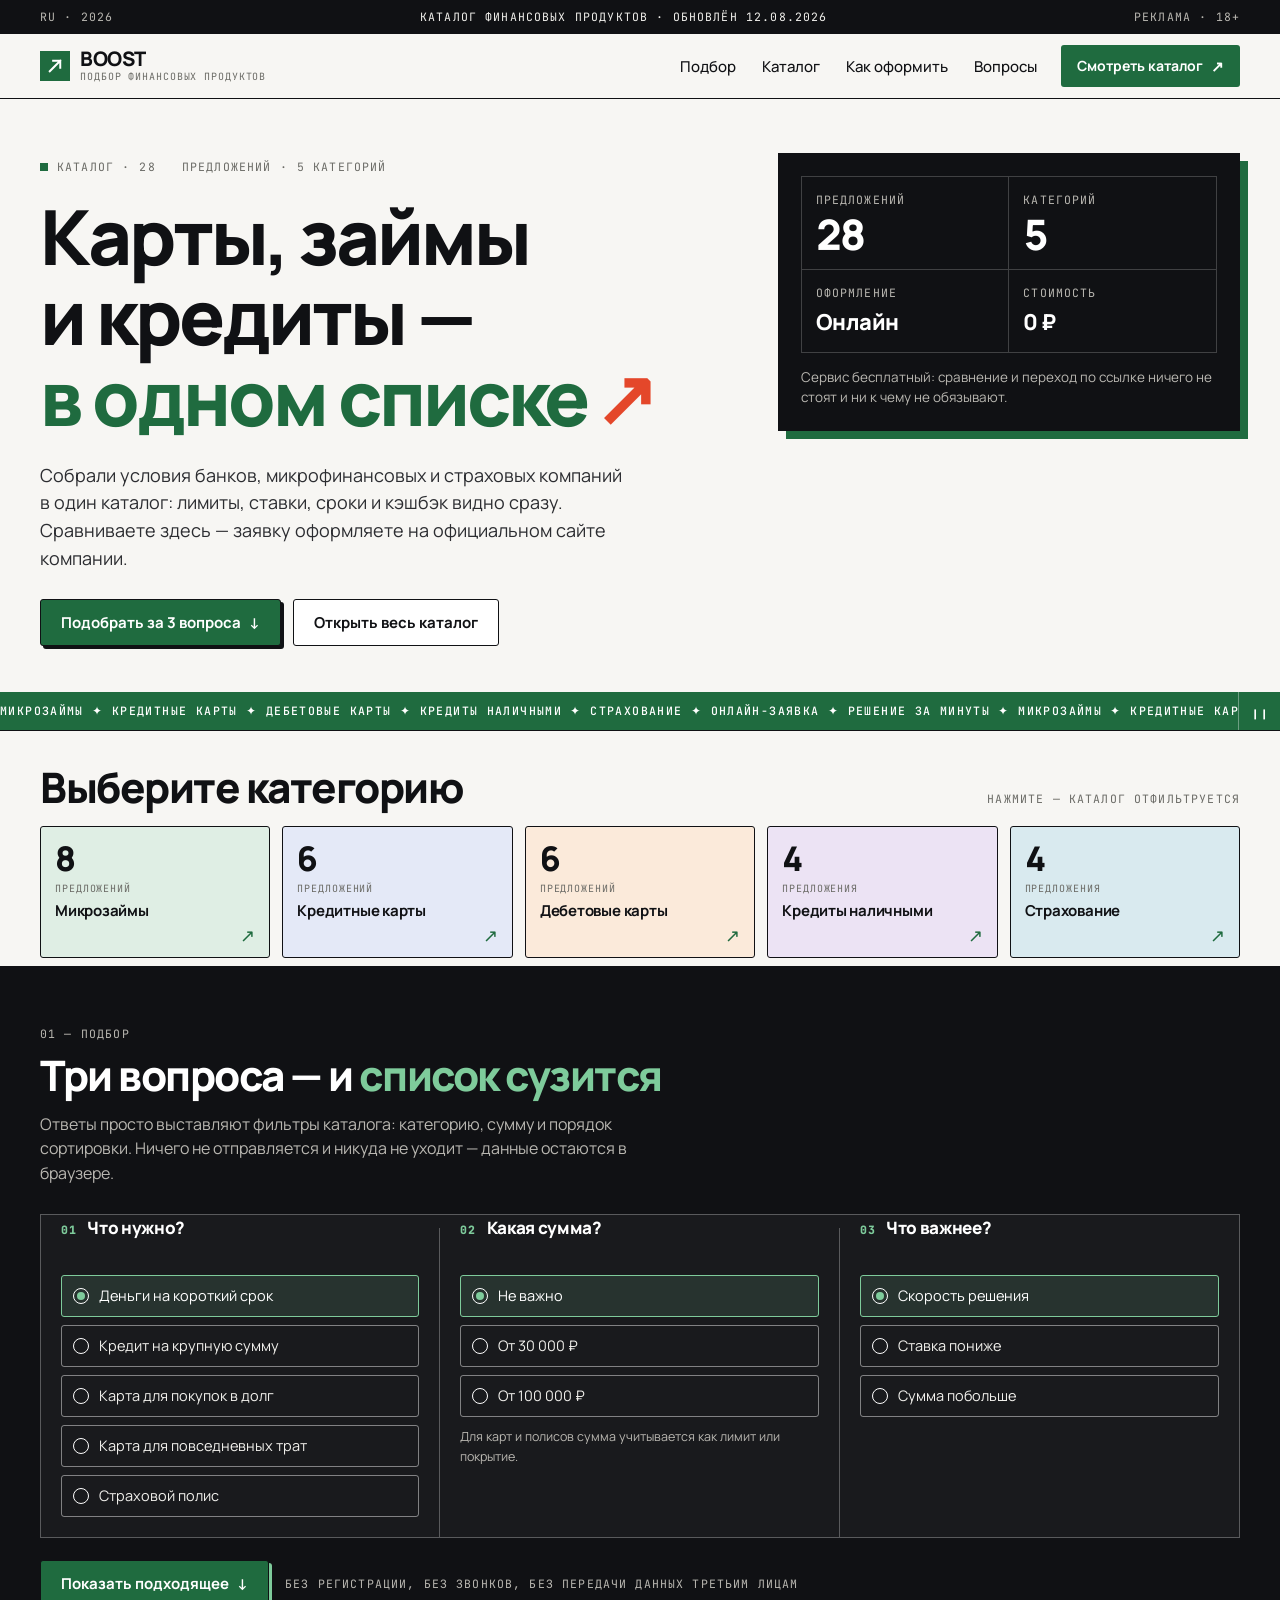
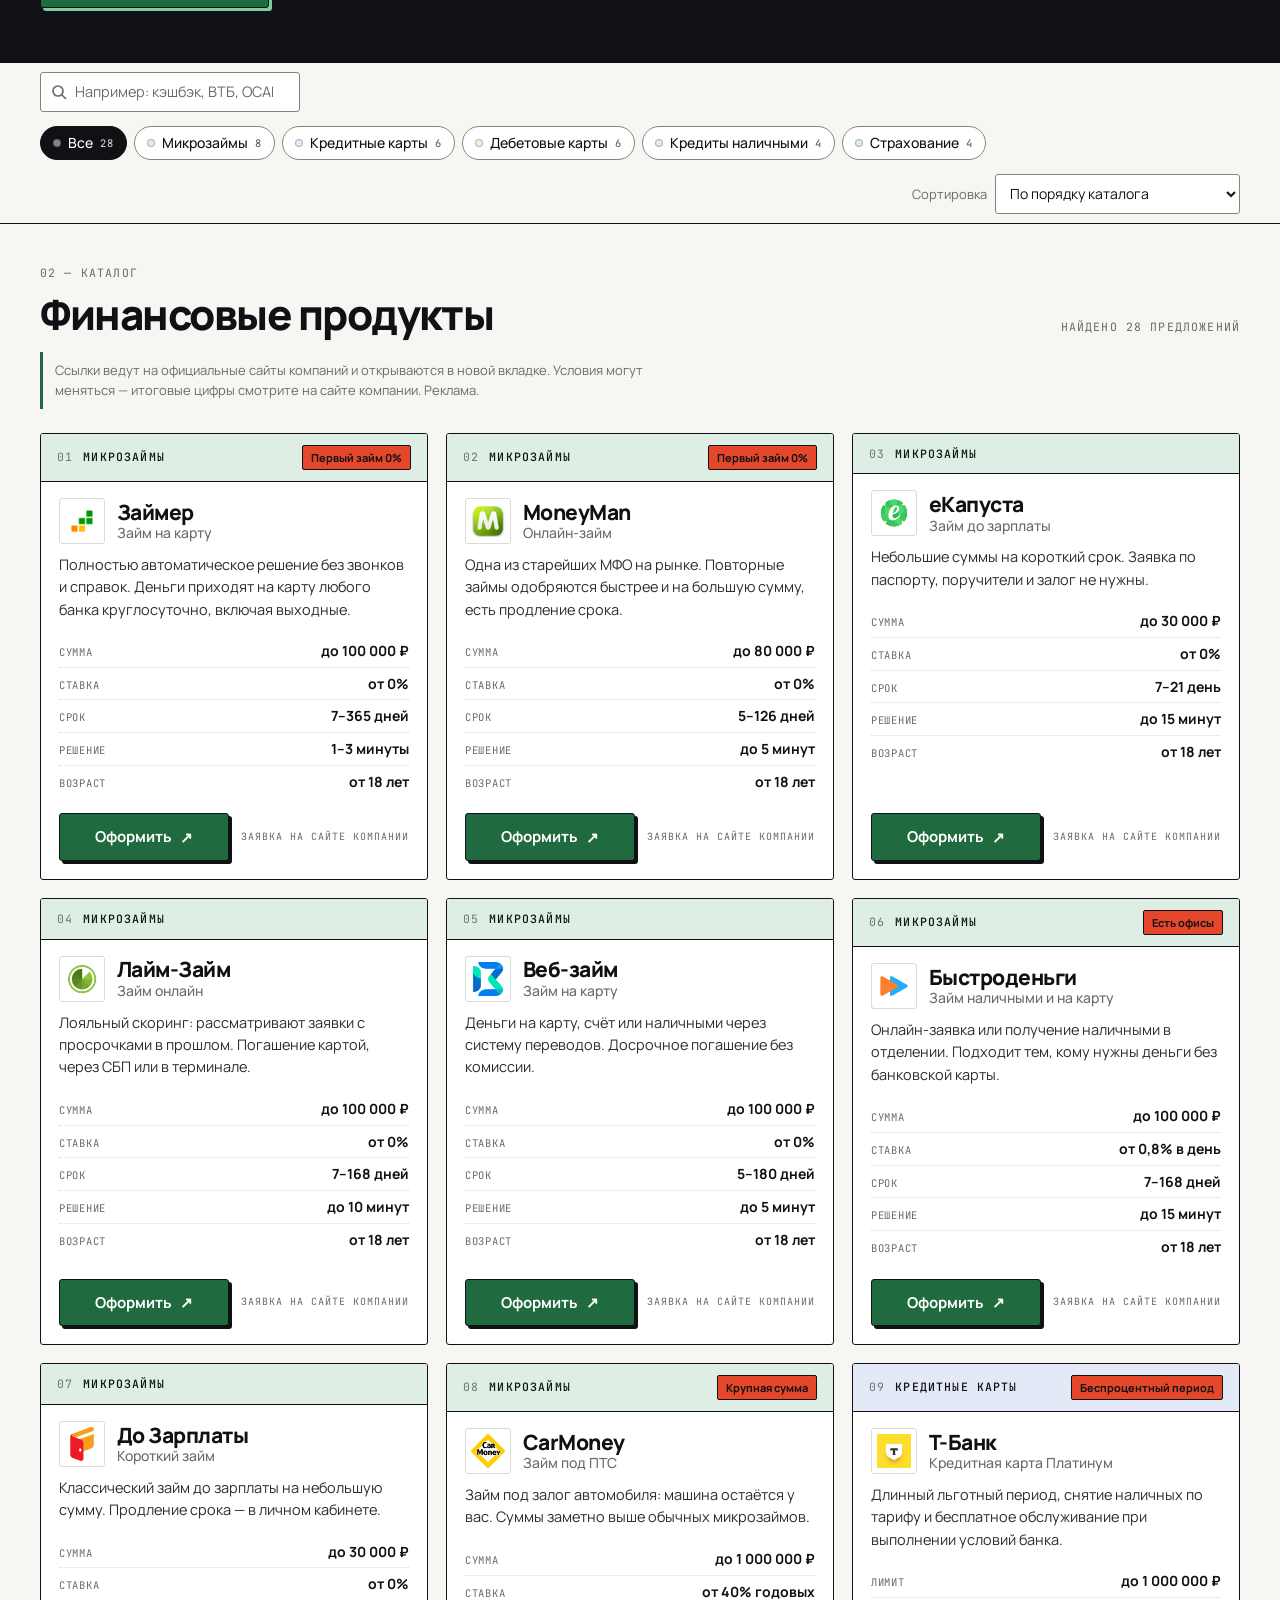
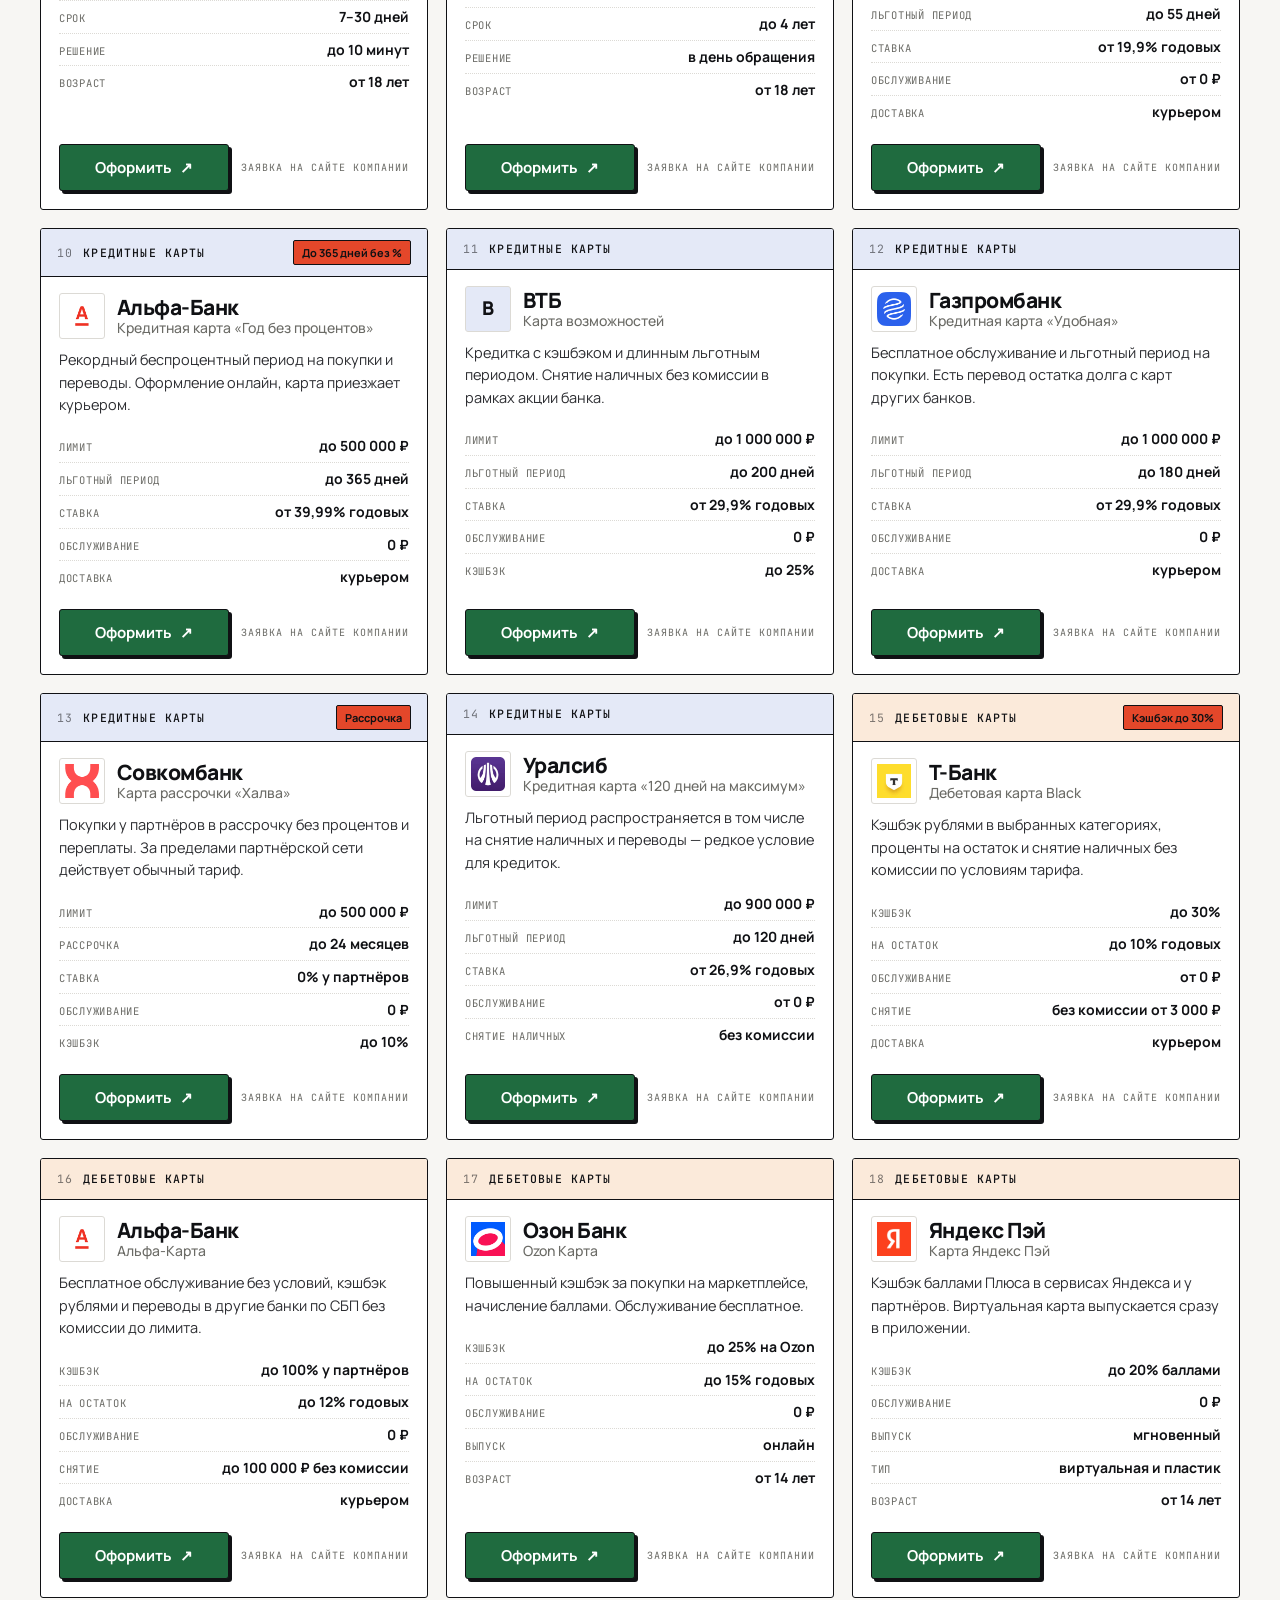
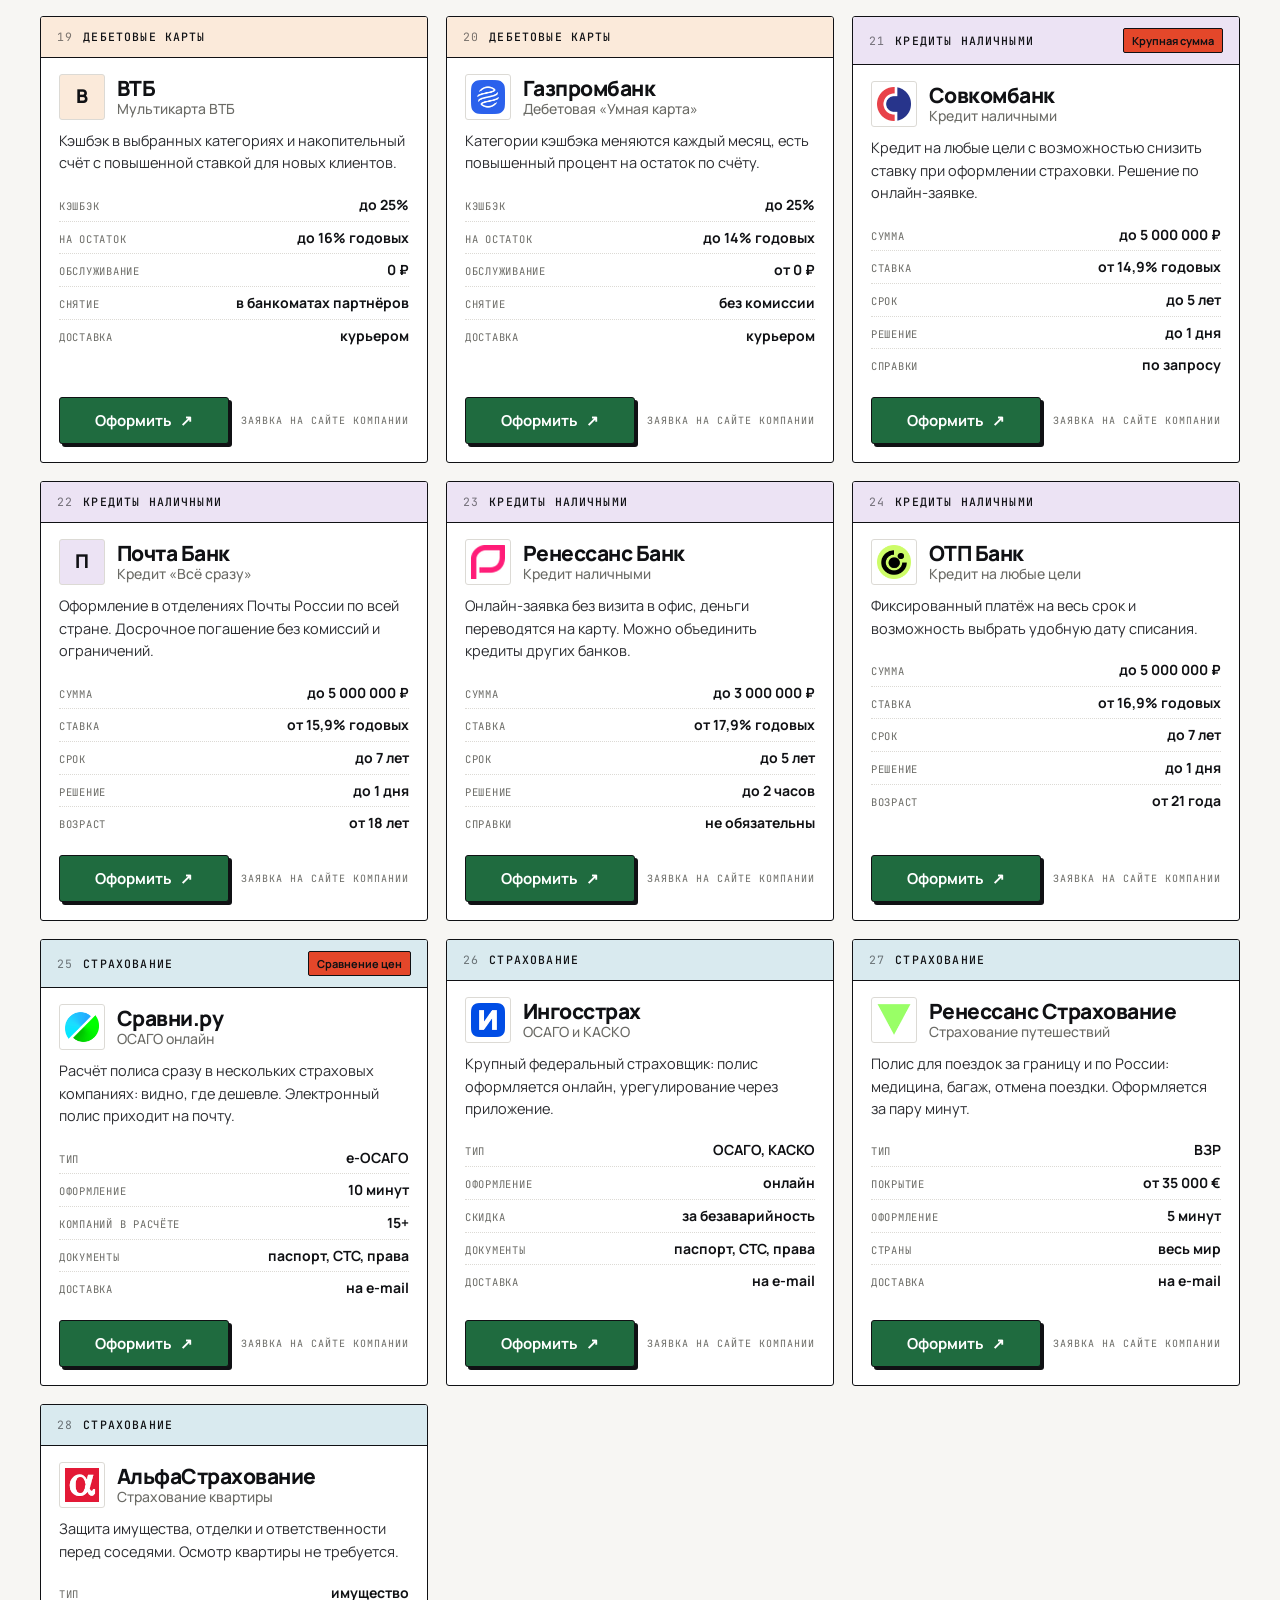
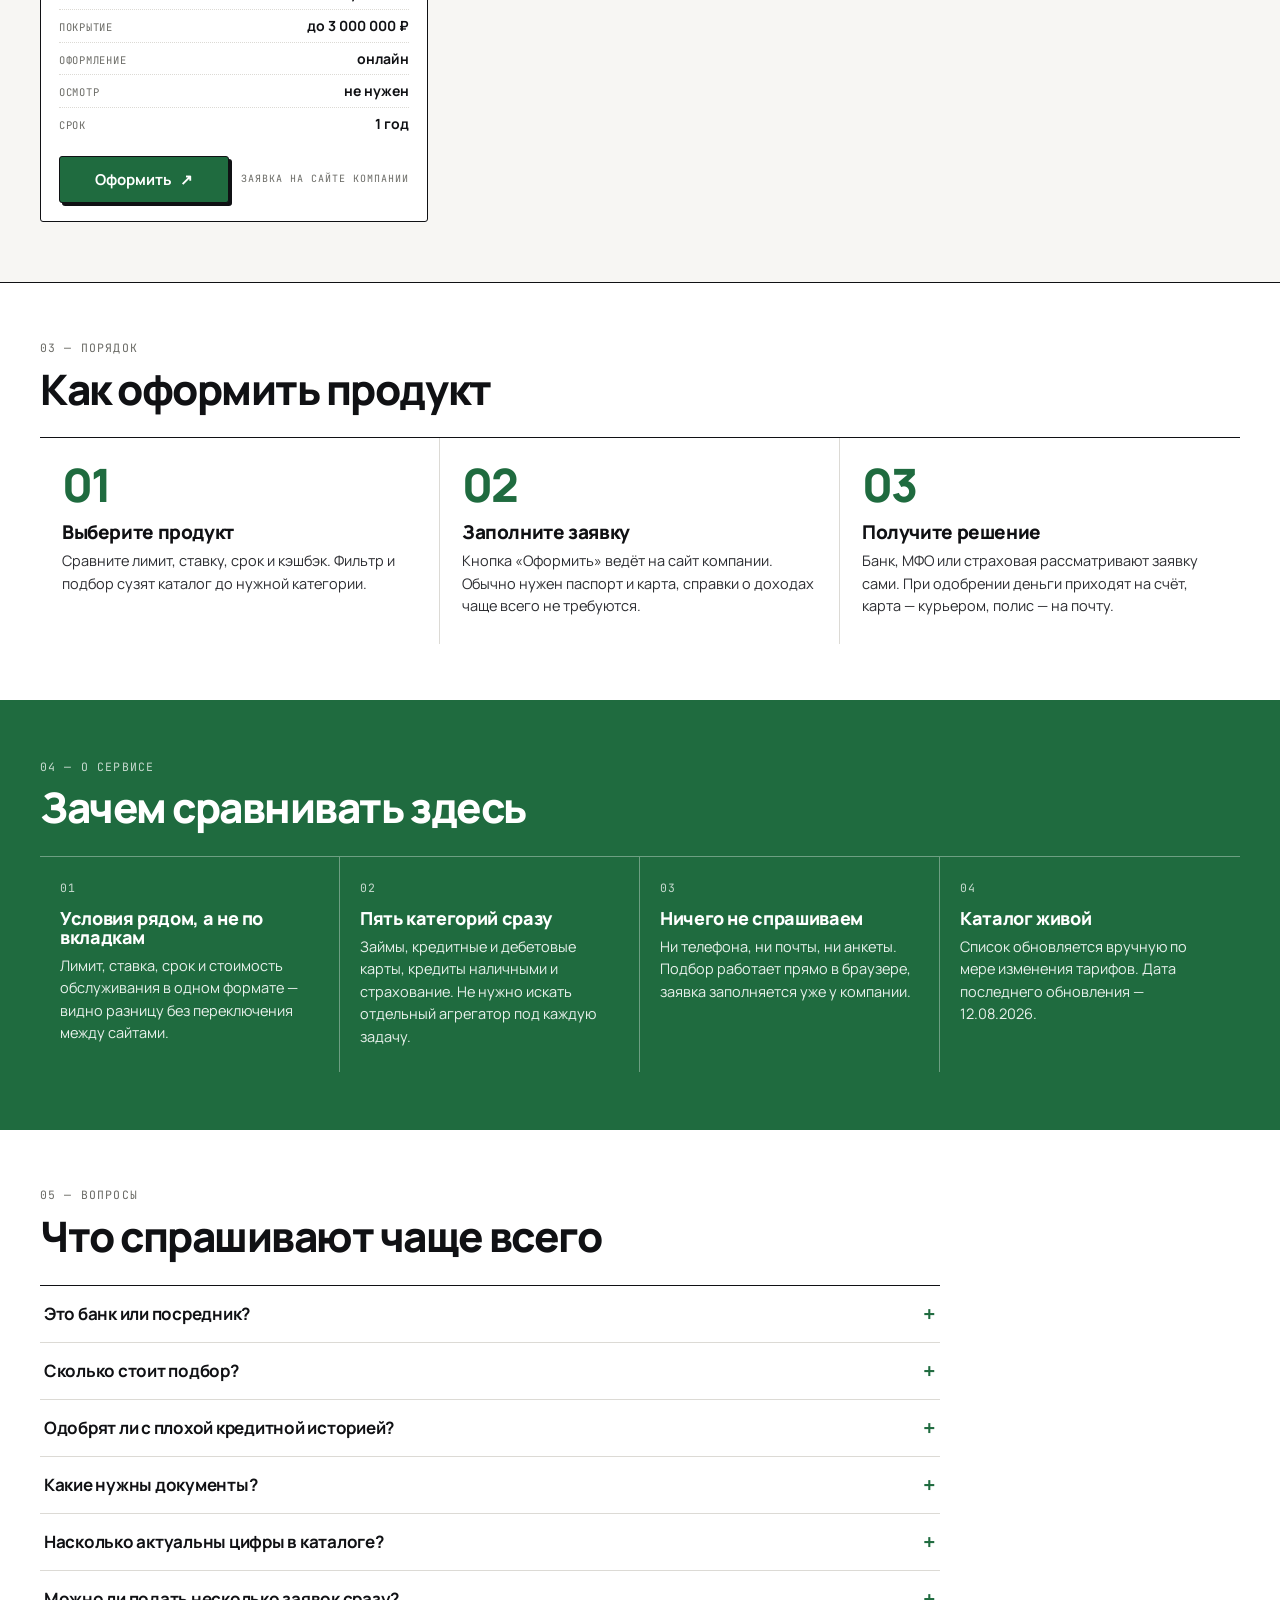
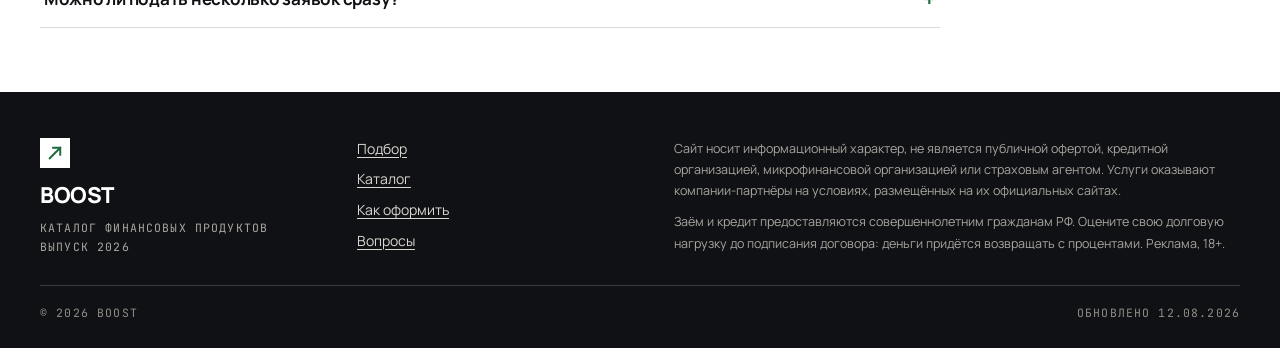
==== index.html @ 1364ccb6 "Живее: настоящие логотипы банков, цветные плитки категорий, тёмный блок подбора - зелёная палитра из" ====
<!DOCTYPE html>
<html lang="ru">
<head>
<meta charset="utf-8">
<meta name="viewport" content="width=device-width, initial-scale=1">
<!-- Появление блоков включается только при живом JS: без него всё видно сразу. -->
<script>document.documentElement.className += " js";</script>
<title>Каталог финансовых продуктов — BOOST: карты, займы, кредиты и страхование</title>
<meta name="description" content="BOOST — каталог финансовых продуктов: кредитные и дебетовые карты, микрозаймы, кредиты наличными и страховые полисы. Условия собраны в одном месте, заявка оформляется на сайте компании.">
<meta name="theme-color" content="#f7f6f3">
<meta property="og:title" content="BOOST — каталог финансовых продуктов">
<meta property="og:description" content="Карты, займы, кредиты и страхование. Условия в одном списке, подбор за три вопроса.">
<meta property="og:type" content="website">
<meta property="og:locale" content="ru_RU">
<link rel="icon" href="data:image/svg+xml,<svg xmlns='http://www.w3.org/2000/svg' viewBox='0 0 32 32'><rect width='32' height='32' fill='%23101114'/><path d='M9 21L21 9M21 9h-8.5M21 9v8.5' stroke='%23e4472a' stroke-width='3' fill='none'/></svg>">

<link rel="preconnect" href="https://fonts.googleapis.com">
<link rel="preconnect" href="https://fonts.gstatic.com" crossorigin>
<!-- Шрифты не держат первую отрисовку: страница показывается сразу системной
     гарнитурой и переключается, когда файлы доедут. Начертания — только нужные. -->
<link rel="stylesheet" media="print" onload="this.media='all'"
      href="https://fonts.googleapis.com/css2?family=Manrope:wght@400;500;700;800&family=JetBrains+Mono:wght@400;500&display=swap">
<noscript>
  <link rel="stylesheet"
        href="https://fonts.googleapis.com/css2?family=Manrope:wght@400;500;700;800&family=JetBrains+Mono:wght@400;500&display=swap">
</noscript>

<link rel="stylesheet" href="assets/style.css?v=2">
</head>
<body>

<a class="skip-link" href="#main">Перейти к каталогу</a>

<!-- ————————————— техническая полоса ————————————— -->
<div class="topbar">
  <div class="wrap topbar__in">
    <p class="mono topbar__code">RU · 2026</p>
    <p class="mono topbar__mid">Каталог финансовых продуктов · обновлён <span data-updated>12.08.2026</span></p>
    <p class="mono topbar__code topbar__code--r">Реклама · 18+</p>
  </div>
</div>

<header class="site-head">
  <div class="wrap site-head__in">
    <a class="brand" href="#main">
      <span class="brand__mark" aria-hidden="true">
        <svg viewBox="0 0 24 24" width="18" height="18" focusable="false" aria-hidden="true">
          <path d="M5 19L19 5M19 5h-9.5M19 5v9.5" stroke="currentColor" stroke-width="2.6" fill="none" stroke-linecap="square"/>
        </svg>
      </span>
      <span class="brand__text">
        <span class="brand__name">BOOST</span>
        <span class="brand__sub">подбор финансовых продуктов</span>
      </span>
    </a>

    <nav class="mainnav" aria-label="Разделы сайта">
      <ul>
        <li><a href="#pick">Подбор</a></li>
        <li><a href="#catalog">Каталог</a></li>
        <li><a href="#how">Как оформить</a></li>
        <li><a href="#faq">Вопросы</a></li>
      </ul>
    </nav>

    <a class="head-cta" href="#catalog">
      <span>Смотреть каталог</span>
      <span class="btn__arrow" aria-hidden="true">↗</span>
    </a>
  </div>
</header>

<main id="main" tabindex="-1">

  <!-- ————————————— ГЕРОЙ ————————————— -->
  <section class="hero">
    <div class="wrap hero__in">

      <div class="hero__main">
        <p class="mono hero__kicker">
          <span class="dot" aria-hidden="true"></span>
          Каталог · <span id="hero-count">28</span>&nbsp;<span id="offers-word">предложений</span> · 5&nbsp;категорий
        </p>

        <h1 class="hero__title">
          <span class="hero__line">Карты, займы</span>
          <span class="hero__line">и кредиты —</span>
          <span class="hero__line hero__line--accent">в одном списке<span class="hero__arrow" aria-hidden="true">↗</span></span>
        </h1>

        <p class="hero__lead">
          Собрали условия банков, микрофинансовых и страховых компаний в один каталог:
          лимиты, ставки, сроки и кэшбэк видно сразу. Сравниваете здесь — заявку
          оформляете на официальном сайте компании.
        </p>

        <div class="hero__actions">
          <a class="btn btn--primary" href="#pick">
            Подобрать за 3 вопроса<span class="btn__arrow" aria-hidden="true">↓</span>
          </a>
          <a class="btn btn--ghost" href="#catalog">Открыть весь каталог</a>
        </div>
      </div>

      <aside class="hero__panel" aria-label="Коротко о каталоге">
        <dl class="stats">
          <div class="stat">
            <dt class="mono">Предложений</dt>
            <dd>
              <span class="stat__num" id="stat-offers" aria-hidden="true">28</span>
              <span class="visually-hidden">28 предложений в каталоге</span>
            </dd>
          </div>
          <div class="stat">
            <dt class="mono">Категорий</dt>
            <dd>
              <span class="stat__num" id="stat-cats" aria-hidden="true">5</span>
              <span class="visually-hidden">5 категорий</span>
            </dd>
          </div>
          <div class="stat">
            <dt class="mono">Оформление</dt>
            <dd><span class="stat__word">Онлайн</span></dd>
          </div>
          <div class="stat">
            <dt class="mono">Стоимость</dt>
            <dd><span class="stat__word">0 ₽</span></dd>
          </div>
        </dl>
        <p class="hero__panel-note">
          Сервис бесплатный: сравнение и переход по ссылке ничего не стоят и ни к чему не обязывают.
        </p>
      </aside>

    </div>

    <!-- бегущая строка: декоративная, с кнопкой остановки рядом -->
    <div class="tickerbar">
      <div class="ticker" id="ticker" aria-hidden="true">
        <div class="ticker__track">
          <span>Микрозаймы&nbsp;✦&nbsp;Кредитные карты&nbsp;✦&nbsp;Дебетовые карты&nbsp;✦&nbsp;Кредиты наличными&nbsp;✦&nbsp;Страхование&nbsp;✦&nbsp;Онлайн-заявка&nbsp;✦&nbsp;Решение за минуты&nbsp;✦&nbsp;</span>
          <span>Микрозаймы&nbsp;✦&nbsp;Кредитные карты&nbsp;✦&nbsp;Дебетовые карты&nbsp;✦&nbsp;Кредиты наличными&nbsp;✦&nbsp;Страхование&nbsp;✦&nbsp;Онлайн-заявка&nbsp;✦&nbsp;Решение за минуты&nbsp;✦&nbsp;</span>
        </div>
      </div>
      <button class="ticker__stop" type="button" id="ticker-stop" aria-pressed="false">
        <span class="ticker__stop-icon" aria-hidden="true">❙❙</span>
        <span class="visually-hidden">Остановить бегущую строку</span>
      </button>
    </div>
  </section>

  <!-- ————————————— ПЛИТКИ КАТЕГОРИЙ ————————————— -->
  <section class="cats-strip" aria-labelledby="cats-heading">
    <div class="wrap">
      <div class="cats-strip__head">
        <h2 id="cats-heading" class="section-title" style="margin:0">Выберите категорию</h2>
        <p class="mono">Нажмите — каталог отфильтруется</p>
      </div>
      <ul class="cat-tiles" id="cat-tiles" role="list">
        <!-- плитки строит app.js по списку категорий из data.js -->
      </ul>
    </div>
  </section>

  <!-- ————————————— ПОДБОР ————————————— -->
  <section id="pick" class="pick" aria-labelledby="pick-heading" data-reveal>
    <div class="wrap">
      <p class="mono section-tag">01 — Подбор</p>
      <h2 id="pick-heading" class="section-title">Три вопроса — и <em>список сузится</em></h2>
      <p class="section-lead">
        Ответы просто выставляют фильтры каталога: категорию, сумму и порядок сортировки.
        Ничего не отправляется и никуда не уходит — данные остаются в браузере.
      </p>

      <form id="quiz" class="quiz" novalidate>
        <div class="quiz__grid">

          <fieldset class="quiz__step">
            <legend><span class="mono quiz__num">01</span> Что нужно?</legend>
            <div class="opts">
              <label class="opt"><input type="radio" name="goal" value="short" checked><span>Деньги на короткий срок</span></label>
              <label class="opt"><input type="radio" name="goal" value="big"><span>Кредит на крупную сумму</span></label>
              <label class="opt"><input type="radio" name="goal" value="card"><span>Карта для покупок в долг</span></label>
              <label class="opt"><input type="radio" name="goal" value="daily"><span>Карта для повседневных трат</span></label>
              <label class="opt"><input type="radio" name="goal" value="ins"><span>Страховой полис</span></label>
            </div>
          </fieldset>

          <fieldset class="quiz__step">
            <legend><span class="mono quiz__num">02</span> Какая сумма?</legend>
            <div class="opts">
              <label class="opt"><input type="radio" name="amount" value="any" checked><span>Не важно</span></label>
              <label class="opt"><input type="radio" name="amount" value="m"><span>От 30 000 ₽</span></label>
              <label class="opt"><input type="radio" name="amount" value="l"><span>От 100 000 ₽</span></label>
            </div>
            <p class="quiz__hint">Для карт и полисов сумма учитывается как лимит или покрытие.</p>
          </fieldset>

          <fieldset class="quiz__step">
            <legend><span class="mono quiz__num">03</span> Что важнее?</legend>
            <div class="opts">
              <label class="opt"><input type="radio" name="pref" value="fast" checked><span>Скорость решения</span></label>
              <label class="opt"><input type="radio" name="pref" value="cheap"><span>Ставка пониже</span></label>
              <label class="opt"><input type="radio" name="pref" value="bonus"><span>Сумма побольше</span></label>
            </div>
          </fieldset>

        </div>

        <div class="quiz__foot">
          <button class="btn btn--primary" type="submit">
            Показать подходящее<span class="btn__arrow" aria-hidden="true">↓</span>
          </button>
          <p class="quiz__note mono">Без регистрации, без звонков, без передачи данных третьим лицам</p>
        </div>
      </form>
    </div>
  </section>

  <!-- ————————————— ФИЛЬТР ————————————— -->
  <search class="filterbar" id="filterbar">
    <h2 class="visually-hidden">Поиск и фильтр по каталогу</h2>
    <div class="wrap filterbar__in">

      <div class="field">
        <label class="visually-hidden" for="q">Поиск по названию или условиям</label>
        <span class="field__icon" aria-hidden="true">
          <svg width="16" height="16" viewBox="0 0 16 16" focusable="false" aria-hidden="true">
            <circle cx="7" cy="7" r="5" stroke="currentColor" stroke-width="1.7" fill="none"/>
            <path d="M11 11l4 4" stroke="currentColor" stroke-width="1.7"/>
          </svg>
        </span>
        <input type="search" id="q" name="q" autocomplete="off" placeholder="Например: кэшбэк, ВТБ, ОСАГО">
      </div>

      <fieldset class="chips" id="chips">
        <legend class="visually-hidden">Категория</legend>
        <!-- кнопки категорий строит app.js по списку из data.js -->
      </fieldset>

      <div class="sortbox">
        <label for="sort">Сортировка</label>
        <select id="sort" name="sort">
          <option value="default">По порядку каталога</option>
          <option value="amount">Сумма и лимит — по убыванию</option>
          <option value="rate">Ставка — по возрастанию</option>
          <option value="name">Название — А–Я</option>
        </select>
      </div>

    </div>
  </search>

  <!-- ————————————— КАТАЛОГ ————————————— -->
  <section id="catalog" class="catalog" aria-labelledby="results-heading">
    <div class="wrap">
      <div class="catalog__head">
        <div>
          <p class="mono section-tag">02 — Каталог</p>
          <h2 id="results-heading" class="section-title" tabindex="-1">Финансовые продукты</h2>
        </div>
        <p class="mono counter" id="counter">Найдено 28 предложений</p>
      </div>

      <p class="affiliate-note">
        Ссылки ведут на официальные сайты компаний и открываются в новой вкладке.
        Условия могут меняться — итоговые цифры смотрите на сайте компании. Реклама.
      </p>

      <div id="sr-status" role="status" aria-live="polite" aria-atomic="true" class="visually-hidden"></div>

      <ul id="offers-list" class="offers" role="list"></ul>

      <div id="empty-state" class="empty" hidden>
        <p><strong>Ничего не нашлось.</strong> Попробуйте другое слово или снимите фильтры.</p>
        <button class="btn btn--ghost" type="button" id="btn-reset-filters">Сбросить фильтры</button>
      </div>
    </div>
  </section>

  <!-- ————————————— КАК ОФОРМИТЬ ————————————— -->
  <section id="how" class="how" aria-labelledby="how-heading" data-reveal>
    <div class="wrap">
      <p class="mono section-tag">03 — Порядок</p>
      <h2 id="how-heading" class="section-title">Как оформить продукт</h2>
      <ol class="steps">
        <li>
          <h3>Выберите продукт</h3>
          <p>Сравните лимит, ставку, срок и кэшбэк. Фильтр и подбор сузят каталог до нужной категории.</p>
        </li>
        <li>
          <h3>Заполните заявку</h3>
          <p>Кнопка «Оформить» ведёт на сайт компании. Обычно нужен паспорт и карта, справки о доходах чаще всего не требуются.</p>
        </li>
        <li>
          <h3>Получите решение</h3>
          <p>Банк, МФО или страховая рассматривают заявку сами. При одобрении деньги приходят на счёт, карта — курьером, полис — на почту.</p>
        </li>
      </ol>
    </div>
  </section>

  <!-- ————————————— ПОЧЕМУ ТАК УДОБНЕЕ ————————————— -->
  <section class="why" aria-labelledby="why-heading" data-reveal>
    <div class="wrap">
      <p class="mono section-tag">04 — О сервисе</p>
      <h2 id="why-heading" class="section-title">Зачем сравнивать здесь</h2>
      <ul class="why__list" role="list">
        <li>
          <span class="why__num" aria-hidden="true">01</span>
          <h3>Условия рядом, а не по вкладкам</h3>
          <p>Лимит, ставка, срок и стоимость обслуживания в одном формате — видно разницу без переключения между сайтами.</p>
        </li>
        <li>
          <span class="why__num" aria-hidden="true">02</span>
          <h3>Пять категорий сразу</h3>
          <p>Займы, кредитные и дебетовые карты, кредиты наличными и страхование. Не нужно искать отдельный агрегатор под каждую задачу.</p>
        </li>
        <li>
          <span class="why__num" aria-hidden="true">03</span>
          <h3>Ничего не спрашиваем</h3>
          <p>Ни телефона, ни почты, ни анкеты. Подбор работает прямо в браузере, заявка заполняется уже у компании.</p>
        </li>
        <li>
          <span class="why__num" aria-hidden="true">04</span>
          <h3>Каталог живой</h3>
          <p>Список обновляется вручную по мере изменения тарифов. Дата последнего обновления — <span data-updated>12.08.2026</span>.</p>
        </li>
      </ul>
    </div>
  </section>

  <!-- ————————————— FAQ ————————————— -->
  <section id="faq" class="faq" aria-labelledby="faq-heading" data-reveal>
    <div class="wrap">
      <p class="mono section-tag">05 — Вопросы</p>
      <h2 id="faq-heading" class="section-title">Что спрашивают чаще всего</h2>

      <div class="faq__list">
        <details name="faq">
          <summary><h3>Это банк или посредник?</h3></summary>
          <div class="faq__body">
            <p>Ни то, ни другое. BOOST — информационная витрина: мы собираем условия компаний в удобном виде. Договор вы заключаете напрямую с банком, МФО или страховой, деньги и полис приходят от них же.</p>
          </div>
        </details>
        <details name="faq">
          <summary><h3>Сколько стоит подбор?</h3></summary>
          <div class="faq__body">
            <p>Нисколько. Для посетителя всё бесплатно: переход по ссылке ничего не стоит и ни к чему не обязывает. Сайт зарабатывает на партнёрских отчислениях компаний — на условия для вас это не влияет.</p>
          </div>
        </details>
        <details name="faq">
          <summary><h3>Одобрят ли с плохой кредитной историей?</h3></summary>
          <div class="faq__body">
            <p>Часть МФО в каталоге рассматривает заявки с просрочками в прошлом — у них более мягкий скоринг, чем у банков. Гарантий не даёт никто: решение всегда за кредитором.</p>
          </div>
        </details>
        <details name="faq">
          <summary><h3>Какие нужны документы?</h3></summary>
          <div class="faq__body">
            <p>Для микрозайма — паспорт РФ и банковская карта на ваше имя. Для карт банка могут дополнительно запросить СНИЛС или ИНН. Для ОСАГО — паспорт, права и свидетельство о регистрации автомобиля.</p>
          </div>
        </details>
        <details name="faq">
          <summary><h3>Насколько актуальны цифры в каталоге?</h3></summary>
          <div class="faq__body">
            <p>Каталог обновляется вручную, а компании меняют тарифы. Итоговые ставка, лимит и срок всегда указаны на сайте компании — сверяйтесь с ними перед подписанием договора.</p>
          </div>
        </details>
        <details name="faq">
          <summary><h3>Можно ли подать несколько заявок сразу?</h3></summary>
          <div class="faq__body">
            <p>Технически да, но частые обращения подряд видны в кредитной истории и могут снизить шансы на одобрение. Разумнее выбрать два-три подходящих предложения и подавать заявки по очереди.</p>
          </div>
        </details>
      </div>
    </div>
  </section>

</main>

<footer class="site-foot">
  <div class="wrap">
    <h2 class="visually-hidden">Правовая информация и разделы сайта</h2>
    <div class="foot__grid">
      <div class="foot__brand">
        <span class="brand__mark brand__mark--foot" aria-hidden="true">
          <svg viewBox="0 0 24 24" width="18" height="18" focusable="false" aria-hidden="true">
            <path d="M5 19L19 5M19 5h-9.5M19 5v9.5" stroke="currentColor" stroke-width="2.6" fill="none" stroke-linecap="square"/>
          </svg>
        </span>
        <p class="foot__name">BOOST</p>
        <p class="mono foot__sub">Каталог финансовых продуктов<br>Выпуск 2026</p>
      </div>

      <nav class="foot__nav" aria-label="Ссылки в подвале">
        <ul>
          <li><a href="#pick">Подбор</a></li>
          <li><a href="#catalog">Каталог</a></li>
          <li><a href="#how">Как оформить</a></li>
          <li><a href="#faq">Вопросы</a></li>
        </ul>
      </nav>

      <div class="foot__legal">
        <p>Сайт носит информационный характер, не является публичной офертой, кредитной организацией, микрофинансовой организацией или страховым агентом. Услуги оказывают компании-партнёры на условиях, размещённых на их официальных сайтах.</p>
        <p>Заём и кредит предоставляются совершеннолетним гражданам РФ. Оцените свою долговую нагрузку до подписания договора: деньги придётся возвращать с процентами. Реклама, 18+.</p>
      </div>
    </div>

    <div class="foot__bottom">
      <p class="mono">© 2026 BOOST</p>
      <p class="mono">Обновлено <span data-updated>12.08.2026</span></p>
    </div>
  </div>
</footer>

<script src="data.js?v=2"></script>
<script src="assets/app.js?v=2"></script>
</body>
</html>
---- assets/style.css ----
/* ————————————————————————————————————————————————
   BOOST — витрина финансовых продуктов
   Светлая бумажная база + цветные полноэкранные блоки.
   Контраст: чернила 17.5:1, приглушённый текст 4.96:1,
   зелёный 6:1 на бумаге и 6.5:1 под белым текстом,
   границы контролов 3.5:1, оранжевая плашка — только
   с чёрной подписью (4.7:1).
   ———————————————————————————————————————————————— */

:root {
  --paper:      #f7f6f3;
  --paper-2:    #ffffff;
  --ink:        #101114;
  --ink-soft:   #2c2d31;
  --muted:      #6b6b66;
  --line:       #dcdad5;
  --line-ctl:   #85837c;

  --green:      #1f6b3f;   /* заливки и акцентный текст */
  --green-deep: #17532f;
  --green-tint: #dfeee4;
  --warm:       #e4472a;   /* только плашки, подпись чёрная */

  --on-dark:    #f1f0ec;
  --on-dark-2:  #b9b7b1;

  --head-h: 64px;
  --bar-h:  62px;

  --wrap: 1240px;
  --r: 3px;

  --sans: "Manrope", -apple-system, BlinkMacSystemFont, "Segoe UI", Roboto, Arial, sans-serif;
  --mono: "JetBrains Mono", ui-monospace, SFMono-Regular, Menlo, Consolas, monospace;
}

* { box-sizing: border-box; }

/* Скрытое остаётся скрытым: display: grid/flex ниже иначе перебивает [hidden]. */
[hidden] { display: none !important; }

html { scroll-behavior: smooth; }

body {
  margin: 0;
  background: var(--paper);
  color: var(--ink);
  font-family: var(--sans);
  font-size: 16px;
  line-height: 1.55;
  -webkit-font-smoothing: antialiased;
  text-rendering: optimizeLegibility;
}

img, svg { max-width: 100%; }

h1, h2, h3 { margin: 0; font-weight: 800; letter-spacing: -0.02em; line-height: 1.06; }
p { margin: 0; }
ul, ol, dl, dd { margin: 0; padding: 0; }
li { list-style: none; }

.mono {
  font-family: var(--mono);
  font-size: 11.5px;
  letter-spacing: .1em;
  text-transform: uppercase;
}

.wrap {
  width: 100%;
  max-width: var(--wrap);
  margin: 0 auto;
  padding: 0 20px;
}

.visually-hidden {
  position: absolute !important;
  width: 1px; height: 1px;
  margin: -1px; padding: 0;
  overflow: hidden;
  clip: rect(0 0 0 0);
  clip-path: inset(50%);
  white-space: nowrap;
  border: 0;
}

/* ————————————— фокус ————————————— */

:focus-visible {
  outline: 2px solid var(--ink);
  outline-offset: 2px;
  box-shadow: 0 0 0 4px #fff;
  border-radius: 1px;
}
.topbar :focus-visible,
.site-foot :focus-visible,
.pick :focus-visible,
.why :focus-visible,
.tickerbar :focus-visible {
  outline-color: #fff;
  box-shadow: 0 0 0 4px rgba(0, 0, 0, .45);
}

.skip-link {
  position: absolute;
  left: 12px; top: -60px;
  z-index: 100;
  background: var(--ink);
  color: #fff;
  padding: 10px 16px;
  font-weight: 700;
  text-decoration: none;
  transition: top .15s ease;
}
.skip-link:focus { top: 12px; }

/* ————————————— техполоса ————————————— */

.topbar { background: var(--ink); color: var(--on-dark); }
.topbar__in { display: flex; align-items: center; gap: 16px; min-height: 34px; }
.topbar__code { color: var(--on-dark-2); white-space: nowrap; }
.topbar__mid  { flex: 1; text-align: center; }
.topbar__code--r { text-align: right; }

@media (max-width: 720px) {
  .topbar__mid { display: none; }
  .topbar__in { justify-content: space-between; }
}

/* ————————————— шапка ————————————— */

.site-head { border-bottom: 1px solid var(--ink); background: var(--paper); }
.site-head__in { display: flex; align-items: center; gap: 24px; min-height: var(--head-h); }

.brand {
  display: inline-flex;
  align-items: center;
  gap: 10px;
  text-decoration: none;
  color: inherit;
  margin-right: auto;
}
.brand__mark {
  display: inline-grid;
  place-items: center;
  width: 30px; height: 30px;
  background: var(--green);
  color: #fff;
  flex: none;
}
.brand__text { display: grid; }
.brand__name { font-weight: 800; font-size: 20px; letter-spacing: -.02em; line-height: 1.05; }
.brand__sub {
  font-family: var(--mono);
  font-size: 10px;
  letter-spacing: .09em;
  text-transform: uppercase;
  color: var(--muted);
}

.mainnav ul { display: flex; gap: 26px; }
.mainnav a {
  color: var(--ink);
  text-decoration: none;
  font-weight: 500;
  font-size: 15px;
  padding: 6px 0;
  border-bottom: 2px solid transparent;
}
.mainnav a:hover { border-bottom-color: var(--green); }

.head-cta {
  display: inline-flex;
  align-items: center;
  gap: 8px;
  padding: 10px 16px;
  background: var(--green);
  color: #fff;
  text-decoration: none;
  font-weight: 700;
  font-size: 14px;
  border-radius: var(--r);
}
.head-cta:hover { background: var(--ink); }

@media (max-width: 900px) { .mainnav, .head-cta { display: none; } }

/* ————————————— кнопки ————————————— */

.btn {
  display: inline-flex;
  align-items: center;
  justify-content: center;
  gap: 8px;
  min-height: 46px;
  padding: 11px 20px;
  border: 1px solid var(--ink);
  border-radius: var(--r);
  background: transparent;
  color: var(--ink);
  font: inherit;
  font-weight: 700;
  font-size: 15px;
  text-decoration: none;
  cursor: pointer;
}
.btn--primary {
  background: var(--green);
  color: #fff;
  box-shadow: 3px 3px 0 var(--ink);
}
.btn--primary:hover { background: var(--green-deep); transform: translate(1px, 1px); box-shadow: 2px 2px 0 var(--ink); }
.btn--primary:active { transform: translate(3px, 3px); box-shadow: 0 0 0 var(--ink); }
.btn--ghost { background: var(--paper-2); }
.btn--ghost:hover { background: var(--ink); color: #fff; }
.btn--onDark {
  background: transparent;
  border-color: rgba(255,255,255,.7);
  color: #fff;
}
.btn--onDark:hover { background: #fff; color: var(--ink); }
.btn__arrow { font-size: 15px; line-height: 1; }

/* ————————————— герой ————————————— */

.hero { border-bottom: 1px solid var(--ink); overflow: hidden; }
.hero__in {
  display: grid;
  grid-template-columns: minmax(0, 1.5fr) minmax(0, 1fr);
  gap: 44px;
  padding: 54px 20px 46px;
}
@media (max-width: 960px) { .hero__in { grid-template-columns: 1fr; gap: 28px; padding: 32px 20px 30px; } }

.hero__kicker { display: inline-flex; align-items: center; gap: 9px; color: var(--muted); margin-bottom: 20px; }
.dot { width: 8px; height: 8px; background: var(--green); display: inline-block; flex: none; }

.hero__title { font-size: clamp(36px, 6.3vw, 76px); letter-spacing: -.04em; margin-bottom: 24px; }
.hero__line { display: block; }
/* стрелка не должна уезжать на отдельную строку от последнего слова */
.hero__line--accent { color: var(--green); white-space: nowrap; }
.hero__arrow { display: inline-block; margin-left: .08em; color: var(--warm); }

.hero__lead {
  max-width: 54ch;
  font-size: clamp(15px, 1.5vw, 18px);
  color: var(--ink-soft);
  margin-bottom: 26px;
}
.hero__actions { display: flex; flex-wrap: wrap; gap: 12px; }

/* тёмная карточка со счётчиками */
.hero__panel {
  background: var(--ink);
  color: var(--on-dark);
  border: 1px solid var(--ink);
  padding: 22px;
  align-self: start;
  box-shadow: 8px 8px 0 var(--green);
}
.stats {
  display: grid;
  grid-template-columns: 1fr 1fr;
  border-top: 1px solid rgba(255,255,255,.2);
  border-left: 1px solid rgba(255,255,255,.2);
}
.stat {
  border-right: 1px solid rgba(255,255,255,.2);
  border-bottom: 1px solid rgba(255,255,255,.2);
  padding: 14px 14px 12px;
}
.stat dt { color: var(--on-dark-2); margin-bottom: 4px; }
.stat dd { margin: 0; }
.stat__num {
  font-size: 42px;
  font-weight: 800;
  letter-spacing: -.045em;
  line-height: 1;
  color: #fff;
  font-variant-numeric: tabular-nums;
}
.stat__word { font-size: 22px; font-weight: 800; letter-spacing: -.02em; color: #fff; }
.hero__panel-note { margin-top: 14px; font-size: 13.5px; color: var(--on-dark-2); }

/* ————————————— бегущая строка ————————————— */

.tickerbar {
  position: relative;
  display: flex;
  align-items: stretch;
  background: var(--green);
  color: #fff;
}
.ticker { flex: 1; overflow: hidden; }
.ticker__track { display: flex; width: max-content; animation: ticker 38s linear infinite; }
.ticker__track span {
  padding: 10px 0;
  font-family: var(--mono);
  font-size: 11.5px;
  font-weight: 500;
  letter-spacing: .12em;
  text-transform: uppercase;
  white-space: nowrap;
}
.ticker.is-paused .ticker__track { animation-play-state: paused; }
@keyframes ticker { from { transform: translateX(0); } to { transform: translateX(-50%); } }

.ticker__stop {
  flex: none;
  width: 42px;
  border: 0;
  border-left: 1px solid rgba(255,255,255,.35);
  background: transparent;
  color: #fff;
  cursor: pointer;
  font: inherit;
}
.ticker__stop:hover { background: rgba(0,0,0,.2); }
.ticker__stop-icon { font-size: 10px; letter-spacing: 1px; }

/* ————————————— плитки категорий ————————————— */

.cats-strip { padding: 34px 0 8px; }
.cats-strip__head {
  display: flex;
  align-items: baseline;
  justify-content: space-between;
  gap: 16px;
  flex-wrap: wrap;
  margin-bottom: 16px;
}
.cats-strip__head p:last-child { color: var(--muted); }

.cat-tiles {
  display: grid;
  grid-template-columns: repeat(5, minmax(0, 1fr));
  gap: 12px;
}
@media (max-width: 1040px) { .cat-tiles { grid-template-columns: repeat(3, minmax(0, 1fr)); } }
@media (max-width: 620px)  { .cat-tiles { grid-template-columns: repeat(2, minmax(0, 1fr)); } }

.cat-tile {
  position: relative;
  display: flex;
  flex-direction: column;
  gap: 6px;
  width: 100%;
  min-height: 132px;
  padding: 14px 14px 13px;
  border: 1px solid var(--ink);
  border-radius: var(--r);
  background: var(--green-tint);
  color: var(--ink);
  font: inherit;
  text-align: left;
  cursor: pointer;
}
.cat-tile:hover { box-shadow: 4px 4px 0 var(--ink); transform: translate(-1px, -1px); }
.cat-tile__num {
  font-size: 34px;
  font-weight: 800;
  letter-spacing: -.045em;
  line-height: 1;
  font-variant-numeric: tabular-nums;
}
.cat-tile__name { font-size: 15px; font-weight: 700; letter-spacing: -.015em; line-height: 1.2; }
.cat-tile__word { font-family: var(--mono); font-size: 10px; letter-spacing: .09em; text-transform: uppercase; color: var(--muted); }
.cat-tile__go {
  margin-top: auto;
  align-self: flex-end;
  font-size: 18px;
  line-height: 1;
  color: var(--green);
}
.cat-tile:hover .cat-tile__go { color: var(--ink); }

/* ————————————— заголовки секций ————————————— */

section { scroll-margin-top: calc(var(--bar-h) + 12px); }
h2[id] { scroll-margin-top: calc(var(--bar-h) + 18px); }

.section-tag { color: var(--muted); margin-bottom: 10px; }
.section-title { font-size: clamp(27px, 3.5vw, 42px); letter-spacing: -.035em; margin-bottom: 14px; }
.section-lead { max-width: 62ch; color: var(--ink-soft); margin-bottom: 28px; }

/* ————————————— подбор (тёмный блок) ————————————— */

.pick {
  background: var(--ink);
  color: var(--on-dark);
  padding: 58px 0 54px;
  border-top: 1px solid var(--ink);
}
.pick .section-tag { color: var(--on-dark-2); }
.pick .section-title { color: #fff; }
.pick .section-lead { color: var(--on-dark-2); }
.pick .section-title em { font-style: normal; color: #7ecb9b; }

.quiz__grid {
  display: grid;
  grid-template-columns: repeat(3, minmax(0, 1fr));
  border: 1px solid rgba(255,255,255,.28);
  background: rgba(255,255,255,.04);
}
@media (max-width: 860px) { .quiz__grid { grid-template-columns: 1fr; } }

.quiz__step { border: 0; border-right: 1px solid rgba(255,255,255,.28); margin: 0; padding: 20px; }
.quiz__step:last-child { border-right: 0; }
@media (max-width: 860px) {
  .quiz__step { border-right: 0; border-bottom: 1px solid rgba(255,255,255,.28); }
  .quiz__step:last-child { border-bottom: 0; }
}
.quiz__step legend {
  display: flex;
  align-items: baseline;
  gap: 10px;
  font-weight: 800;
  font-size: 17px;
  letter-spacing: -.02em;
  padding: 0;
  margin-bottom: 14px;
  color: #fff;
}
.quiz__num { color: #7ecb9b; }

.opts { display: grid; gap: 8px; }
.opt {
  display: flex;
  align-items: center;
  gap: 10px;
  min-height: 42px;
  padding: 7px 11px;
  border: 1px solid rgba(255,255,255,.45);
  border-radius: var(--r);
  cursor: pointer;
  font-size: 14.5px;
  color: var(--on-dark);
}
.opt:hover { border-color: #fff; background: rgba(255,255,255,.07); }
.opt input {
  appearance: none;
  -webkit-appearance: none;
  width: 16px; height: 16px;
  margin: 0;
  border: 1px solid #fff;
  border-radius: 50%;
  flex: none;
  display: grid;
  place-items: center;
}
.opt input::after { content: ""; width: 8px; height: 8px; border-radius: 50%; background: #7ecb9b; transform: scale(0); }
.opt input:checked::after { transform: scale(1); }
.opt:has(input:checked) { background: rgba(126,203,155,.14); border-color: #7ecb9b; color: #fff; }
.opt:has(input:focus-visible) { outline: 2px solid #fff; outline-offset: 2px; }

.quiz__hint { margin-top: 10px; font-size: 12.5px; color: var(--on-dark-2); }
.quiz__foot { display: flex; align-items: center; flex-wrap: wrap; gap: 16px; margin-top: 22px; }
.quiz__note { color: var(--on-dark-2); }
.pick .btn--primary { box-shadow: 3px 3px 0 #7ecb9b; }
.pick .btn--primary:hover { box-shadow: 2px 2px 0 #7ecb9b; }

/* ————————————— фильтр ————————————— */

.filterbar {
  position: sticky;
  top: 0;
  z-index: 30;
  display: block;
  background: rgba(247, 246, 243, .96);
  backdrop-filter: blur(8px);
  border-bottom: 1px solid var(--ink);
  border-top: 1px solid var(--ink);
}
.filterbar__in {
  display: flex;
  align-items: center;
  gap: 14px;
  min-height: var(--bar-h);
  padding-top: 9px;
  padding-bottom: 9px;
  flex-wrap: wrap;
}

.field { position: relative; flex: none; width: 260px; }
.field__icon {
  position: absolute;
  left: 11px; top: 50%;
  transform: translateY(-50%);
  color: var(--muted);
  display: inline-flex;
  pointer-events: none;
}
.field input {
  width: 100%;
  min-height: 40px;
  padding: 8px 12px 8px 34px;
  border: 1px solid var(--line-ctl);
  border-radius: var(--r);
  background: var(--paper-2);
  font: inherit;
  font-size: 14.5px;
  color: var(--ink);
}
.field input::placeholder { color: var(--muted); }

.chips { display: flex; flex-wrap: wrap; gap: 7px; border: 0; margin: 0; padding: 0; min-width: 0; }
.chip {
  position: relative;
  display: inline-flex;
  align-items: center;
  gap: 7px;
  min-height: 34px;
  padding: 5px 12px;
  border: 1px solid var(--line-ctl);
  border-radius: 999px;
  font-size: 14px;
  font-weight: 500;
  cursor: pointer;
  background: var(--paper-2);
  white-space: nowrap;
}
.chip__mark { width: 8px; height: 8px; border-radius: 50%; background: var(--tint, var(--line-ctl)); border: 1px solid rgba(16,17,20,.25); flex: none; }
.chip__count { color: var(--muted); font-size: 10.5px; }
.chip:hover { border-color: var(--ink); }
.chips__input:checked + .chip { background: var(--ink); border-color: var(--ink); color: #fff; }
.chips__input:checked + .chip .chip__count { color: #c8c6c0; }
.chips__input:focus-visible + .chip { outline: 2px solid var(--ink); outline-offset: 2px; box-shadow: 0 0 0 4px #fff; }

.sortbox { display: inline-flex; align-items: center; gap: 8px; margin-left: auto; }
.sortbox label { font-size: 13px; color: var(--muted); white-space: nowrap; }
.sortbox select {
  min-height: 40px;
  padding: 8px 10px;
  border: 1px solid var(--line-ctl);
  border-radius: var(--r);
  background: var(--paper-2);
  color: var(--ink);
  font: inherit;
  font-size: 14px;
}
@media (max-width: 720px) {
  /* липкая панель на телефоне занимает три строки — якоря должны
     останавливаться ниже неё, иначе заголовок уезжает под панель */
  :root { --bar-h: 168px; }
  .field { width: 100%; }
  .sortbox { margin-left: 0; width: 100%; }
  .sortbox select { flex: 1; }
  .chips { width: 100%; overflow-x: auto; flex-wrap: nowrap; padding-bottom: 2px; }
}

/* ————————————— каталог ————————————— */

.catalog { padding: 40px 0 60px; }
.catalog__head {
  display: flex;
  align-items: flex-end;
  justify-content: space-between;
  gap: 20px;
  flex-wrap: wrap;
  margin-bottom: 12px;
}
.catalog__head .section-title { margin-bottom: 0; }
.counter { color: var(--muted); }

.affiliate-note {
  border-left: 3px solid var(--green);
  padding: 8px 0 8px 12px;
  margin: 16px 0 24px;
  font-size: 13px;
  color: var(--muted);
  max-width: 76ch;
}

.offers { display: grid; grid-template-columns: repeat(auto-fill, minmax(324px, 1fr)); gap: 18px; }
@media (max-width: 700px) { .offers { grid-template-columns: 1fr; } }

.offer { display: flex; }
.card {
  position: relative;
  display: flex;
  flex-direction: column;
  width: 100%;
  background: var(--paper-2);
  border: 1px solid var(--ink);
  border-radius: var(--r);
  padding: 0 0 18px;
  overflow: hidden;
}
.card:hover { box-shadow: 6px 6px 0 var(--green); }

/* цветная шапка карточки в тон категории */
.card__top {
  display: flex;
  align-items: center;
  gap: 10px;
  padding: 11px 16px;
  background: var(--tint, var(--green-tint));
  border-bottom: 1px solid var(--ink);
}
.card__num { color: var(--ink); opacity: .55; }
.card__cat { color: var(--ink); font-weight: 500; }
.card__badge {
  margin-left: auto;
  background: var(--warm);
  color: var(--ink);
  font-size: 11px;
  font-weight: 700;
  padding: 3px 8px;
  border-radius: 2px;
  white-space: nowrap;
  border: 1px solid var(--ink);
}

.card__body { padding: 16px 18px 0; display: flex; flex-direction: column; flex: 1; }

.card__id { display: flex; align-items: center; gap: 12px; margin-bottom: 10px; }
.card__logo {
  width: 46px; height: 46px;
  flex: none;
  display: grid;
  place-items: center;
  border: 1px solid var(--line);
  border-radius: var(--r);
  background: #fff;
  overflow: hidden;
}
.card__logo img { width: 34px; height: 34px; object-fit: contain; }
.card__logo--letter {
  background: var(--tint, var(--green-tint));
  font-weight: 800;
  font-size: 19px;
  letter-spacing: -.02em;
  color: var(--ink);
}
.card__brand { font-size: 21px; letter-spacing: -.025em; }
.card__title {
  display: block;
  font-size: 14px;
  font-weight: 500;
  letter-spacing: 0;
  color: var(--muted);
  margin-top: 3px;
}
.card__desc { font-size: 14.5px; color: var(--ink-soft); margin-bottom: 14px; }

.specs { margin-bottom: 16px; }
.spec {
  display: flex;
  align-items: baseline;
  gap: 8px;
  padding: 5px 0;
  border-bottom: 1px dotted var(--line);
}
.spec:last-child { border-bottom: 0; }
.spec dt {
  font-family: var(--mono);
  font-size: 10.5px;
  letter-spacing: .07em;
  text-transform: uppercase;
  color: var(--muted);
  white-space: nowrap;
}
.spec dd { margin-left: auto; text-align: right; font-size: 14px; font-weight: 700; }

.card__foot { margin-top: auto; display: flex; align-items: center; gap: 12px; flex-wrap: wrap; }
.card__cta { flex: 1; min-width: 160px; }
/* вся карточка кликабельна, но ссылка в ней по-прежнему одна */
.card__cta::after { content: ""; position: absolute; inset: 0; border-radius: var(--r); }
.card__note { color: var(--muted); font-size: 10px; }

.empty {
  border: 1px dashed var(--line-ctl);
  border-radius: var(--r);
  padding: 28px 22px;
  text-align: center;
  display: grid;
  gap: 14px;
  justify-items: center;
  color: var(--ink-soft);
}

/* ————————————— как оформить ————————————— */

.how { padding: 56px 0; border-top: 1px solid var(--ink); background: var(--paper-2); }
.steps {
  counter-reset: step;
  display: grid;
  grid-template-columns: repeat(3, minmax(0, 1fr));
  border-top: 1px solid var(--ink);
  margin-top: 26px;
}
@media (max-width: 860px) { .steps { grid-template-columns: 1fr; } }
.steps li { counter-increment: step; padding: 24px 22px 26px; border-right: 1px solid var(--line); }
.steps li:last-child { border-right: 0; }
@media (max-width: 860px) {
  .steps li { border-right: 0; border-bottom: 1px solid var(--line); }
  .steps li:last-child { border-bottom: 0; }
}
.steps li::before {
  content: "0" counter(step);
  display: block;
  font-size: 46px;
  font-weight: 800;
  letter-spacing: -.05em;
  line-height: 1;
  color: var(--green);
  margin-bottom: 14px;
}
.steps h3 { font-size: 19px; margin-bottom: 8px; }
.steps p { color: var(--ink-soft); font-size: 14.5px; }

/* ————————————— зелёный блок ————————————— */

.why {
  background: var(--green);
  color: #fff;
  padding: 58px 0;
}
.why .section-tag { color: rgba(255,255,255,.75); }
.why .section-title { color: #fff; }
.why__list {
  display: grid;
  grid-template-columns: repeat(auto-fit, minmax(240px, 1fr));
  gap: 0;
  margin-top: 26px;
  border-top: 1px solid rgba(255,255,255,.35);
}
.why__list li {
  padding: 22px 20px 24px;
  border-right: 1px solid rgba(255,255,255,.35);
}
.why__list li:last-child { border-right: 0; }
@media (max-width: 720px) {
  .why__list li { border-right: 0; border-bottom: 1px solid rgba(255,255,255,.35); }
  .why__list li:last-child { border-bottom: 0; }
}
.why__num {
  display: block;
  font-family: var(--mono);
  font-size: 11.5px;
  letter-spacing: .1em;
  color: rgba(255,255,255,.75);
  margin-bottom: 12px;
}
.why__list h3 { font-size: 18px; margin-bottom: 8px; color: #fff; }
.why__list p { font-size: 14.5px; color: rgba(255,255,255,.9); }

/* ————————————— вопросы ————————————— */

.faq { padding: 56px 0 64px; background: var(--paper-2); }
.faq__list { border-top: 1px solid var(--ink); margin-top: 26px; max-width: 900px; }
.faq details { border-bottom: 1px solid var(--line); }
.faq summary {
  display: flex;
  align-items: center;
  gap: 14px;
  padding: 17px 4px;
  cursor: pointer;
  list-style: none;
}
.faq summary::-webkit-details-marker { display: none; }
.faq summary h3 { font-size: 17px; font-weight: 700; letter-spacing: -.015em; }
.faq summary::after {
  content: "+";
  margin-left: auto;
  font-size: 22px;
  font-weight: 700;
  line-height: 1;
  color: var(--green);
  flex: none;
}
.faq details[open] summary::after { content: "–"; }
.faq summary:hover h3 { color: var(--green); }
.faq__body { padding: 0 4px 20px; max-width: 78ch; }
.faq__body p { color: var(--ink-soft); font-size: 15px; }

/* ————————————— подвал ————————————— */

.site-foot { background: var(--ink); color: #d9d7d1; padding: 46px 0 26px; font-size: 14px; }
.foot__grid {
  display: grid;
  grid-template-columns: 1fr 1fr 2fr;
  gap: 34px;
  padding-bottom: 28px;
  border-bottom: 1px solid rgba(255,255,255,.18);
}
@media (max-width: 860px) { .foot__grid { grid-template-columns: 1fr; gap: 24px; } }

.brand__mark--foot { background: #fff; color: var(--green); }
.foot__name { font-size: 22px; font-weight: 800; letter-spacing: -.02em; color: #fff; margin: 10px 0 6px; }
.foot__sub { color: #a8a6a0; line-height: 1.7; }

.foot__nav ul { display: grid; gap: 9px; }
.foot__nav a { color: #d9d7d1; text-decoration: underline; text-underline-offset: 3px; }
.foot__nav a:hover { color: #fff; }

.foot__legal p { color: #a8a6a0; font-size: 12.5px; line-height: 1.7; }
.foot__legal p + p { margin-top: 10px; }

.foot__bottom {
  display: flex;
  justify-content: space-between;
  gap: 16px;
  flex-wrap: wrap;
  padding-top: 18px;
  color: #8f8d87;
}

/* ————————————— проявление ————————————— */

.js [data-reveal] {
  opacity: 0;
  transform: translateY(16px);
  transition: opacity .5s ease, transform .5s ease;
}
.js [data-reveal].is-in { opacity: 1; transform: none; }

.js .offer, .js .cat-tile-wrap {
  opacity: 0;
  transform: translateY(12px);
  transition: opacity .4s ease, transform .4s ease;
  transition-delay: calc(var(--i, 0) * 45ms);
}
.js .offer.is-in, .js .cat-tile-wrap.is-in { opacity: 1; transform: none; }

/* ————————————— спокойный режим ————————————— */

@media (prefers-reduced-motion: reduce) {
  html { scroll-behavior: auto; }
  *, *::before, *::after {
    animation-duration: .001ms !important;
    animation-iteration-count: 1 !important;
    transition-duration: .001ms !important;
  }
  .ticker__track { animation: none; transform: none; }
  .js [data-reveal], .js .offer, .js .cat-tile-wrap { opacity: 1; transform: none; }
  .cat-tile:hover, .card:hover, .btn--primary:hover { transform: none; }
}

@media (forced-colors: active) {
  svg { fill: currentColor; }
  .card, .btn, .chip, .opt, .cat-tile { border: 1px solid CanvasText; }
  .chips__input:checked + .chip { forced-color-adjust: none; }
}

@media print {
  .filterbar, .tickerbar, .head-cta, .quiz, .skip-link, .cats-strip { display: none; }
  .card { break-inside: avoid; }
}
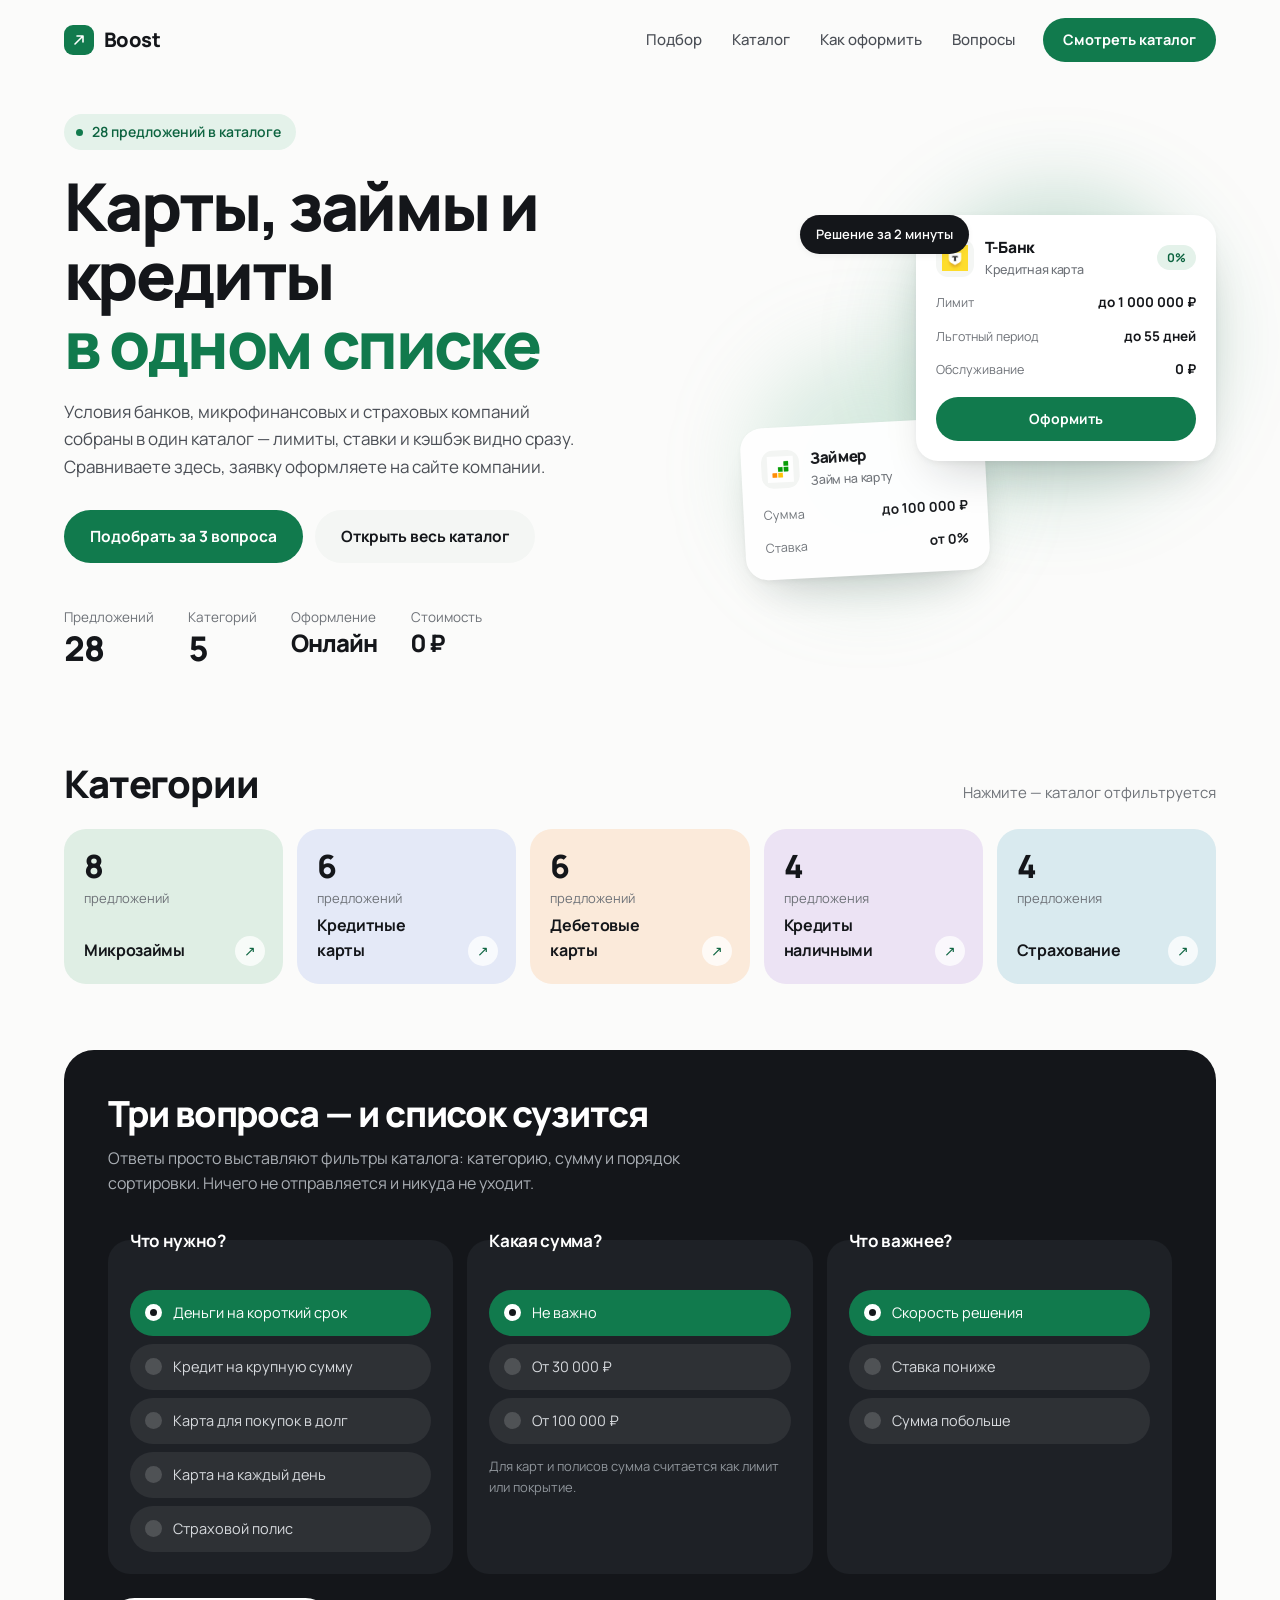
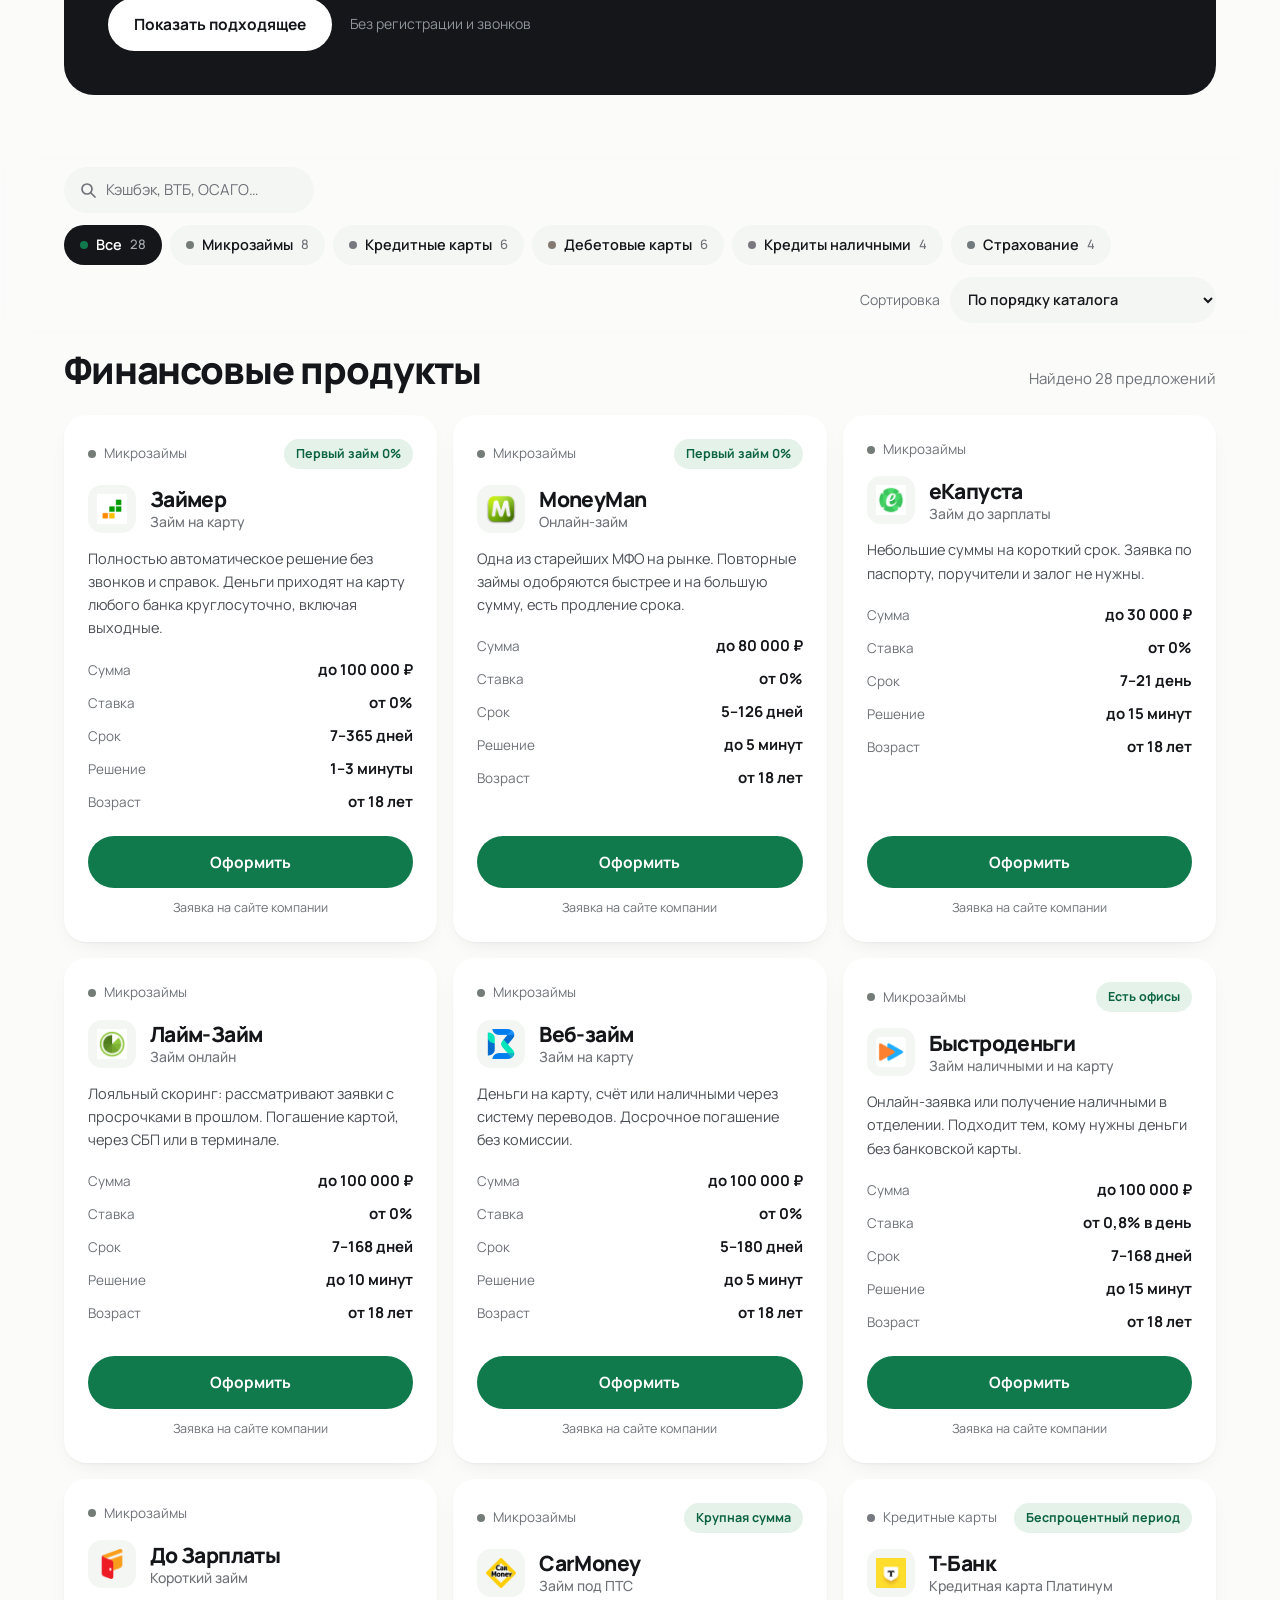
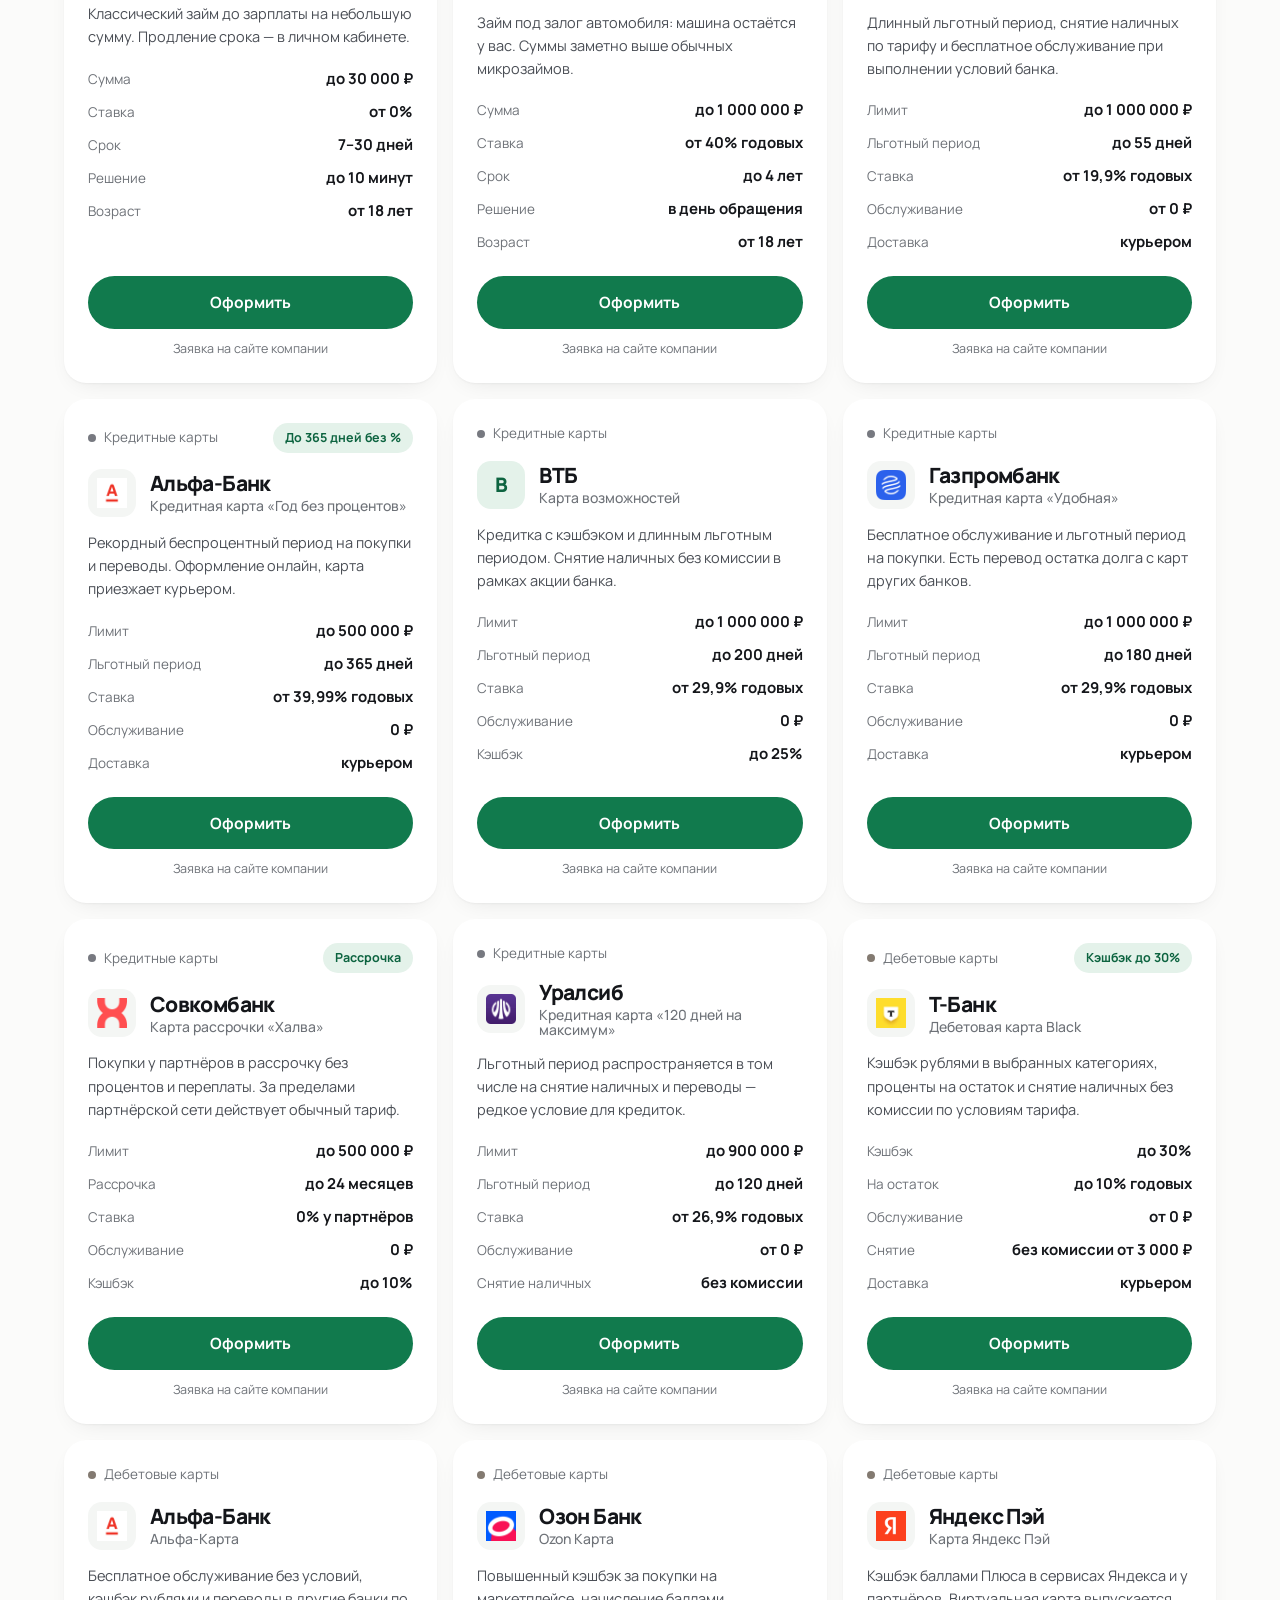
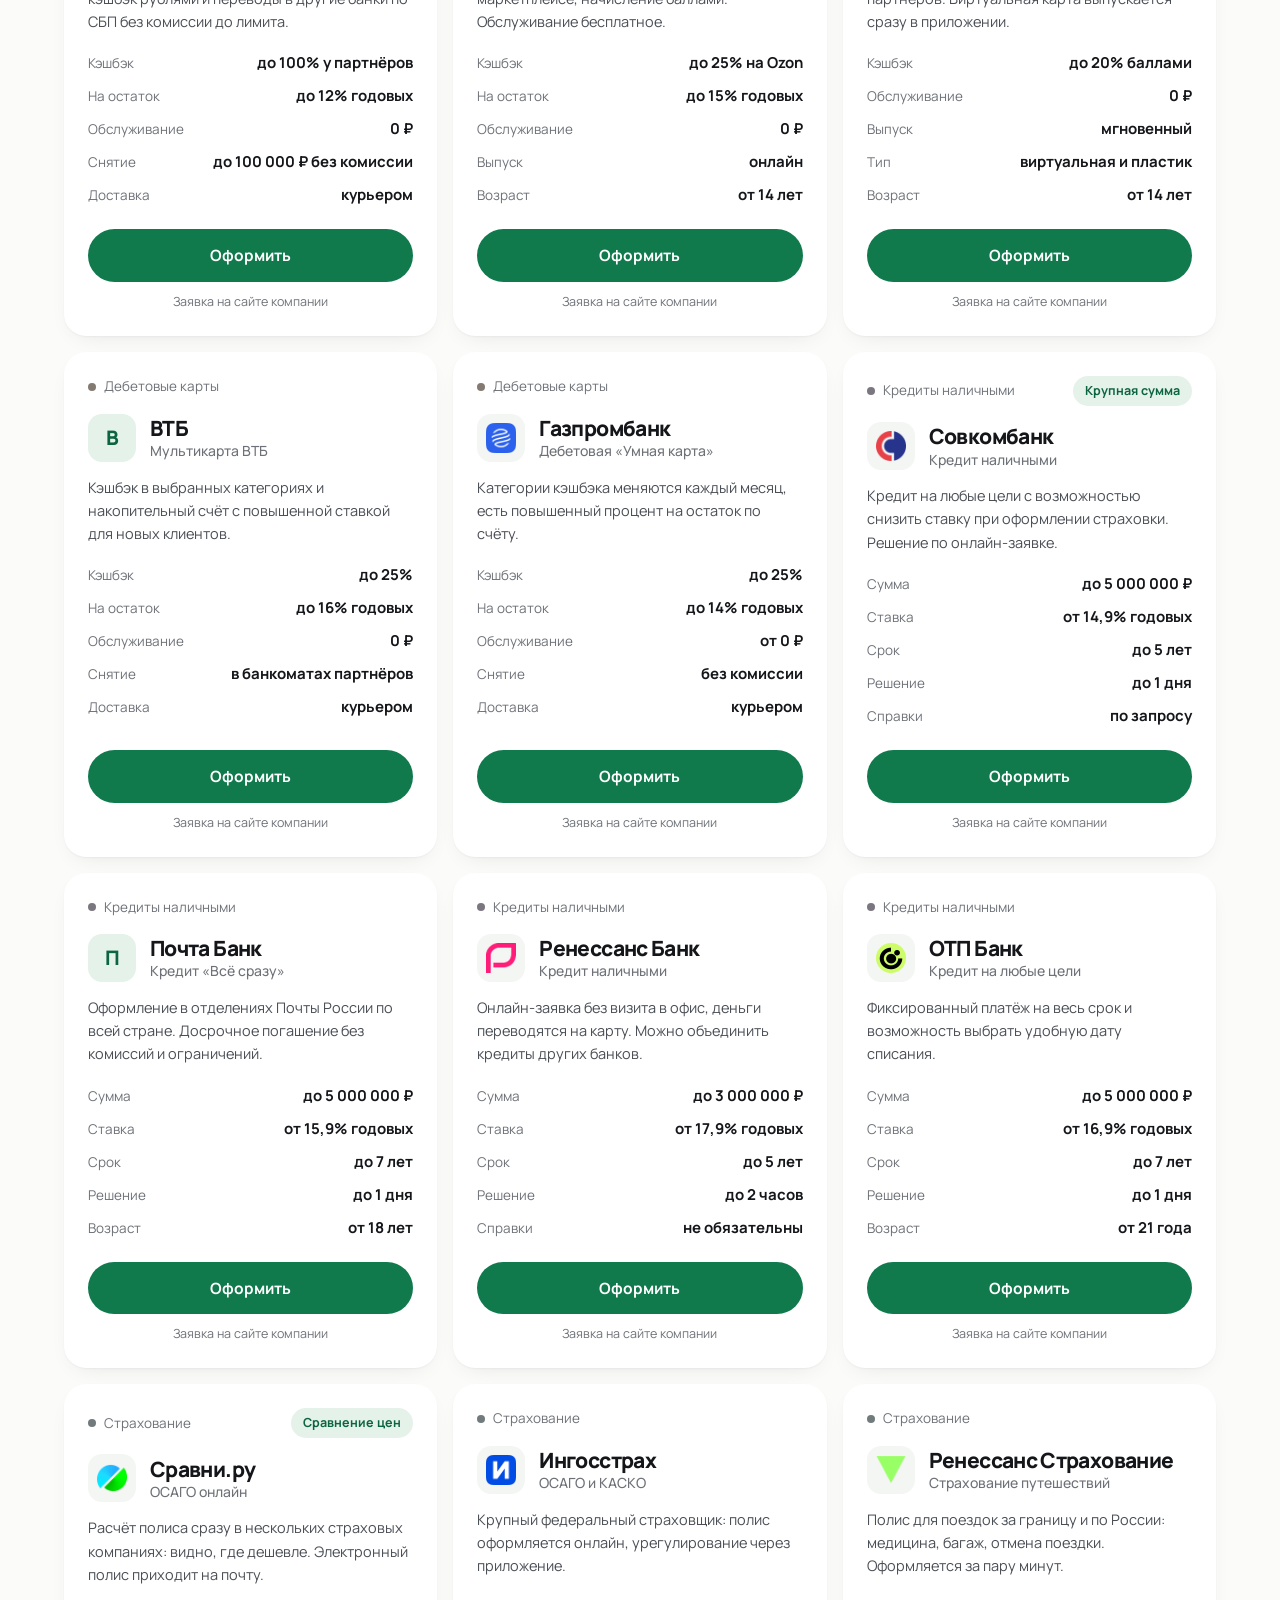
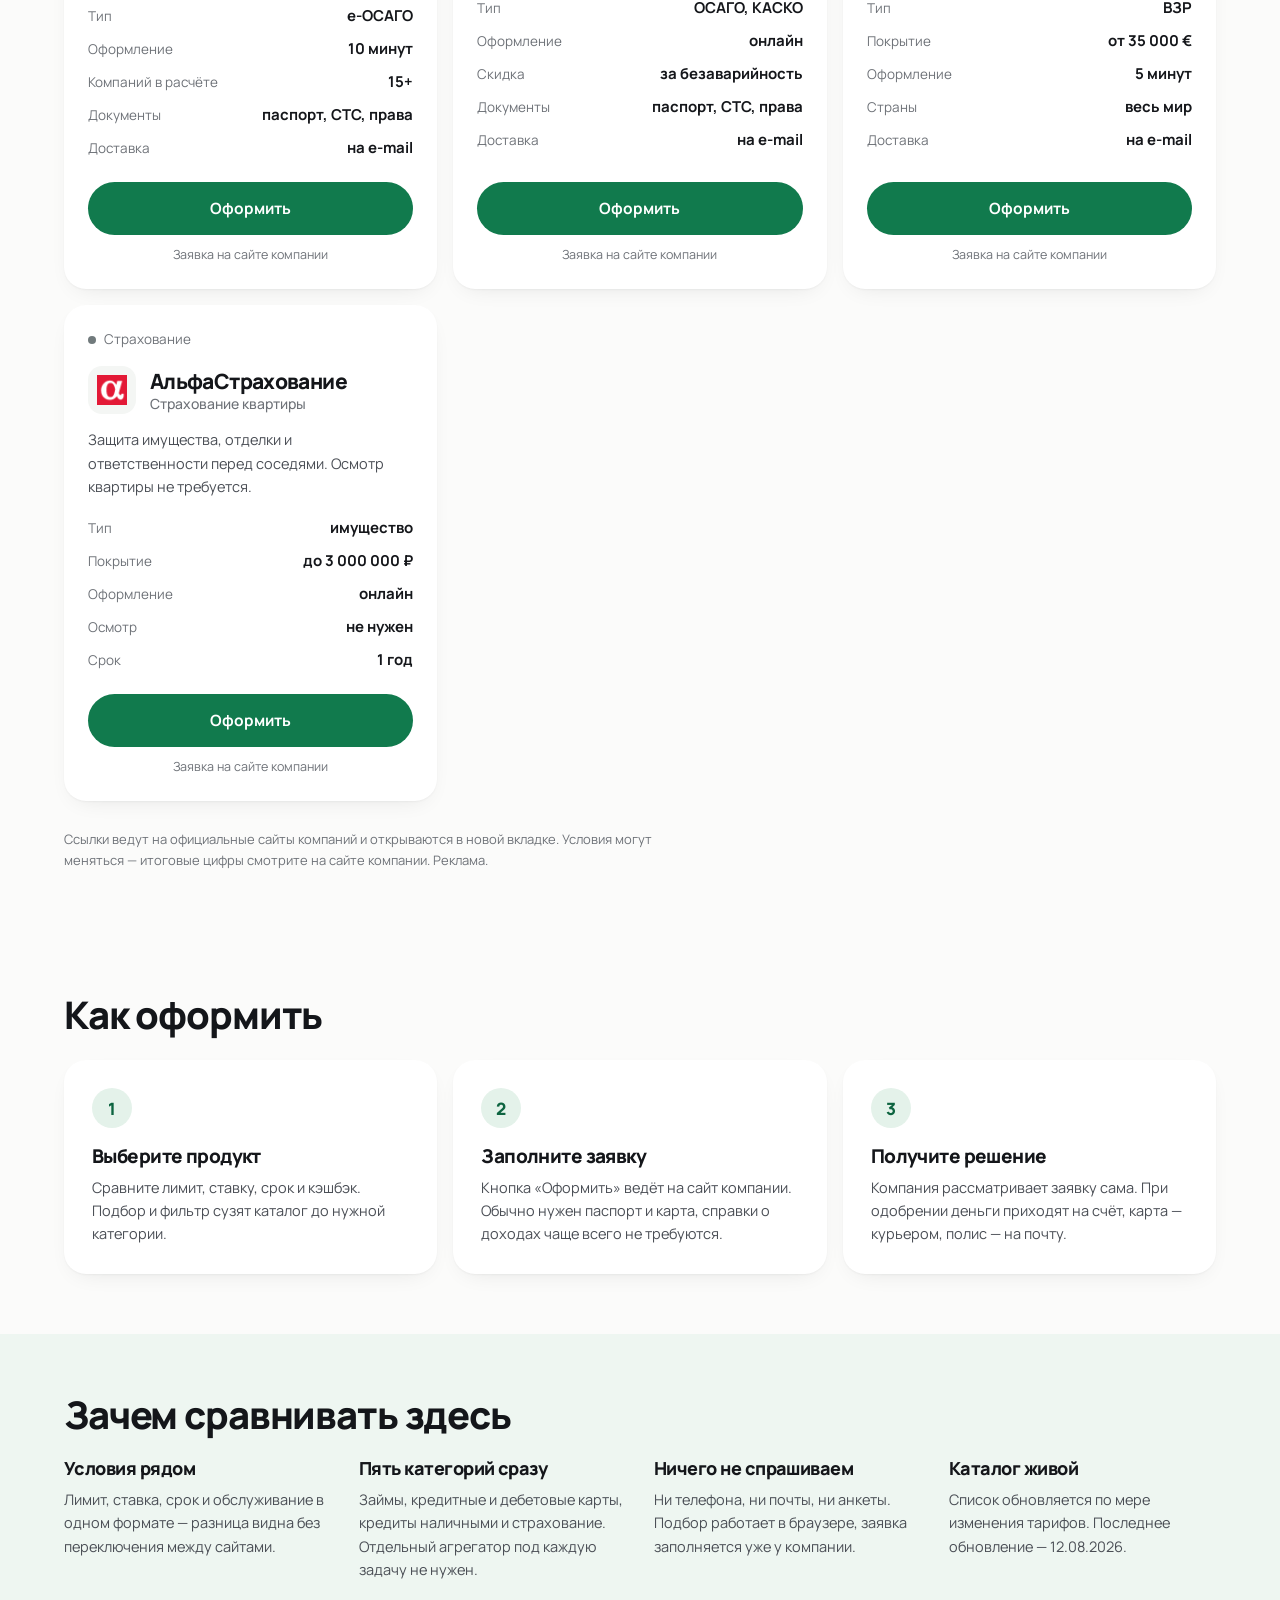
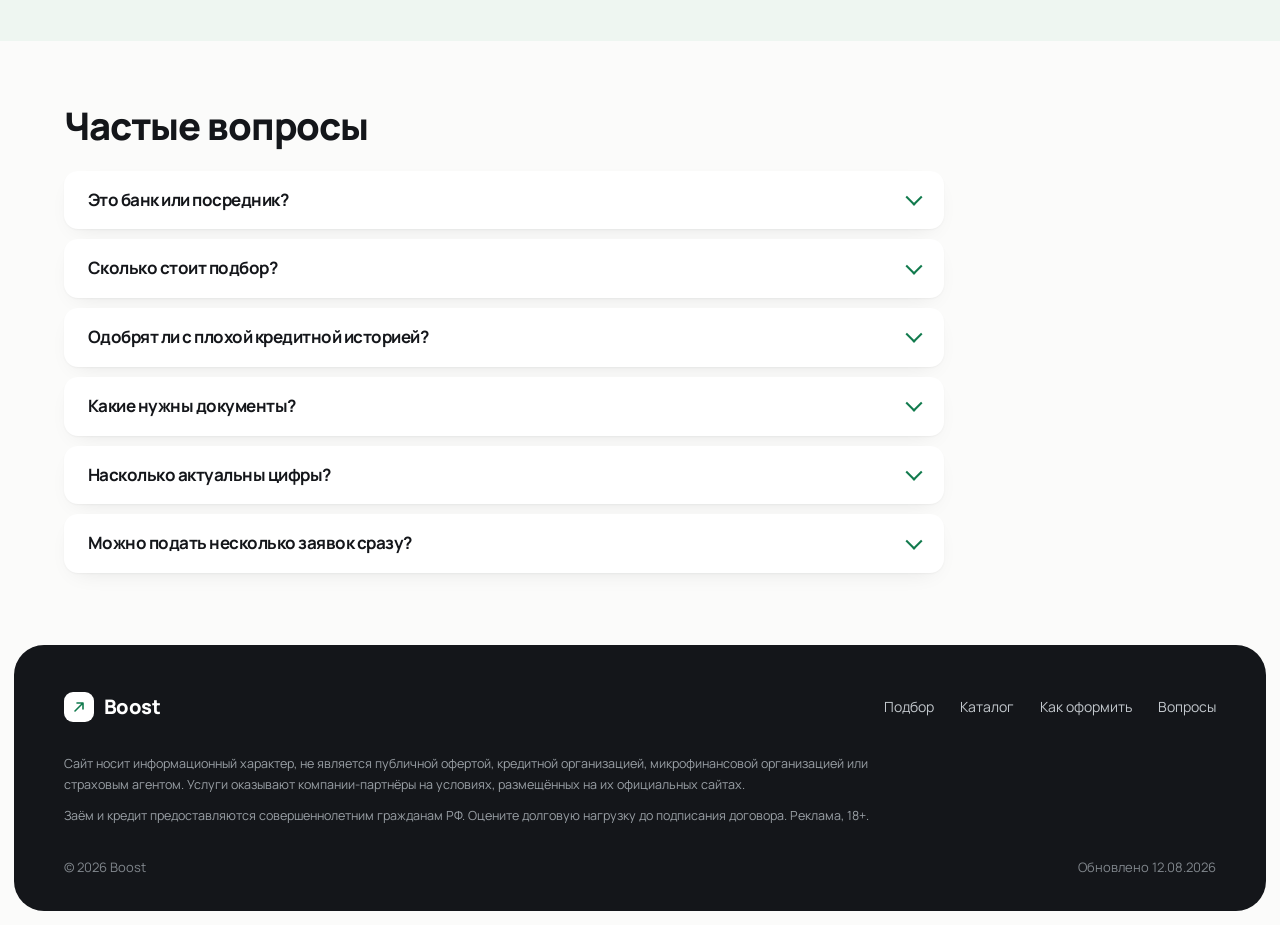
==== commit ef826617: "Переделал в минимализм: убрал всю разлиновку - ни рамок, ни линеек, ни пунктиров: воздух, скругления" ====
--- a/index.html
+++ b/index.html
@@ -7,51 +7,40 @@
 <script>document.documentElement.className += " js";</script>
 <title>Каталог финансовых продуктов — BOOST: карты, займы, кредиты и страхование</title>
 <meta name="description" content="BOOST — каталог финансовых продуктов: кредитные и дебетовые карты, микрозаймы, кредиты наличными и страховые полисы. Условия собраны в одном месте, заявка оформляется на сайте компании.">
-<meta name="theme-color" content="#f7f6f3">
+<meta name="theme-color" content="#fbfbfa">
 <meta property="og:title" content="BOOST — каталог финансовых продуктов">
 <meta property="og:description" content="Карты, займы, кредиты и страхование. Условия в одном списке, подбор за три вопроса.">
 <meta property="og:type" content="website">
 <meta property="og:locale" content="ru_RU">
-<link rel="icon" href="data:image/svg+xml,<svg xmlns='http://www.w3.org/2000/svg' viewBox='0 0 32 32'><rect width='32' height='32' fill='%23101114'/><path d='M9 21L21 9M21 9h-8.5M21 9v8.5' stroke='%23e4472a' stroke-width='3' fill='none'/></svg>">
+<link rel="icon" href="data:image/svg+xml,<svg xmlns='http://www.w3.org/2000/svg' viewBox='0 0 32 32'><rect width='32' height='32' rx='8' fill='%23117a4d'/><path d='M10 21L21 10M21 10h-8M21 10v8' stroke='%23fff' stroke-width='2.6' fill='none' stroke-linecap='round' stroke-linejoin='round'/></svg>">
 
 <link rel="preconnect" href="https://fonts.googleapis.com">
 <link rel="preconnect" href="https://fonts.gstatic.com" crossorigin>
-<!-- Шрифты не держат первую отрисовку: страница показывается сразу системной
-     гарнитурой и переключается, когда файлы доедут. Начертания — только нужные. -->
+<!-- Шрифт не держит первую отрисовку: страница показывается сразу системной
+     гарнитурой и переключается, когда файл доедет. -->
 <link rel="stylesheet" media="print" onload="this.media='all'"
-      href="https://fonts.googleapis.com/css2?family=Manrope:wght@400;500;700;800&family=JetBrains+Mono:wght@400;500&display=swap">
+      href="https://fonts.googleapis.com/css2?family=Manrope:wght@400;500;600;700;800&display=swap">
 <noscript>
   <link rel="stylesheet"
-        href="https://fonts.googleapis.com/css2?family=Manrope:wght@400;500;700;800&family=JetBrains+Mono:wght@400;500&display=swap">
+        href="https://fonts.googleapis.com/css2?family=Manrope:wght@400;500;600;700;800&display=swap">
 </noscript>
 
-<link rel="stylesheet" href="assets/style.css?v=2">
+<link rel="stylesheet" href="assets/style.css?v=3">
 </head>
 <body>
 
 <a class="skip-link" href="#main">Перейти к каталогу</a>
-
-<!-- ————————————— техническая полоса ————————————— -->
-<div class="topbar">
-  <div class="wrap topbar__in">
-    <p class="mono topbar__code">RU · 2026</p>
-    <p class="mono topbar__mid">Каталог финансовых продуктов · обновлён <span data-updated>12.08.2026</span></p>
-    <p class="mono topbar__code topbar__code--r">Реклама · 18+</p>
-  </div>
-</div>
 
 <header class="site-head">
   <div class="wrap site-head__in">
     <a class="brand" href="#main">
       <span class="brand__mark" aria-hidden="true">
-        <svg viewBox="0 0 24 24" width="18" height="18" focusable="false" aria-hidden="true">
-          <path d="M5 19L19 5M19 5h-9.5M19 5v9.5" stroke="currentColor" stroke-width="2.6" fill="none" stroke-linecap="square"/>
+        <svg viewBox="0 0 24 24" width="16" height="16" focusable="false" aria-hidden="true">
+          <path d="M6 18L18 6M18 6h-9M18 6v9" stroke="currentColor" stroke-width="2.4" fill="none"
+                stroke-linecap="round" stroke-linejoin="round"/>
         </svg>
       </span>
-      <span class="brand__text">
-        <span class="brand__name">BOOST</span>
-        <span class="brand__sub">подбор финансовых продуктов</span>
-      </span>
+      <span class="brand__name">Boost</span>
     </a>
 
     <nav class="mainnav" aria-label="Разделы сайта">
@@ -63,10 +52,7 @@
       </ul>
     </nav>
 
-    <a class="head-cta" href="#catalog">
-      <span>Смотреть каталог</span>
-      <span class="btn__arrow" aria-hidden="true">↗</span>
-    </a>
+    <a class="btn btn--primary btn--sm head-cta" href="#catalog">Смотреть каталог</a>
   </div>
 </header>
 
@@ -77,84 +63,92 @@
     <div class="wrap hero__in">
 
       <div class="hero__main">
-        <p class="mono hero__kicker">
-          <span class="dot" aria-hidden="true"></span>
-          Каталог · <span id="hero-count">28</span>&nbsp;<span id="offers-word">предложений</span> · 5&nbsp;категорий
+        <p class="pill pill--soft">
+          <span class="pill__dot" aria-hidden="true"></span>
+          <span><span id="hero-count">28</span> <span id="offers-word">предложений</span> в каталоге</span>
         </p>
 
         <h1 class="hero__title">
-          <span class="hero__line">Карты, займы</span>
-          <span class="hero__line">и кредиты —</span>
-          <span class="hero__line hero__line--accent">в одном списке<span class="hero__arrow" aria-hidden="true">↗</span></span>
+          Карты, займы и кредиты<br>
+          <span class="accent">в одном списке</span>
         </h1>
 
         <p class="hero__lead">
-          Собрали условия банков, микрофинансовых и страховых компаний в один каталог:
-          лимиты, ставки, сроки и кэшбэк видно сразу. Сравниваете здесь — заявку
-          оформляете на официальном сайте компании.
+          Условия банков, микрофинансовых и страховых компаний собраны в один каталог —
+          лимиты, ставки и кэшбэк видно сразу. Сравниваете здесь, заявку оформляете
+          на сайте компании.
         </p>
 
         <div class="hero__actions">
-          <a class="btn btn--primary" href="#pick">
-            Подобрать за 3 вопроса<span class="btn__arrow" aria-hidden="true">↓</span>
-          </a>
-          <a class="btn btn--ghost" href="#catalog">Открыть весь каталог</a>
+          <a class="btn btn--primary" href="#pick">Подобрать за 3 вопроса</a>
+          <a class="btn btn--quiet" href="#catalog">Открыть весь каталог</a>
         </div>
-      </div>
-
-      <aside class="hero__panel" aria-label="Коротко о каталоге">
-        <dl class="stats">
-          <div class="stat">
-            <dt class="mono">Предложений</dt>
+
+        <dl class="hero__stats">
+          <div>
+            <dt>Предложений</dt>
             <dd>
-              <span class="stat__num" id="stat-offers" aria-hidden="true">28</span>
+              <span class="num" id="stat-offers" aria-hidden="true">28</span>
               <span class="visually-hidden">28 предложений в каталоге</span>
             </dd>
           </div>
-          <div class="stat">
-            <dt class="mono">Категорий</dt>
+          <div>
+            <dt>Категорий</dt>
             <dd>
-              <span class="stat__num" id="stat-cats" aria-hidden="true">5</span>
+              <span class="num" id="stat-cats" aria-hidden="true">5</span>
               <span class="visually-hidden">5 категорий</span>
             </dd>
           </div>
-          <div class="stat">
-            <dt class="mono">Оформление</dt>
-            <dd><span class="stat__word">Онлайн</span></dd>
-          </div>
-          <div class="stat">
-            <dt class="mono">Стоимость</dt>
-            <dd><span class="stat__word">0 ₽</span></dd>
+          <div>
+            <dt>Оформление</dt>
+            <dd><span class="num num--word">Онлайн</span></dd>
+          </div>
+          <div>
+            <dt>Стоимость</dt>
+            <dd><span class="num num--word">0 ₽</span></dd>
           </div>
         </dl>
-        <p class="hero__panel-note">
-          Сервис бесплатный: сравнение и переход по ссылке ничего не стоят и ни к чему не обязывают.
-        </p>
-      </aside>
-
-    </div>
-
-    <!-- бегущая строка: декоративная, с кнопкой остановки рядом -->
-    <div class="tickerbar">
-      <div class="ticker" id="ticker" aria-hidden="true">
-        <div class="ticker__track">
-          <span>Микрозаймы&nbsp;✦&nbsp;Кредитные карты&nbsp;✦&nbsp;Дебетовые карты&nbsp;✦&nbsp;Кредиты наличными&nbsp;✦&nbsp;Страхование&nbsp;✦&nbsp;Онлайн-заявка&nbsp;✦&nbsp;Решение за минуты&nbsp;✦&nbsp;</span>
-          <span>Микрозаймы&nbsp;✦&nbsp;Кредитные карты&nbsp;✦&nbsp;Дебетовые карты&nbsp;✦&nbsp;Кредиты наличными&nbsp;✦&nbsp;Страхование&nbsp;✦&nbsp;Онлайн-заявка&nbsp;✦&nbsp;Решение за минуты&nbsp;✦&nbsp;</span>
+      </div>
+
+      <!-- Декоративная витрина: показывает, как выглядит карточка в каталоге.
+           Для скринридера скрыта — ниже те же данные есть в настоящем каталоге. -->
+      <div class="hero__art" aria-hidden="true">
+        <div class="orb orb--1"></div>
+        <div class="orb orb--2"></div>
+
+        <div class="mock mock--back">
+          <div class="mock__row">
+            <span class="mock__logo"><img src="assets/logos/zaymer.ru.png" alt="" width="26" height="26"></span>
+            <span class="mock__name">Займер<em>Займ на карту</em></span>
+          </div>
+          <div class="mock__line"><span>Сумма</span><b>до 100 000 ₽</b></div>
+          <div class="mock__line"><span>Ставка</span><b>от 0%</b></div>
         </div>
-      </div>
-      <button class="ticker__stop" type="button" id="ticker-stop" aria-pressed="false">
-        <span class="ticker__stop-icon" aria-hidden="true">❙❙</span>
-        <span class="visually-hidden">Остановить бегущую строку</span>
-      </button>
-    </div>
-  </section>
-
-  <!-- ————————————— ПЛИТКИ КАТЕГОРИЙ ————————————— -->
+
+        <div class="mock mock--front">
+          <div class="mock__row">
+            <span class="mock__logo"><img src="assets/logos/tbank.ru.png" alt="" width="26" height="26"></span>
+            <span class="mock__name">Т-Банк<em>Кредитная карта</em></span>
+            <span class="mock__badge">0%</span>
+          </div>
+          <div class="mock__line"><span>Лимит</span><b>до 1 000 000 ₽</b></div>
+          <div class="mock__line"><span>Льготный период</span><b>до 55 дней</b></div>
+          <div class="mock__line"><span>Обслуживание</span><b>0 ₽</b></div>
+          <div class="mock__btn">Оформить</div>
+        </div>
+
+        <div class="mock__chip">Решение за 2 минуты</div>
+      </div>
+
+    </div>
+  </section>
+
+  <!-- ————————————— КАТЕГОРИИ ————————————— -->
   <section class="cats-strip" aria-labelledby="cats-heading">
     <div class="wrap">
-      <div class="cats-strip__head">
-        <h2 id="cats-heading" class="section-title" style="margin:0">Выберите категорию</h2>
-        <p class="mono">Нажмите — каталог отфильтруется</p>
+      <div class="sec-head">
+        <h2 id="cats-heading">Категории</h2>
+        <p class="muted">Нажмите — каталог отфильтруется</p>
       </div>
       <ul class="cat-tiles" id="cat-tiles" role="list">
         <!-- плитки строит app.js по списку категорий из data.js -->
@@ -165,55 +159,56 @@
   <!-- ————————————— ПОДБОР ————————————— -->
   <section id="pick" class="pick" aria-labelledby="pick-heading" data-reveal>
     <div class="wrap">
-      <p class="mono section-tag">01 — Подбор</p>
-      <h2 id="pick-heading" class="section-title">Три вопроса — и <em>список сузится</em></h2>
-      <p class="section-lead">
-        Ответы просто выставляют фильтры каталога: категорию, сумму и порядок сортировки.
-        Ничего не отправляется и никуда не уходит — данные остаются в браузере.
-      </p>
-
-      <form id="quiz" class="quiz" novalidate>
-        <div class="quiz__grid">
-
-          <fieldset class="quiz__step">
-            <legend><span class="mono quiz__num">01</span> Что нужно?</legend>
-            <div class="opts">
-              <label class="opt"><input type="radio" name="goal" value="short" checked><span>Деньги на короткий срок</span></label>
-              <label class="opt"><input type="radio" name="goal" value="big"><span>Кредит на крупную сумму</span></label>
-              <label class="opt"><input type="radio" name="goal" value="card"><span>Карта для покупок в долг</span></label>
-              <label class="opt"><input type="radio" name="goal" value="daily"><span>Карта для повседневных трат</span></label>
-              <label class="opt"><input type="radio" name="goal" value="ins"><span>Страховой полис</span></label>
-            </div>
-          </fieldset>
-
-          <fieldset class="quiz__step">
-            <legend><span class="mono quiz__num">02</span> Какая сумма?</legend>
-            <div class="opts">
-              <label class="opt"><input type="radio" name="amount" value="any" checked><span>Не важно</span></label>
-              <label class="opt"><input type="radio" name="amount" value="m"><span>От 30 000 ₽</span></label>
-              <label class="opt"><input type="radio" name="amount" value="l"><span>От 100 000 ₽</span></label>
-            </div>
-            <p class="quiz__hint">Для карт и полисов сумма учитывается как лимит или покрытие.</p>
-          </fieldset>
-
-          <fieldset class="quiz__step">
-            <legend><span class="mono quiz__num">03</span> Что важнее?</legend>
-            <div class="opts">
-              <label class="opt"><input type="radio" name="pref" value="fast" checked><span>Скорость решения</span></label>
-              <label class="opt"><input type="radio" name="pref" value="cheap"><span>Ставка пониже</span></label>
-              <label class="opt"><input type="radio" name="pref" value="bonus"><span>Сумма побольше</span></label>
-            </div>
-          </fieldset>
-
+      <div class="pick__box">
+        <div class="pick__intro">
+          <h2 id="pick-heading">Три вопроса — и список сузится</h2>
+          <p>
+            Ответы просто выставляют фильтры каталога: категорию, сумму и порядок сортировки.
+            Ничего не отправляется и никуда не уходит.
+          </p>
         </div>
 
-        <div class="quiz__foot">
-          <button class="btn btn--primary" type="submit">
-            Показать подходящее<span class="btn__arrow" aria-hidden="true">↓</span>
-          </button>
-          <p class="quiz__note mono">Без регистрации, без звонков, без передачи данных третьим лицам</p>
-        </div>
-      </form>
+        <form id="quiz" class="quiz" novalidate>
+          <div class="quiz__grid">
+
+            <fieldset class="quiz__step">
+              <legend>Что нужно?</legend>
+              <div class="opts">
+                <label class="opt"><input type="radio" name="goal" value="short" checked><span>Деньги на короткий срок</span></label>
+                <label class="opt"><input type="radio" name="goal" value="big"><span>Кредит на крупную сумму</span></label>
+                <label class="opt"><input type="radio" name="goal" value="card"><span>Карта для покупок в долг</span></label>
+                <label class="opt"><input type="radio" name="goal" value="daily"><span>Карта на каждый день</span></label>
+                <label class="opt"><input type="radio" name="goal" value="ins"><span>Страховой полис</span></label>
+              </div>
+            </fieldset>
+
+            <fieldset class="quiz__step">
+              <legend>Какая сумма?</legend>
+              <div class="opts">
+                <label class="opt"><input type="radio" name="amount" value="any" checked><span>Не важно</span></label>
+                <label class="opt"><input type="radio" name="amount" value="m"><span>От 30 000 ₽</span></label>
+                <label class="opt"><input type="radio" name="amount" value="l"><span>От 100 000 ₽</span></label>
+              </div>
+              <p class="quiz__hint">Для карт и полисов сумма считается как лимит или покрытие.</p>
+            </fieldset>
+
+            <fieldset class="quiz__step">
+              <legend>Что важнее?</legend>
+              <div class="opts">
+                <label class="opt"><input type="radio" name="pref" value="fast" checked><span>Скорость решения</span></label>
+                <label class="opt"><input type="radio" name="pref" value="cheap"><span>Ставка пониже</span></label>
+                <label class="opt"><input type="radio" name="pref" value="bonus"><span>Сумма побольше</span></label>
+              </div>
+            </fieldset>
+
+          </div>
+
+          <div class="quiz__foot">
+            <button class="btn btn--light" type="submit">Показать подходящее</button>
+            <p class="quiz__note">Без регистрации и звонков</p>
+          </div>
+        </form>
+      </div>
     </div>
   </section>
 
@@ -227,15 +222,15 @@
         <span class="field__icon" aria-hidden="true">
           <svg width="16" height="16" viewBox="0 0 16 16" focusable="false" aria-hidden="true">
             <circle cx="7" cy="7" r="5" stroke="currentColor" stroke-width="1.7" fill="none"/>
-            <path d="M11 11l4 4" stroke="currentColor" stroke-width="1.7"/>
+            <path d="M11 11l4 4" stroke="currentColor" stroke-width="1.7" stroke-linecap="round"/>
           </svg>
         </span>
-        <input type="search" id="q" name="q" autocomplete="off" placeholder="Например: кэшбэк, ВТБ, ОСАГО">
+        <input type="search" id="q" name="q" autocomplete="off" placeholder="Кэшбэк, ВТБ, ОСАГО…">
       </div>
 
       <fieldset class="chips" id="chips">
         <legend class="visually-hidden">Категория</legend>
-        <!-- кнопки категорий строит app.js по списку из data.js -->
+        <!-- кнопки категорий строит app.js -->
       </fieldset>
 
       <div class="sortbox">
@@ -254,39 +249,37 @@
   <!-- ————————————— КАТАЛОГ ————————————— -->
   <section id="catalog" class="catalog" aria-labelledby="results-heading">
     <div class="wrap">
-      <div class="catalog__head">
-        <div>
-          <p class="mono section-tag">02 — Каталог</p>
-          <h2 id="results-heading" class="section-title" tabindex="-1">Финансовые продукты</h2>
-        </div>
-        <p class="mono counter" id="counter">Найдено 28 предложений</p>
+      <div class="sec-head">
+        <h2 id="results-heading" tabindex="-1">Финансовые продукты</h2>
+        <p class="muted" id="counter">Найдено 28 предложений</p>
+      </div>
+
+      <div id="sr-status" role="status" aria-live="polite" aria-atomic="true" class="visually-hidden"></div>
+
+      <ul id="offers-list" class="offers" role="list"></ul>
+
+      <div id="empty-state" class="empty" hidden>
+        <p><strong>Ничего не нашлось.</strong> Попробуйте другое слово или снимите фильтры.</p>
+        <button class="btn btn--quiet" type="button" id="btn-reset-filters">Сбросить фильтры</button>
       </div>
 
       <p class="affiliate-note">
         Ссылки ведут на официальные сайты компаний и открываются в новой вкладке.
         Условия могут меняться — итоговые цифры смотрите на сайте компании. Реклама.
       </p>
-
-      <div id="sr-status" role="status" aria-live="polite" aria-atomic="true" class="visually-hidden"></div>
-
-      <ul id="offers-list" class="offers" role="list"></ul>
-
-      <div id="empty-state" class="empty" hidden>
-        <p><strong>Ничего не нашлось.</strong> Попробуйте другое слово или снимите фильтры.</p>
-        <button class="btn btn--ghost" type="button" id="btn-reset-filters">Сбросить фильтры</button>
-      </div>
     </div>
   </section>
 
   <!-- ————————————— КАК ОФОРМИТЬ ————————————— -->
   <section id="how" class="how" aria-labelledby="how-heading" data-reveal>
     <div class="wrap">
-      <p class="mono section-tag">03 — Порядок</p>
-      <h2 id="how-heading" class="section-title">Как оформить продукт</h2>
+      <div class="sec-head">
+        <h2 id="how-heading">Как оформить</h2>
+      </div>
       <ol class="steps">
         <li>
           <h3>Выберите продукт</h3>
-          <p>Сравните лимит, ставку, срок и кэшбэк. Фильтр и подбор сузят каталог до нужной категории.</p>
+          <p>Сравните лимит, ставку, срок и кэшбэк. Подбор и фильтр сузят каталог до нужной категории.</p>
         </li>
         <li>
           <h3>Заполните заявку</h3>
@@ -294,37 +287,34 @@
         </li>
         <li>
           <h3>Получите решение</h3>
-          <p>Банк, МФО или страховая рассматривают заявку сами. При одобрении деньги приходят на счёт, карта — курьером, полис — на почту.</p>
+          <p>Компания рассматривает заявку сама. При одобрении деньги приходят на счёт, карта — курьером, полис — на почту.</p>
         </li>
       </ol>
     </div>
   </section>
 
-  <!-- ————————————— ПОЧЕМУ ТАК УДОБНЕЕ ————————————— -->
+  <!-- ————————————— О СЕРВИСЕ ————————————— -->
   <section class="why" aria-labelledby="why-heading" data-reveal>
     <div class="wrap">
-      <p class="mono section-tag">04 — О сервисе</p>
-      <h2 id="why-heading" class="section-title">Зачем сравнивать здесь</h2>
+      <div class="sec-head">
+        <h2 id="why-heading">Зачем сравнивать здесь</h2>
+      </div>
       <ul class="why__list" role="list">
         <li>
-          <span class="why__num" aria-hidden="true">01</span>
-          <h3>Условия рядом, а не по вкладкам</h3>
-          <p>Лимит, ставка, срок и стоимость обслуживания в одном формате — видно разницу без переключения между сайтами.</p>
-        </li>
-        <li>
-          <span class="why__num" aria-hidden="true">02</span>
+          <h3>Условия рядом</h3>
+          <p>Лимит, ставка, срок и обслуживание в одном формате — разница видна без переключения между сайтами.</p>
+        </li>
+        <li>
           <h3>Пять категорий сразу</h3>
-          <p>Займы, кредитные и дебетовые карты, кредиты наличными и страхование. Не нужно искать отдельный агрегатор под каждую задачу.</p>
-        </li>
-        <li>
-          <span class="why__num" aria-hidden="true">03</span>
+          <p>Займы, кредитные и дебетовые карты, кредиты наличными и страхование. Отдельный агрегатор под каждую задачу не нужен.</p>
+        </li>
+        <li>
           <h3>Ничего не спрашиваем</h3>
-          <p>Ни телефона, ни почты, ни анкеты. Подбор работает прямо в браузере, заявка заполняется уже у компании.</p>
-        </li>
-        <li>
-          <span class="why__num" aria-hidden="true">04</span>
+          <p>Ни телефона, ни почты, ни анкеты. Подбор работает в браузере, заявка заполняется уже у компании.</p>
+        </li>
+        <li>
           <h3>Каталог живой</h3>
-          <p>Список обновляется вручную по мере изменения тарифов. Дата последнего обновления — <span data-updated>12.08.2026</span>.</p>
+          <p>Список обновляется по мере изменения тарифов. Последнее обновление — <span data-updated>12.08.2026</span>.</p>
         </li>
       </ul>
     </div>
@@ -333,20 +323,21 @@
   <!-- ————————————— FAQ ————————————— -->
   <section id="faq" class="faq" aria-labelledby="faq-heading" data-reveal>
     <div class="wrap">
-      <p class="mono section-tag">05 — Вопросы</p>
-      <h2 id="faq-heading" class="section-title">Что спрашивают чаще всего</h2>
+      <div class="sec-head">
+        <h2 id="faq-heading">Частые вопросы</h2>
+      </div>
 
       <div class="faq__list">
         <details name="faq">
           <summary><h3>Это банк или посредник?</h3></summary>
           <div class="faq__body">
-            <p>Ни то, ни другое. BOOST — информационная витрина: мы собираем условия компаний в удобном виде. Договор вы заключаете напрямую с банком, МФО или страховой, деньги и полис приходят от них же.</p>
+            <p>Ни то, ни другое. Boost — информационная витрина: мы собираем условия компаний в удобном виде. Договор вы заключаете напрямую с банком, МФО или страховой, деньги и полис приходят от них же.</p>
           </div>
         </details>
         <details name="faq">
           <summary><h3>Сколько стоит подбор?</h3></summary>
           <div class="faq__body">
-            <p>Нисколько. Для посетителя всё бесплатно: переход по ссылке ничего не стоит и ни к чему не обязывает. Сайт зарабатывает на партнёрских отчислениях компаний — на условия для вас это не влияет.</p>
+            <p>Нисколько. Переход по ссылке ничего не стоит и ни к чему не обязывает. Сайт зарабатывает на партнёрских отчислениях компаний — на ваши условия это не влияет.</p>
           </div>
         </details>
         <details name="faq">
@@ -358,17 +349,17 @@
         <details name="faq">
           <summary><h3>Какие нужны документы?</h3></summary>
           <div class="faq__body">
-            <p>Для микрозайма — паспорт РФ и банковская карта на ваше имя. Для карт банка могут дополнительно запросить СНИЛС или ИНН. Для ОСАГО — паспорт, права и свидетельство о регистрации автомобиля.</p>
-          </div>
-        </details>
-        <details name="faq">
-          <summary><h3>Насколько актуальны цифры в каталоге?</h3></summary>
+            <p>Для микрозайма — паспорт РФ и банковская карта на ваше имя. Для карт банка могут запросить СНИЛС или ИНН. Для ОСАГО — паспорт, права и свидетельство о регистрации автомобиля.</p>
+          </div>
+        </details>
+        <details name="faq">
+          <summary><h3>Насколько актуальны цифры?</h3></summary>
           <div class="faq__body">
             <p>Каталог обновляется вручную, а компании меняют тарифы. Итоговые ставка, лимит и срок всегда указаны на сайте компании — сверяйтесь с ними перед подписанием договора.</p>
           </div>
         </details>
         <details name="faq">
-          <summary><h3>Можно ли подать несколько заявок сразу?</h3></summary>
+          <summary><h3>Можно подать несколько заявок сразу?</h3></summary>
           <div class="faq__body">
             <p>Технически да, но частые обращения подряд видны в кредитной истории и могут снизить шансы на одобрение. Разумнее выбрать два-три подходящих предложения и подавать заявки по очереди.</p>
           </div>
@@ -382,16 +373,17 @@
 <footer class="site-foot">
   <div class="wrap">
     <h2 class="visually-hidden">Правовая информация и разделы сайта</h2>
-    <div class="foot__grid">
-      <div class="foot__brand">
-        <span class="brand__mark brand__mark--foot" aria-hidden="true">
-          <svg viewBox="0 0 24 24" width="18" height="18" focusable="false" aria-hidden="true">
-            <path d="M5 19L19 5M19 5h-9.5M19 5v9.5" stroke="currentColor" stroke-width="2.6" fill="none" stroke-linecap="square"/>
+
+    <div class="foot__top">
+      <a class="brand brand--foot" href="#main">
+        <span class="brand__mark" aria-hidden="true">
+          <svg viewBox="0 0 24 24" width="16" height="16" focusable="false" aria-hidden="true">
+            <path d="M6 18L18 6M18 6h-9M18 6v9" stroke="currentColor" stroke-width="2.4" fill="none"
+                  stroke-linecap="round" stroke-linejoin="round"/>
           </svg>
         </span>
-        <p class="foot__name">BOOST</p>
-        <p class="mono foot__sub">Каталог финансовых продуктов<br>Выпуск 2026</p>
-      </div>
+        <span class="brand__name">Boost</span>
+      </a>
 
       <nav class="foot__nav" aria-label="Ссылки в подвале">
         <ul>
@@ -401,21 +393,21 @@
           <li><a href="#faq">Вопросы</a></li>
         </ul>
       </nav>
-
-      <div class="foot__legal">
-        <p>Сайт носит информационный характер, не является публичной офертой, кредитной организацией, микрофинансовой организацией или страховым агентом. Услуги оказывают компании-партнёры на условиях, размещённых на их официальных сайтах.</p>
-        <p>Заём и кредит предоставляются совершеннолетним гражданам РФ. Оцените свою долговую нагрузку до подписания договора: деньги придётся возвращать с процентами. Реклама, 18+.</p>
-      </div>
+    </div>
+
+    <div class="foot__legal">
+      <p>Сайт носит информационный характер, не является публичной офертой, кредитной организацией, микрофинансовой организацией или страховым агентом. Услуги оказывают компании-партнёры на условиях, размещённых на их официальных сайтах.</p>
+      <p>Заём и кредит предоставляются совершеннолетним гражданам РФ. Оцените долговую нагрузку до подписания договора. Реклама, 18+.</p>
     </div>
 
     <div class="foot__bottom">
-      <p class="mono">© 2026 BOOST</p>
-      <p class="mono">Обновлено <span data-updated>12.08.2026</span></p>
+      <p>© 2026 Boost</p>
+      <p>Обновлено <span data-updated>12.08.2026</span></p>
     </div>
   </div>
 </footer>
 
-<script src="data.js?v=2"></script>
-<script src="assets/app.js?v=2"></script>
+<script src="data.js?v=3"></script>
+<script src="assets/app.js?v=3"></script>
 </body>
 </html>
--- a/assets/style.css
+++ b/assets/style.css
@@ -1,77 +1,65 @@
 /* ————————————————————————————————————————————————
    BOOST — витрина финансовых продуктов
-   Светлая бумажная база + цветные полноэкранные блоки.
-   Контраст: чернила 17.5:1, приглушённый текст 4.96:1,
-   зелёный 6:1 на бумаге и 6.5:1 под белым текстом,
-   границы контролов 3.5:1, оранжевая плашка — только
-   с чёрной подписью (4.7:1).
+   Минимализм: воздух, скругления, мягкие тени.
+   Никаких рамок, линеек и пунктиров — цвет и отступы
+   вместо разлиновки.
+   Контраст: текст 8:1, приглушённый 4.9:1,
+   зелёный 5.4:1 в обе стороны (и текстом, и заливкой).
    ———————————————————————————————————————————————— */
 
 :root {
-  --paper:      #f7f6f3;
-  --paper-2:    #ffffff;
-  --ink:        #101114;
-  --ink-soft:   #2c2d31;
-  --muted:      #6b6b66;
-  --line:       #dcdad5;
-  --line-ctl:   #85837c;
-
-  --green:      #1f6b3f;   /* заливки и акцентный текст */
-  --green-deep: #17532f;
-  --green-tint: #dfeee4;
-  --warm:       #e4472a;   /* только плашки, подпись чёрная */
-
-  --on-dark:    #f1f0ec;
-  --on-dark-2:  #b9b7b1;
-
-  --head-h: 64px;
-  --bar-h:  62px;
-
-  --wrap: 1240px;
-  --r: 3px;
+  --bg:         #fbfbfa;
+  --surface:    #ffffff;
+  --surface-2:  #f4f6f4;
+  --mint:       #eef6f1;
+  --dark:       #14161a;
+  --dark-2:     #1e2126;
+
+  --ink:        #14161a;
+  --text:       #4a4e55;
+  --muted:      #6e7278;
+
+  --green:      #117a4d;
+  --green-dark: #0d6440;
+  --green-soft: #e4f2ea;
+
+  --sh-1: 0 1px 2px rgba(20, 22, 26, .04), 0 8px 24px -12px rgba(20, 22, 26, .12);
+  --sh-2: 0 2px 6px rgba(20, 22, 26, .05), 0 24px 48px -20px rgba(20, 22, 26, .22);
+
+  --r:    22px;
+  --r-sm: 14px;
+
+  --bar-h: 74px;
+  --wrap: 1200px;
 
   --sans: "Manrope", -apple-system, BlinkMacSystemFont, "Segoe UI", Roboto, Arial, sans-serif;
-  --mono: "JetBrains Mono", ui-monospace, SFMono-Regular, Menlo, Consolas, monospace;
 }
 
 * { box-sizing: border-box; }
-
-/* Скрытое остаётся скрытым: display: grid/flex ниже иначе перебивает [hidden]. */
 [hidden] { display: none !important; }
 
 html { scroll-behavior: smooth; }
 
 body {
   margin: 0;
-  background: var(--paper);
-  color: var(--ink);
+  background: var(--bg);
+  color: var(--text);
   font-family: var(--sans);
   font-size: 16px;
-  line-height: 1.55;
+  line-height: 1.6;
   -webkit-font-smoothing: antialiased;
   text-rendering: optimizeLegibility;
 }
 
 img, svg { max-width: 100%; }
-
-h1, h2, h3 { margin: 0; font-weight: 800; letter-spacing: -0.02em; line-height: 1.06; }
+h1, h2, h3 { margin: 0; color: var(--ink); font-weight: 800; letter-spacing: -.03em; line-height: 1.1; }
 p { margin: 0; }
 ul, ol, dl, dd { margin: 0; padding: 0; }
 li { list-style: none; }
 
-.mono {
-  font-family: var(--mono);
-  font-size: 11.5px;
-  letter-spacing: .1em;
-  text-transform: uppercase;
-}
-
-.wrap {
-  width: 100%;
-  max-width: var(--wrap);
-  margin: 0 auto;
-  padding: 0 20px;
-}
+.wrap { width: 100%; max-width: var(--wrap); margin: 0 auto; padding: 0 24px; }
+.muted { color: var(--muted); font-size: 15px; }
+.accent { color: var(--green); }
 
 .visually-hidden {
   position: absolute !important;
@@ -84,380 +72,339 @@
   border: 0;
 }
 
-/* ————————————— фокус ————————————— */
-
 :focus-visible {
-  outline: 2px solid var(--ink);
-  outline-offset: 2px;
-  box-shadow: 0 0 0 4px #fff;
-  border-radius: 1px;
-}
-.topbar :focus-visible,
-.site-foot :focus-visible,
-.pick :focus-visible,
-.why :focus-visible,
-.tickerbar :focus-visible {
-  outline-color: #fff;
-  box-shadow: 0 0 0 4px rgba(0, 0, 0, .45);
-}
+  outline: 2px solid var(--green);
+  outline-offset: 3px;
+  border-radius: 6px;
+}
+.pick :focus-visible, .site-foot :focus-visible { outline-color: #fff; }
 
 .skip-link {
   position: absolute;
-  left: 12px; top: -60px;
+  left: 16px; top: -60px;
   z-index: 100;
   background: var(--ink);
   color: #fff;
-  padding: 10px 16px;
+  padding: 12px 18px;
+  border-radius: var(--r-sm);
   font-weight: 700;
   text-decoration: none;
   transition: top .15s ease;
 }
-.skip-link:focus { top: 12px; }
-
-/* ————————————— техполоса ————————————— */
-
-.topbar { background: var(--ink); color: var(--on-dark); }
-.topbar__in { display: flex; align-items: center; gap: 16px; min-height: 34px; }
-.topbar__code { color: var(--on-dark-2); white-space: nowrap; }
-.topbar__mid  { flex: 1; text-align: center; }
-.topbar__code--r { text-align: right; }
-
-@media (max-width: 720px) {
-  .topbar__mid { display: none; }
-  .topbar__in { justify-content: space-between; }
-}
+.skip-link:focus { top: 14px; }
 
 /* ————————————— шапка ————————————— */
 
-.site-head { border-bottom: 1px solid var(--ink); background: var(--paper); }
-.site-head__in { display: flex; align-items: center; gap: 24px; min-height: var(--head-h); }
+.site-head { background: var(--bg); }
+.site-head__in { display: flex; align-items: center; gap: 28px; min-height: 80px; }
 
 .brand {
   display: inline-flex;
   align-items: center;
   gap: 10px;
+  margin-right: auto;
   text-decoration: none;
-  color: inherit;
-  margin-right: auto;
+  color: var(--ink);
 }
 .brand__mark {
   display: inline-grid;
   place-items: center;
   width: 30px; height: 30px;
+  border-radius: 9px;
   background: var(--green);
   color: #fff;
   flex: none;
 }
-.brand__text { display: grid; }
-.brand__name { font-weight: 800; font-size: 20px; letter-spacing: -.02em; line-height: 1.05; }
-.brand__sub {
-  font-family: var(--mono);
-  font-size: 10px;
-  letter-spacing: .09em;
-  text-transform: uppercase;
-  color: var(--muted);
-}
-
-.mainnav ul { display: flex; gap: 26px; }
+.brand__name { font-size: 20px; font-weight: 800; letter-spacing: -.03em; }
+
+.mainnav ul { display: flex; gap: 30px; }
 .mainnav a {
-  color: var(--ink);
+  color: var(--text);
   text-decoration: none;
   font-weight: 500;
   font-size: 15px;
-  padding: 6px 0;
-  border-bottom: 2px solid transparent;
-}
-.mainnav a:hover { border-bottom-color: var(--green); }
-
-.head-cta {
-  display: inline-flex;
-  align-items: center;
-  gap: 8px;
-  padding: 10px 16px;
-  background: var(--green);
-  color: #fff;
-  text-decoration: none;
-  font-weight: 700;
-  font-size: 14px;
-  border-radius: var(--r);
-}
-.head-cta:hover { background: var(--ink); }
+}
+.mainnav a:hover { color: var(--ink); }
 
 @media (max-width: 900px) { .mainnav, .head-cta { display: none; } }
 
-/* ————————————— кнопки ————————————— */
+/* ————————————— кнопки и пилюли ————————————— */
 
 .btn {
   display: inline-flex;
   align-items: center;
   justify-content: center;
   gap: 8px;
-  min-height: 46px;
-  padding: 11px 20px;
-  border: 1px solid var(--ink);
-  border-radius: var(--r);
+  min-height: 52px;
+  padding: 14px 26px;
+  border: 0;
+  border-radius: 999px;
   background: transparent;
   color: var(--ink);
   font: inherit;
   font-weight: 700;
-  font-size: 15px;
+  font-size: 15.5px;
   text-decoration: none;
   cursor: pointer;
-}
-.btn--primary {
+  transition: background-color .18s ease, transform .18s ease, box-shadow .18s ease, color .18s ease;
+}
+.btn--sm { min-height: 42px; padding: 10px 20px; font-size: 14.5px; }
+.btn--primary { background: var(--green); color: #fff; }
+.btn--primary:hover { background: var(--green-dark); transform: translateY(-1px); }
+.btn--quiet { background: var(--surface-2); color: var(--ink); }
+.btn--quiet:hover { background: #e8ebe8; }
+.btn--light { background: #fff; color: var(--ink); }
+.btn--light:hover { background: var(--green-soft); }
+.btn--block { width: 100%; }
+
+.pill {
+  display: inline-flex;
+  align-items: center;
+  gap: 9px;
+  padding: 7px 15px 7px 12px;
+  border-radius: 999px;
+  font-size: 14px;
+  font-weight: 600;
+}
+.pill--soft { background: var(--green-soft); color: var(--green-dark); }
+.pill__dot { width: 7px; height: 7px; border-radius: 50%; background: var(--green); flex: none; }
+
+/* ————————————— герой ————————————— */
+
+.hero { padding: 34px 0 68px; }
+.hero__in {
+  display: grid;
+  grid-template-columns: minmax(0, 1.15fr) minmax(0, .85fr);
+  align-items: center;
+  gap: 40px;
+}
+@media (max-width: 980px) {
+  .hero { padding: 18px 0 44px; }
+  .hero__in { grid-template-columns: 1fr; gap: 28px; }
+  .hero__art { display: none; }
+}
+
+.hero__title {
+  font-size: clamp(38px, 5.4vw, 66px);
+  letter-spacing: -.04em;
+  line-height: 1.04;
+  margin: 22px 0 20px;
+}
+.hero__lead { max-width: 52ch; font-size: 17px; margin-bottom: 30px; }
+.hero__actions { display: flex; flex-wrap: wrap; gap: 12px; }
+
+.hero__stats {
+  display: grid;
+  grid-template-columns: repeat(4, minmax(0, auto));
+  gap: 34px;
+  margin-top: 44px;
+  justify-content: start;
+}
+@media (max-width: 620px) { .hero__stats { grid-template-columns: repeat(2, minmax(0, 1fr)); gap: 22px; } }
+.hero__stats dt { color: var(--muted); font-size: 13.5px; margin-bottom: 2px; }
+.num {
+  font-size: 34px;
+  font-weight: 800;
+  color: var(--ink);
+  letter-spacing: -.04em;
+  line-height: 1.1;
+  font-variant-numeric: tabular-nums;
+}
+.num--word { font-size: 24px; }
+
+/* декоративная витрина в герое */
+.hero__art { position: relative; height: 400px; }
+.orb { position: absolute; border-radius: 50%; filter: blur(42px); }
+.orb--1 { width: 300px; height: 300px; right: 2%;  top: 0;     background: rgba(17, 122, 77, .22); }
+.orb--2 { width: 230px; height: 230px; left: 2%;   bottom: 2%; background: rgba(120, 190, 155, .26); }
+
+.mock {
+  position: absolute;
+  border-radius: 22px;
+  background: var(--surface);
+  box-shadow: var(--sh-2);
+  padding: 20px;
+  display: grid;
+  gap: 12px;
+}
+.mock--front { right: 0;   top: 6%;    width: 300px; z-index: 2; }
+.mock--back  { left: 0;    bottom: 4%; width: 244px; opacity: .97; transform: rotate(-3deg); }
+@media (max-width: 1180px) {
+  .mock--front { width: 268px; }
+  .mock--back  { width: 214px; bottom: 0; }
+}
+
+.mock__row { display: flex; align-items: center; gap: 11px; }
+.mock__logo {
+  width: 38px; height: 38px;
+  flex: none;
+  display: grid;
+  place-items: center;
+  border-radius: 12px;
+  background: var(--surface-2);
+}
+.mock__name { display: grid; font-size: 15.5px; font-weight: 800; color: var(--ink); letter-spacing: -.02em; }
+.mock__name em { font-style: normal; font-size: 12.5px; font-weight: 500; color: var(--muted); }
+.mock__badge {
+  margin-left: auto;
+  padding: 3px 10px;
+  border-radius: 999px;
+  background: var(--green-soft);
+  color: var(--green-dark);
+  font-size: 12px;
+  font-weight: 700;
+}
+.mock__line { display: flex; align-items: baseline; gap: 10px; font-size: 12.5px; color: var(--muted); }
+.mock__line b { margin-left: auto; font-size: 13.5px; color: var(--ink); }
+.mock__btn {
+  margin-top: 4px;
+  padding: 11px;
+  border-radius: 999px;
   background: var(--green);
   color: #fff;
-  box-shadow: 3px 3px 0 var(--ink);
-}
-.btn--primary:hover { background: var(--green-deep); transform: translate(1px, 1px); box-shadow: 2px 2px 0 var(--ink); }
-.btn--primary:active { transform: translate(3px, 3px); box-shadow: 0 0 0 var(--ink); }
-.btn--ghost { background: var(--paper-2); }
-.btn--ghost:hover { background: var(--ink); color: #fff; }
-.btn--onDark {
-  background: transparent;
-  border-color: rgba(255,255,255,.7);
+  font-size: 14px;
+  font-weight: 700;
+  text-align: center;
+}
+.mock__chip {
+  position: absolute;
+  left: 12%; top: 6%;
+  z-index: 3;
+  padding: 9px 16px;
+  border-radius: 999px;
+  background: var(--ink);
   color: #fff;
-}
-.btn--onDark:hover { background: #fff; color: var(--ink); }
-.btn__arrow { font-size: 15px; line-height: 1; }
-
-/* ————————————— герой ————————————— */
-
-.hero { border-bottom: 1px solid var(--ink); overflow: hidden; }
-.hero__in {
-  display: grid;
-  grid-template-columns: minmax(0, 1.5fr) minmax(0, 1fr);
-  gap: 44px;
-  padding: 54px 20px 46px;
-}
-@media (max-width: 960px) { .hero__in { grid-template-columns: 1fr; gap: 28px; padding: 32px 20px 30px; } }
-
-.hero__kicker { display: inline-flex; align-items: center; gap: 9px; color: var(--muted); margin-bottom: 20px; }
-.dot { width: 8px; height: 8px; background: var(--green); display: inline-block; flex: none; }
-
-.hero__title { font-size: clamp(36px, 6.3vw, 76px); letter-spacing: -.04em; margin-bottom: 24px; }
-.hero__line { display: block; }
-/* стрелка не должна уезжать на отдельную строку от последнего слова */
-.hero__line--accent { color: var(--green); white-space: nowrap; }
-.hero__arrow { display: inline-block; margin-left: .08em; color: var(--warm); }
-
-.hero__lead {
-  max-width: 54ch;
-  font-size: clamp(15px, 1.5vw, 18px);
-  color: var(--ink-soft);
-  margin-bottom: 26px;
-}
-.hero__actions { display: flex; flex-wrap: wrap; gap: 12px; }
-
-/* тёмная карточка со счётчиками */
-.hero__panel {
-  background: var(--ink);
-  color: var(--on-dark);
-  border: 1px solid var(--ink);
-  padding: 22px;
-  align-self: start;
-  box-shadow: 8px 8px 0 var(--green);
-}
-.stats {
-  display: grid;
-  grid-template-columns: 1fr 1fr;
-  border-top: 1px solid rgba(255,255,255,.2);
-  border-left: 1px solid rgba(255,255,255,.2);
-}
-.stat {
-  border-right: 1px solid rgba(255,255,255,.2);
-  border-bottom: 1px solid rgba(255,255,255,.2);
-  padding: 14px 14px 12px;
-}
-.stat dt { color: var(--on-dark-2); margin-bottom: 4px; }
-.stat dd { margin: 0; }
-.stat__num {
-  font-size: 42px;
-  font-weight: 800;
-  letter-spacing: -.045em;
-  line-height: 1;
-  color: #fff;
-  font-variant-numeric: tabular-nums;
-}
-.stat__word { font-size: 22px; font-weight: 800; letter-spacing: -.02em; color: #fff; }
-.hero__panel-note { margin-top: 14px; font-size: 13.5px; color: var(--on-dark-2); }
-
-/* ————————————— бегущая строка ————————————— */
-
-.tickerbar {
-  position: relative;
-  display: flex;
-  align-items: stretch;
-  background: var(--green);
-  color: #fff;
-}
-.ticker { flex: 1; overflow: hidden; }
-.ticker__track { display: flex; width: max-content; animation: ticker 38s linear infinite; }
-.ticker__track span {
-  padding: 10px 0;
-  font-family: var(--mono);
-  font-size: 11.5px;
-  font-weight: 500;
-  letter-spacing: .12em;
-  text-transform: uppercase;
-  white-space: nowrap;
-}
-.ticker.is-paused .ticker__track { animation-play-state: paused; }
-@keyframes ticker { from { transform: translateX(0); } to { transform: translateX(-50%); } }
-
-.ticker__stop {
-  flex: none;
-  width: 42px;
-  border: 0;
-  border-left: 1px solid rgba(255,255,255,.35);
-  background: transparent;
-  color: #fff;
-  cursor: pointer;
-  font: inherit;
-}
-.ticker__stop:hover { background: rgba(0,0,0,.2); }
-.ticker__stop-icon { font-size: 10px; letter-spacing: 1px; }
-
-/* ————————————— плитки категорий ————————————— */
-
-.cats-strip { padding: 34px 0 8px; }
-.cats-strip__head {
+  font-size: 13px;
+  font-weight: 600;
+  box-shadow: var(--sh-2);
+}
+
+/* ————————————— заголовки секций ————————————— */
+
+section { scroll-margin-top: calc(var(--bar-h) + 16px); }
+h2[id] { scroll-margin-top: calc(var(--bar-h) + 22px); }
+
+.sec-head {
   display: flex;
   align-items: baseline;
   justify-content: space-between;
-  gap: 16px;
+  gap: 18px;
   flex-wrap: wrap;
-  margin-bottom: 16px;
-}
-.cats-strip__head p:last-child { color: var(--muted); }
-
-.cat-tiles {
-  display: grid;
-  grid-template-columns: repeat(5, minmax(0, 1fr));
-  gap: 12px;
-}
+  margin-bottom: 24px;
+}
+.sec-head h2 { font-size: clamp(26px, 3.1vw, 38px); }
+
+/* ————————————— плитки категорий ————————————— */
+
+.cats-strip { padding: 26px 0 46px; }
+.cat-tiles { display: grid; grid-template-columns: repeat(5, minmax(0, 1fr)); gap: 14px; }
 @media (max-width: 1040px) { .cat-tiles { grid-template-columns: repeat(3, minmax(0, 1fr)); } }
 @media (max-width: 620px)  { .cat-tiles { grid-template-columns: repeat(2, minmax(0, 1fr)); } }
 
 .cat-tile {
-  position: relative;
   display: flex;
   flex-direction: column;
-  gap: 6px;
+  gap: 4px;
   width: 100%;
-  min-height: 132px;
-  padding: 14px 14px 13px;
-  border: 1px solid var(--ink);
+  min-height: 152px;
+  padding: 20px;
+  border: 0;
   border-radius: var(--r);
-  background: var(--green-tint);
+  background: var(--mint);
   color: var(--ink);
   font: inherit;
   text-align: left;
   cursor: pointer;
-}
-.cat-tile:hover { box-shadow: 4px 4px 0 var(--ink); transform: translate(-1px, -1px); }
-.cat-tile__num {
-  font-size: 34px;
-  font-weight: 800;
-  letter-spacing: -.045em;
-  line-height: 1;
-  font-variant-numeric: tabular-nums;
-}
-.cat-tile__name { font-size: 15px; font-weight: 700; letter-spacing: -.015em; line-height: 1.2; }
-.cat-tile__word { font-family: var(--mono); font-size: 10px; letter-spacing: .09em; text-transform: uppercase; color: var(--muted); }
+  transition: transform .2s ease, box-shadow .2s ease;
+}
+.cat-tile:hover { transform: translateY(-3px); box-shadow: var(--sh-2); }
+.cat-tile__num { font-size: 32px; font-weight: 800; letter-spacing: -.045em; line-height: 1.1; }
+.cat-tile__word { font-size: 13px; color: var(--muted); }
+/* справа снизу висит кружок со стрелкой — оставляем ему место */
+.cat-tile__name { margin-top: auto; padding-right: 42px; font-size: 16px; font-weight: 700; letter-spacing: -.02em; }
 .cat-tile__go {
-  margin-top: auto;
-  align-self: flex-end;
-  font-size: 18px;
-  line-height: 1;
-  color: var(--green);
-}
-.cat-tile:hover .cat-tile__go { color: var(--ink); }
-
-/* ————————————— заголовки секций ————————————— */
-
-section { scroll-margin-top: calc(var(--bar-h) + 12px); }
-h2[id] { scroll-margin-top: calc(var(--bar-h) + 18px); }
-
-.section-tag { color: var(--muted); margin-bottom: 10px; }
-.section-title { font-size: clamp(27px, 3.5vw, 42px); letter-spacing: -.035em; margin-bottom: 14px; }
-.section-lead { max-width: 62ch; color: var(--ink-soft); margin-bottom: 28px; }
-
-/* ————————————— подбор (тёмный блок) ————————————— */
-
-.pick {
-  background: var(--ink);
-  color: var(--on-dark);
-  padding: 58px 0 54px;
-  border-top: 1px solid var(--ink);
-}
-.pick .section-tag { color: var(--on-dark-2); }
-.pick .section-title { color: #fff; }
-.pick .section-lead { color: var(--on-dark-2); }
-.pick .section-title em { font-style: normal; color: #7ecb9b; }
-
-.quiz__grid {
-  display: grid;
-  grid-template-columns: repeat(3, minmax(0, 1fr));
-  border: 1px solid rgba(255,255,255,.28);
-  background: rgba(255,255,255,.04);
-}
+  position: absolute;
+  right: 18px; bottom: 18px;
+  width: 30px; height: 30px;
+  display: grid;
+  place-items: center;
+  border-radius: 50%;
+  background: rgba(255,255,255,.75);
+  color: var(--green-dark);
+  font-size: 14px;
+}
+.cat-tile-wrap { position: relative; display: flex; }
+
+/* ————————————— подбор ————————————— */
+
+.pick { padding: 20px 0 60px; }
+.pick__box {
+  background: var(--dark);
+  color: #e8eaec;
+  border-radius: 30px;
+  padding: 44px;
+}
+@media (max-width: 700px) { .pick__box { padding: 28px 20px; border-radius: 24px; } }
+
+.pick__intro { max-width: 62ch; margin-bottom: 30px; }
+.pick__intro h2 { color: #fff; font-size: clamp(25px, 3vw, 36px); margin-bottom: 12px; }
+.pick__intro p { color: #a9aeb4; }
+
+.quiz__grid { display: grid; grid-template-columns: repeat(3, minmax(0, 1fr)); gap: 14px; }
 @media (max-width: 860px) { .quiz__grid { grid-template-columns: 1fr; } }
 
-.quiz__step { border: 0; border-right: 1px solid rgba(255,255,255,.28); margin: 0; padding: 20px; }
-.quiz__step:last-child { border-right: 0; }
-@media (max-width: 860px) {
-  .quiz__step { border-right: 0; border-bottom: 1px solid rgba(255,255,255,.28); }
-  .quiz__step:last-child { border-bottom: 0; }
+.quiz__step {
+  border: 0;
+  margin: 0;
+  padding: 22px;
+  border-radius: var(--r);
+  background: var(--dark-2);
 }
 .quiz__step legend {
-  display: flex;
-  align-items: baseline;
-  gap: 10px;
-  font-weight: 800;
-  font-size: 17px;
-  letter-spacing: -.02em;
   padding: 0;
   margin-bottom: 14px;
   color: #fff;
-}
-.quiz__num { color: #7ecb9b; }
+  font-size: 17px;
+  font-weight: 700;
+  letter-spacing: -.02em;
+}
 
 .opts { display: grid; gap: 8px; }
 .opt {
   display: flex;
   align-items: center;
-  gap: 10px;
-  min-height: 42px;
-  padding: 7px 11px;
-  border: 1px solid rgba(255,255,255,.45);
-  border-radius: var(--r);
+  gap: 11px;
+  min-height: 46px;
+  padding: 9px 15px;
+  border-radius: 999px;
+  background: rgba(255, 255, 255, .07);
+  color: #d7dade;
+  font-size: 14.5px;
   cursor: pointer;
-  font-size: 14.5px;
-  color: var(--on-dark);
-}
-.opt:hover { border-color: #fff; background: rgba(255,255,255,.07); }
+  transition: background-color .15s ease, color .15s ease;
+}
+.opt:hover { background: rgba(255, 255, 255, .13); color: #fff; }
 .opt input {
   appearance: none;
   -webkit-appearance: none;
-  width: 16px; height: 16px;
+  width: 17px; height: 17px;
   margin: 0;
-  border: 1px solid #fff;
   border-radius: 50%;
+  background: rgba(255,255,255,.16);
   flex: none;
   display: grid;
   place-items: center;
-}
-.opt input::after { content: ""; width: 8px; height: 8px; border-radius: 50%; background: #7ecb9b; transform: scale(0); }
+  transition: background-color .15s ease;
+}
+.opt input::after { content: ""; width: 7px; height: 7px; border-radius: 50%; background: var(--dark); transform: scale(0); }
+.opt input:checked { background: #fff; }
 .opt input:checked::after { transform: scale(1); }
-.opt:has(input:checked) { background: rgba(126,203,155,.14); border-color: #7ecb9b; color: #fff; }
-.opt:has(input:focus-visible) { outline: 2px solid #fff; outline-offset: 2px; }
-
-.quiz__hint { margin-top: 10px; font-size: 12.5px; color: var(--on-dark-2); }
-.quiz__foot { display: flex; align-items: center; flex-wrap: wrap; gap: 16px; margin-top: 22px; }
-.quiz__note { color: var(--on-dark-2); }
-.pick .btn--primary { box-shadow: 3px 3px 0 #7ecb9b; }
-.pick .btn--primary:hover { box-shadow: 2px 2px 0 #7ecb9b; }
+.opt:has(input:checked) { background: var(--green); color: #fff; }
+.opt:has(input:focus-visible) { outline: 2px solid #fff; outline-offset: 3px; }
+
+.quiz__hint { margin-top: 12px; font-size: 13px; color: #8f959b; }
+.quiz__foot { display: flex; align-items: center; flex-wrap: wrap; gap: 18px; margin-top: 24px; }
+.quiz__note { color: #8f959b; font-size: 14px; }
 
 /* ————————————— фильтр ————————————— */
 
@@ -466,25 +413,23 @@
   top: 0;
   z-index: 30;
   display: block;
-  background: rgba(247, 246, 243, .96);
-  backdrop-filter: blur(8px);
-  border-bottom: 1px solid var(--ink);
-  border-top: 1px solid var(--ink);
+  background: rgba(251, 251, 250, .82);
+  backdrop-filter: blur(14px);
 }
 .filterbar__in {
   display: flex;
   align-items: center;
-  gap: 14px;
+  gap: 12px;
   min-height: var(--bar-h);
-  padding-top: 9px;
-  padding-bottom: 9px;
+  padding-top: 12px;
+  padding-bottom: 12px;
   flex-wrap: wrap;
 }
 
-.field { position: relative; flex: none; width: 260px; }
+.field { position: relative; flex: none; width: 250px; }
 .field__icon {
   position: absolute;
-  left: 11px; top: 50%;
+  left: 16px; top: 50%;
   transform: translateY(-50%);
   color: var(--muted);
   display: inline-flex;
@@ -492,56 +437,58 @@
 }
 .field input {
   width: 100%;
-  min-height: 40px;
-  padding: 8px 12px 8px 34px;
-  border: 1px solid var(--line-ctl);
-  border-radius: var(--r);
-  background: var(--paper-2);
+  min-height: 46px;
+  padding: 10px 16px 10px 42px;
+  border: 0;
+  border-radius: 999px;
+  background: var(--surface-2);
   font: inherit;
-  font-size: 14.5px;
+  font-size: 15px;
   color: var(--ink);
 }
 .field input::placeholder { color: var(--muted); }
-
-.chips { display: flex; flex-wrap: wrap; gap: 7px; border: 0; margin: 0; padding: 0; min-width: 0; }
+.field input:hover { background: #e9ece9; }
+
+.chips { display: flex; flex-wrap: wrap; gap: 8px; border: 0; margin: 0; padding: 0; min-width: 0; }
 .chip {
   position: relative;
   display: inline-flex;
   align-items: center;
-  gap: 7px;
-  min-height: 34px;
-  padding: 5px 12px;
-  border: 1px solid var(--line-ctl);
-  border-radius: 999px;
-  font-size: 14px;
-  font-weight: 500;
+  gap: 8px;
+  min-height: 40px;
+  padding: 8px 16px;
+  border-radius: 999px;
+  background: var(--surface-2);
+  color: var(--ink);
+  font-size: 14.5px;
+  font-weight: 600;
   cursor: pointer;
-  background: var(--paper-2);
   white-space: nowrap;
-}
-.chip__mark { width: 8px; height: 8px; border-radius: 50%; background: var(--tint, var(--line-ctl)); border: 1px solid rgba(16,17,20,.25); flex: none; }
-.chip__count { color: var(--muted); font-size: 10.5px; }
-.chip:hover { border-color: var(--ink); }
-.chips__input:checked + .chip { background: var(--ink); border-color: var(--ink); color: #fff; }
-.chips__input:checked + .chip .chip__count { color: #c8c6c0; }
-.chips__input:focus-visible + .chip { outline: 2px solid var(--ink); outline-offset: 2px; box-shadow: 0 0 0 4px #fff; }
-
-.sortbox { display: inline-flex; align-items: center; gap: 8px; margin-left: auto; }
-.sortbox label { font-size: 13px; color: var(--muted); white-space: nowrap; }
+  transition: background-color .15s ease, color .15s ease;
+}
+.chip__mark { width: 8px; height: 8px; border-radius: 50%; background: var(--green); flex: none; }
+.chip__count { color: var(--muted); font-size: 13px; font-weight: 500; }
+.chip:hover { background: #e9ece9; }
+.chips__input:checked + .chip { background: var(--ink); color: #fff; }
+.chips__input:checked + .chip .chip__count { color: #a9aeb4; }
+.chips__input:focus-visible + .chip { outline: 2px solid var(--green); outline-offset: 3px; }
+
+.sortbox { display: inline-flex; align-items: center; gap: 10px; margin-left: auto; }
+.sortbox label { font-size: 14px; color: var(--muted); white-space: nowrap; }
 .sortbox select {
-  min-height: 40px;
-  padding: 8px 10px;
-  border: 1px solid var(--line-ctl);
-  border-radius: var(--r);
-  background: var(--paper-2);
+  min-height: 46px;
+  padding: 10px 14px;
+  border: 0;
+  border-radius: 999px;
+  background: var(--surface-2);
   color: var(--ink);
   font: inherit;
-  font-size: 14px;
-}
-@media (max-width: 720px) {
-  /* липкая панель на телефоне занимает три строки — якоря должны
-     останавливаться ниже неё, иначе заголовок уезжает под панель */
-  :root { --bar-h: 168px; }
+  font-size: 14.5px;
+  font-weight: 600;
+  cursor: pointer;
+}
+@media (max-width: 760px) {
+  :root { --bar-h: 180px; }
   .field { width: 100%; }
   .sortbox { margin-left: 0; width: 100%; }
   .sortbox select { flex: 1; }
@@ -550,29 +497,9 @@
 
 /* ————————————— каталог ————————————— */
 
-.catalog { padding: 40px 0 60px; }
-.catalog__head {
-  display: flex;
-  align-items: flex-end;
-  justify-content: space-between;
-  gap: 20px;
-  flex-wrap: wrap;
-  margin-bottom: 12px;
-}
-.catalog__head .section-title { margin-bottom: 0; }
-.counter { color: var(--muted); }
-
-.affiliate-note {
-  border-left: 3px solid var(--green);
-  padding: 8px 0 8px 12px;
-  margin: 16px 0 24px;
-  font-size: 13px;
-  color: var(--muted);
-  max-width: 76ch;
-}
-
-.offers { display: grid; grid-template-columns: repeat(auto-fill, minmax(324px, 1fr)); gap: 18px; }
-@media (max-width: 700px) { .offers { grid-template-columns: 1fr; } }
+.catalog { padding: 14px 0 64px; }
+.offers { display: grid; grid-template-columns: repeat(auto-fill, minmax(330px, 1fr)); gap: 16px; }
+@media (max-width: 720px) { .offers { grid-template-columns: 1fr; } }
 
 .offer { display: flex; }
 .card {
@@ -580,245 +507,188 @@
   display: flex;
   flex-direction: column;
   width: 100%;
-  background: var(--paper-2);
-  border: 1px solid var(--ink);
+  padding: 24px;
   border-radius: var(--r);
-  padding: 0 0 18px;
-  overflow: hidden;
-}
-.card:hover { box-shadow: 6px 6px 0 var(--green); }
-
-/* цветная шапка карточки в тон категории */
-.card__top {
-  display: flex;
-  align-items: center;
-  gap: 10px;
-  padding: 11px 16px;
-  background: var(--tint, var(--green-tint));
-  border-bottom: 1px solid var(--ink);
-}
-.card__num { color: var(--ink); opacity: .55; }
-.card__cat { color: var(--ink); font-weight: 500; }
+  background: var(--surface);
+  box-shadow: var(--sh-1);
+  transition: transform .2s ease, box-shadow .2s ease;
+}
+.card:hover { transform: translateY(-3px); box-shadow: var(--sh-2); }
+
+.card__body { display: flex; flex-direction: column; flex: 1; }
+.card__top { display: flex; align-items: center; gap: 10px; margin-bottom: 16px; }
+.card__cat { display: inline-flex; align-items: center; gap: 8px; font-size: 13.5px; color: var(--muted); }
+.card__dot { width: 8px; height: 8px; border-radius: 50%; background: var(--green-soft); flex: none; }
 .card__badge {
   margin-left: auto;
-  background: var(--warm);
-  color: var(--ink);
-  font-size: 11px;
+  padding: 5px 12px;
+  border-radius: 999px;
+  background: var(--green-soft);
+  color: var(--green-dark);
+  font-size: 12.5px;
   font-weight: 700;
-  padding: 3px 8px;
-  border-radius: 2px;
   white-space: nowrap;
-  border: 1px solid var(--ink);
-}
-
-.card__body { padding: 16px 18px 0; display: flex; flex-direction: column; flex: 1; }
-
-.card__id { display: flex; align-items: center; gap: 12px; margin-bottom: 10px; }
+}
+
+.card__id { display: flex; align-items: center; gap: 14px; margin-bottom: 14px; }
 .card__logo {
-  width: 46px; height: 46px;
+  width: 48px; height: 48px;
   flex: none;
   display: grid;
   place-items: center;
-  border: 1px solid var(--line);
-  border-radius: var(--r);
-  background: #fff;
+  border-radius: 14px;
+  background: var(--surface-2);
   overflow: hidden;
 }
-.card__logo img { width: 34px; height: 34px; object-fit: contain; }
-.card__logo--letter {
-  background: var(--tint, var(--green-tint));
-  font-weight: 800;
-  font-size: 19px;
-  letter-spacing: -.02em;
-  color: var(--ink);
-}
-.card__brand { font-size: 21px; letter-spacing: -.025em; }
-.card__title {
-  display: block;
-  font-size: 14px;
-  font-weight: 500;
-  letter-spacing: 0;
-  color: var(--muted);
-  margin-top: 3px;
-}
-.card__desc { font-size: 14.5px; color: var(--ink-soft); margin-bottom: 14px; }
-
-.specs { margin-bottom: 16px; }
-.spec {
-  display: flex;
-  align-items: baseline;
-  gap: 8px;
-  padding: 5px 0;
-  border-bottom: 1px dotted var(--line);
-}
-.spec:last-child { border-bottom: 0; }
-.spec dt {
-  font-family: var(--mono);
-  font-size: 10.5px;
-  letter-spacing: .07em;
-  text-transform: uppercase;
-  color: var(--muted);
-  white-space: nowrap;
-}
-.spec dd { margin-left: auto; text-align: right; font-size: 14px; font-weight: 700; }
-
-.card__foot { margin-top: auto; display: flex; align-items: center; gap: 12px; flex-wrap: wrap; }
-.card__cta { flex: 1; min-width: 160px; }
+.card__logo img { width: 30px; height: 30px; object-fit: contain; }
+.card__logo--letter { font-size: 20px; font-weight: 800; color: var(--green-dark); background: var(--green-soft); }
+.card__brand { font-size: 21px; letter-spacing: -.03em; }
+.card__title { display: block; margin-top: 3px; font-size: 14px; font-weight: 500; letter-spacing: 0; color: var(--muted); }
+.card__desc { font-size: 14.5px; color: var(--text); margin-bottom: 18px; }
+
+.specs { display: grid; gap: 9px; margin-bottom: 22px; }
+.spec { display: flex; align-items: baseline; gap: 12px; }
+.spec dt { font-size: 13.5px; color: var(--muted); }
+.spec dd { margin-left: auto; text-align: right; font-size: 15px; font-weight: 700; color: var(--ink); }
+
+.card__foot { margin-top: auto; display: grid; gap: 10px; justify-items: center; }
+.card__cta { width: 100%; }
 /* вся карточка кликабельна, но ссылка в ней по-прежнему одна */
 .card__cta::after { content: ""; position: absolute; inset: 0; border-radius: var(--r); }
-.card__note { color: var(--muted); font-size: 10px; }
+.card__note { font-size: 12.5px; color: var(--muted); }
 
 .empty {
-  border: 1px dashed var(--line-ctl);
+  display: grid;
+  gap: 16px;
+  justify-items: center;
+  padding: 46px 24px;
   border-radius: var(--r);
-  padding: 28px 22px;
+  background: var(--surface);
+  box-shadow: var(--sh-1);
   text-align: center;
-  display: grid;
-  gap: 14px;
-  justify-items: center;
-  color: var(--ink-soft);
-}
+}
+
+.affiliate-note { margin-top: 28px; font-size: 13px; color: var(--muted); max-width: 78ch; }
 
 /* ————————————— как оформить ————————————— */
 
-.how { padding: 56px 0; border-top: 1px solid var(--ink); background: var(--paper-2); }
-.steps {
-  counter-reset: step;
-  display: grid;
-  grid-template-columns: repeat(3, minmax(0, 1fr));
-  border-top: 1px solid var(--ink);
-  margin-top: 26px;
-}
+.how { padding: 60px 0; }
+.steps { counter-reset: step; display: grid; grid-template-columns: repeat(3, minmax(0, 1fr)); gap: 16px; }
 @media (max-width: 860px) { .steps { grid-template-columns: 1fr; } }
-.steps li { counter-increment: step; padding: 24px 22px 26px; border-right: 1px solid var(--line); }
-.steps li:last-child { border-right: 0; }
-@media (max-width: 860px) {
-  .steps li { border-right: 0; border-bottom: 1px solid var(--line); }
-  .steps li:last-child { border-bottom: 0; }
+.steps li {
+  counter-increment: step;
+  padding: 28px;
+  border-radius: var(--r);
+  background: var(--surface);
+  box-shadow: var(--sh-1);
 }
 .steps li::before {
-  content: "0" counter(step);
-  display: block;
-  font-size: 46px;
+  content: counter(step);
+  display: grid;
+  place-items: center;
+  width: 40px; height: 40px;
+  margin-bottom: 18px;
+  border-radius: 50%;
+  background: var(--green-soft);
+  color: var(--green-dark);
+  font-size: 17px;
   font-weight: 800;
-  letter-spacing: -.05em;
-  line-height: 1;
-  color: var(--green);
-  margin-bottom: 14px;
-}
-.steps h3 { font-size: 19px; margin-bottom: 8px; }
-.steps p { color: var(--ink-soft); font-size: 14.5px; }
-
-/* ————————————— зелёный блок ————————————— */
-
-.why {
-  background: var(--green);
-  color: #fff;
-  padding: 58px 0;
-}
-.why .section-tag { color: rgba(255,255,255,.75); }
-.why .section-title { color: #fff; }
-.why__list {
-  display: grid;
-  grid-template-columns: repeat(auto-fit, minmax(240px, 1fr));
-  gap: 0;
-  margin-top: 26px;
-  border-top: 1px solid rgba(255,255,255,.35);
-}
-.why__list li {
-  padding: 22px 20px 24px;
-  border-right: 1px solid rgba(255,255,255,.35);
-}
-.why__list li:last-child { border-right: 0; }
-@media (max-width: 720px) {
-  .why__list li { border-right: 0; border-bottom: 1px solid rgba(255,255,255,.35); }
-  .why__list li:last-child { border-bottom: 0; }
-}
-.why__num {
-  display: block;
-  font-family: var(--mono);
-  font-size: 11.5px;
-  letter-spacing: .1em;
-  color: rgba(255,255,255,.75);
-  margin-bottom: 12px;
-}
-.why__list h3 { font-size: 18px; margin-bottom: 8px; color: #fff; }
-.why__list p { font-size: 14.5px; color: rgba(255,255,255,.9); }
+}
+.steps h3 { font-size: 19px; margin-bottom: 9px; }
+.steps p { font-size: 14.5px; }
+
+/* ————————————— о сервисе ————————————— */
+
+.why { padding: 60px 0; background: var(--mint); }
+.why__list { display: grid; grid-template-columns: repeat(auto-fit, minmax(230px, 1fr)); gap: 28px; }
+.why__list h3 { font-size: 18px; margin-bottom: 9px; }
+.why__list p { font-size: 14.5px; }
 
 /* ————————————— вопросы ————————————— */
 
-.faq { padding: 56px 0 64px; background: var(--paper-2); }
-.faq__list { border-top: 1px solid var(--ink); margin-top: 26px; max-width: 900px; }
-.faq details { border-bottom: 1px solid var(--line); }
+.faq { padding: 64px 0 72px; }
+.faq__list { display: grid; gap: 10px; max-width: 880px; }
+.faq details {
+  border-radius: var(--r-sm);
+  background: var(--surface);
+  box-shadow: var(--sh-1);
+}
 .faq summary {
   display: flex;
   align-items: center;
-  gap: 14px;
-  padding: 17px 4px;
+  gap: 16px;
+  padding: 20px 24px;
   cursor: pointer;
   list-style: none;
+  border-radius: var(--r-sm);
 }
 .faq summary::-webkit-details-marker { display: none; }
-.faq summary h3 { font-size: 17px; font-weight: 700; letter-spacing: -.015em; }
+.faq summary h3 { font-size: 17px; font-weight: 700; }
 .faq summary::after {
-  content: "+";
+  content: "";
   margin-left: auto;
-  font-size: 22px;
-  font-weight: 700;
-  line-height: 1;
-  color: var(--green);
   flex: none;
-}
-.faq details[open] summary::after { content: "–"; }
-.faq summary:hover h3 { color: var(--green); }
-.faq__body { padding: 0 4px 20px; max-width: 78ch; }
-.faq__body p { color: var(--ink-soft); font-size: 15px; }
+  width: 10px; height: 10px;
+  border-right: 2px solid var(--green);
+  border-bottom: 2px solid var(--green);
+  transform: rotate(45deg) translate(-2px, -2px);
+  transition: transform .2s ease;
+}
+.faq details[open] summary::after { transform: rotate(-135deg) translate(-2px, -2px); }
+.faq__body { padding: 0 24px 22px; max-width: 76ch; }
+.faq__body p { font-size: 15px; }
 
 /* ————————————— подвал ————————————— */
 
-.site-foot { background: var(--ink); color: #d9d7d1; padding: 46px 0 26px; font-size: 14px; }
-.foot__grid {
-  display: grid;
-  grid-template-columns: 1fr 1fr 2fr;
-  gap: 34px;
-  padding-bottom: 28px;
-  border-bottom: 1px solid rgba(255,255,255,.18);
-}
-@media (max-width: 860px) { .foot__grid { grid-template-columns: 1fr; gap: 24px; } }
-
-.brand__mark--foot { background: #fff; color: var(--green); }
-.foot__name { font-size: 22px; font-weight: 800; letter-spacing: -.02em; color: #fff; margin: 10px 0 6px; }
-.foot__sub { color: #a8a6a0; line-height: 1.7; }
-
-.foot__nav ul { display: grid; gap: 9px; }
-.foot__nav a { color: #d9d7d1; text-decoration: underline; text-underline-offset: 3px; }
+.site-foot {
+  margin: 0 14px 14px;
+  padding: 46px 0 34px;
+  border-radius: 30px;
+  background: var(--dark);
+  color: #9aa0a6;
+  font-size: 14px;
+}
+.foot__top {
+  display: flex;
+  align-items: center;
+  justify-content: space-between;
+  gap: 24px;
+  flex-wrap: wrap;
+  padding-bottom: 30px;
+}
+.brand--foot .brand__name { color: #fff; }
+.brand--foot .brand__mark { background: #fff; color: var(--green); }
+
+.foot__nav ul { display: flex; gap: 26px; flex-wrap: wrap; }
+.foot__nav a { color: #c3c8cd; text-decoration: none; }
 .foot__nav a:hover { color: #fff; }
 
-.foot__legal p { color: #a8a6a0; font-size: 12.5px; line-height: 1.7; }
-.foot__legal p + p { margin-top: 10px; }
+.foot__legal { display: grid; gap: 10px; max-width: 92ch; }
+.foot__legal p { font-size: 12.5px; line-height: 1.7; color: #9aa0a6; }
 
 .foot__bottom {
   display: flex;
   justify-content: space-between;
   gap: 16px;
   flex-wrap: wrap;
-  padding-top: 18px;
-  color: #8f8d87;
+  margin-top: 30px;
+  color: #80868c;
+  font-size: 13px;
 }
 
 /* ————————————— проявление ————————————— */
 
 .js [data-reveal] {
   opacity: 0;
-  transform: translateY(16px);
-  transition: opacity .5s ease, transform .5s ease;
+  transform: translateY(18px);
+  transition: opacity .55s ease, transform .55s ease;
 }
 .js [data-reveal].is-in { opacity: 1; transform: none; }
 
 .js .offer, .js .cat-tile-wrap {
   opacity: 0;
-  transform: translateY(12px);
-  transition: opacity .4s ease, transform .4s ease;
+  transform: translateY(14px);
+  transition: opacity .45s ease, transform .45s ease;
   transition-delay: calc(var(--i, 0) * 45ms);
 }
 .js .offer.is-in, .js .cat-tile-wrap.is-in { opacity: 1; transform: none; }
@@ -832,18 +702,17 @@
     animation-iteration-count: 1 !important;
     transition-duration: .001ms !important;
   }
-  .ticker__track { animation: none; transform: none; }
   .js [data-reveal], .js .offer, .js .cat-tile-wrap { opacity: 1; transform: none; }
-  .cat-tile:hover, .card:hover, .btn--primary:hover { transform: none; }
+  .card:hover, .cat-tile:hover, .btn--primary:hover { transform: none; }
 }
 
 @media (forced-colors: active) {
   svg { fill: currentColor; }
-  .card, .btn, .chip, .opt, .cat-tile { border: 1px solid CanvasText; }
+  .card, .cat-tile, .chip, .opt, .btn, .faq details { border: 1px solid CanvasText; }
   .chips__input:checked + .chip { forced-color-adjust: none; }
 }
 
 @media print {
-  .filterbar, .tickerbar, .head-cta, .quiz, .skip-link, .cats-strip { display: none; }
-  .card { break-inside: avoid; }
-}
+  .filterbar, .quiz, .skip-link, .cats-strip, .hero__art { display: none; }
+  .card { break-inside: avoid; box-shadow: none; }
+}
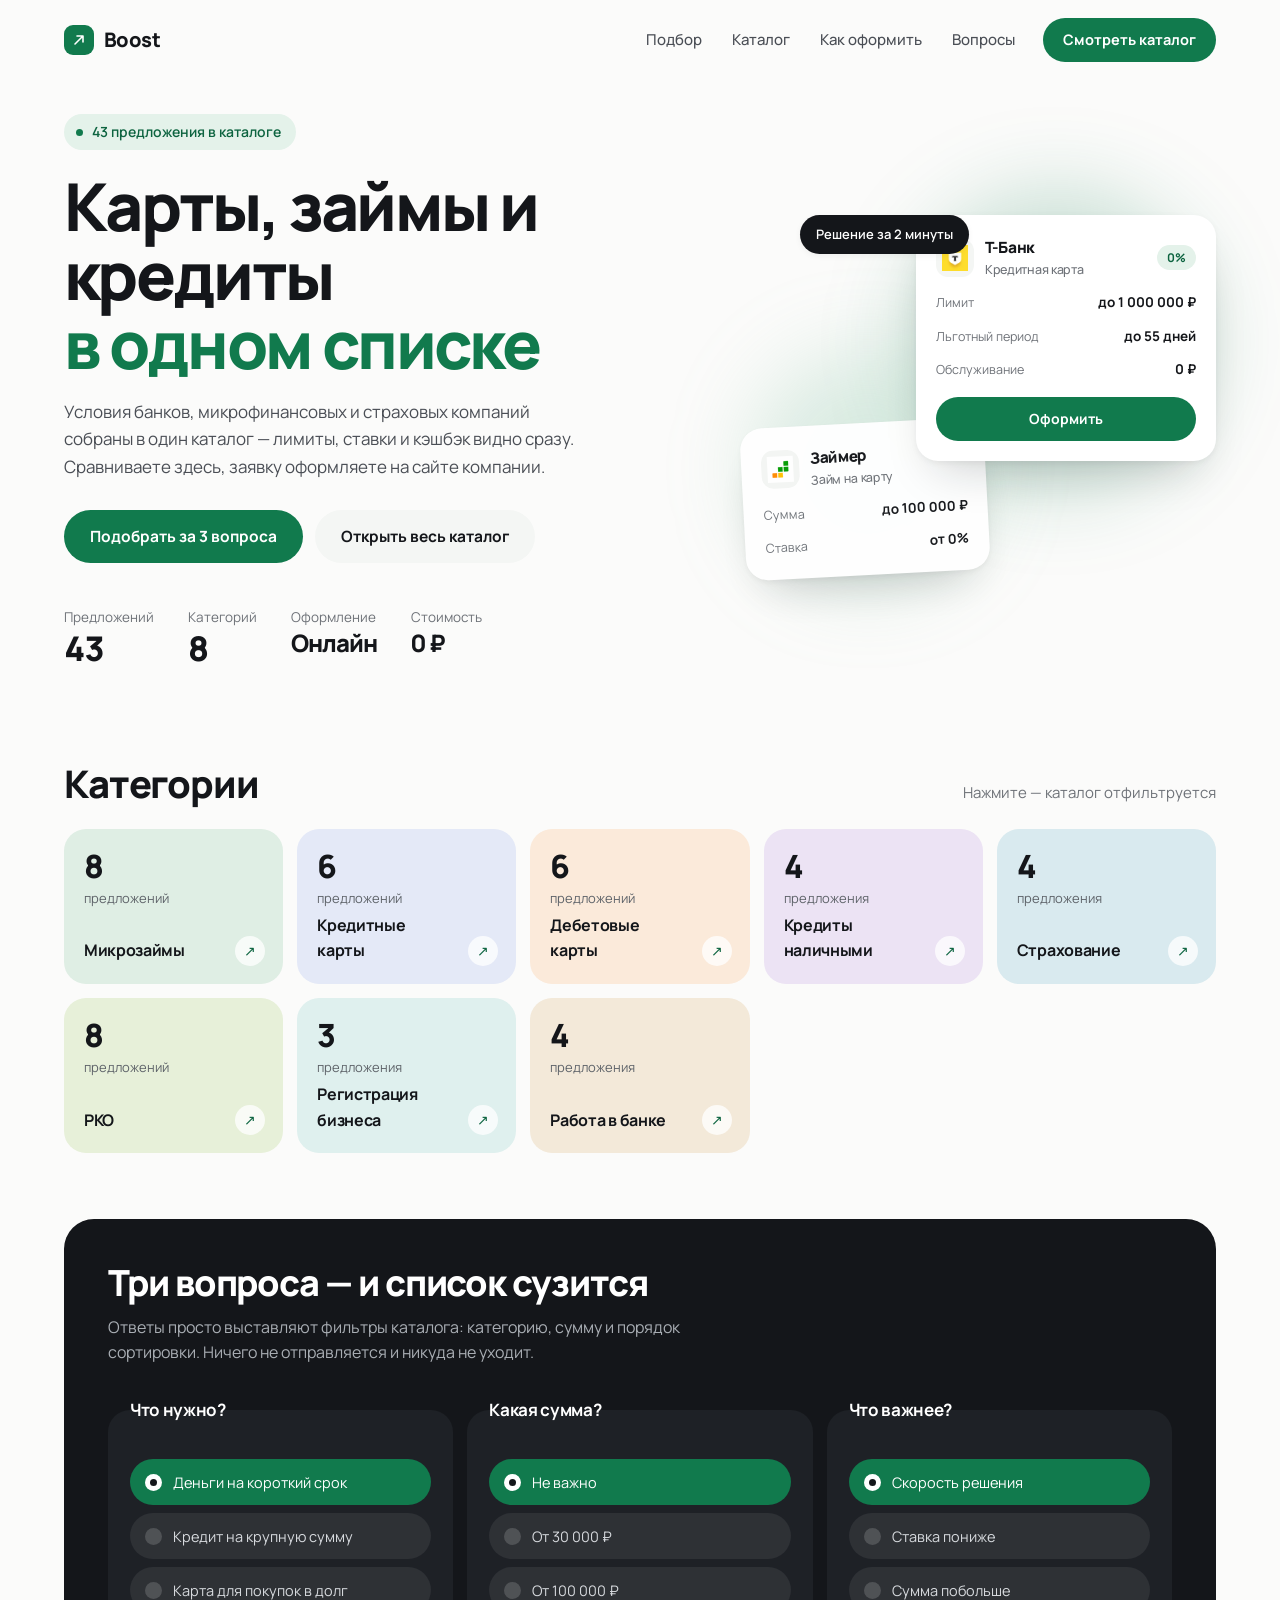
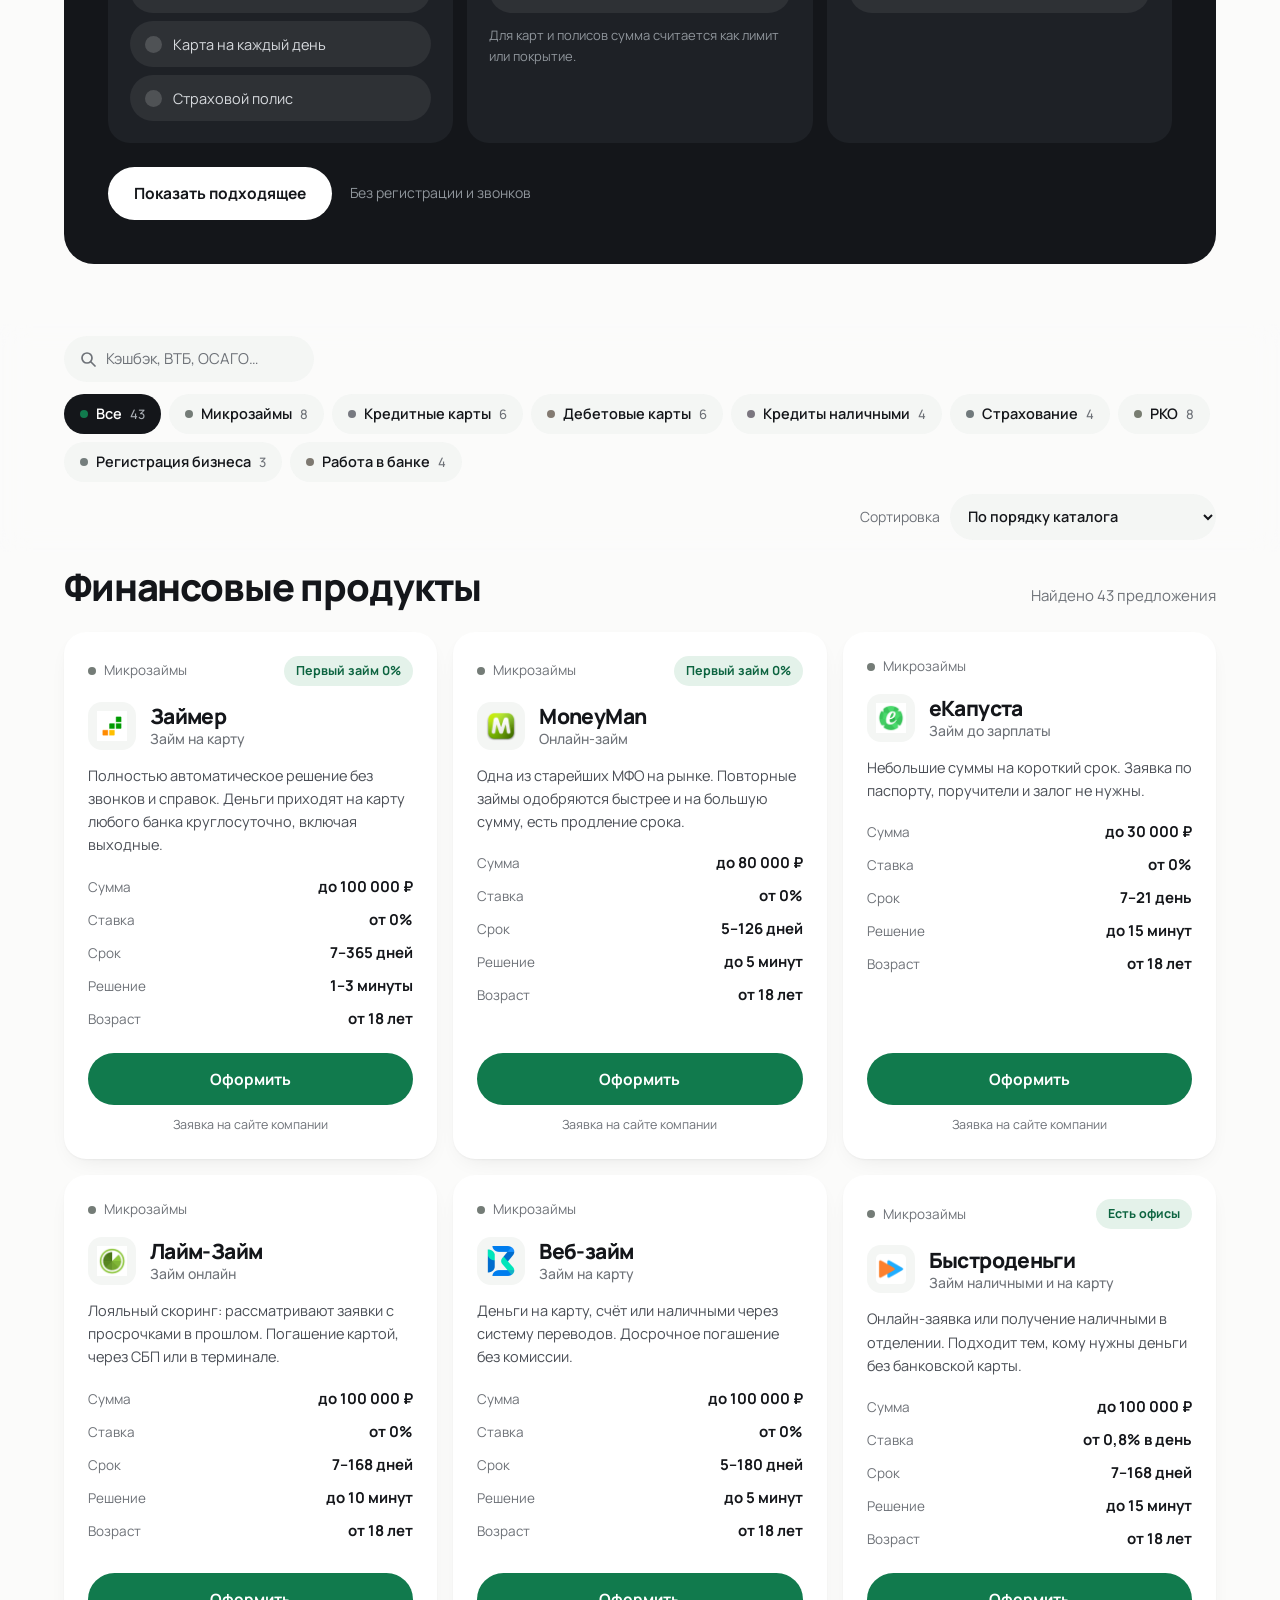
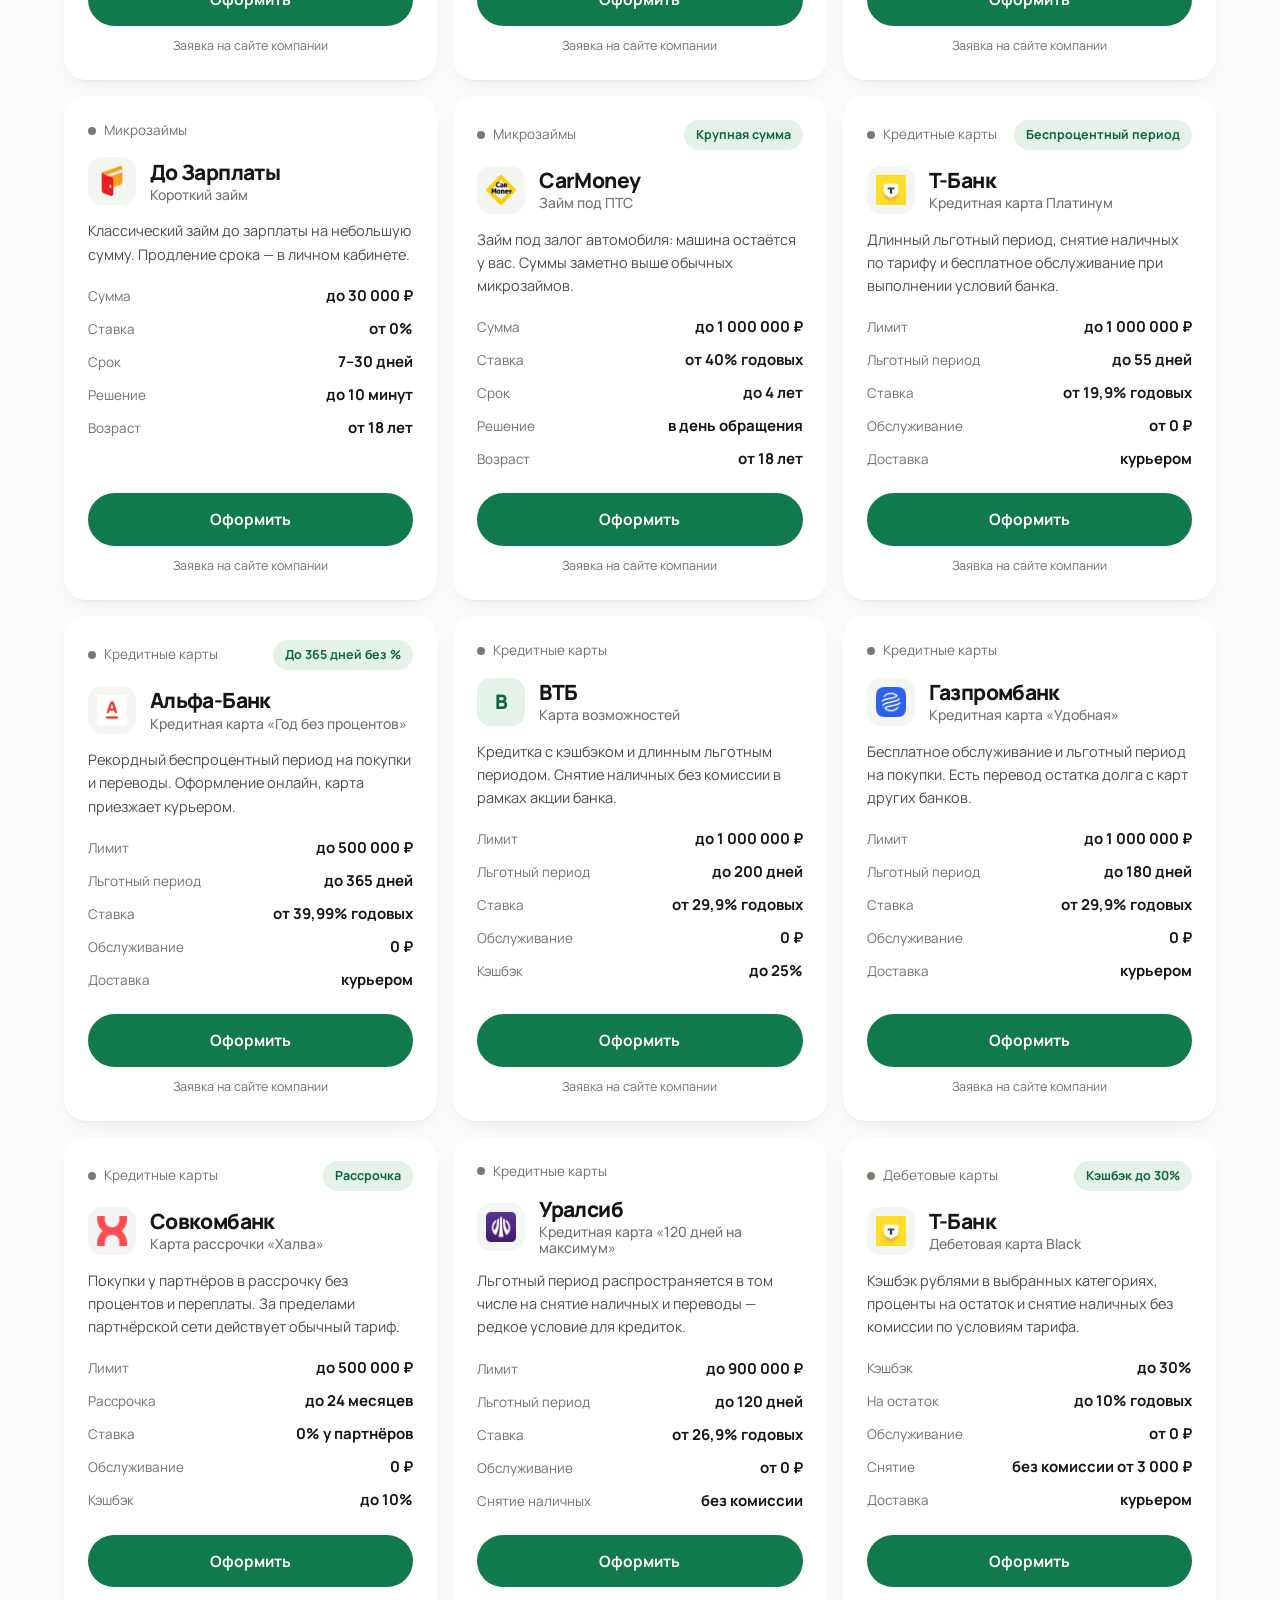
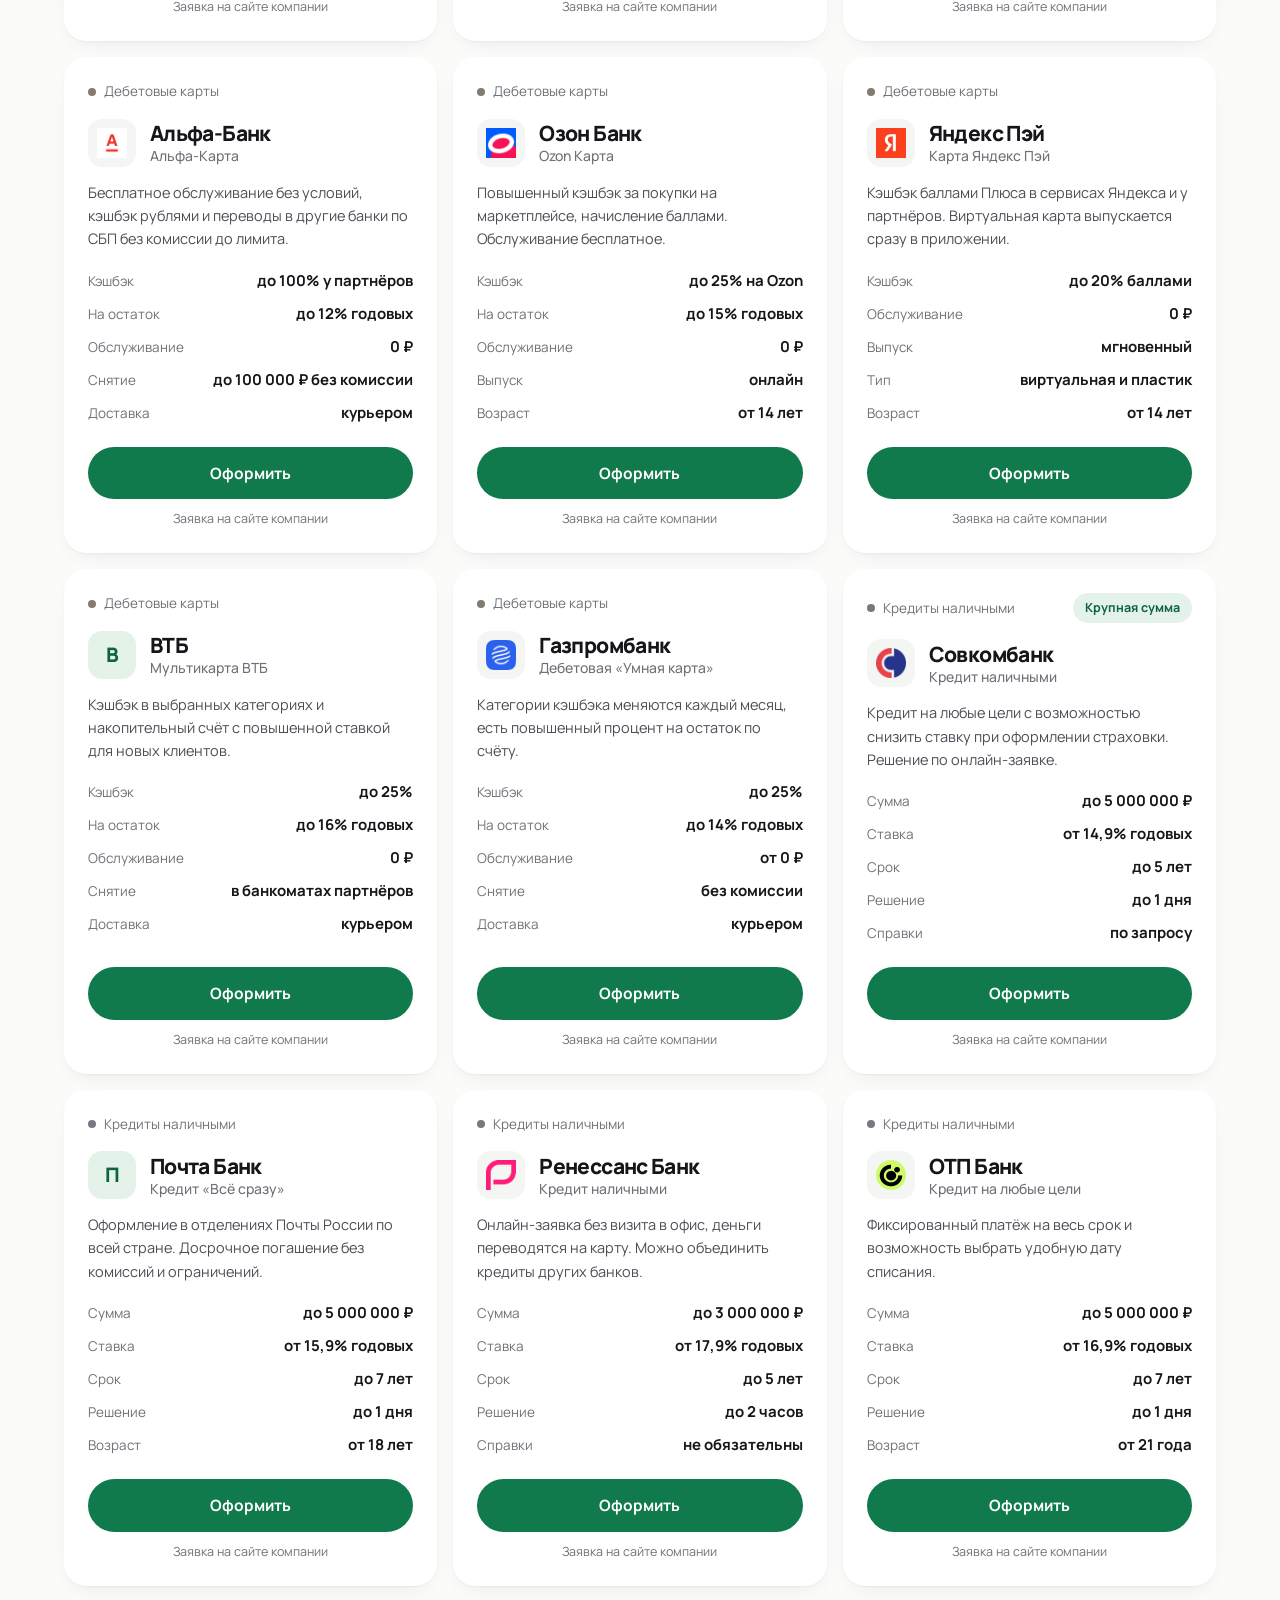
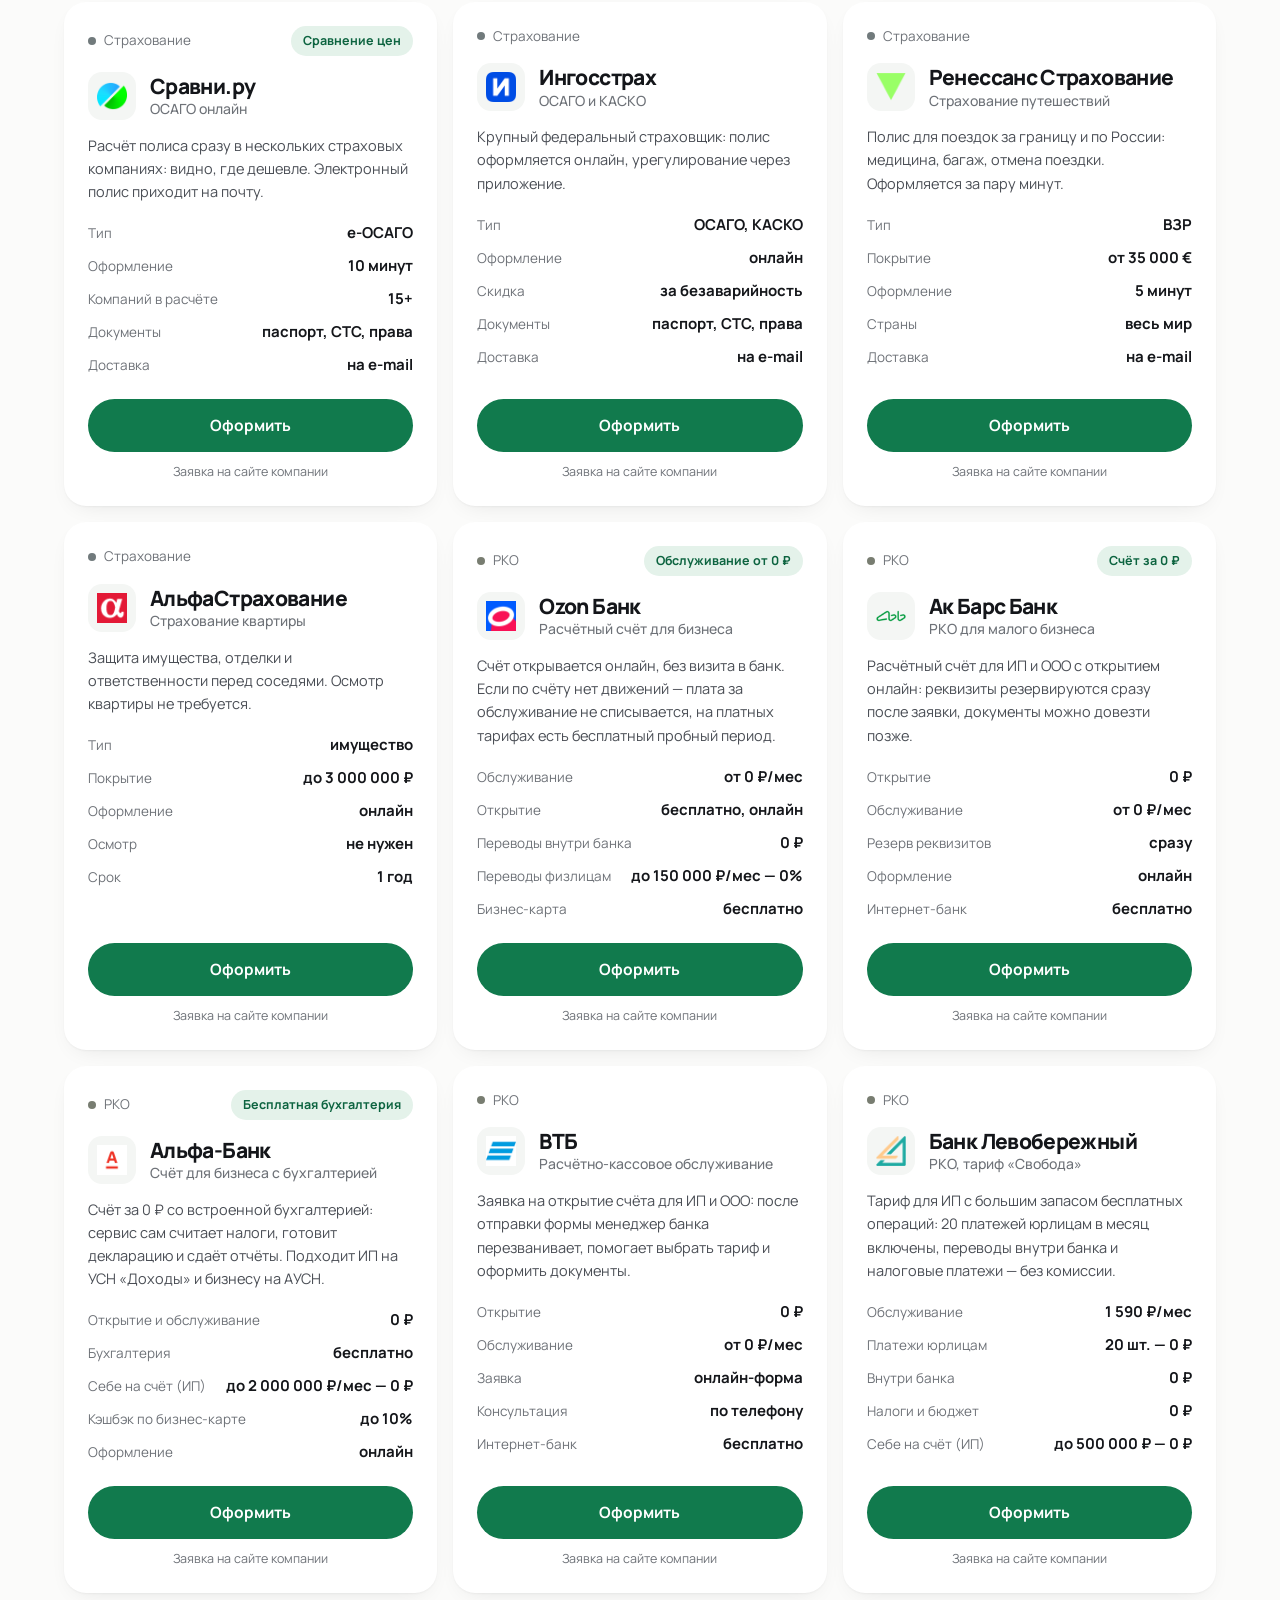
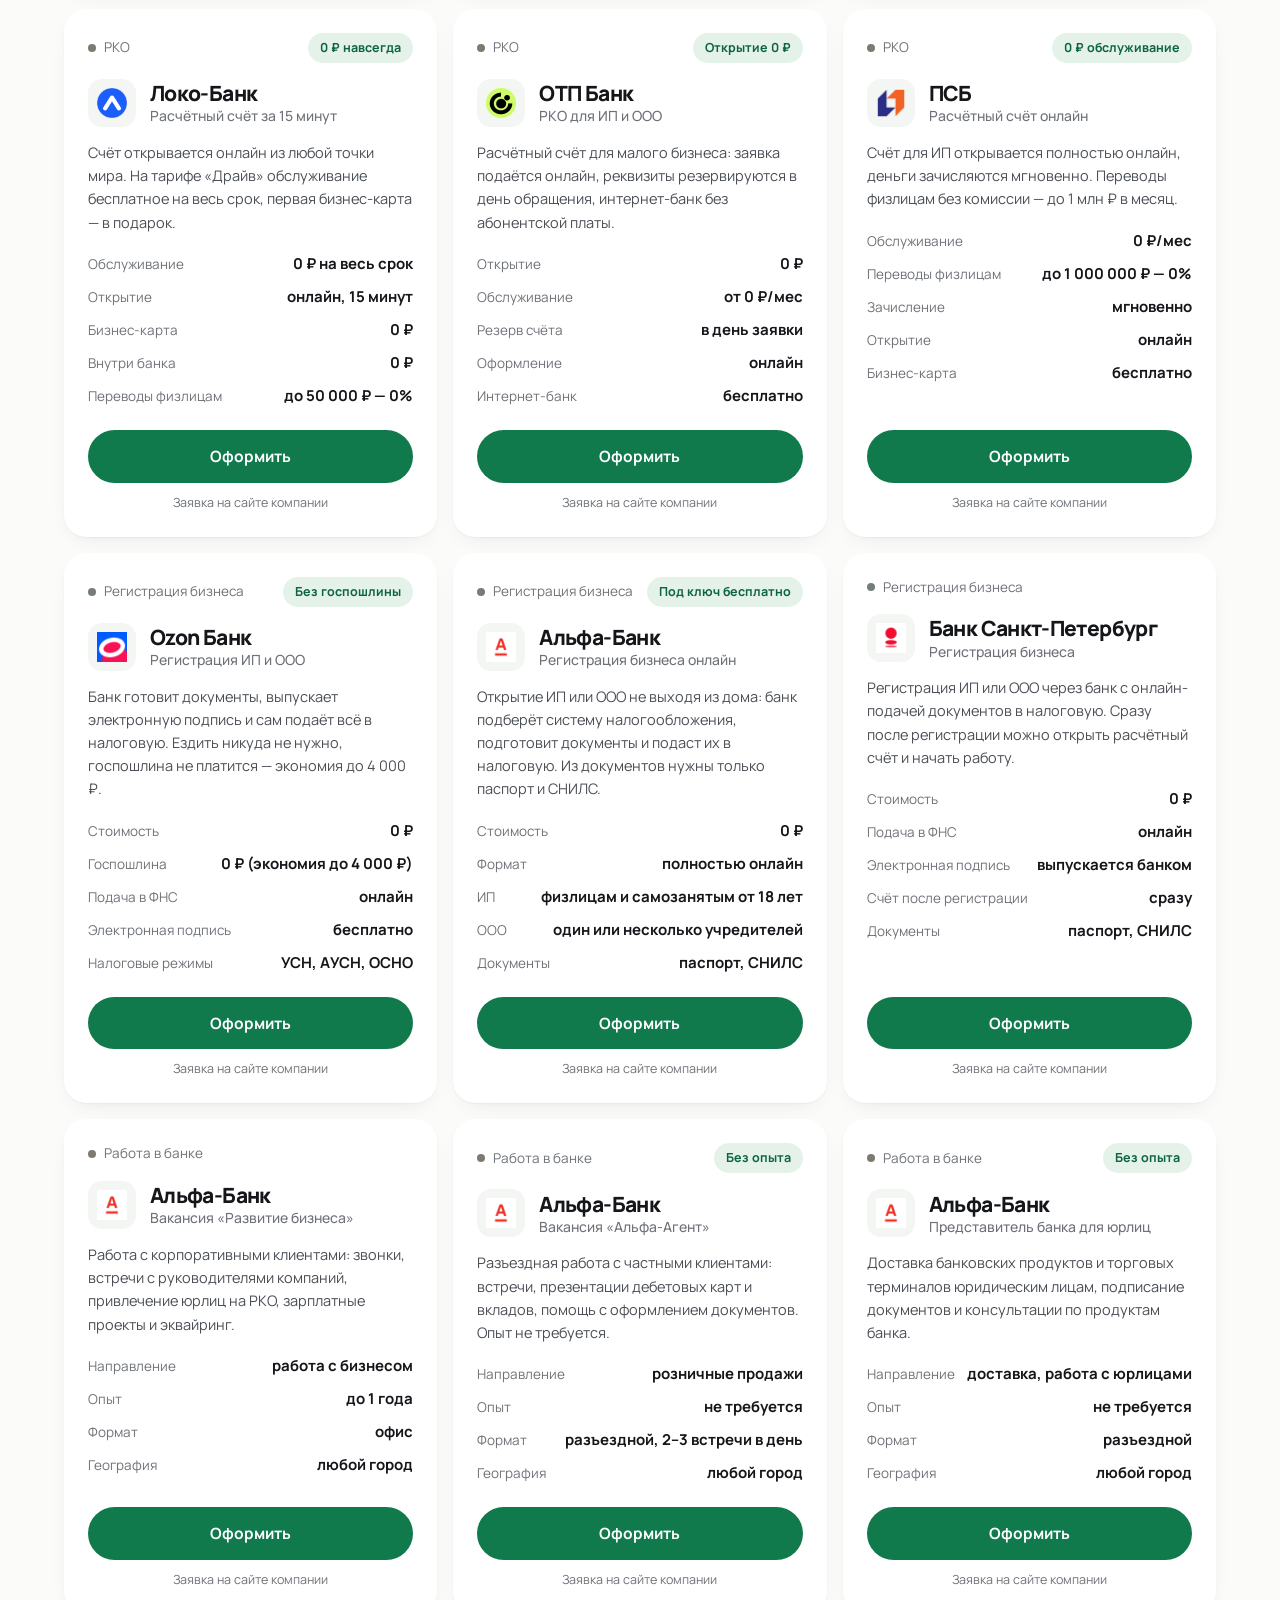
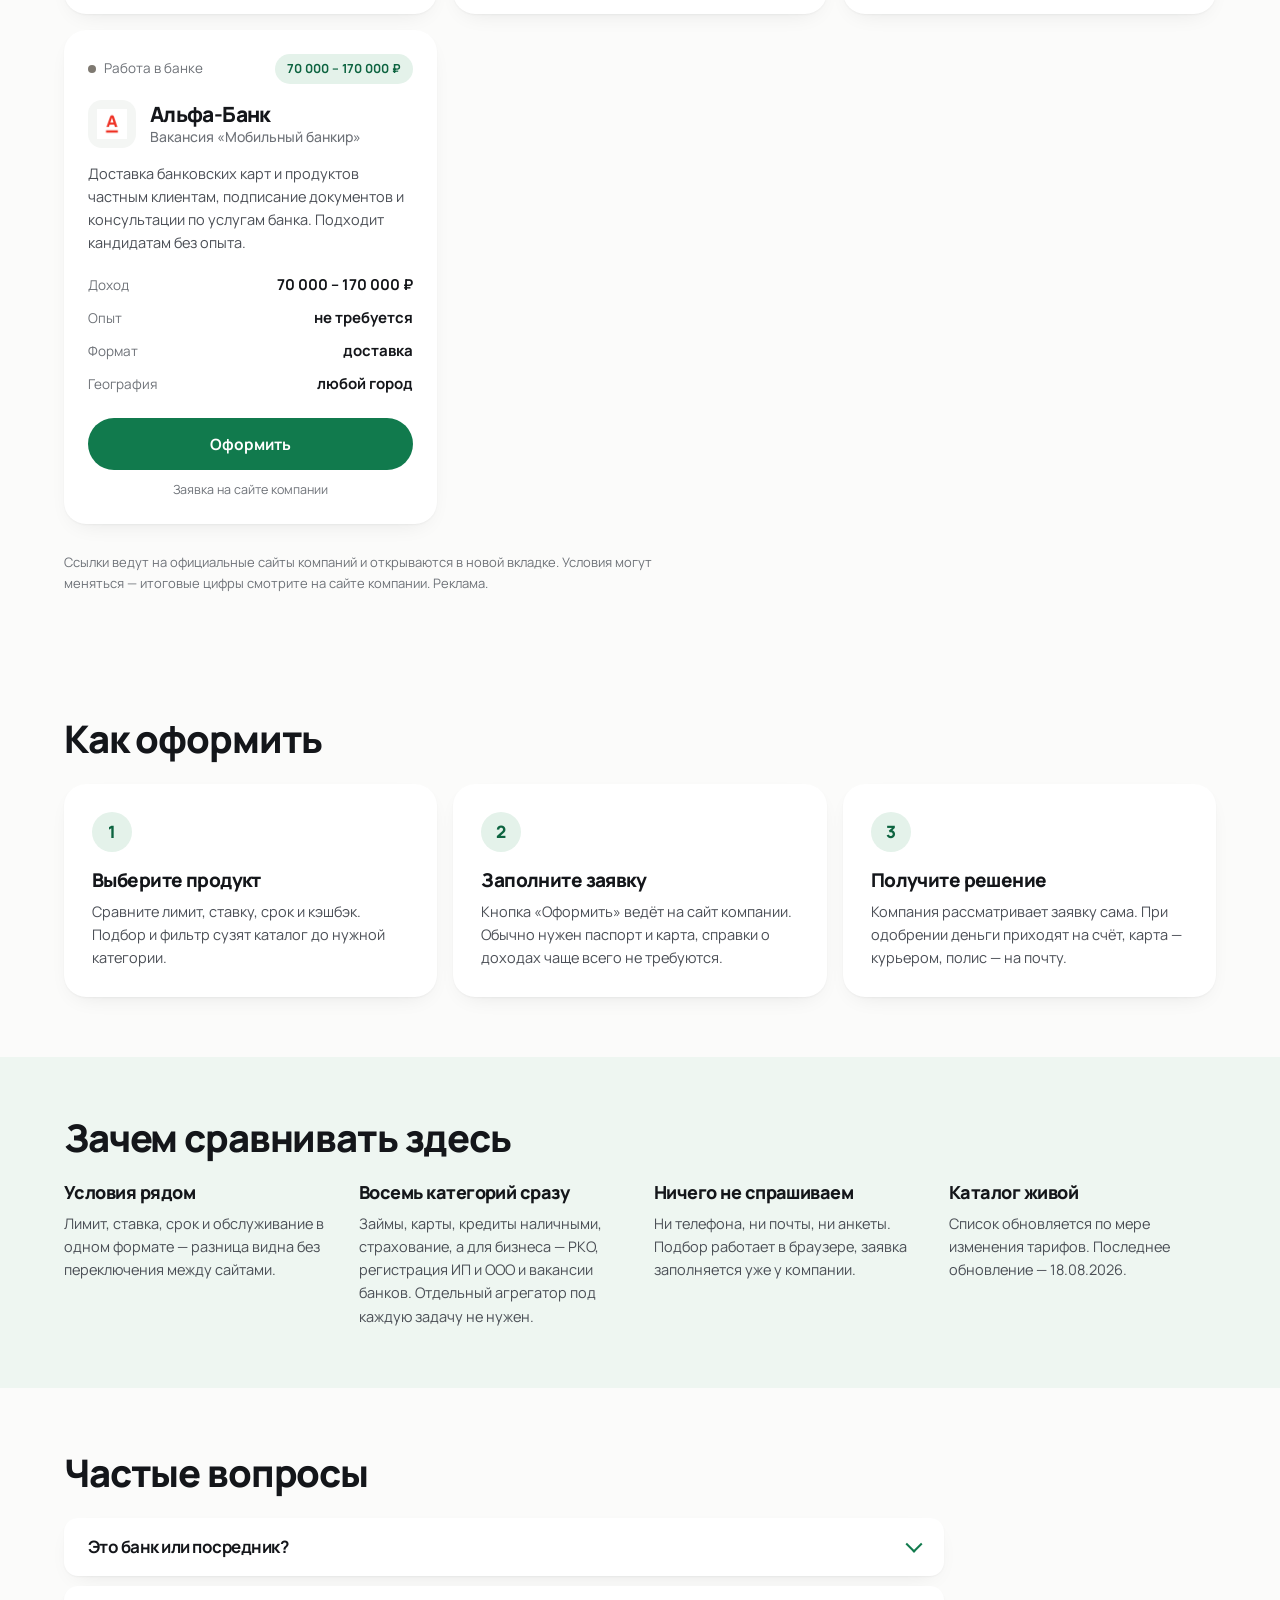
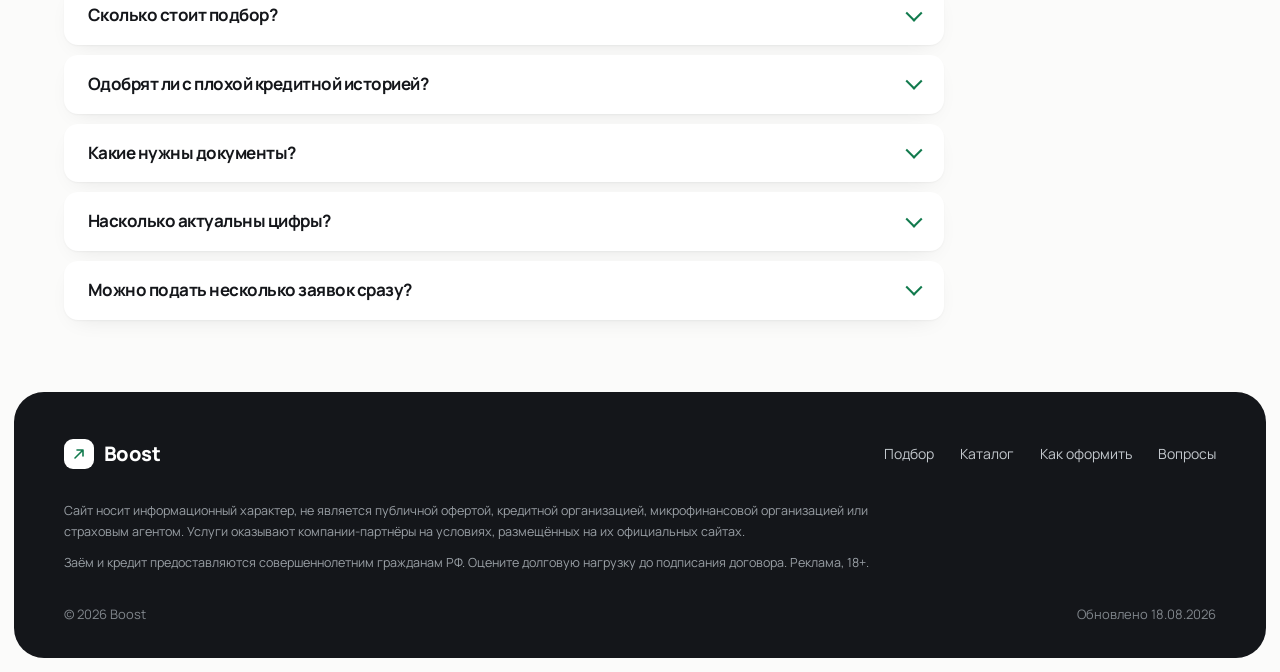
==== commit ac70f8ec: "Офферы клиента: РКО (8), регистрация бизнеса (3), вакансии банка (4) + библиотека картинок в админке" ====
--- a/index.html
+++ b/index.html
@@ -6,10 +6,10 @@
 <!-- Появление блоков включается только при живом JS: без него всё видно сразу. -->
 <script>document.documentElement.className += " js";</script>
 <title>Каталог финансовых продуктов — BOOST: карты, займы, кредиты и страхование</title>
-<meta name="description" content="BOOST — каталог финансовых продуктов: кредитные и дебетовые карты, микрозаймы, кредиты наличными и страховые полисы. Условия собраны в одном месте, заявка оформляется на сайте компании.">
+<meta name="description" content="BOOST — каталог финансовых продуктов: кредитные и дебетовые карты, микрозаймы, кредиты наличными, страховые полисы, РКО и регистрация бизнеса. Условия собраны в одном месте, заявка оформляется на сайте компании.">
 <meta name="theme-color" content="#fbfbfa">
 <meta property="og:title" content="BOOST — каталог финансовых продуктов">
-<meta property="og:description" content="Карты, займы, кредиты и страхование. Условия в одном списке, подбор за три вопроса.">
+<meta property="og:description" content="Карты, займы, кредиты, страхование, РКО и регистрация бизнеса. Условия в одном списке, подбор за три вопроса.">
 <meta property="og:type" content="website">
 <meta property="og:locale" content="ru_RU">
 <link rel="icon" href="data:image/svg+xml,<svg xmlns='http://www.w3.org/2000/svg' viewBox='0 0 32 32'><rect width='32' height='32' rx='8' fill='%23117a4d'/><path d='M10 21L21 10M21 10h-8M21 10v8' stroke='%23fff' stroke-width='2.6' fill='none' stroke-linecap='round' stroke-linejoin='round'/></svg>">
@@ -25,7 +25,7 @@
         href="https://fonts.googleapis.com/css2?family=Manrope:wght@400;500;600;700;800&display=swap">
 </noscript>
 
-<link rel="stylesheet" href="assets/style.css?v=3">
+<link rel="stylesheet" href="assets/style.css?v=4">
 </head>
 <body>
 
@@ -65,7 +65,7 @@
       <div class="hero__main">
         <p class="pill pill--soft">
           <span class="pill__dot" aria-hidden="true"></span>
-          <span><span id="hero-count">28</span> <span id="offers-word">предложений</span> в каталоге</span>
+          <span><span id="hero-count">43</span> <span id="offers-word">предложения</span> в каталоге</span>
         </p>
 
         <h1 class="hero__title">
@@ -88,15 +88,15 @@
           <div>
             <dt>Предложений</dt>
             <dd>
-              <span class="num" id="stat-offers" aria-hidden="true">28</span>
-              <span class="visually-hidden">28 предложений в каталоге</span>
+              <span class="num" id="stat-offers" aria-hidden="true">43</span>
+              <span class="visually-hidden">43 предложения в каталоге</span>
             </dd>
           </div>
           <div>
             <dt>Категорий</dt>
             <dd>
-              <span class="num" id="stat-cats" aria-hidden="true">5</span>
-              <span class="visually-hidden">5 категорий</span>
+              <span class="num" id="stat-cats" aria-hidden="true">8</span>
+              <span class="visually-hidden">8 категорий</span>
             </dd>
           </div>
           <div>
@@ -305,8 +305,8 @@
           <p>Лимит, ставка, срок и обслуживание в одном формате — разница видна без переключения между сайтами.</p>
         </li>
         <li>
-          <h3>Пять категорий сразу</h3>
-          <p>Займы, кредитные и дебетовые карты, кредиты наличными и страхование. Отдельный агрегатор под каждую задачу не нужен.</p>
+          <h3>Восемь категорий сразу</h3>
+          <p>Займы, карты, кредиты наличными, страхование, а для бизнеса — РКО, регистрация ИП и ООО и вакансии банков. Отдельный агрегатор под каждую задачу не нужен.</p>
         </li>
         <li>
           <h3>Ничего не спрашиваем</h3>
@@ -407,7 +407,7 @@
   </div>
 </footer>
 
-<script src="data.js?v=3"></script>
-<script src="assets/app.js?v=3"></script>
+<script src="data.js?v=4"></script>
+<script src="assets/app.js?v=4"></script>
 </body>
 </html>
--- a/assets/style.css
+++ b/assets/style.css
@@ -319,7 +319,7 @@
 }
 .cat-tile:hover { transform: translateY(-3px); box-shadow: var(--sh-2); }
 .cat-tile__num { font-size: 32px; font-weight: 800; letter-spacing: -.045em; line-height: 1.1; }
-.cat-tile__word { font-size: 13px; color: var(--muted); }
+.cat-tile__word { font-size: 13px; color: #5e6369; } /* темнее --muted: на пастельных плитках нужен контраст 4.5:1 */
 /* справа снизу висит кружок со стрелкой — оставляем ему место */
 .cat-tile__name { margin-top: auto; padding-right: 42px; font-size: 16px; font-weight: 700; letter-spacing: -.02em; }
 .cat-tile__go {
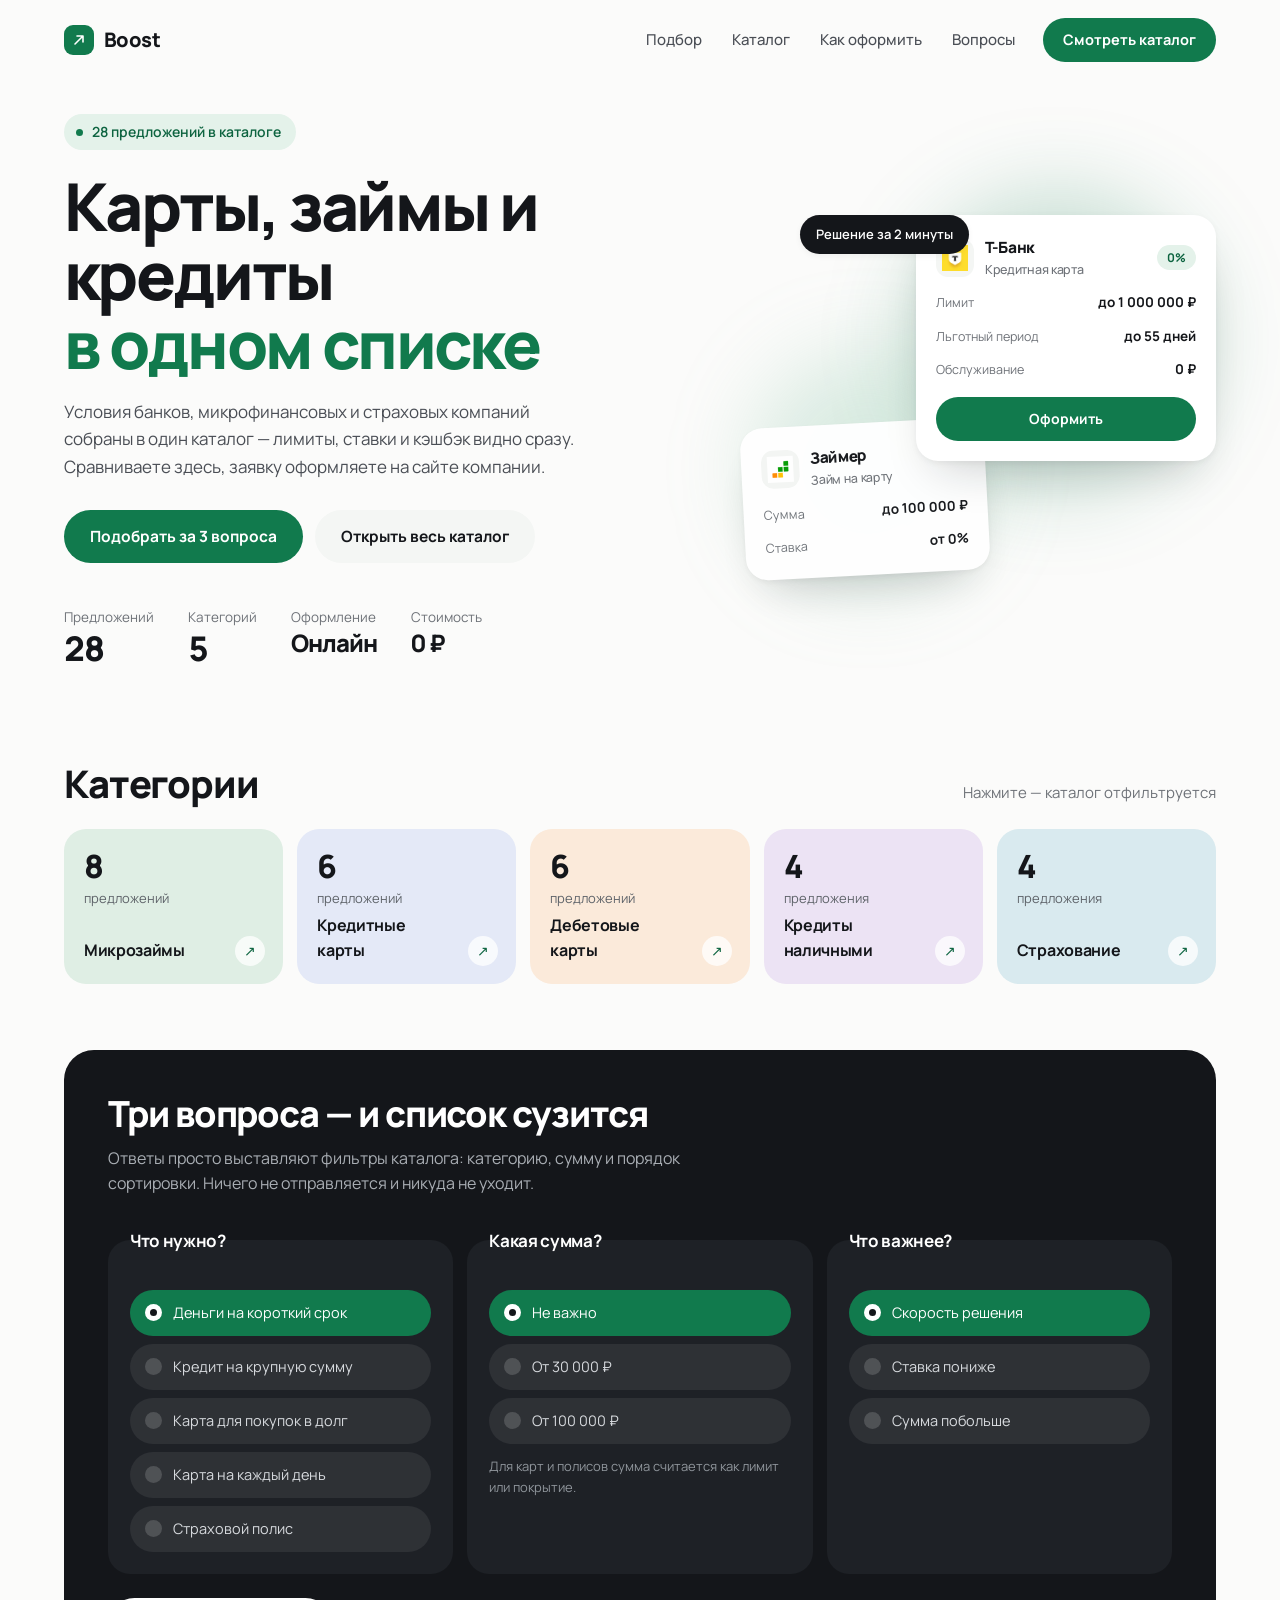
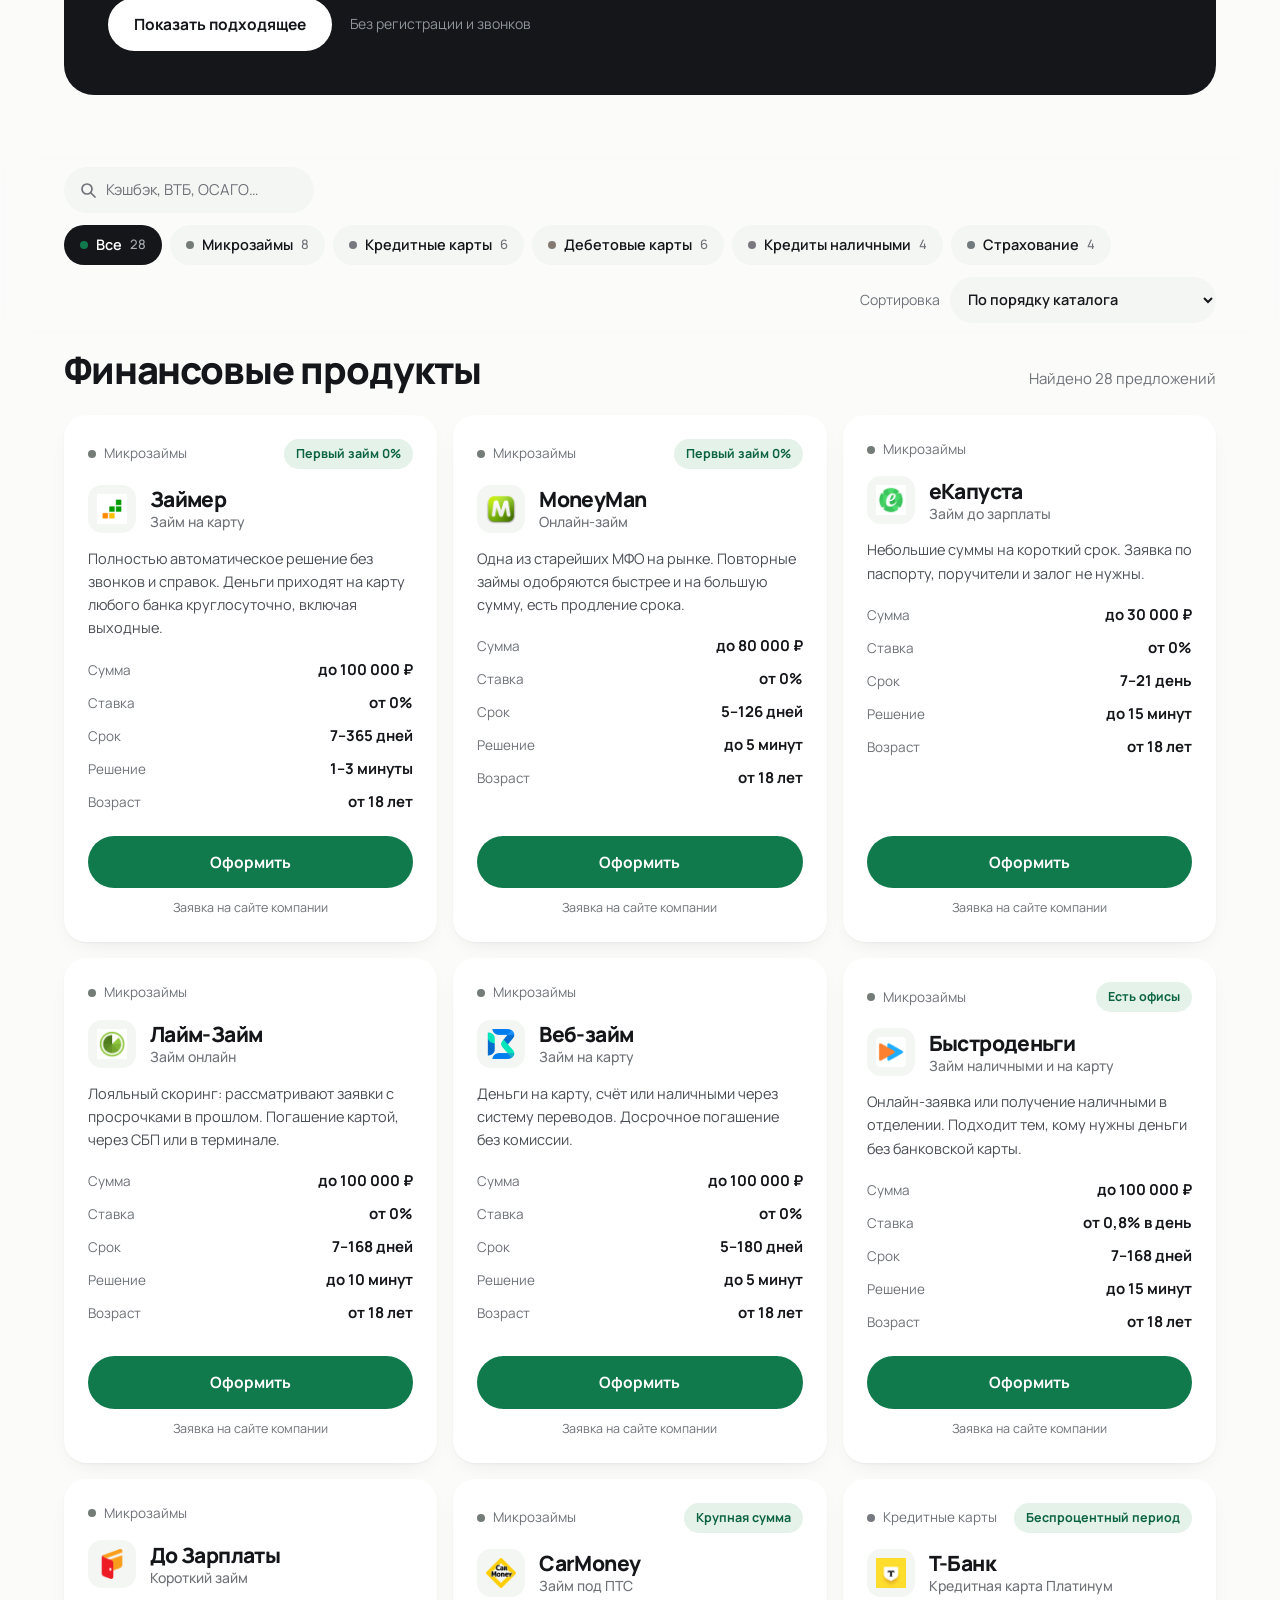
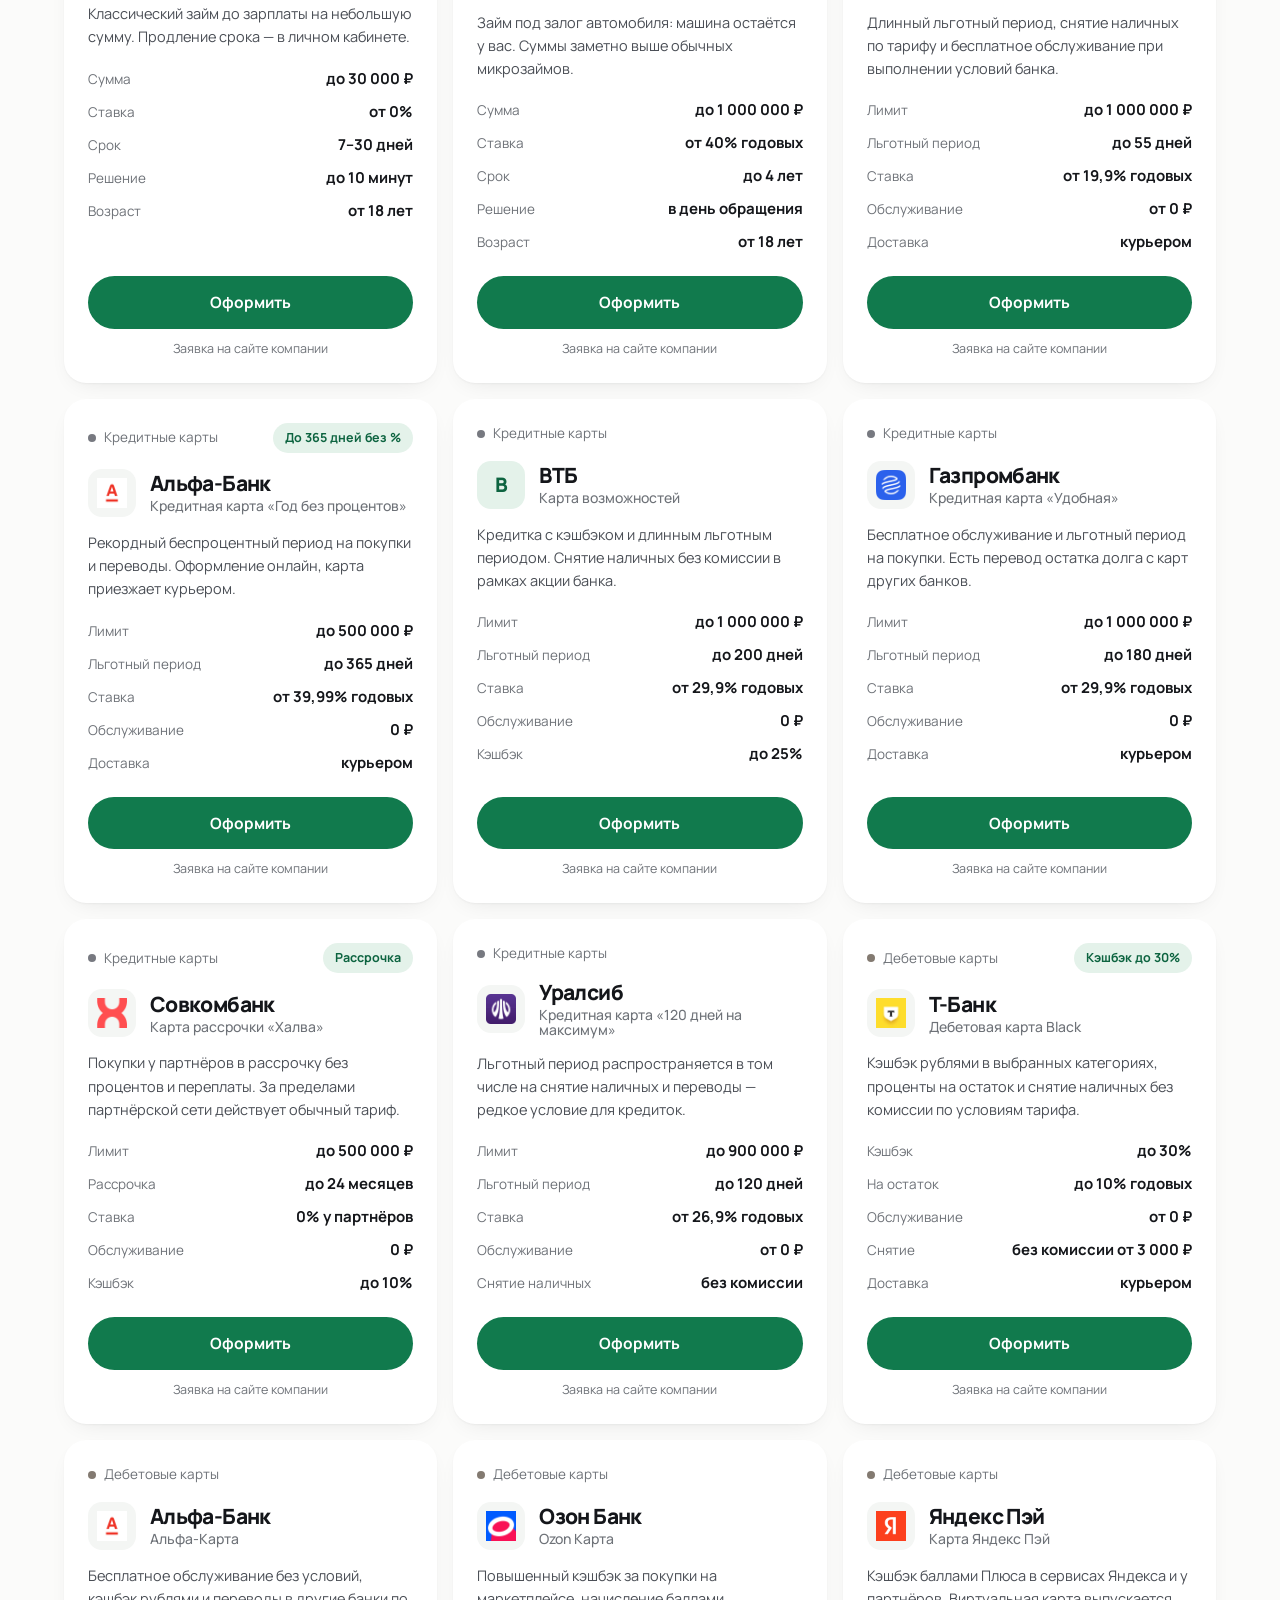
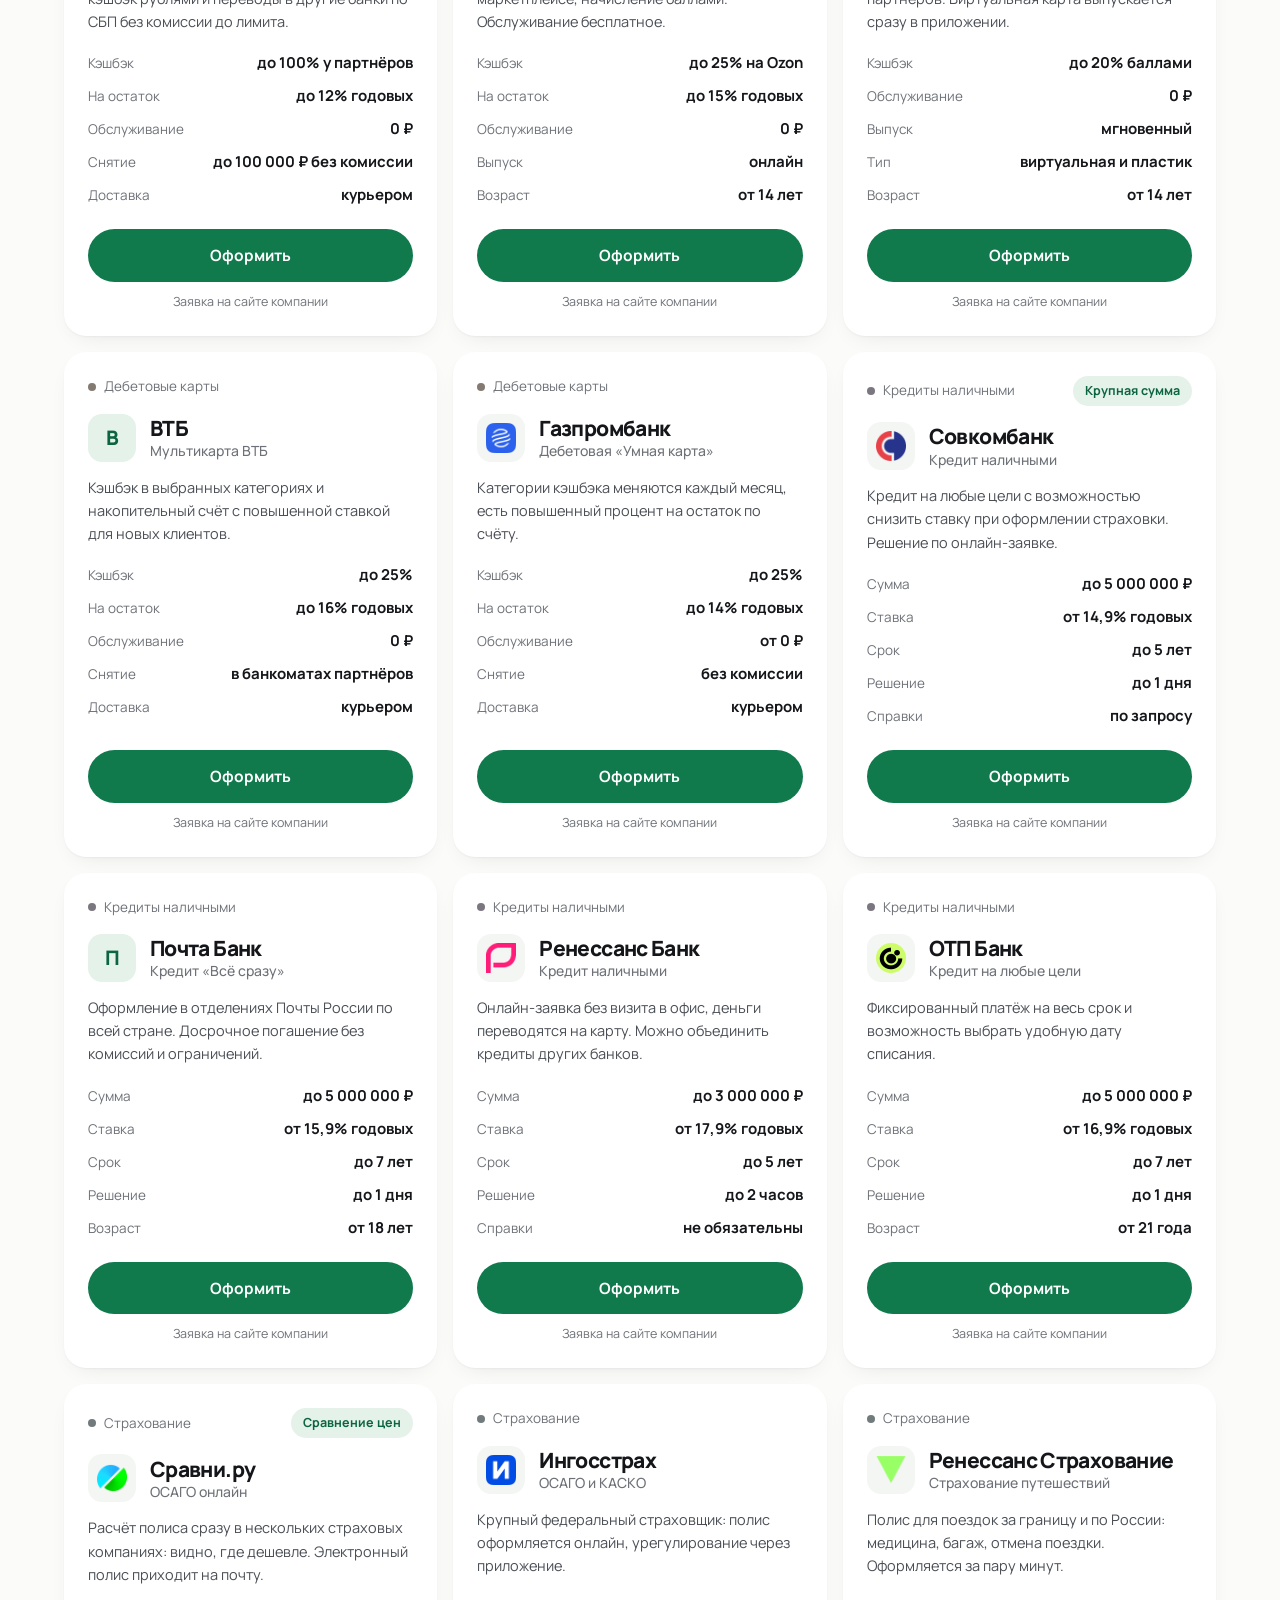
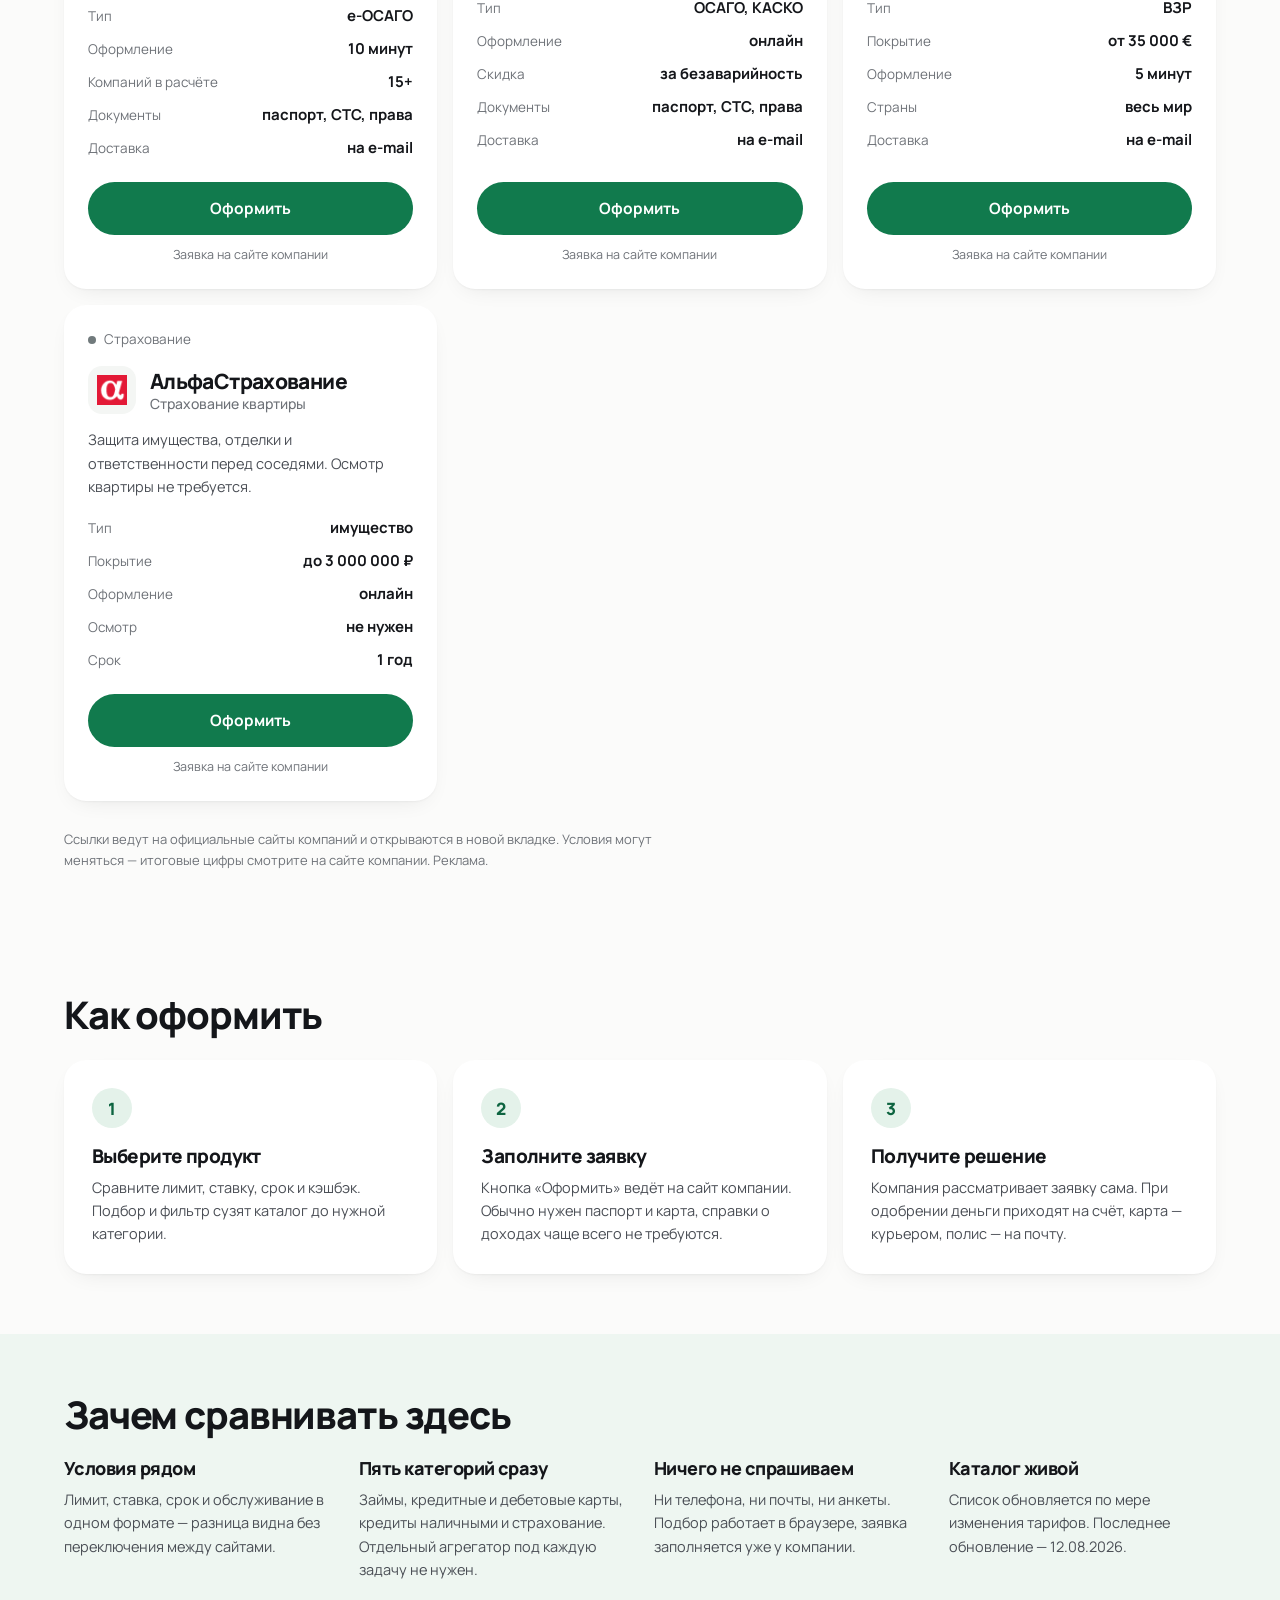
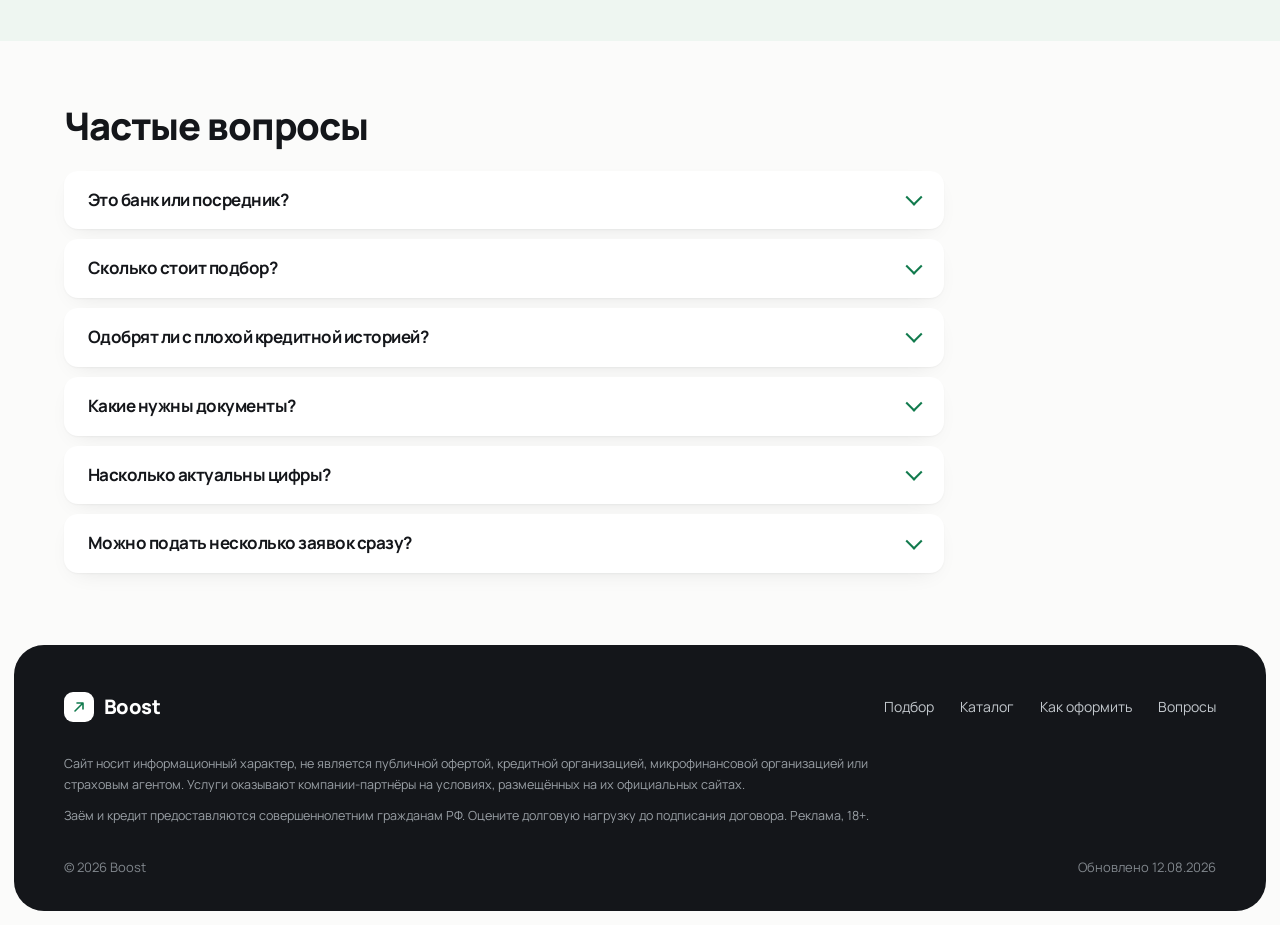
==== commit ad109d69: "Откат: офферы fincpanetwork принадлежат другому проекту — каталог снова 28 предложений / 5 категорий" ====
--- a/index.html
+++ b/index.html
@@ -6,10 +6,10 @@
 <!-- Появление блоков включается только при живом JS: без него всё видно сразу. -->
 <script>document.documentElement.className += " js";</script>
 <title>Каталог финансовых продуктов — BOOST: карты, займы, кредиты и страхование</title>
-<meta name="description" content="BOOST — каталог финансовых продуктов: кредитные и дебетовые карты, микрозаймы, кредиты наличными, страховые полисы, РКО и регистрация бизнеса. Условия собраны в одном месте, заявка оформляется на сайте компании.">
+<meta name="description" content="BOOST — каталог финансовых продуктов: кредитные и дебетовые карты, микрозаймы, кредиты наличными и страховые полисы. Условия собраны в одном месте, заявка оформляется на сайте компании.">
 <meta name="theme-color" content="#fbfbfa">
 <meta property="og:title" content="BOOST — каталог финансовых продуктов">
-<meta property="og:description" content="Карты, займы, кредиты, страхование, РКО и регистрация бизнеса. Условия в одном списке, подбор за три вопроса.">
+<meta property="og:description" content="Карты, займы, кредиты и страхование. Условия в одном списке, подбор за три вопроса.">
 <meta property="og:type" content="website">
 <meta property="og:locale" content="ru_RU">
 <link rel="icon" href="data:image/svg+xml,<svg xmlns='http://www.w3.org/2000/svg' viewBox='0 0 32 32'><rect width='32' height='32' rx='8' fill='%23117a4d'/><path d='M10 21L21 10M21 10h-8M21 10v8' stroke='%23fff' stroke-width='2.6' fill='none' stroke-linecap='round' stroke-linejoin='round'/></svg>">
@@ -25,7 +25,7 @@
         href="https://fonts.googleapis.com/css2?family=Manrope:wght@400;500;600;700;800&display=swap">
 </noscript>
 
-<link rel="stylesheet" href="assets/style.css?v=4">
+<link rel="stylesheet" href="assets/style.css?v=5">
 </head>
 <body>
 
@@ -65,7 +65,7 @@
       <div class="hero__main">
         <p class="pill pill--soft">
           <span class="pill__dot" aria-hidden="true"></span>
-          <span><span id="hero-count">43</span> <span id="offers-word">предложения</span> в каталоге</span>
+          <span><span id="hero-count">28</span> <span id="offers-word">предложений</span> в каталоге</span>
         </p>
 
         <h1 class="hero__title">
@@ -88,15 +88,15 @@
           <div>
             <dt>Предложений</dt>
             <dd>
-              <span class="num" id="stat-offers" aria-hidden="true">43</span>
-              <span class="visually-hidden">43 предложения в каталоге</span>
+              <span class="num" id="stat-offers" aria-hidden="true">28</span>
+              <span class="visually-hidden">28 предложений в каталоге</span>
             </dd>
           </div>
           <div>
             <dt>Категорий</dt>
             <dd>
-              <span class="num" id="stat-cats" aria-hidden="true">8</span>
-              <span class="visually-hidden">8 категорий</span>
+              <span class="num" id="stat-cats" aria-hidden="true">5</span>
+              <span class="visually-hidden">5 категорий</span>
             </dd>
           </div>
           <div>
@@ -305,8 +305,8 @@
           <p>Лимит, ставка, срок и обслуживание в одном формате — разница видна без переключения между сайтами.</p>
         </li>
         <li>
-          <h3>Восемь категорий сразу</h3>
-          <p>Займы, карты, кредиты наличными, страхование, а для бизнеса — РКО, регистрация ИП и ООО и вакансии банков. Отдельный агрегатор под каждую задачу не нужен.</p>
+          <h3>Пять категорий сразу</h3>
+          <p>Займы, кредитные и дебетовые карты, кредиты наличными и страхование. Отдельный агрегатор под каждую задачу не нужен.</p>
         </li>
         <li>
           <h3>Ничего не спрашиваем</h3>
@@ -407,7 +407,7 @@
   </div>
 </footer>
 
-<script src="data.js?v=4"></script>
-<script src="assets/app.js?v=4"></script>
+<script src="data.js?v=5"></script>
+<script src="assets/app.js?v=5"></script>
 </body>
 </html>
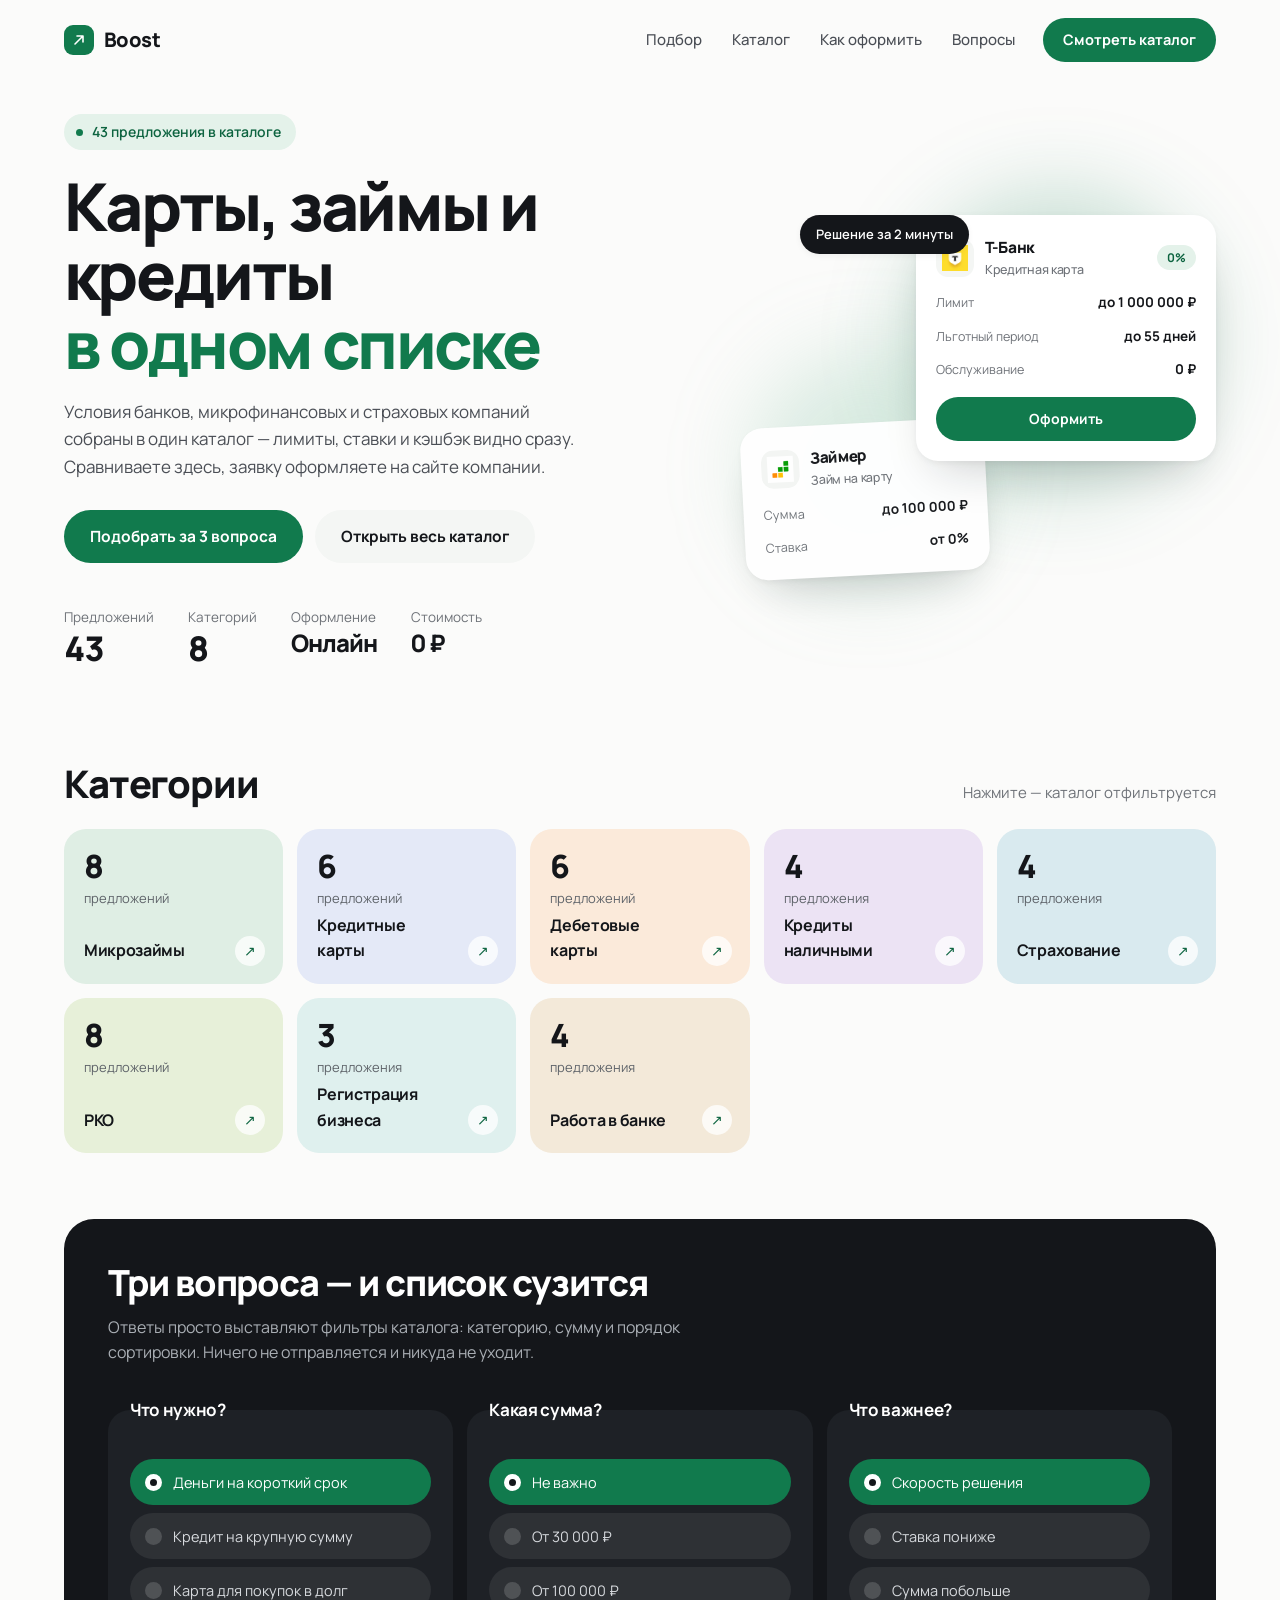
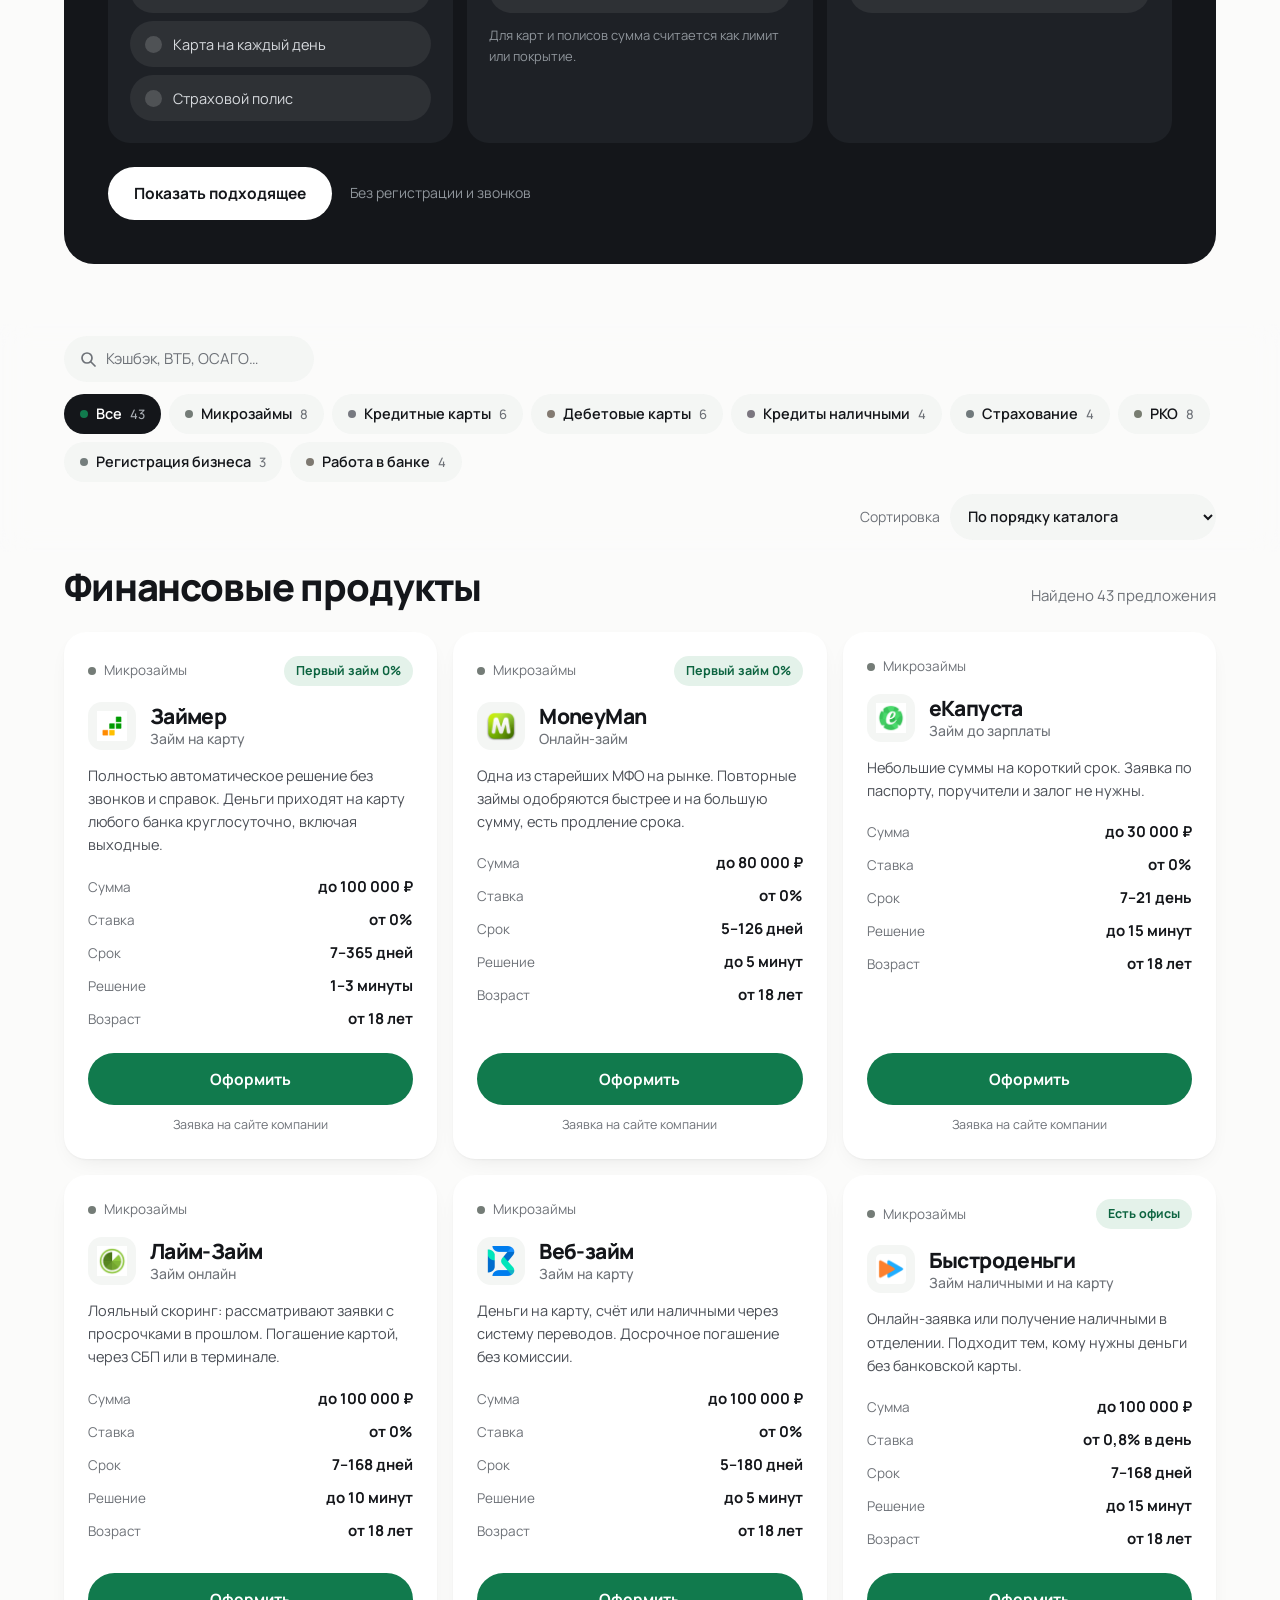
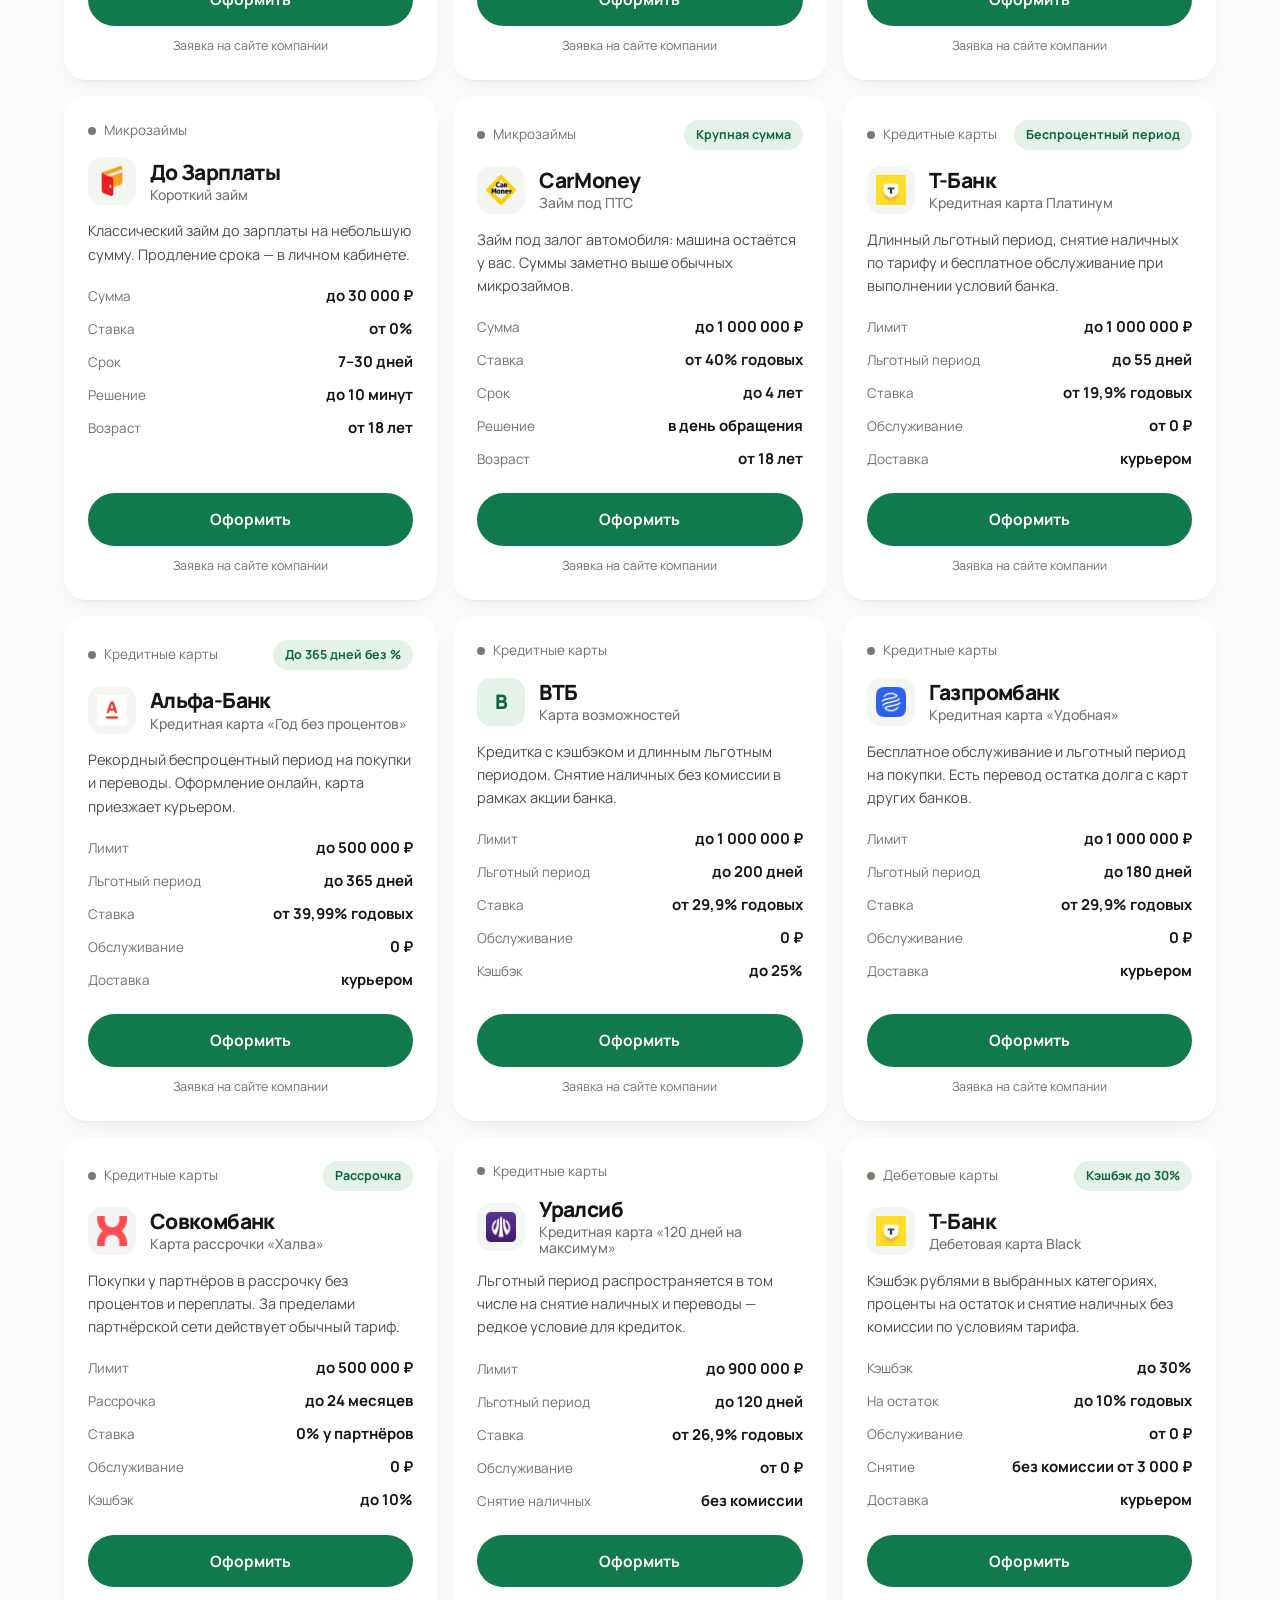
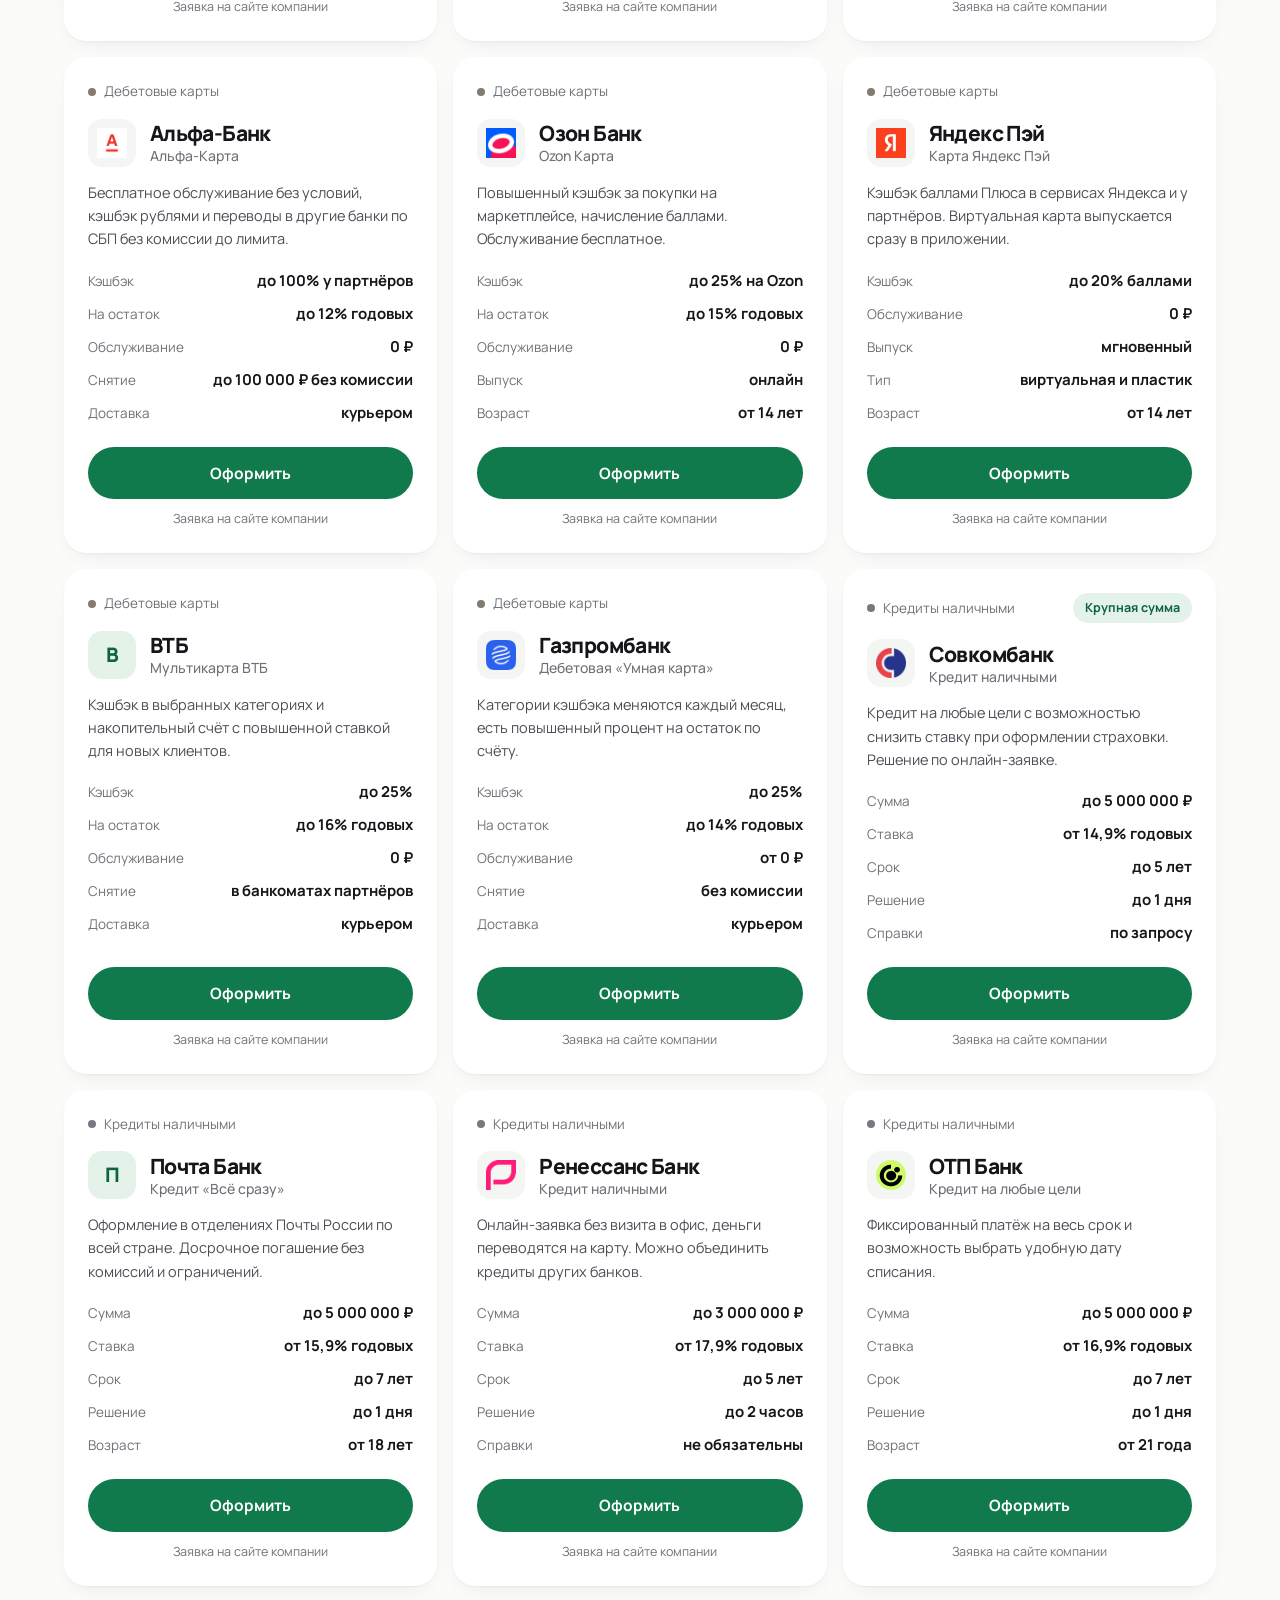
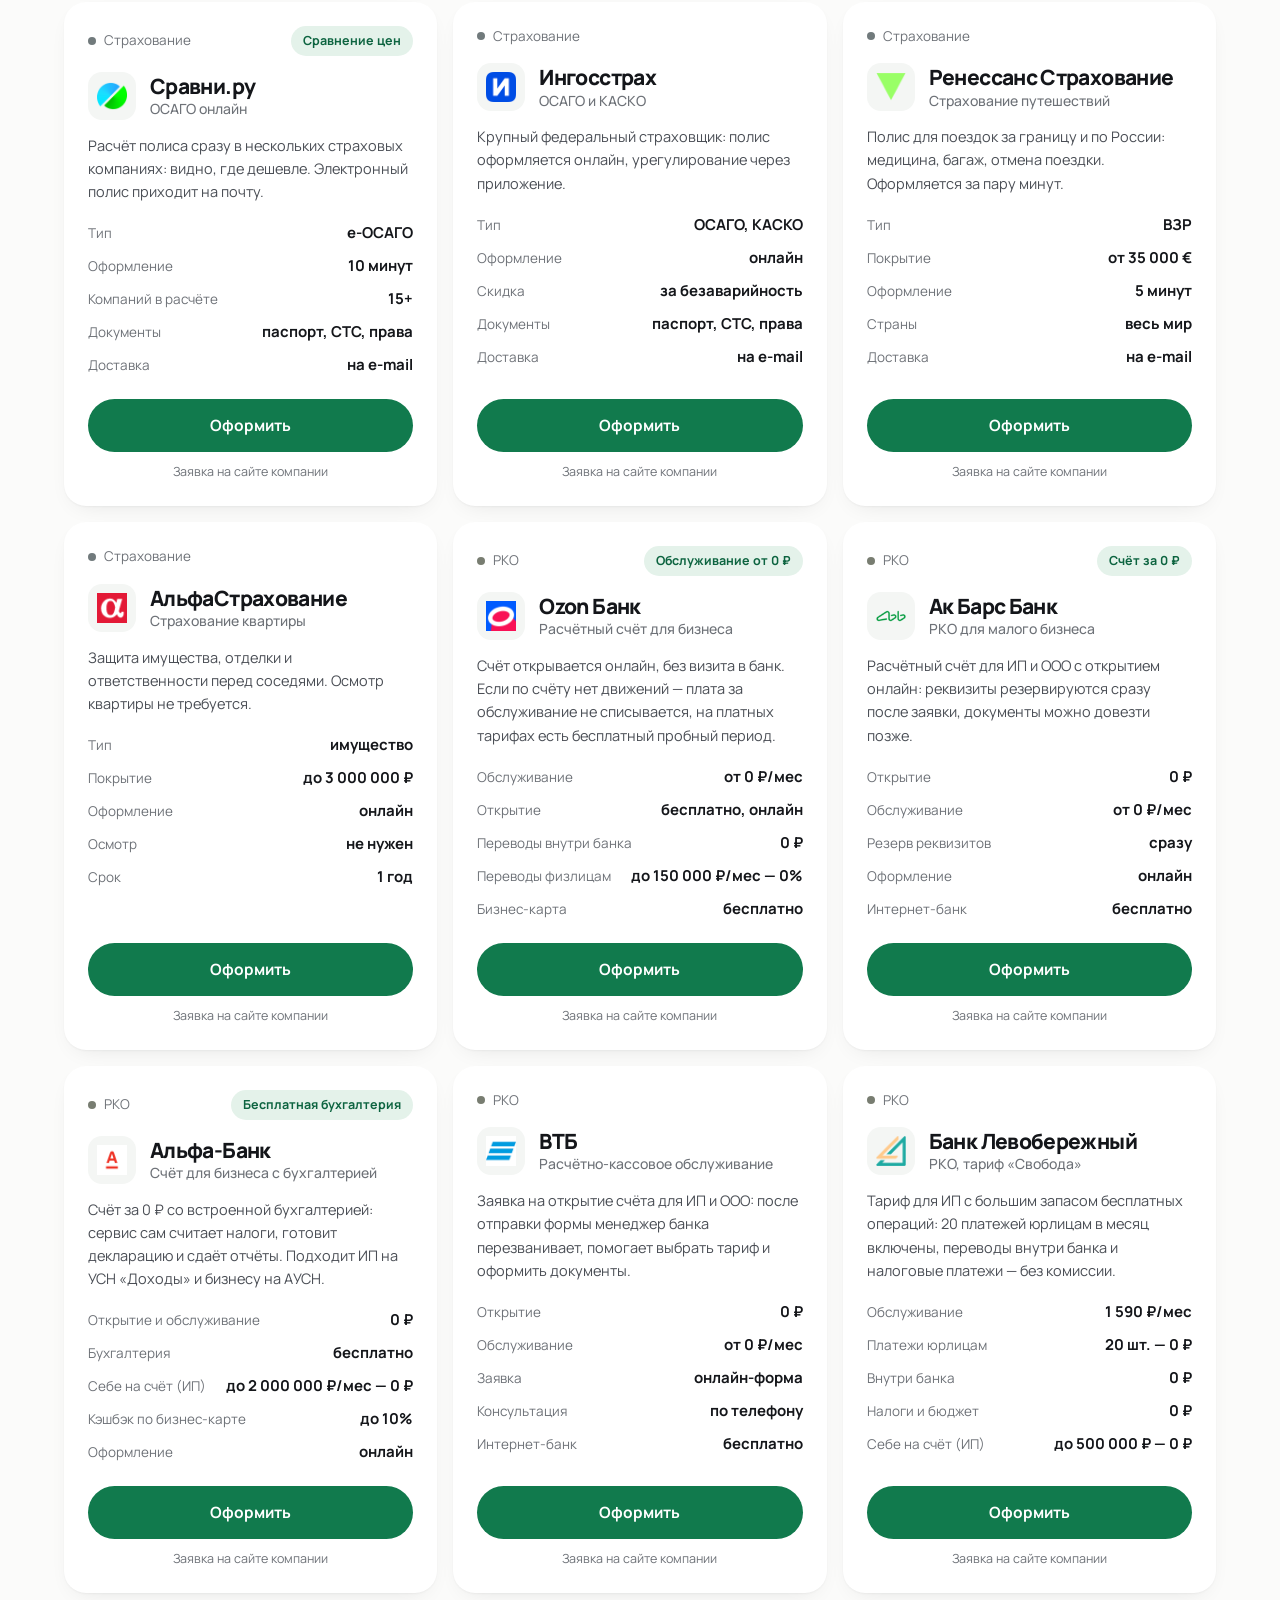
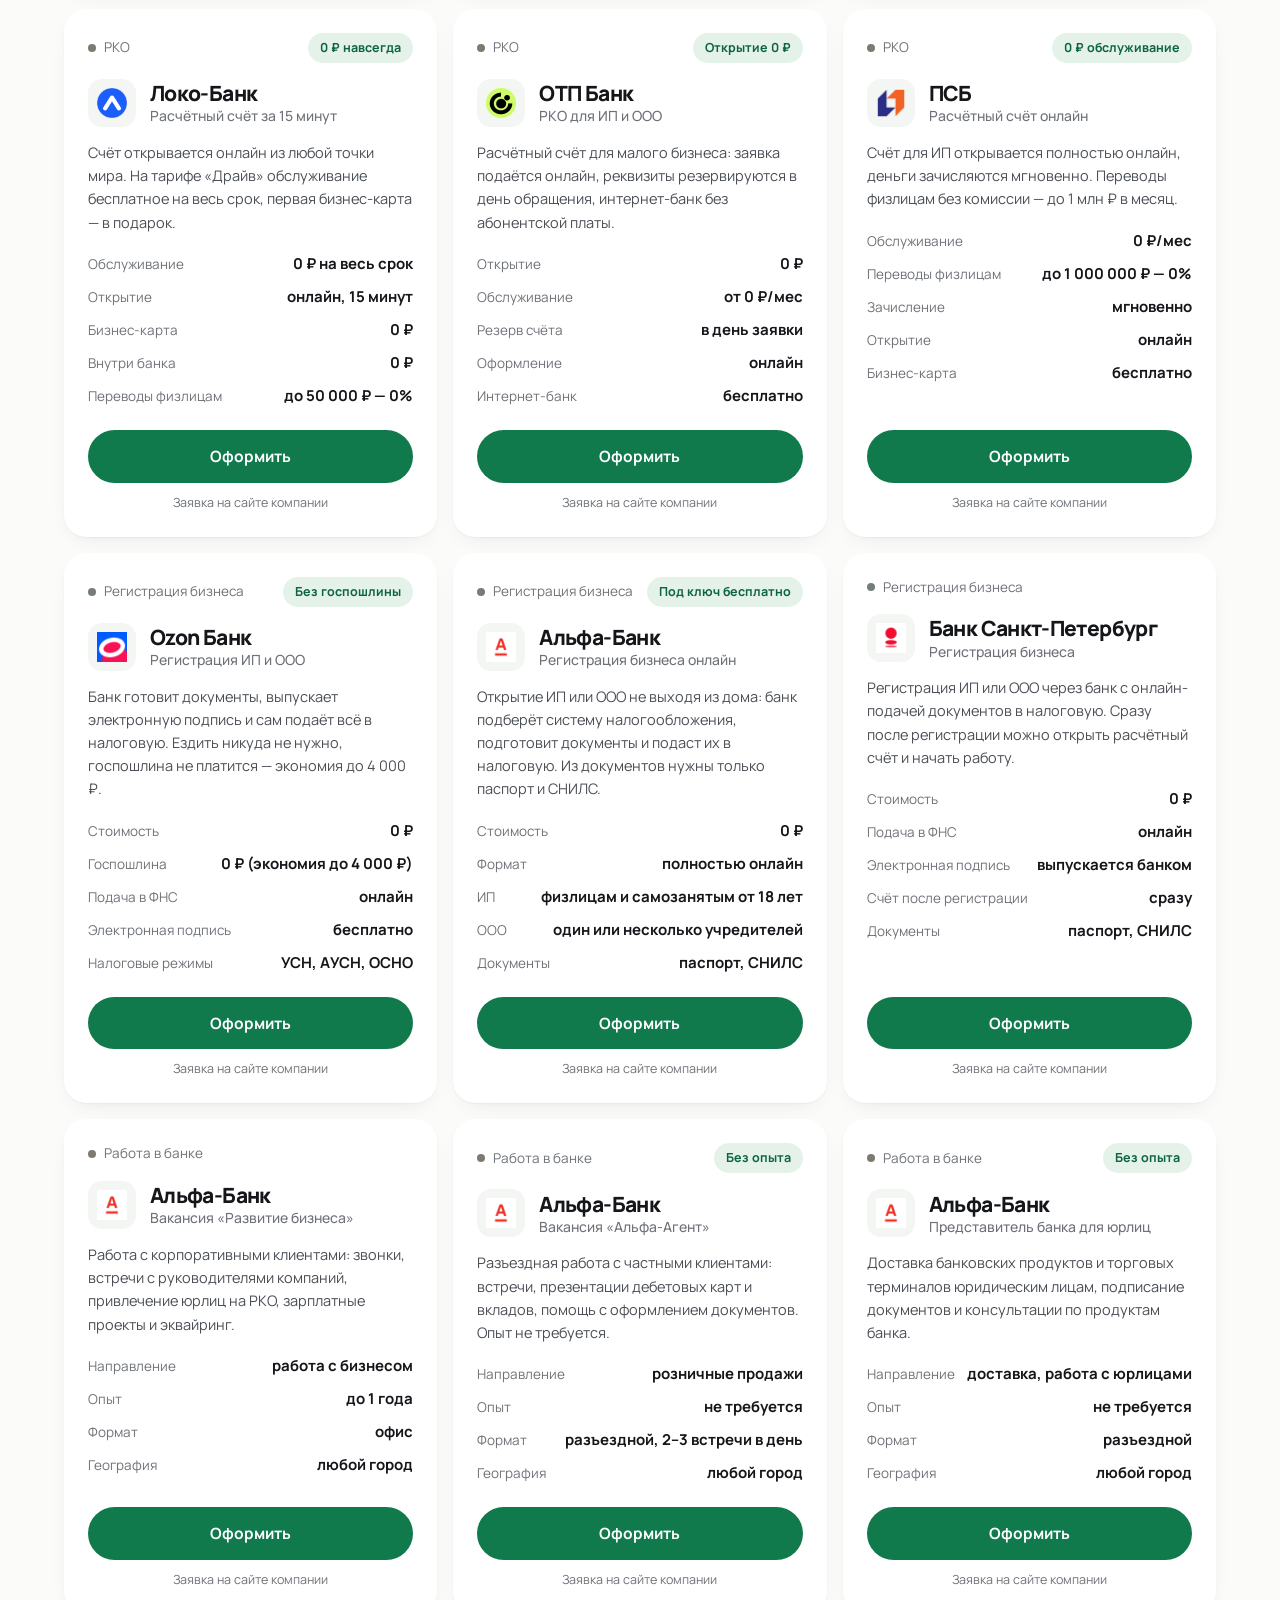
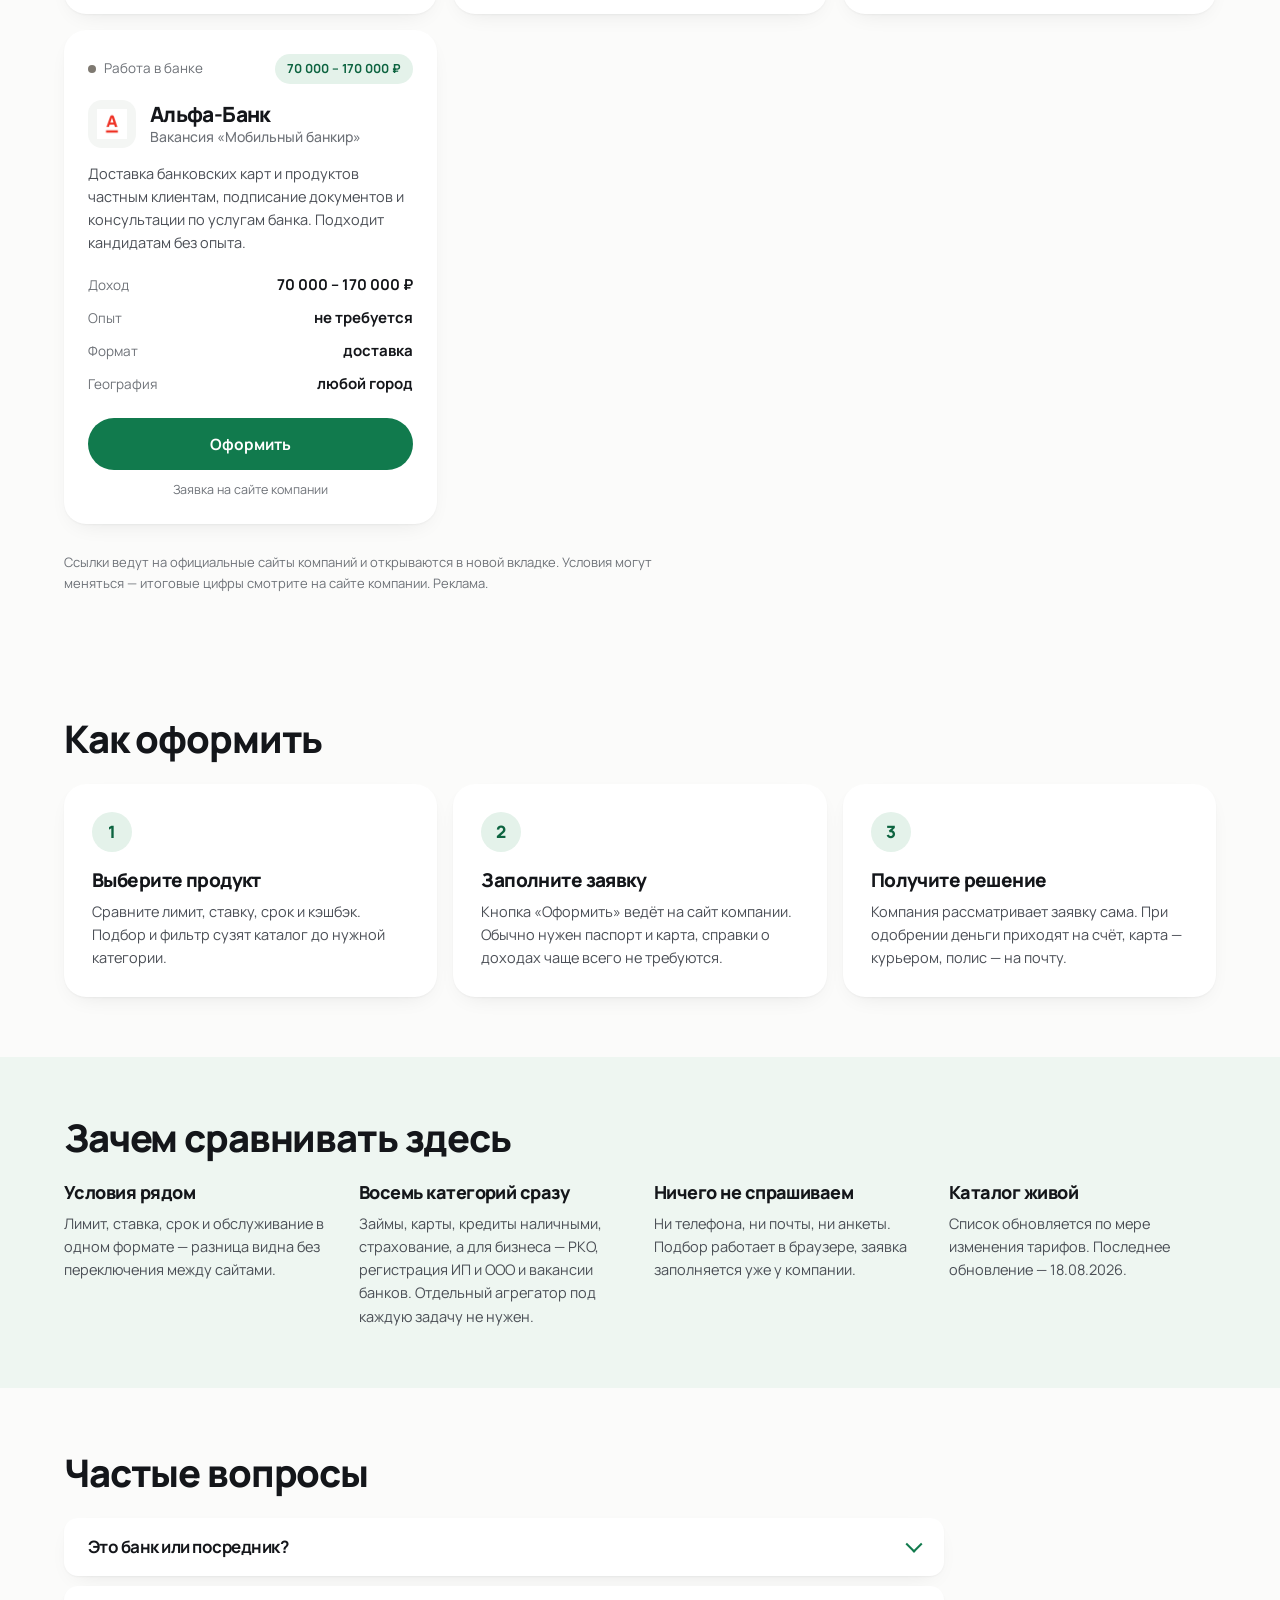
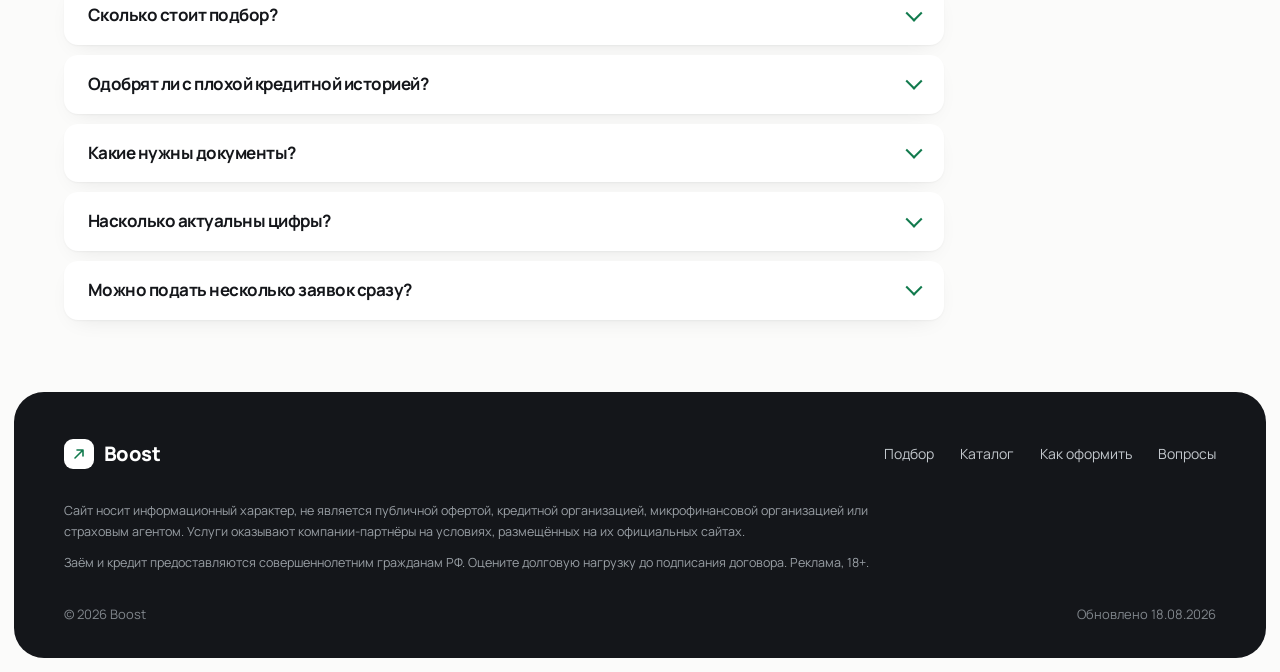
==== commit 29e2def9: "Revert "Откат: офферы fincpanetwork принадлежат другому проекту — каталог снова 28 предложений / 5 к" ====
--- a/index.html
+++ b/index.html
@@ -6,10 +6,10 @@
 <!-- Появление блоков включается только при живом JS: без него всё видно сразу. -->
 <script>document.documentElement.className += " js";</script>
 <title>Каталог финансовых продуктов — BOOST: карты, займы, кредиты и страхование</title>
-<meta name="description" content="BOOST — каталог финансовых продуктов: кредитные и дебетовые карты, микрозаймы, кредиты наличными и страховые полисы. Условия собраны в одном месте, заявка оформляется на сайте компании.">
+<meta name="description" content="BOOST — каталог финансовых продуктов: кредитные и дебетовые карты, микрозаймы, кредиты наличными, страховые полисы, РКО и регистрация бизнеса. Условия собраны в одном месте, заявка оформляется на сайте компании.">
 <meta name="theme-color" content="#fbfbfa">
 <meta property="og:title" content="BOOST — каталог финансовых продуктов">
-<meta property="og:description" content="Карты, займы, кредиты и страхование. Условия в одном списке, подбор за три вопроса.">
+<meta property="og:description" content="Карты, займы, кредиты, страхование, РКО и регистрация бизнеса. Условия в одном списке, подбор за три вопроса.">
 <meta property="og:type" content="website">
 <meta property="og:locale" content="ru_RU">
 <link rel="icon" href="data:image/svg+xml,<svg xmlns='http://www.w3.org/2000/svg' viewBox='0 0 32 32'><rect width='32' height='32' rx='8' fill='%23117a4d'/><path d='M10 21L21 10M21 10h-8M21 10v8' stroke='%23fff' stroke-width='2.6' fill='none' stroke-linecap='round' stroke-linejoin='round'/></svg>">
@@ -25,7 +25,7 @@
         href="https://fonts.googleapis.com/css2?family=Manrope:wght@400;500;600;700;800&display=swap">
 </noscript>
 
-<link rel="stylesheet" href="assets/style.css?v=5">
+<link rel="stylesheet" href="assets/style.css?v=4">
 </head>
 <body>
 
@@ -65,7 +65,7 @@
       <div class="hero__main">
         <p class="pill pill--soft">
           <span class="pill__dot" aria-hidden="true"></span>
-          <span><span id="hero-count">28</span> <span id="offers-word">предложений</span> в каталоге</span>
+          <span><span id="hero-count">43</span> <span id="offers-word">предложения</span> в каталоге</span>
         </p>
 
         <h1 class="hero__title">
@@ -88,15 +88,15 @@
           <div>
             <dt>Предложений</dt>
             <dd>
-              <span class="num" id="stat-offers" aria-hidden="true">28</span>
-              <span class="visually-hidden">28 предложений в каталоге</span>
+              <span class="num" id="stat-offers" aria-hidden="true">43</span>
+              <span class="visually-hidden">43 предложения в каталоге</span>
             </dd>
           </div>
           <div>
             <dt>Категорий</dt>
             <dd>
-              <span class="num" id="stat-cats" aria-hidden="true">5</span>
-              <span class="visually-hidden">5 категорий</span>
+              <span class="num" id="stat-cats" aria-hidden="true">8</span>
+              <span class="visually-hidden">8 категорий</span>
             </dd>
           </div>
           <div>
@@ -305,8 +305,8 @@
           <p>Лимит, ставка, срок и обслуживание в одном формате — разница видна без переключения между сайтами.</p>
         </li>
         <li>
-          <h3>Пять категорий сразу</h3>
-          <p>Займы, кредитные и дебетовые карты, кредиты наличными и страхование. Отдельный агрегатор под каждую задачу не нужен.</p>
+          <h3>Восемь категорий сразу</h3>
+          <p>Займы, карты, кредиты наличными, страхование, а для бизнеса — РКО, регистрация ИП и ООО и вакансии банков. Отдельный агрегатор под каждую задачу не нужен.</p>
         </li>
         <li>
           <h3>Ничего не спрашиваем</h3>
@@ -407,7 +407,7 @@
   </div>
 </footer>
 
-<script src="data.js?v=5"></script>
-<script src="assets/app.js?v=5"></script>
+<script src="data.js?v=4"></script>
+<script src="assets/app.js?v=4"></script>
 </body>
 </html>
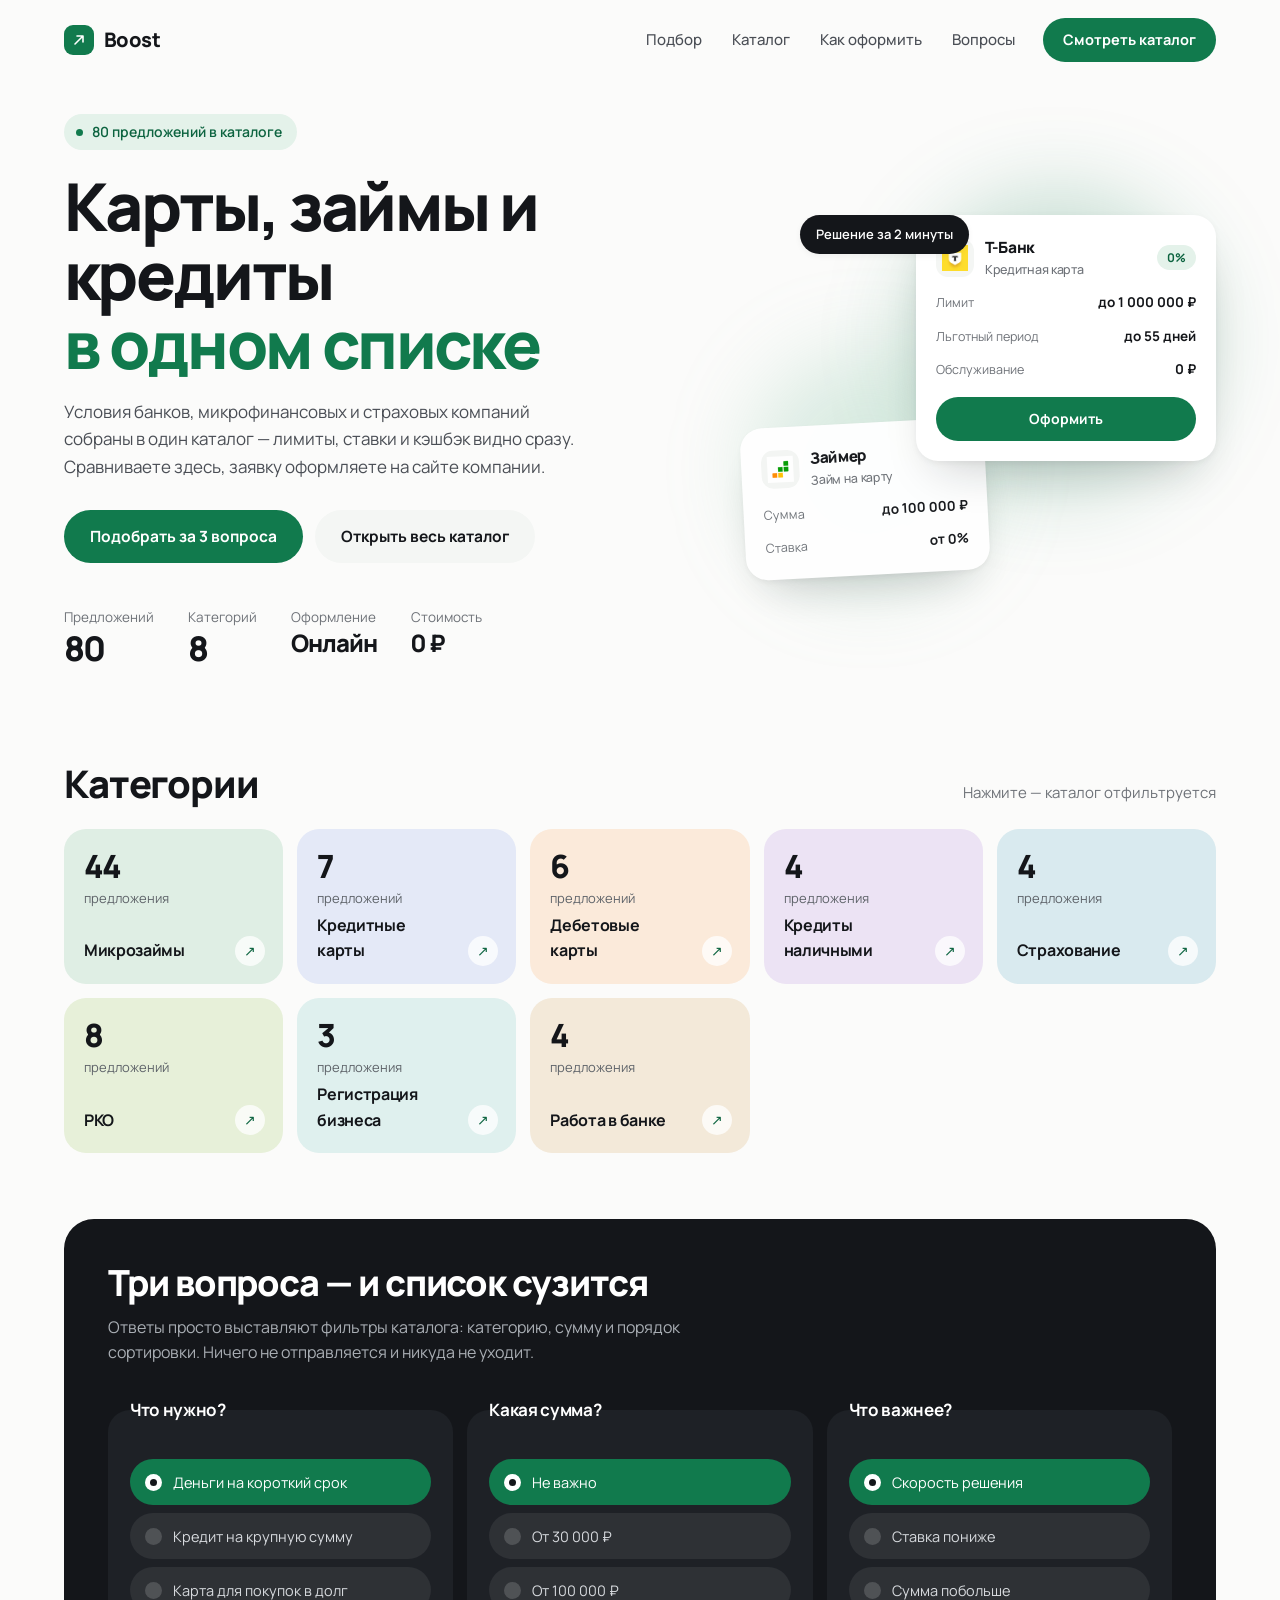
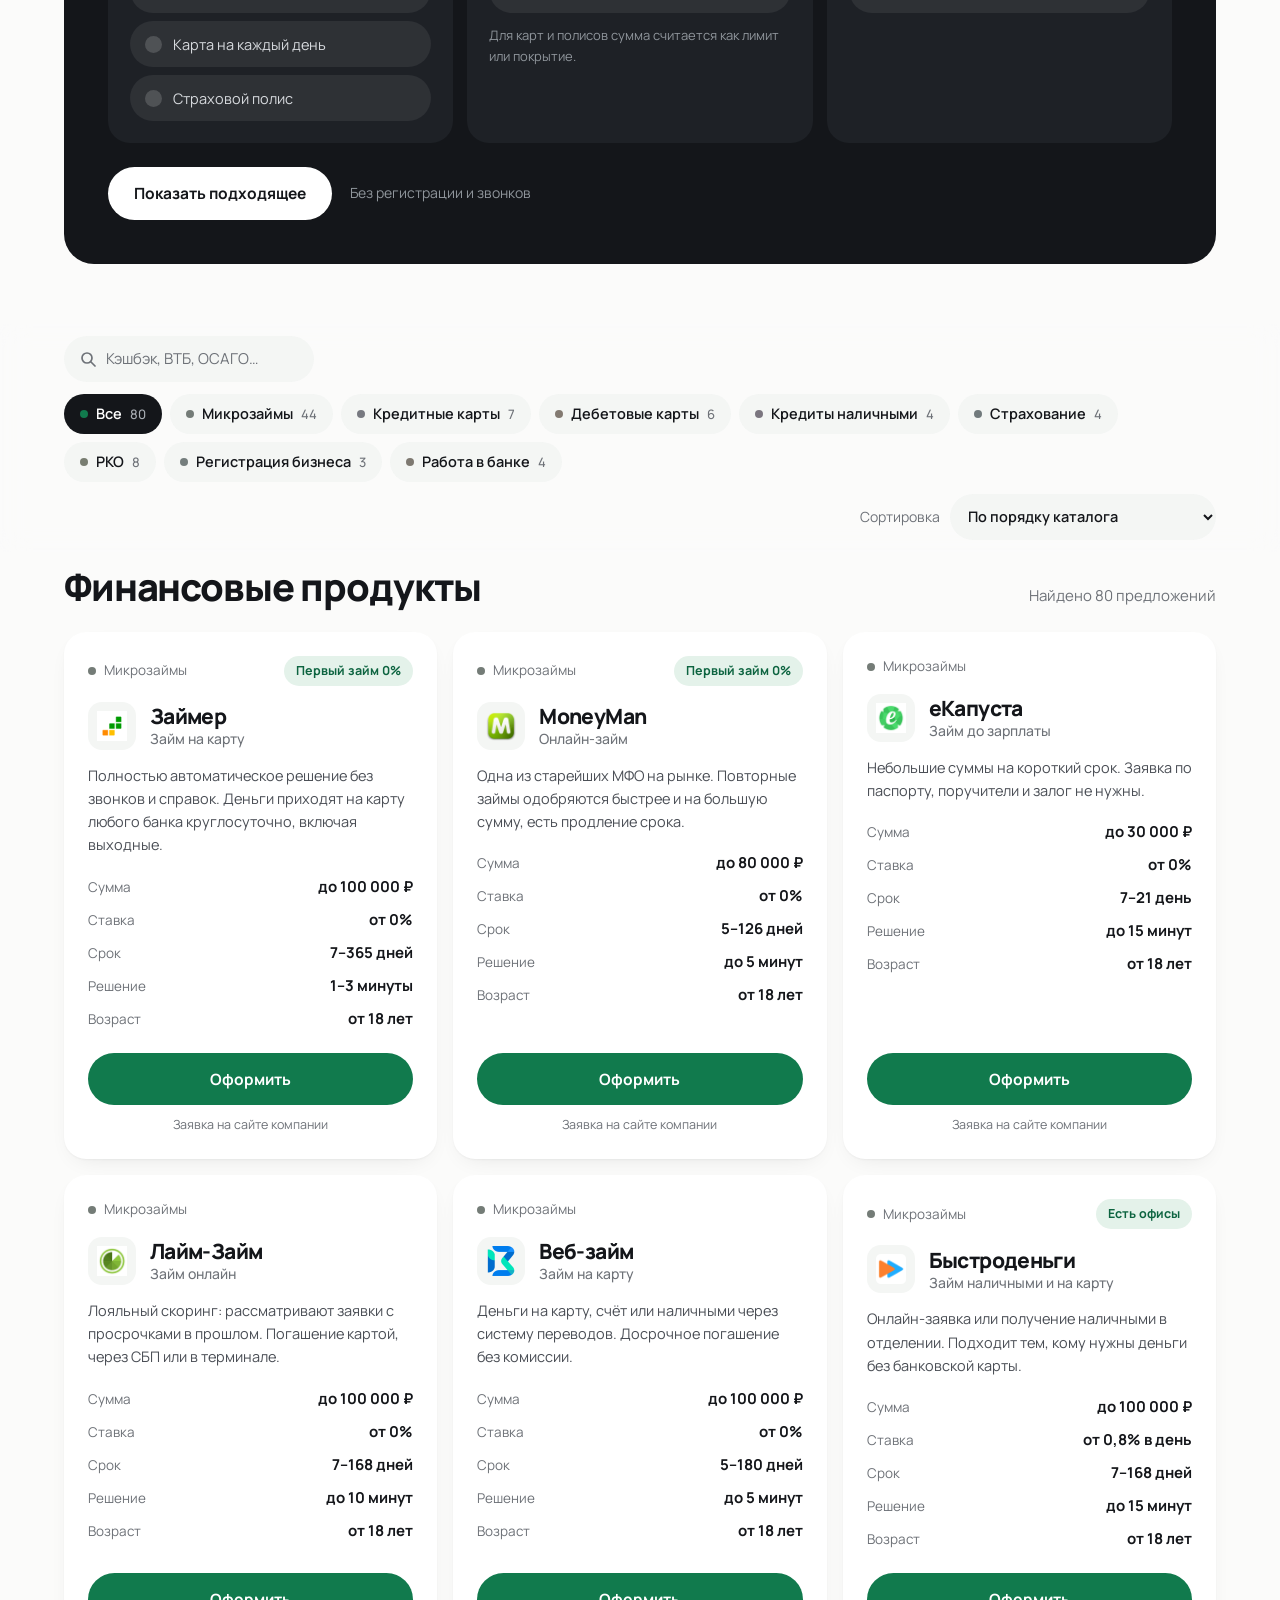
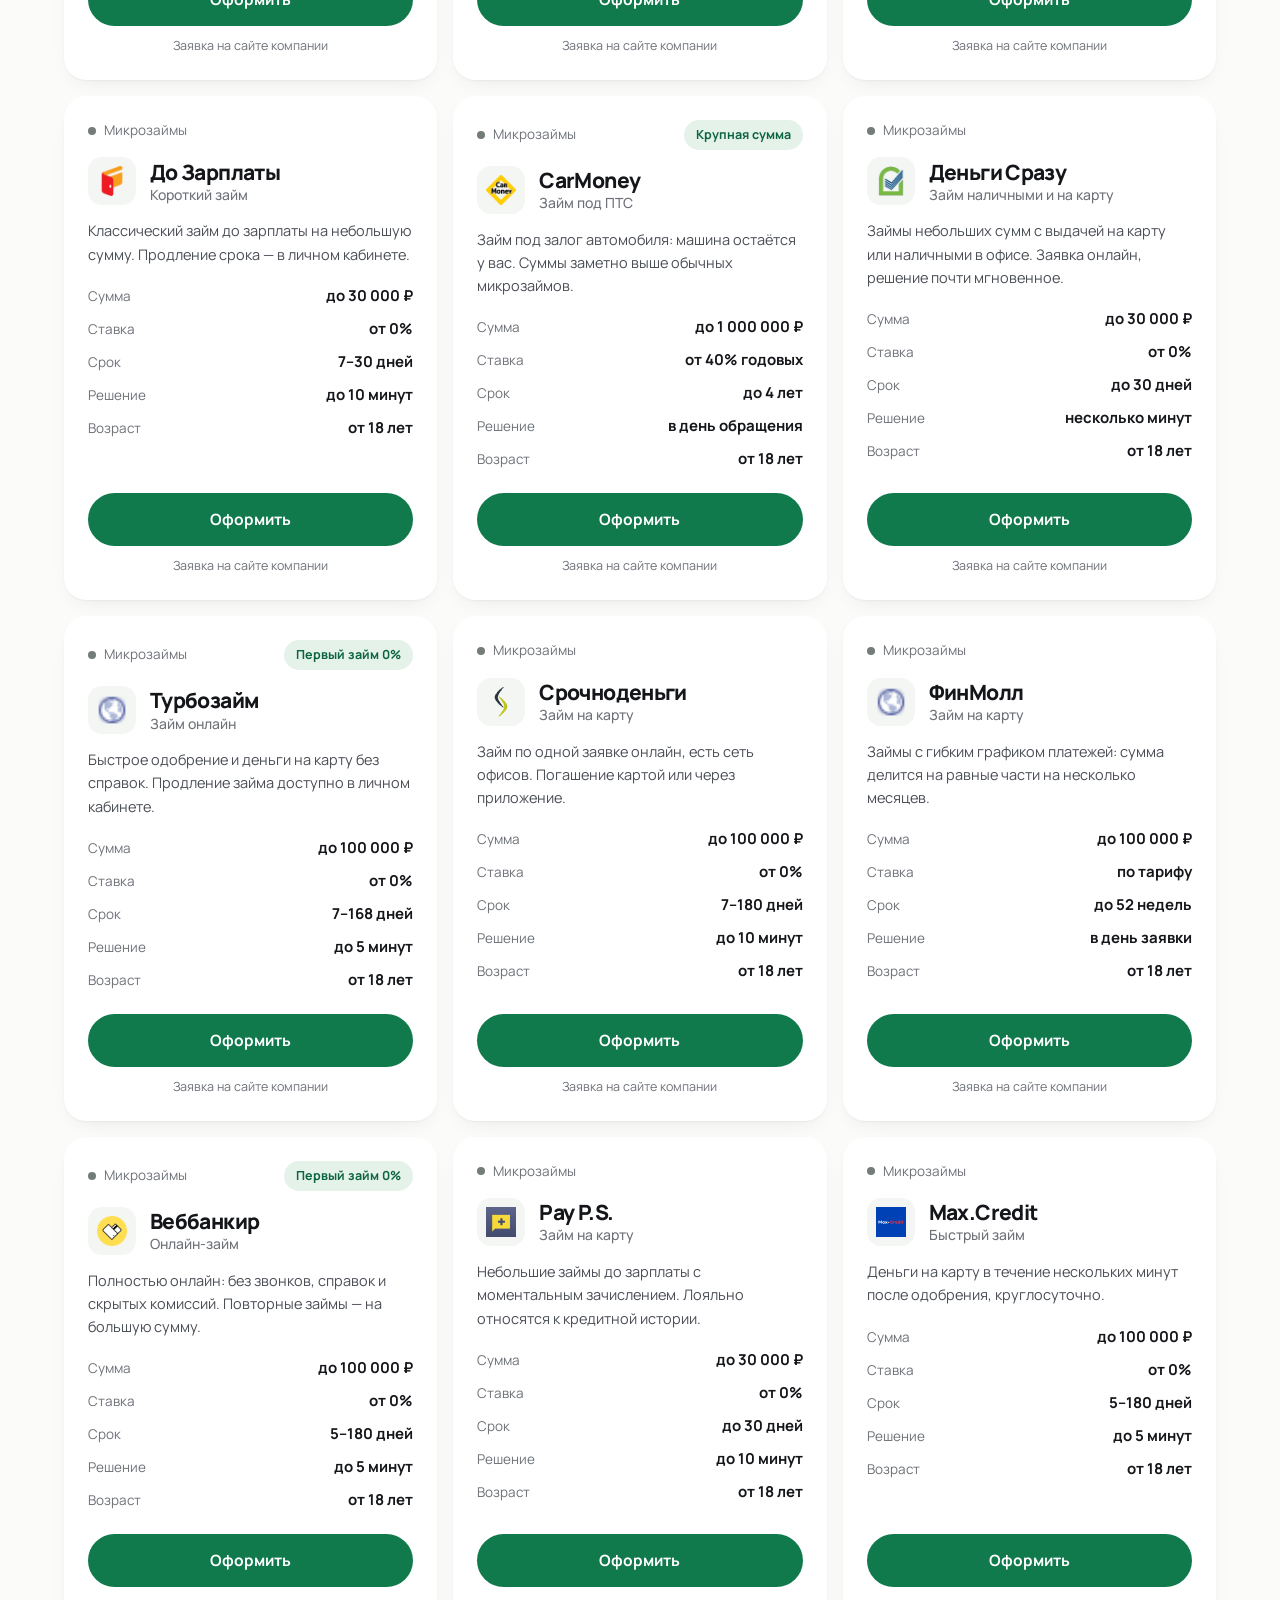
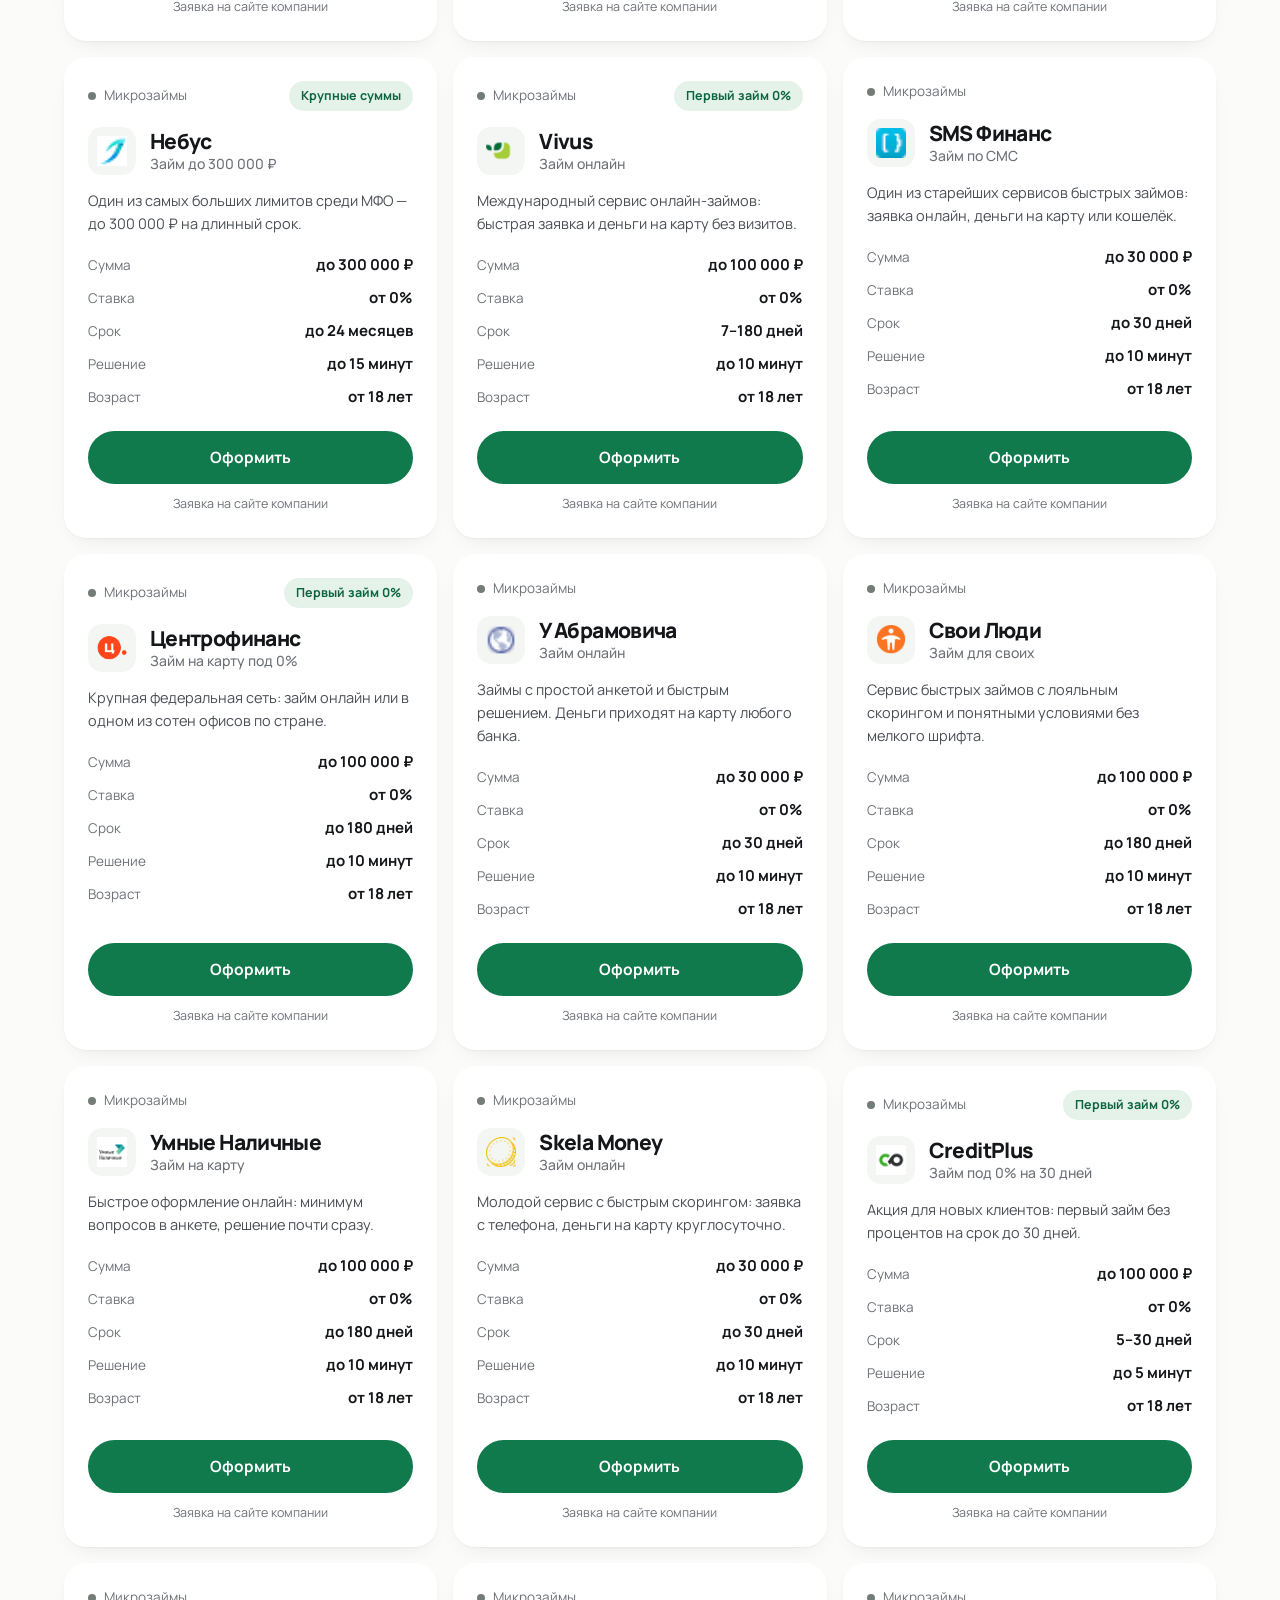
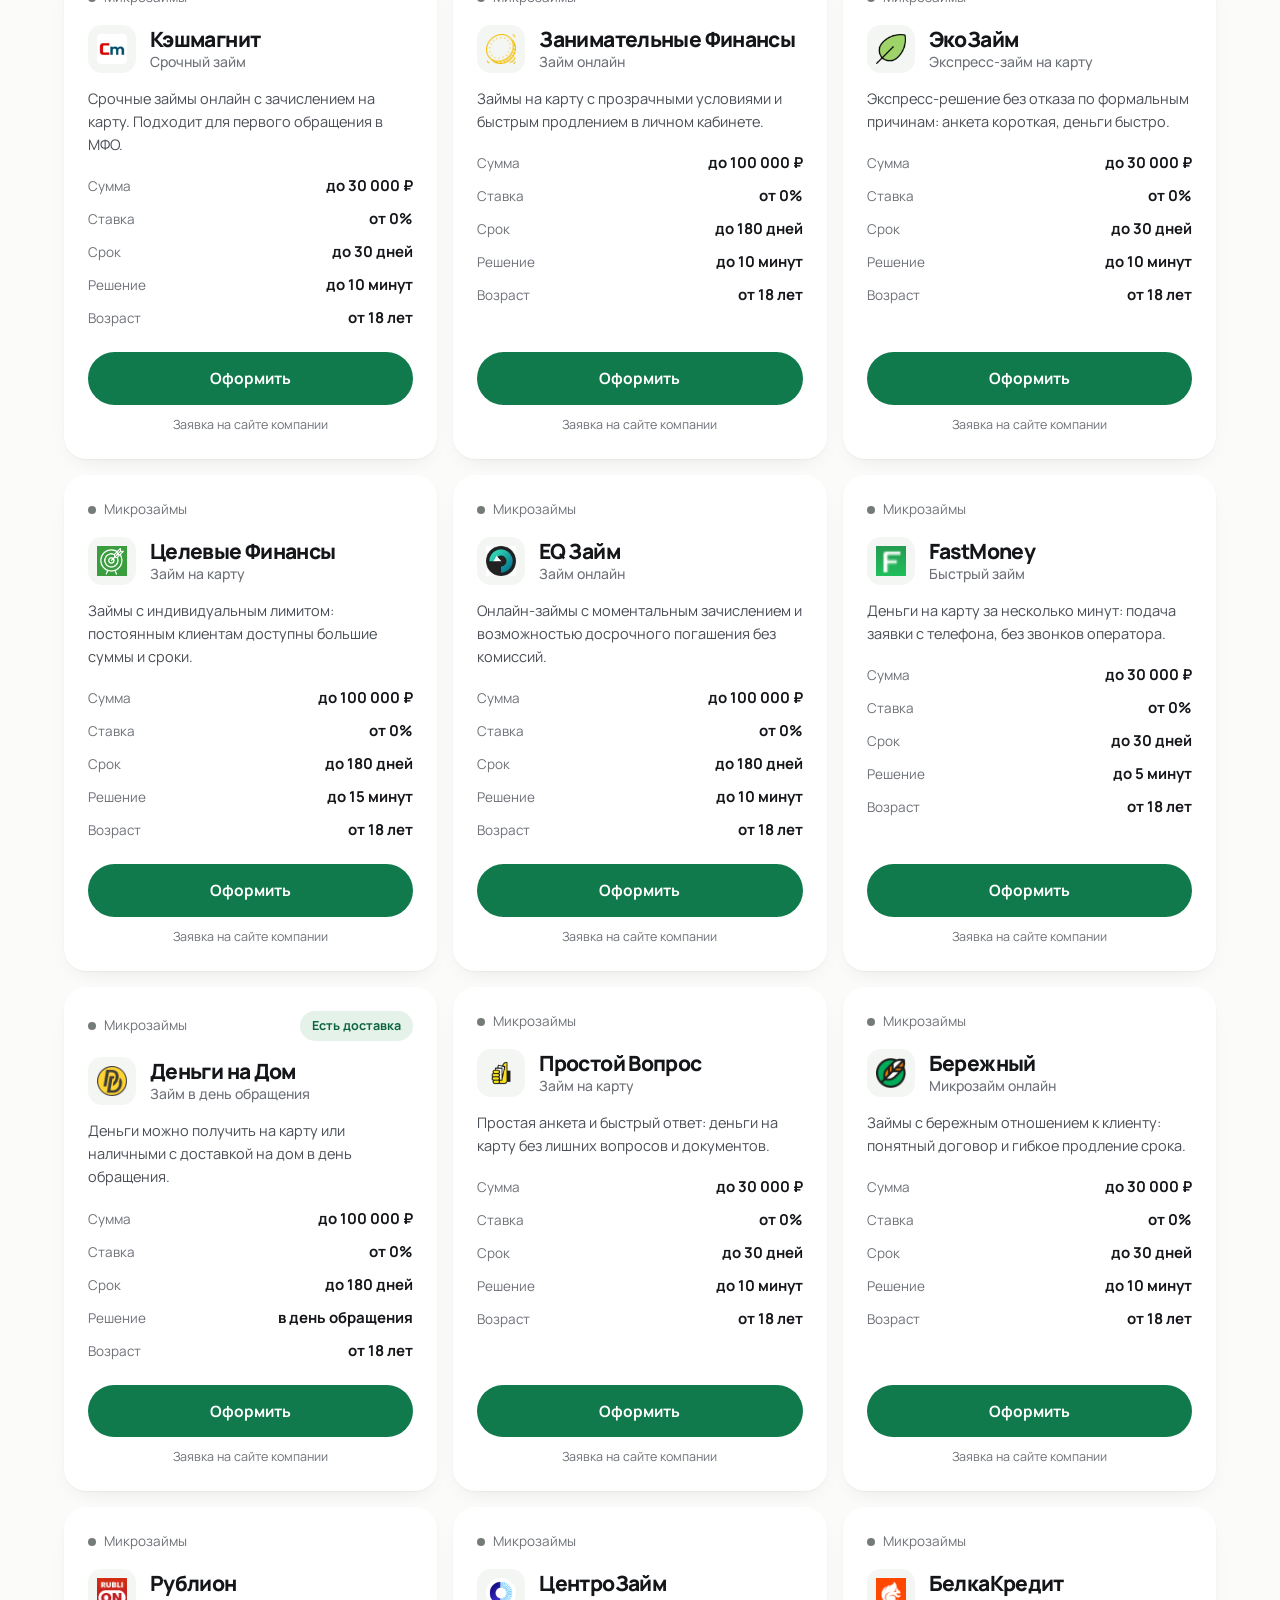
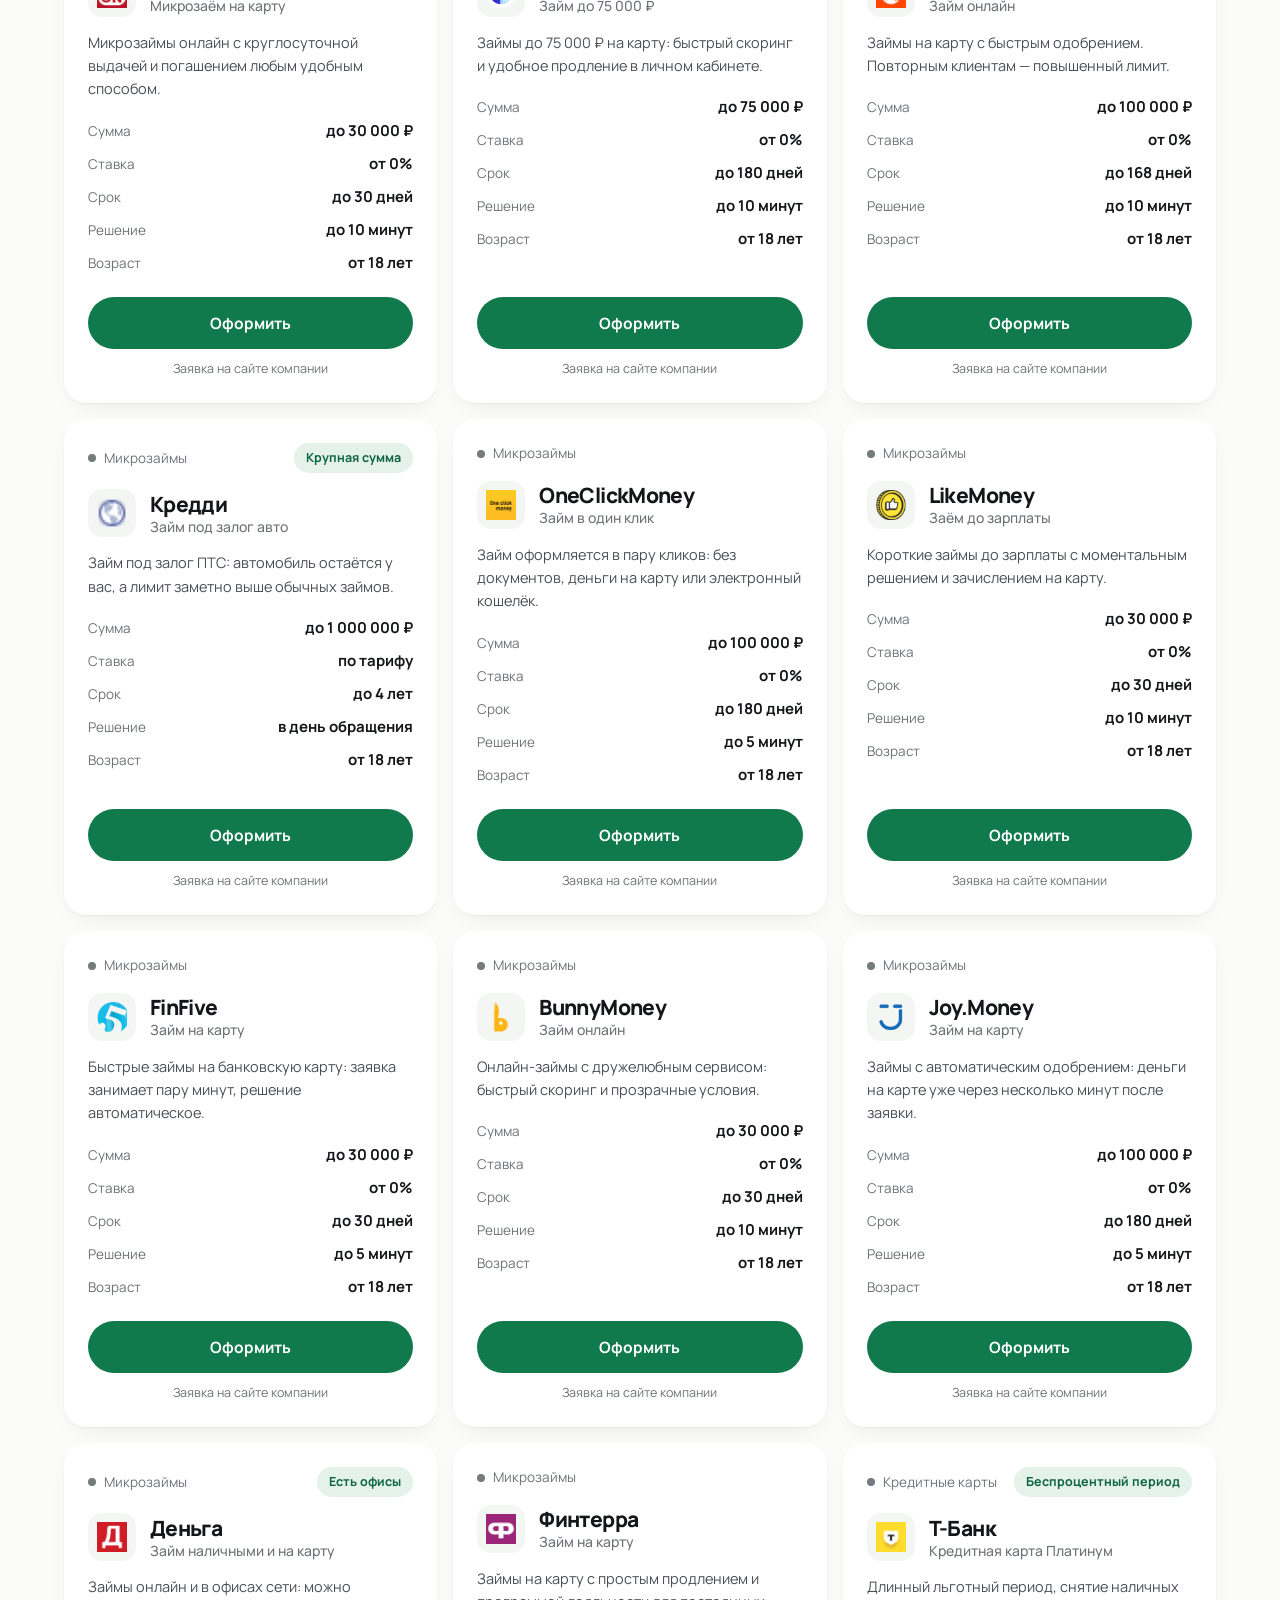
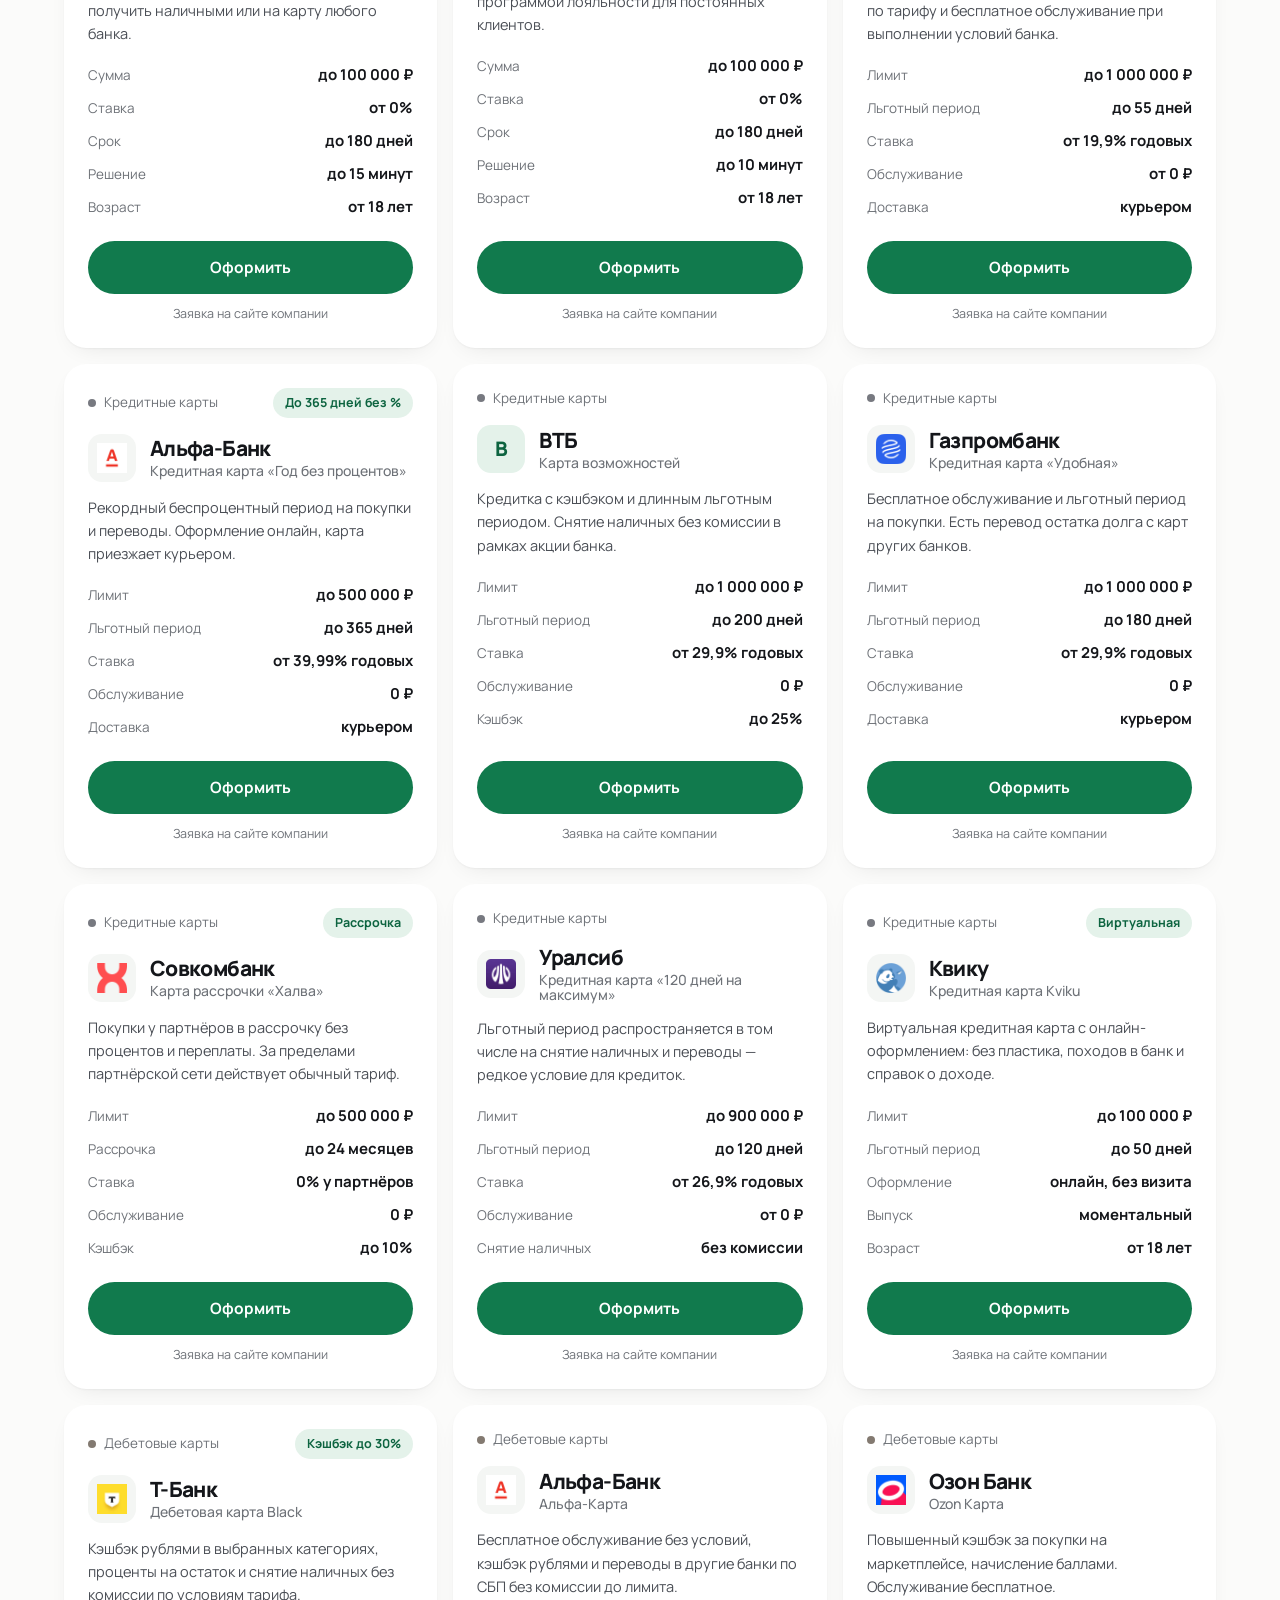
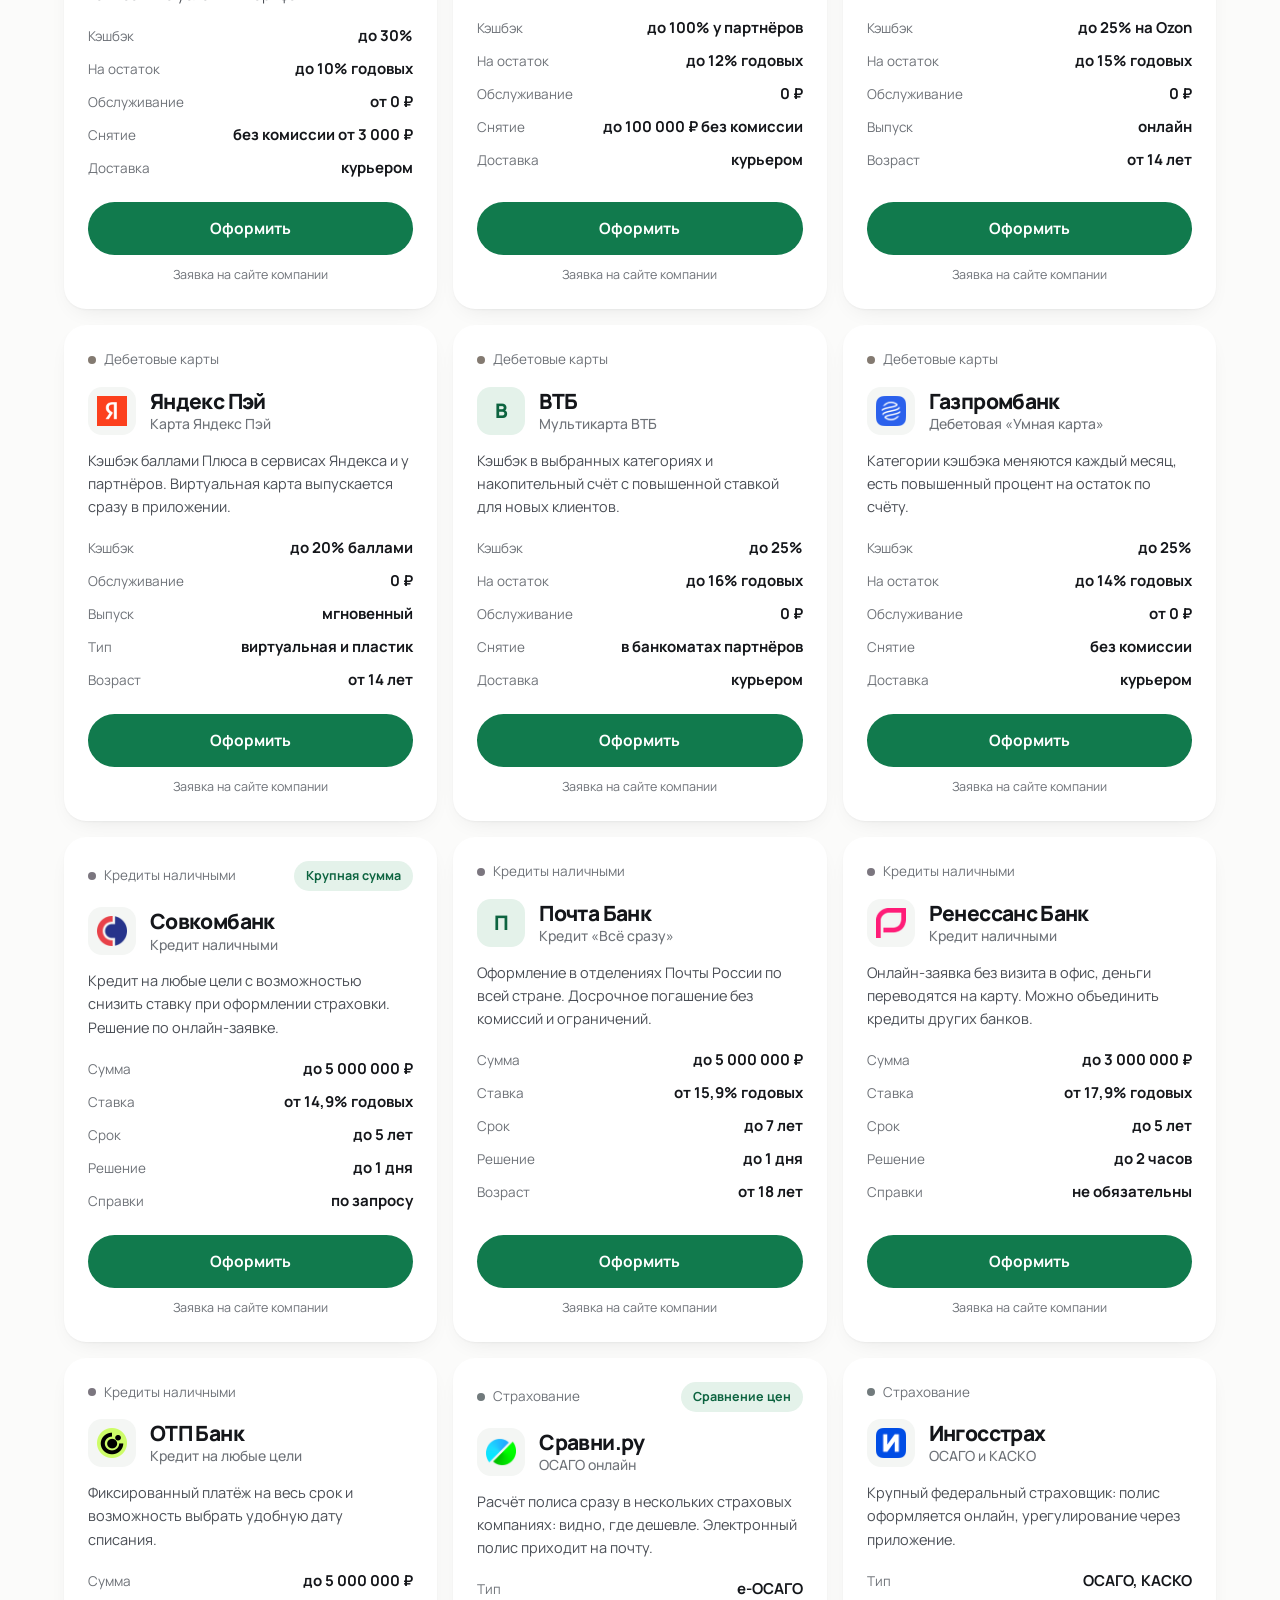
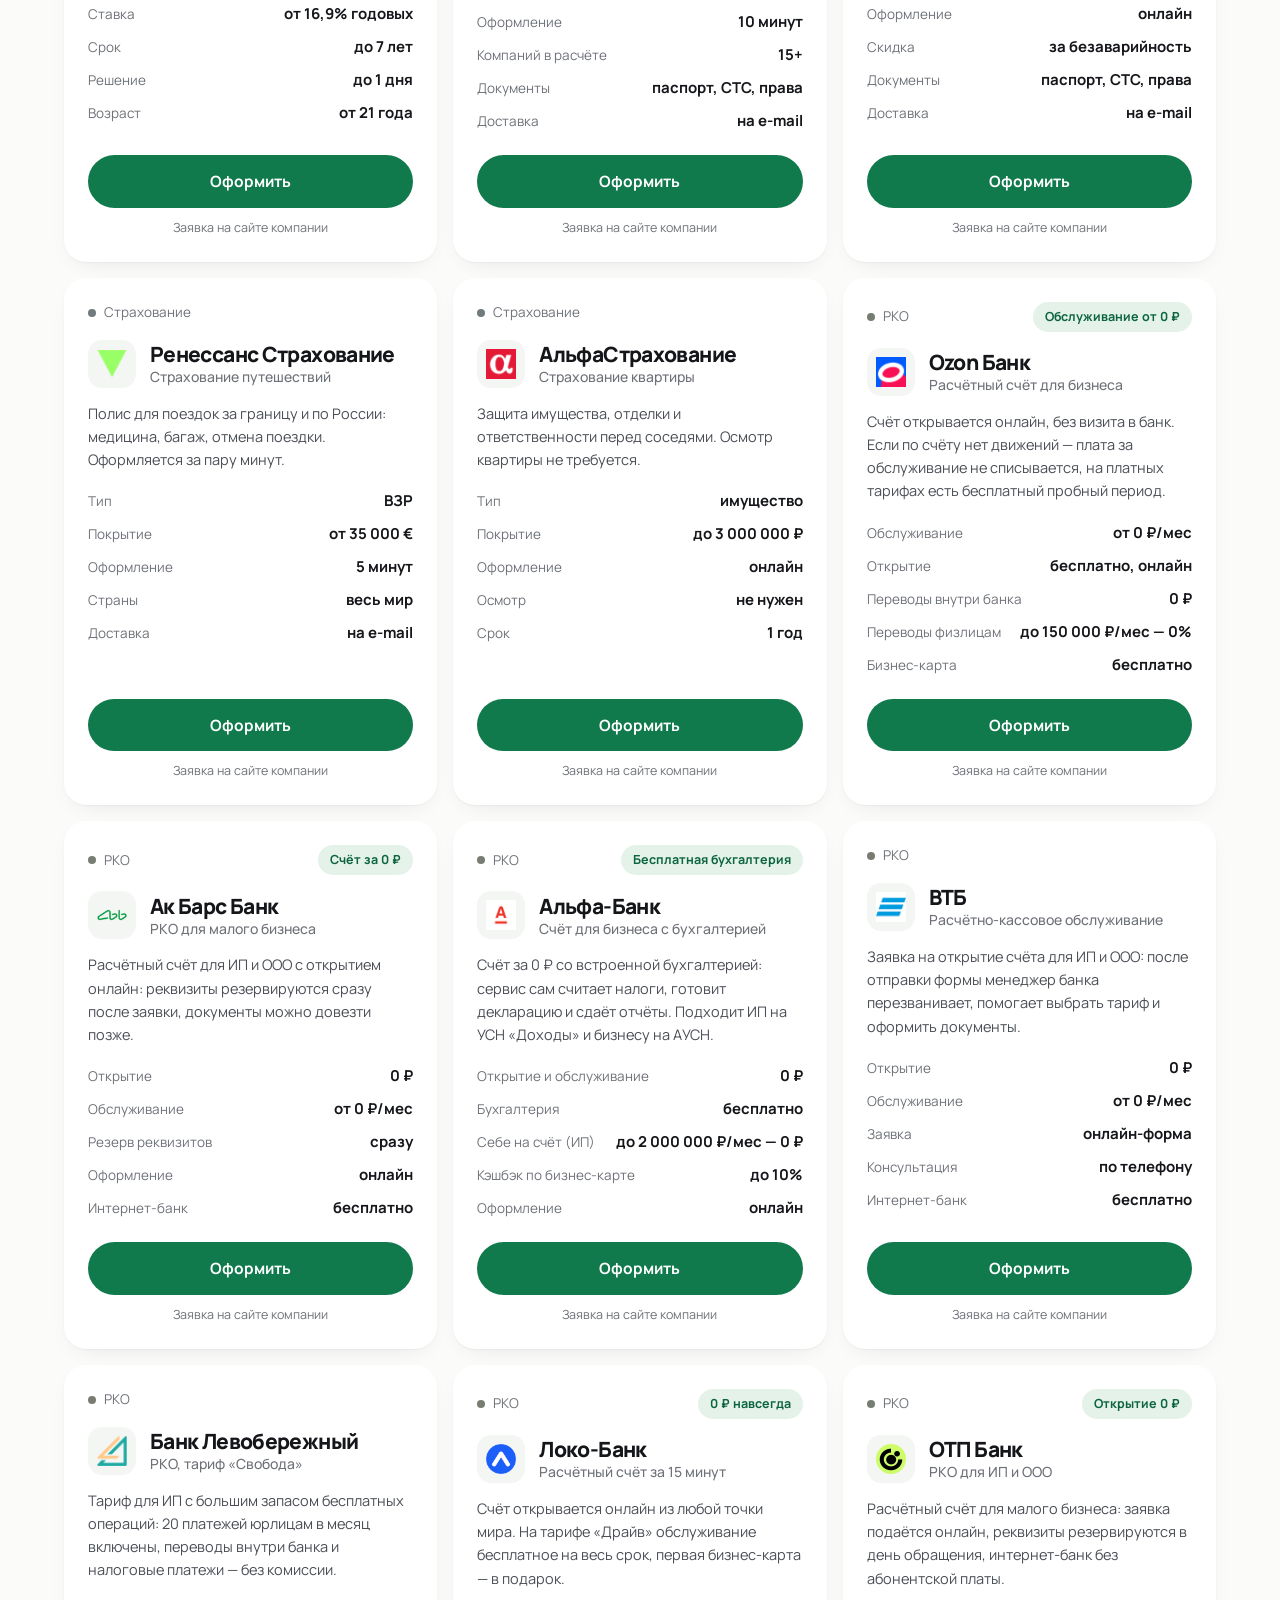
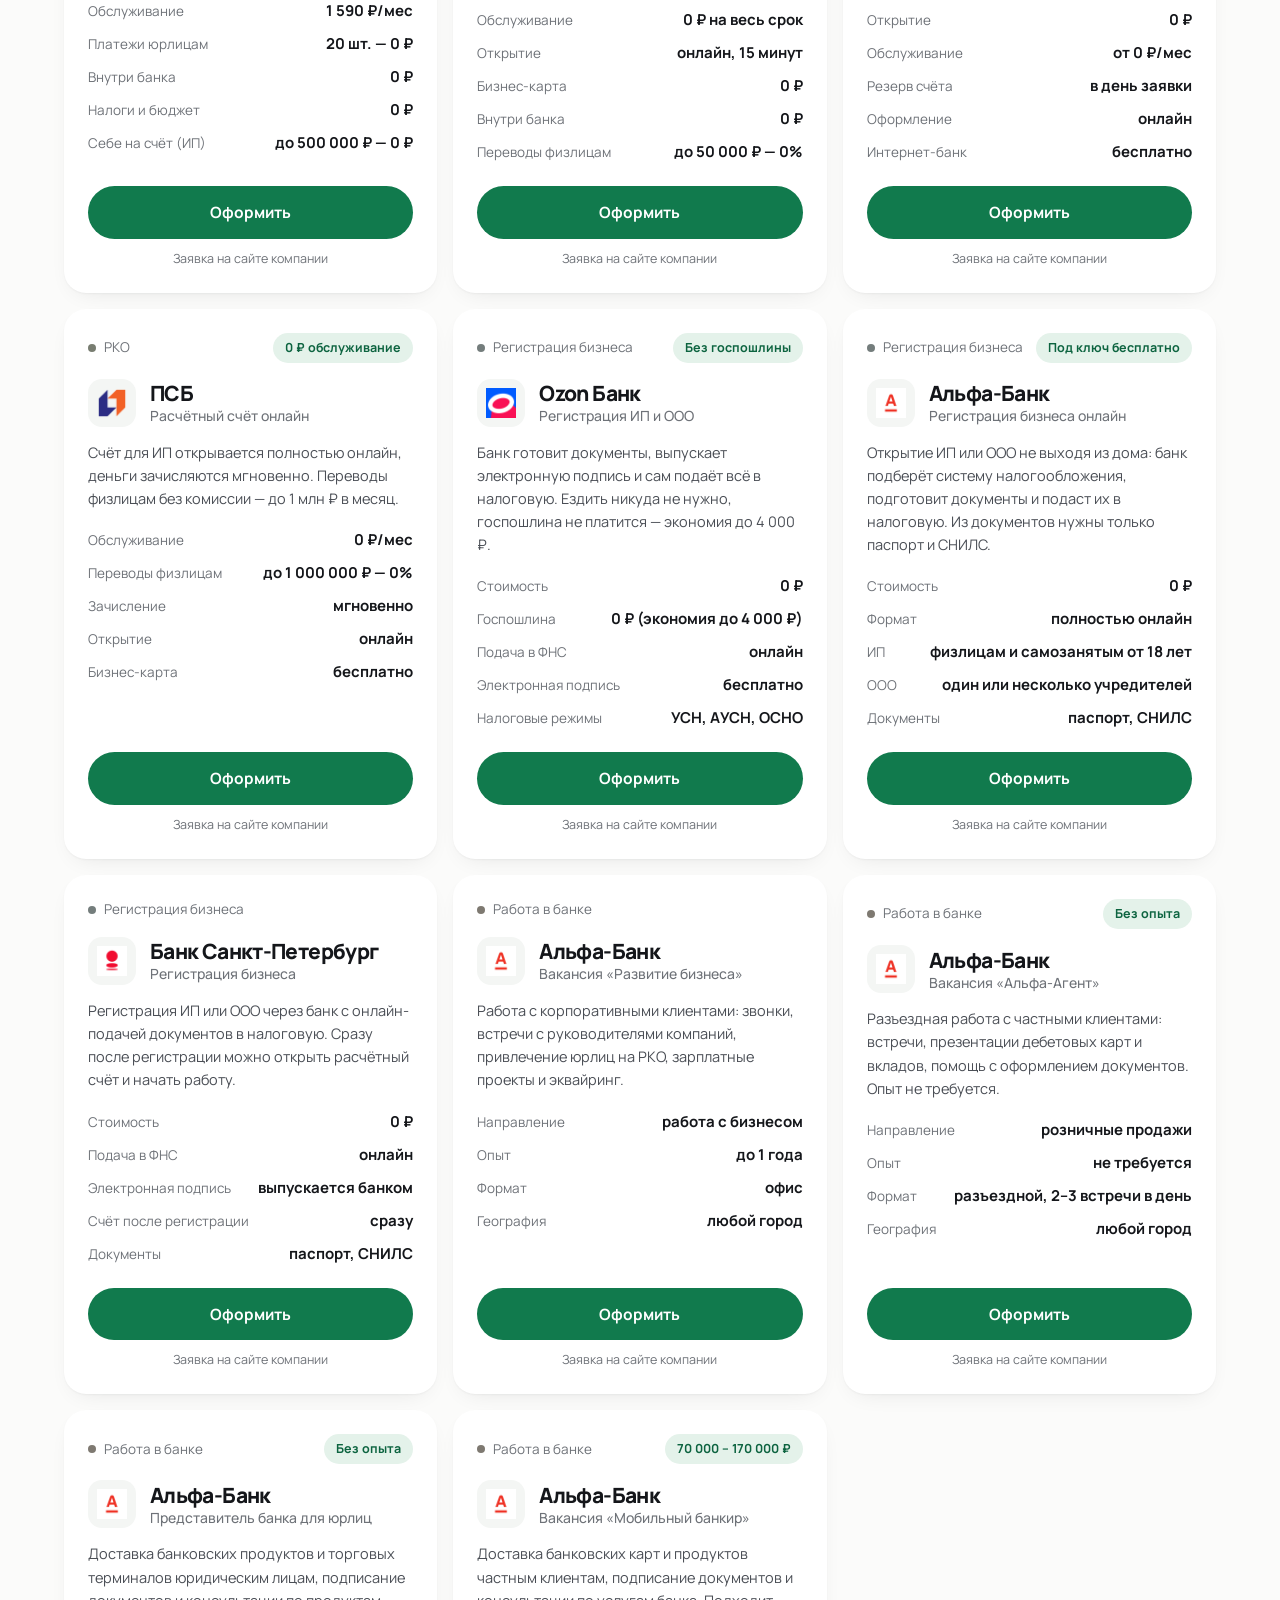
==== commit d9358a75: "Полный пакет офферов клиента: +36 МФО, кредитка Квику, партнёрские ссылки для MoneyMan/Быстроденьги/" ====
--- a/index.html
+++ b/index.html
@@ -25,7 +25,7 @@
         href="https://fonts.googleapis.com/css2?family=Manrope:wght@400;500;600;700;800&display=swap">
 </noscript>
 
-<link rel="stylesheet" href="assets/style.css?v=4">
+<link rel="stylesheet" href="assets/style.css?v=6">
 </head>
 <body>
 
@@ -65,7 +65,7 @@
       <div class="hero__main">
         <p class="pill pill--soft">
           <span class="pill__dot" aria-hidden="true"></span>
-          <span><span id="hero-count">43</span> <span id="offers-word">предложения</span> в каталоге</span>
+          <span><span id="hero-count">80</span> <span id="offers-word">предложений</span> в каталоге</span>
         </p>
 
         <h1 class="hero__title">
@@ -88,8 +88,8 @@
           <div>
             <dt>Предложений</dt>
             <dd>
-              <span class="num" id="stat-offers" aria-hidden="true">43</span>
-              <span class="visually-hidden">43 предложения в каталоге</span>
+              <span class="num" id="stat-offers" aria-hidden="true">80</span>
+              <span class="visually-hidden">80 предложений в каталоге</span>
             </dd>
           </div>
           <div>
@@ -407,7 +407,7 @@
   </div>
 </footer>
 
-<script src="data.js?v=4"></script>
-<script src="assets/app.js?v=4"></script>
+<script src="data.js?v=6"></script>
+<script src="assets/app.js?v=6"></script>
 </body>
 </html>
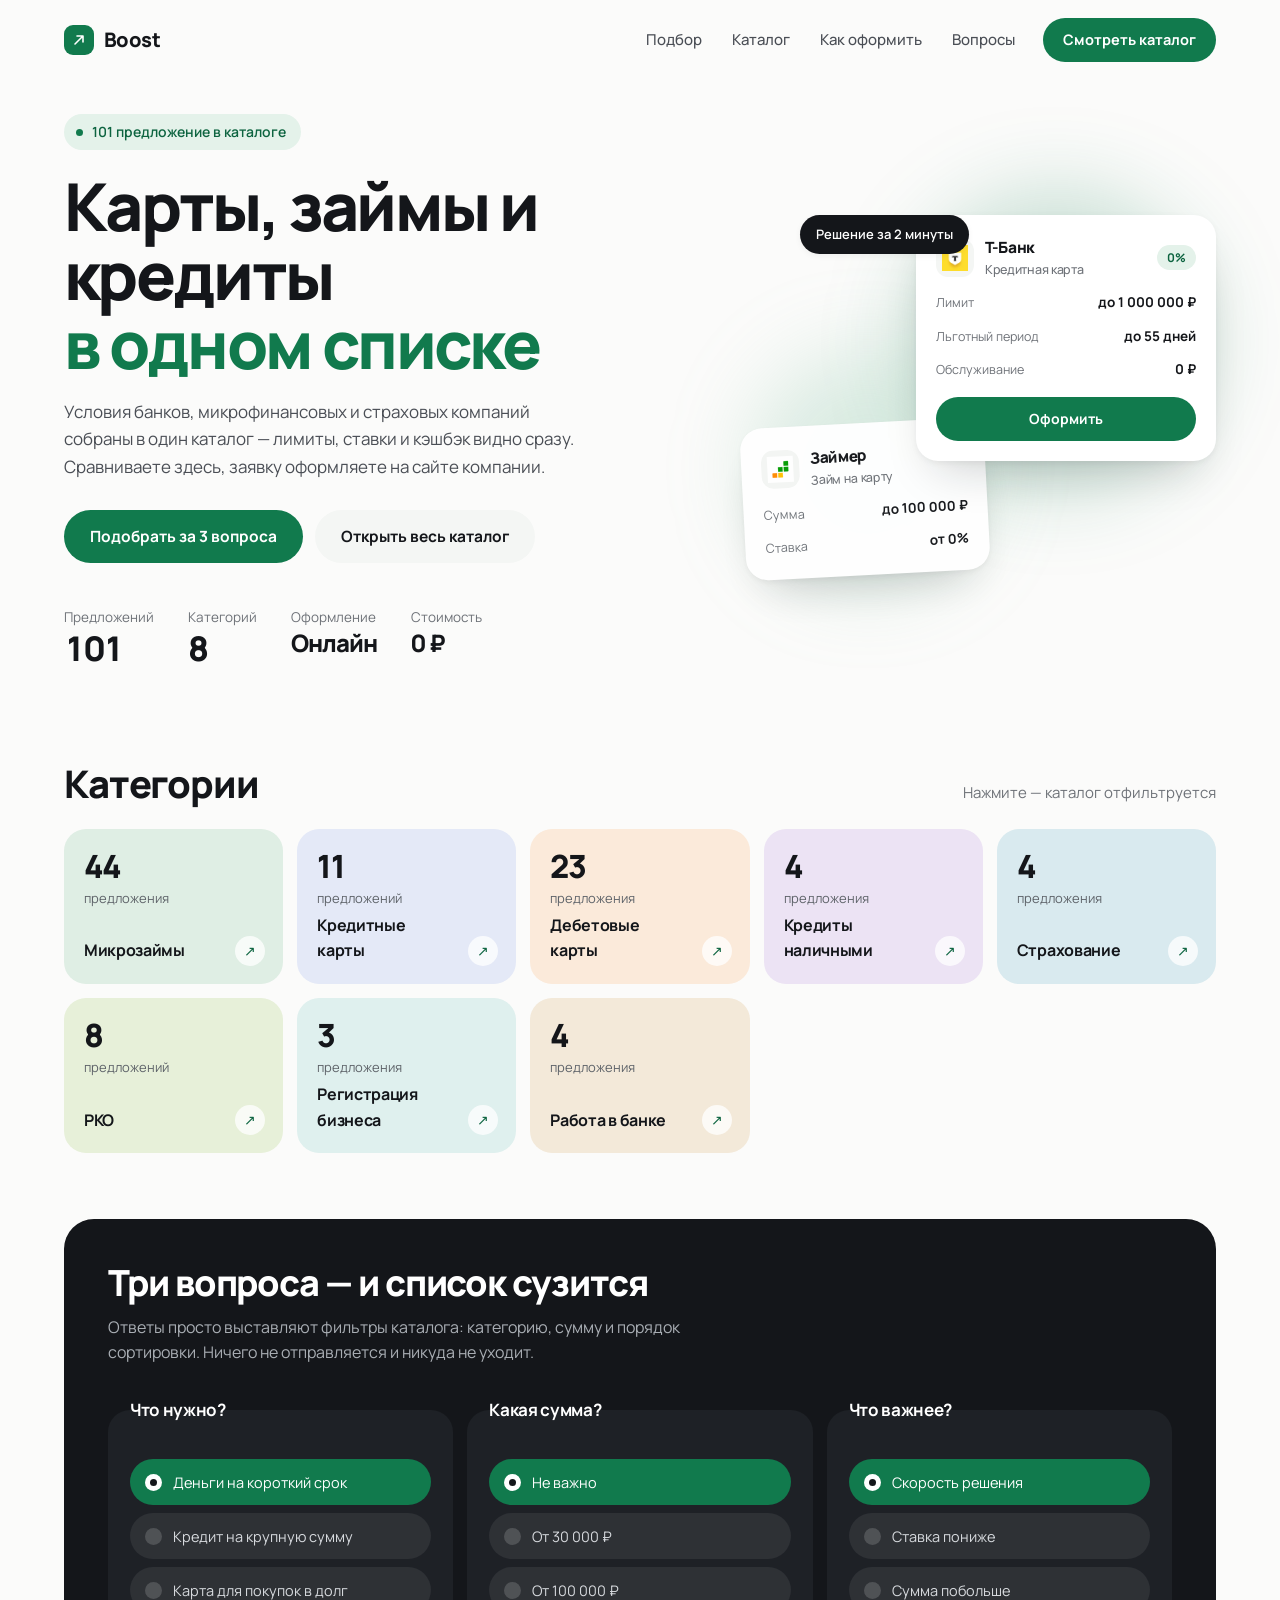
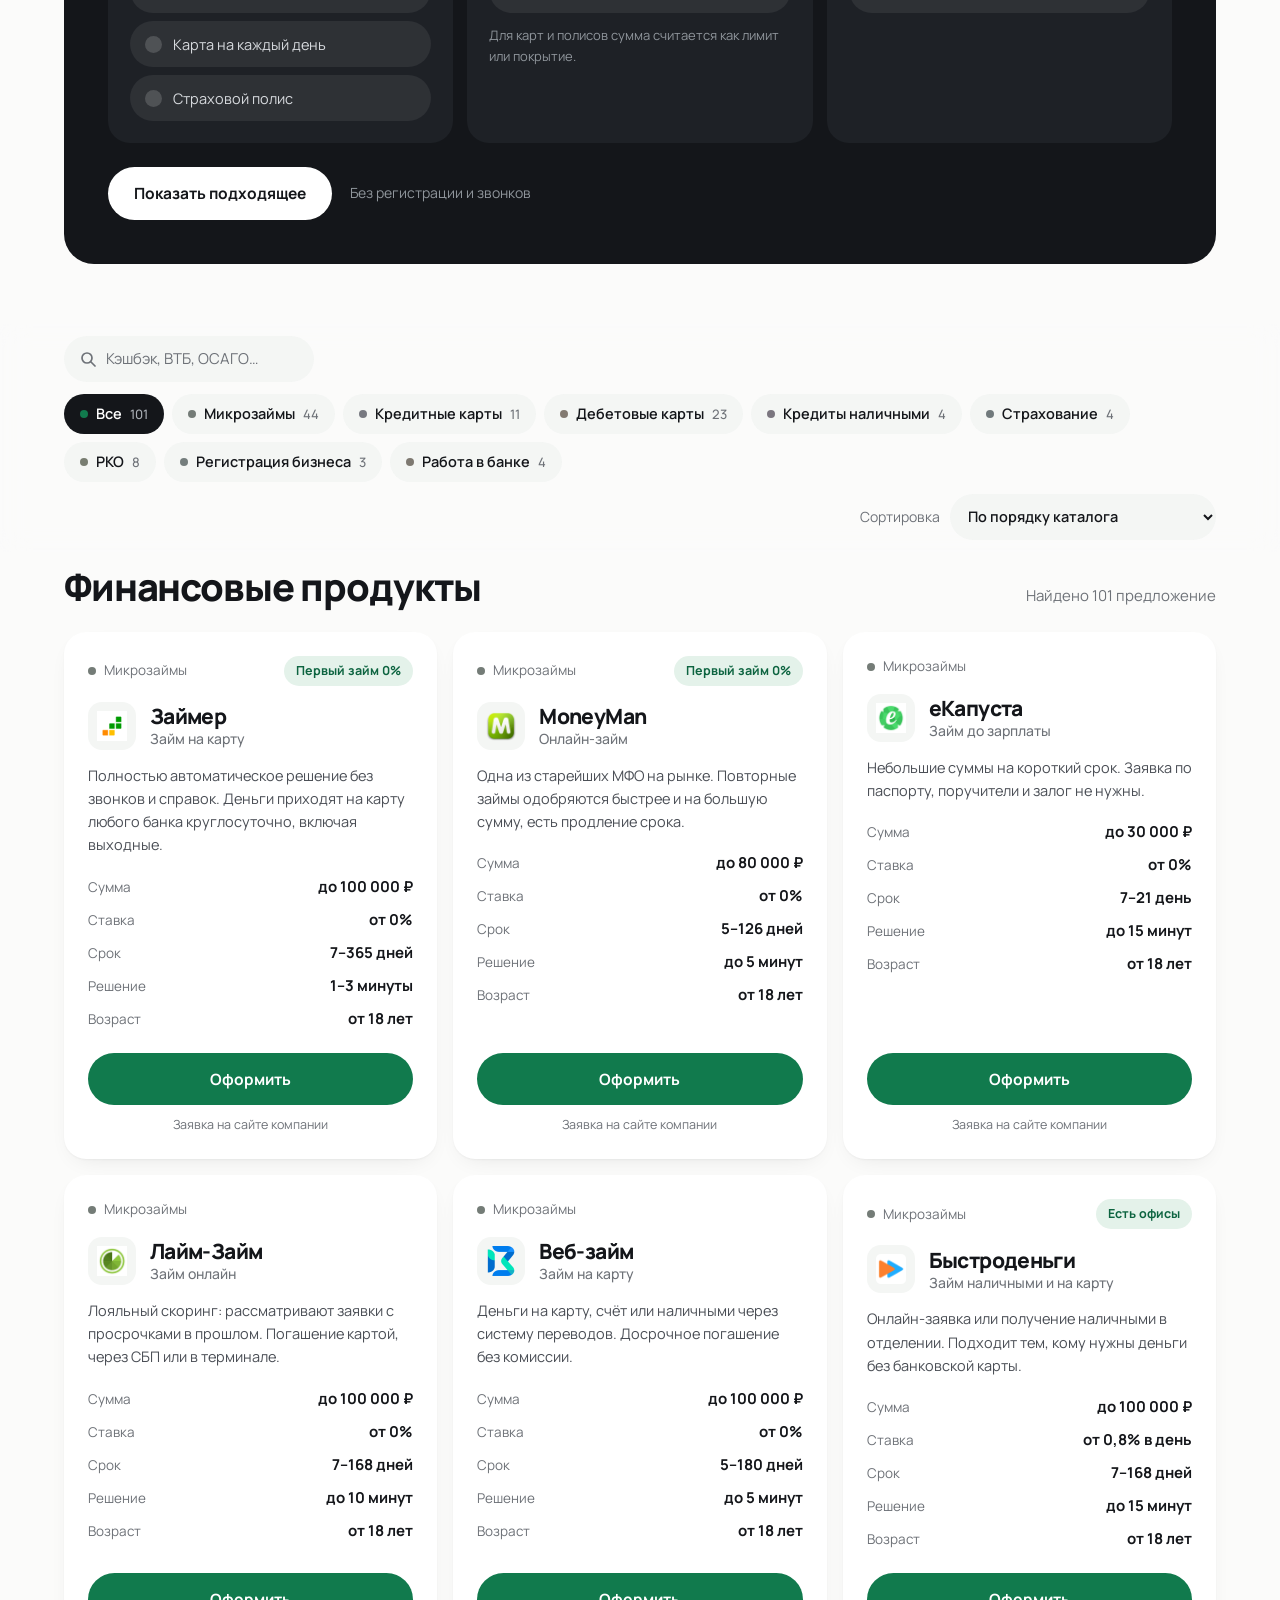
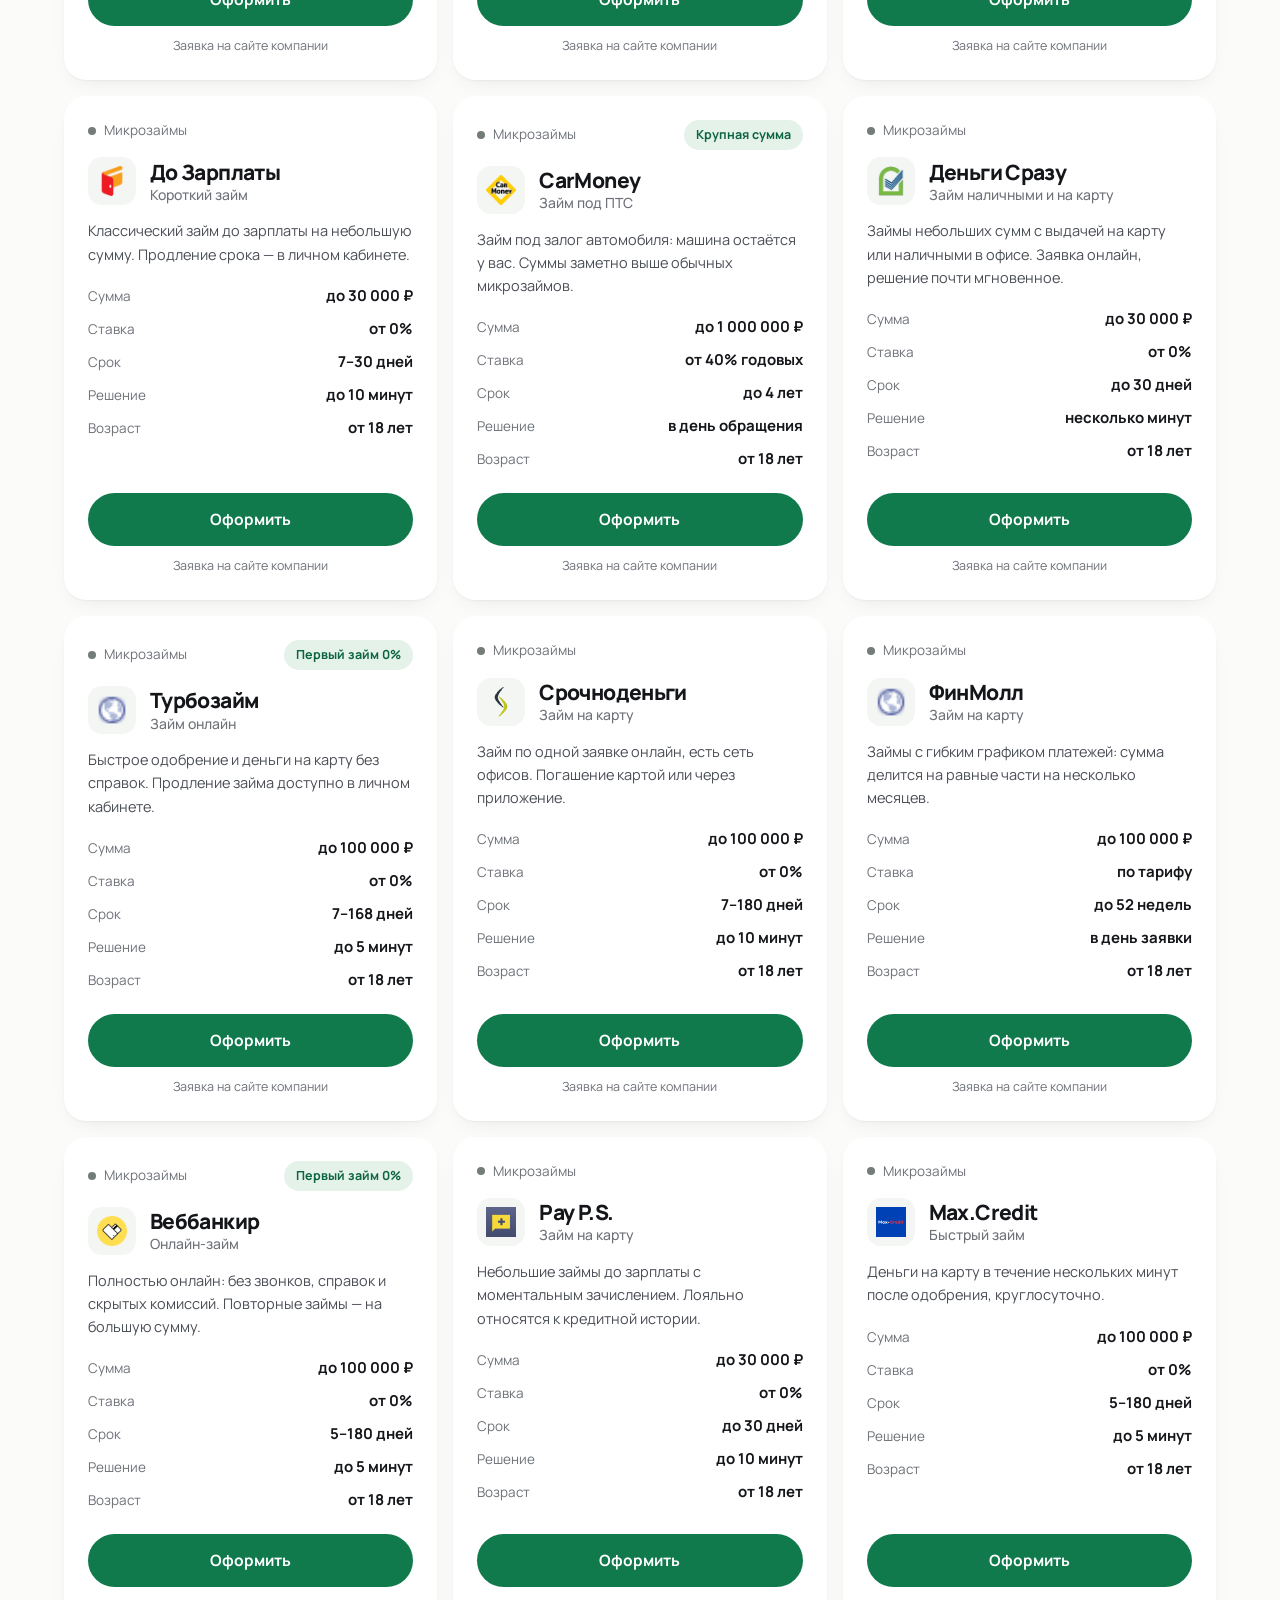
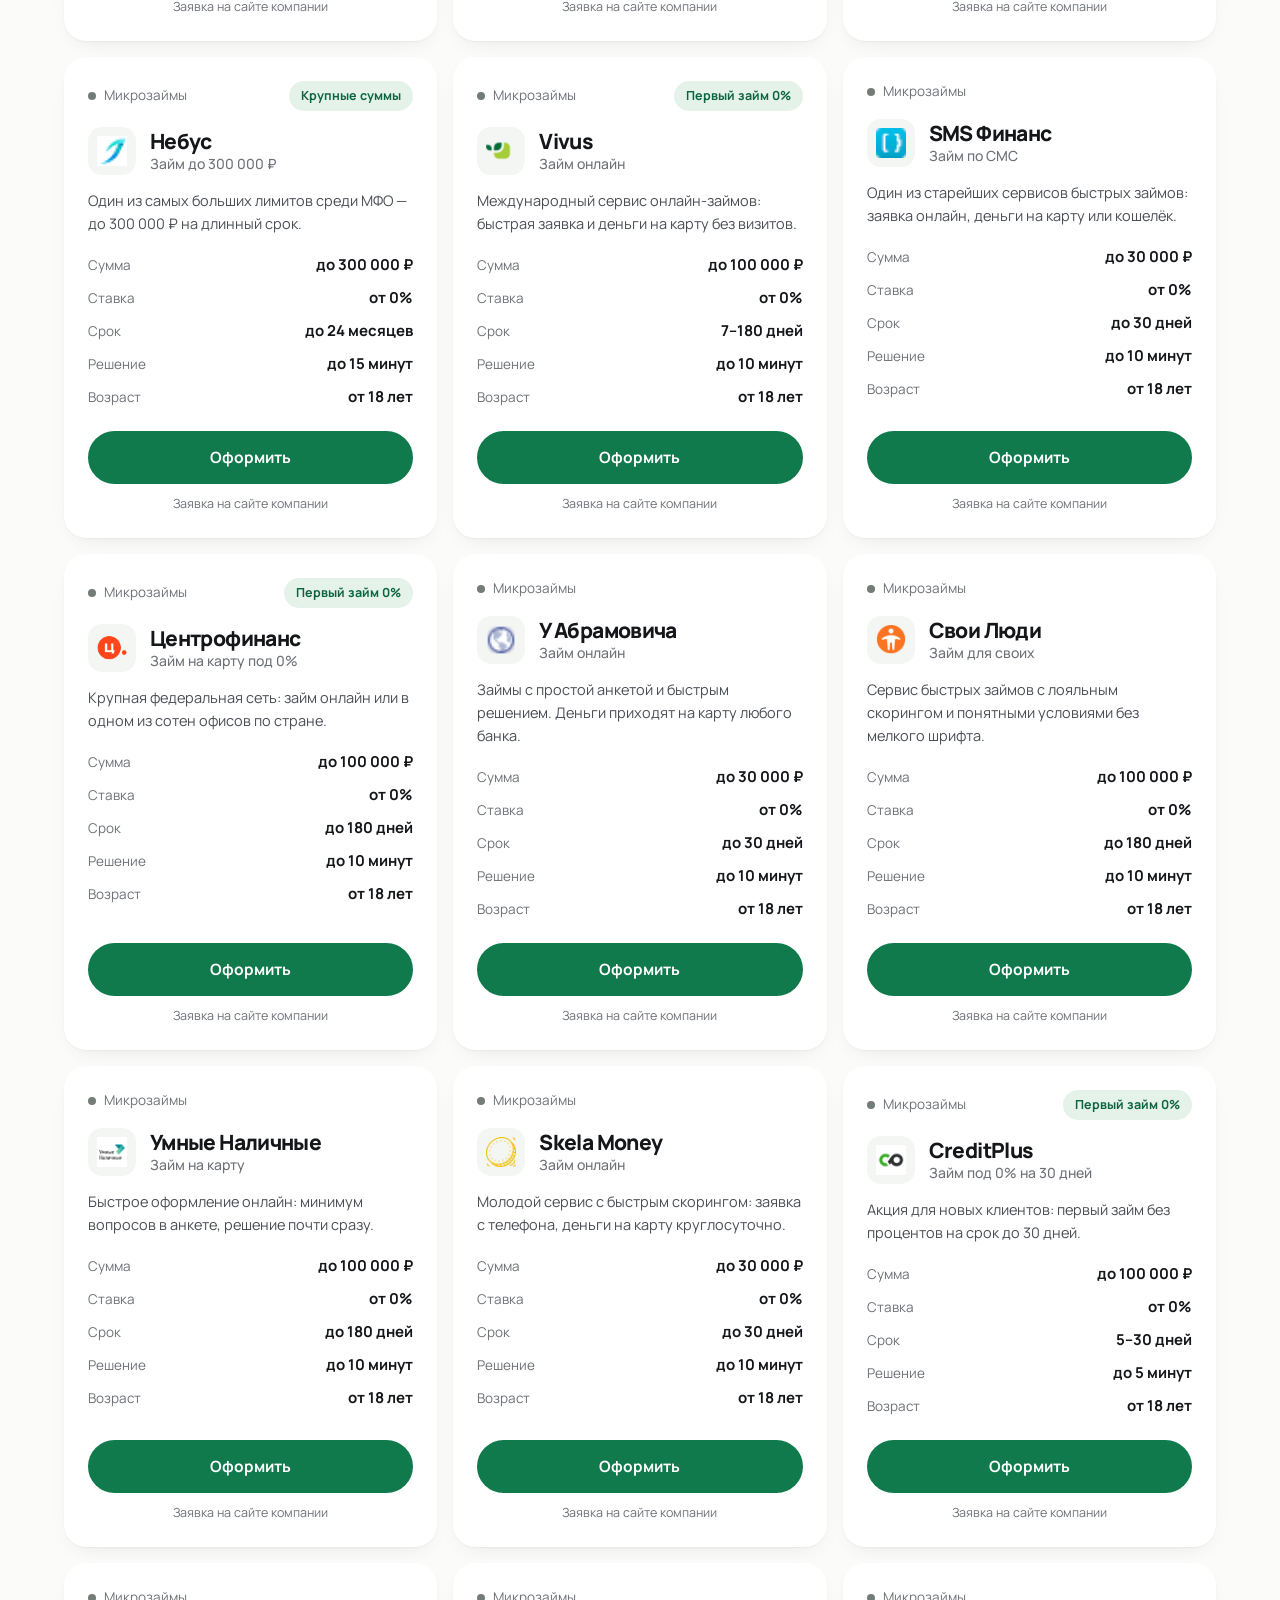
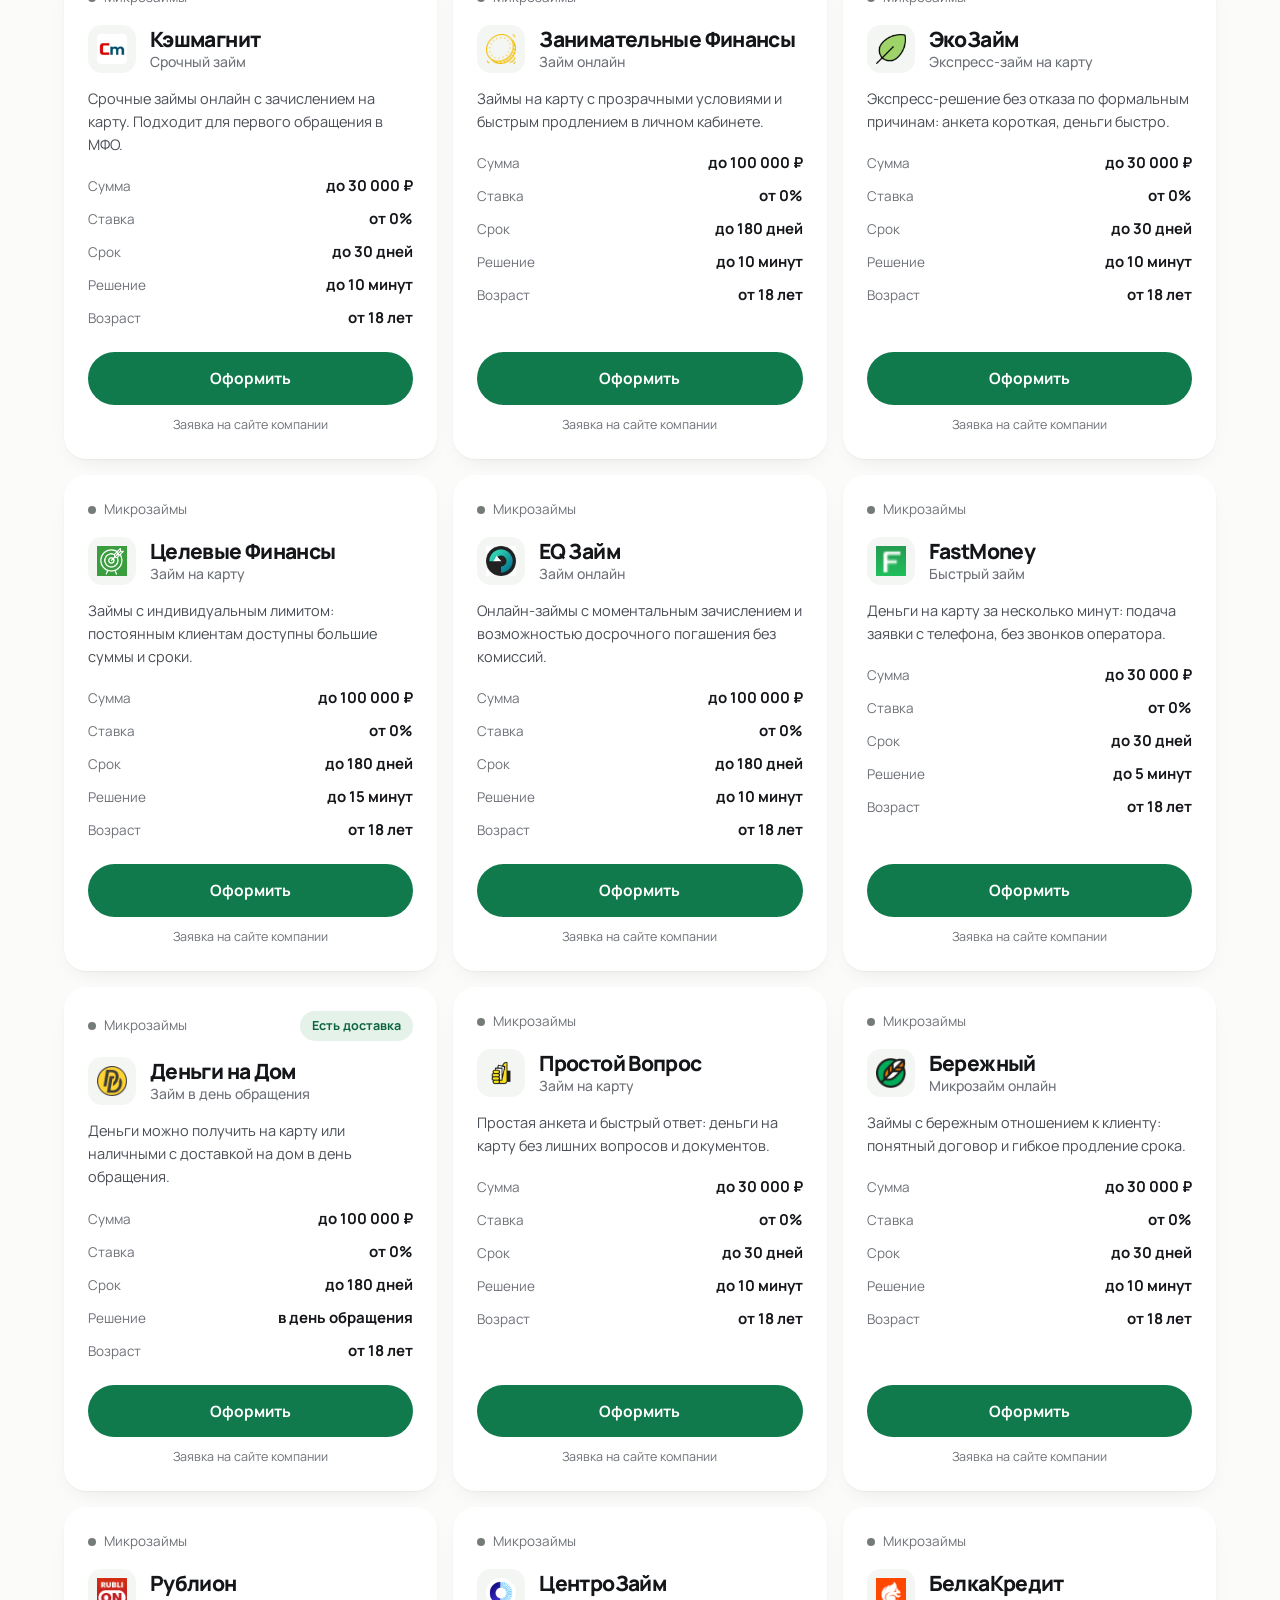
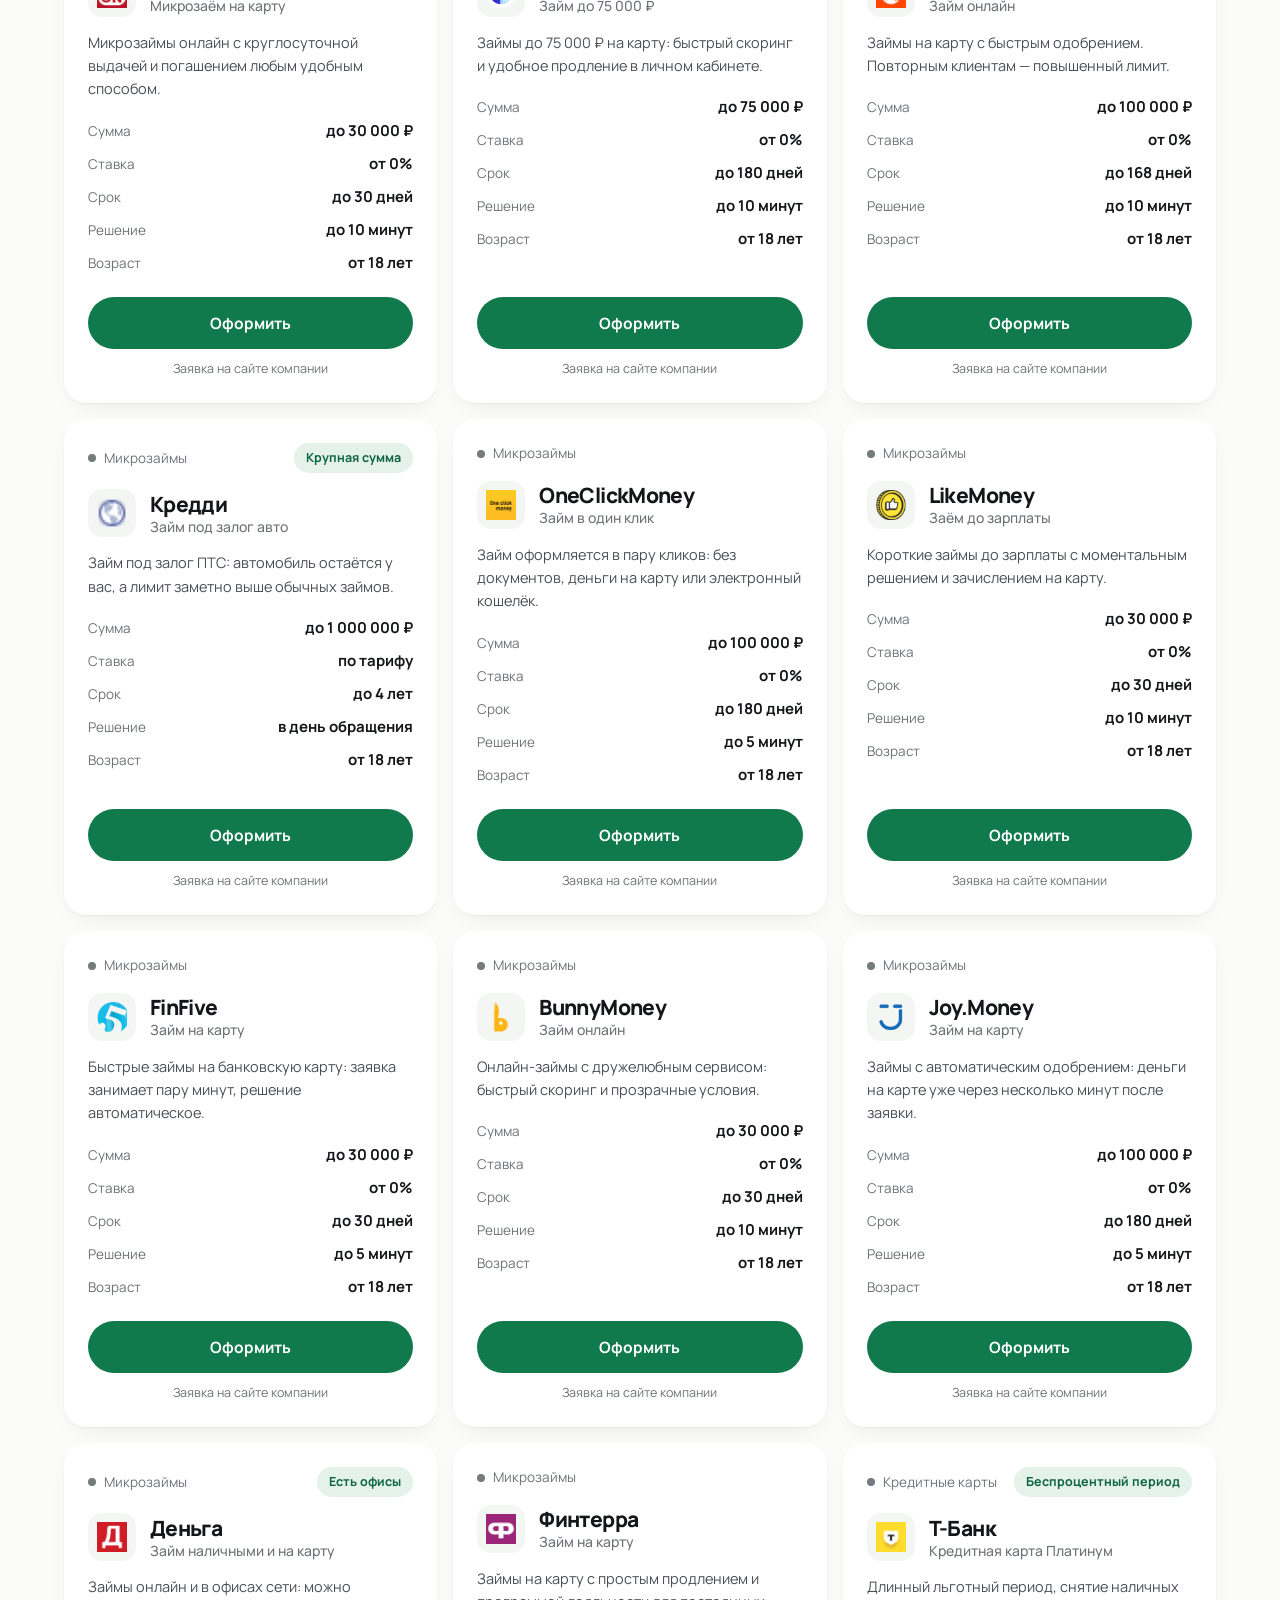
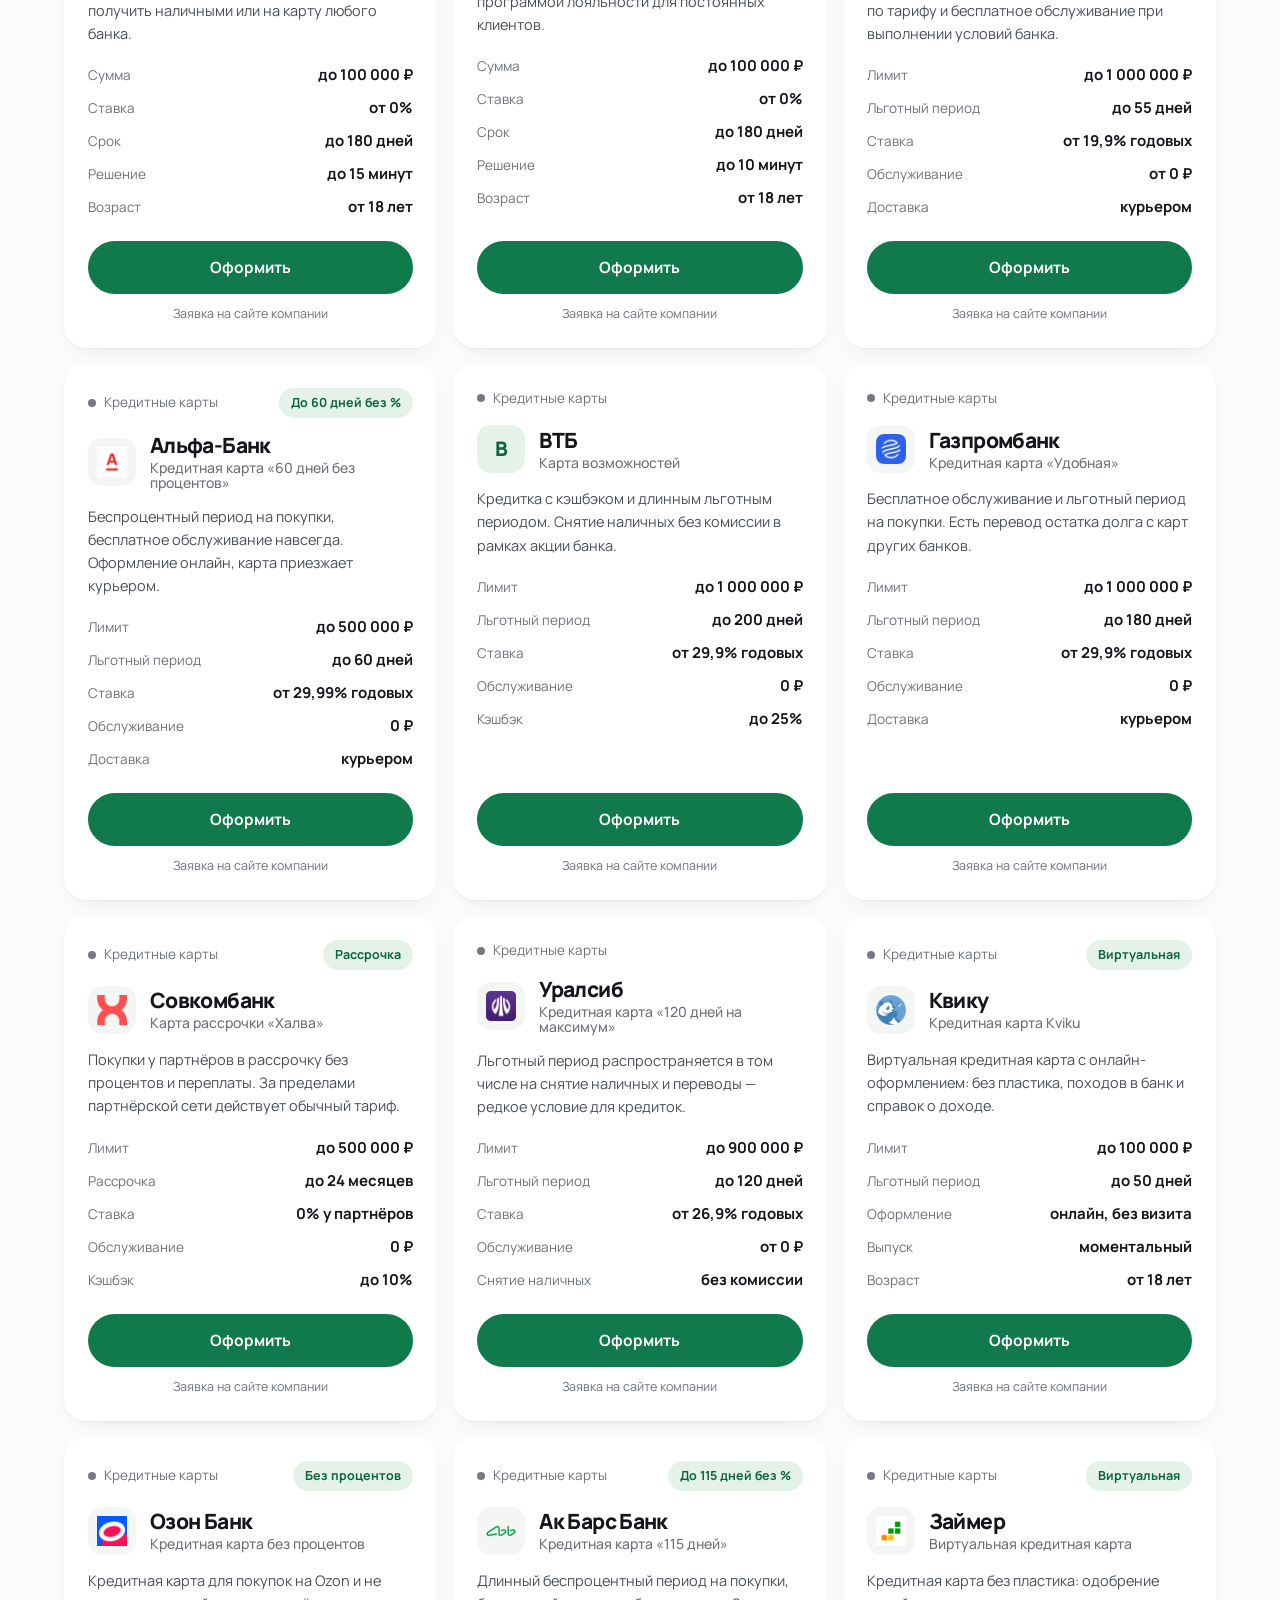
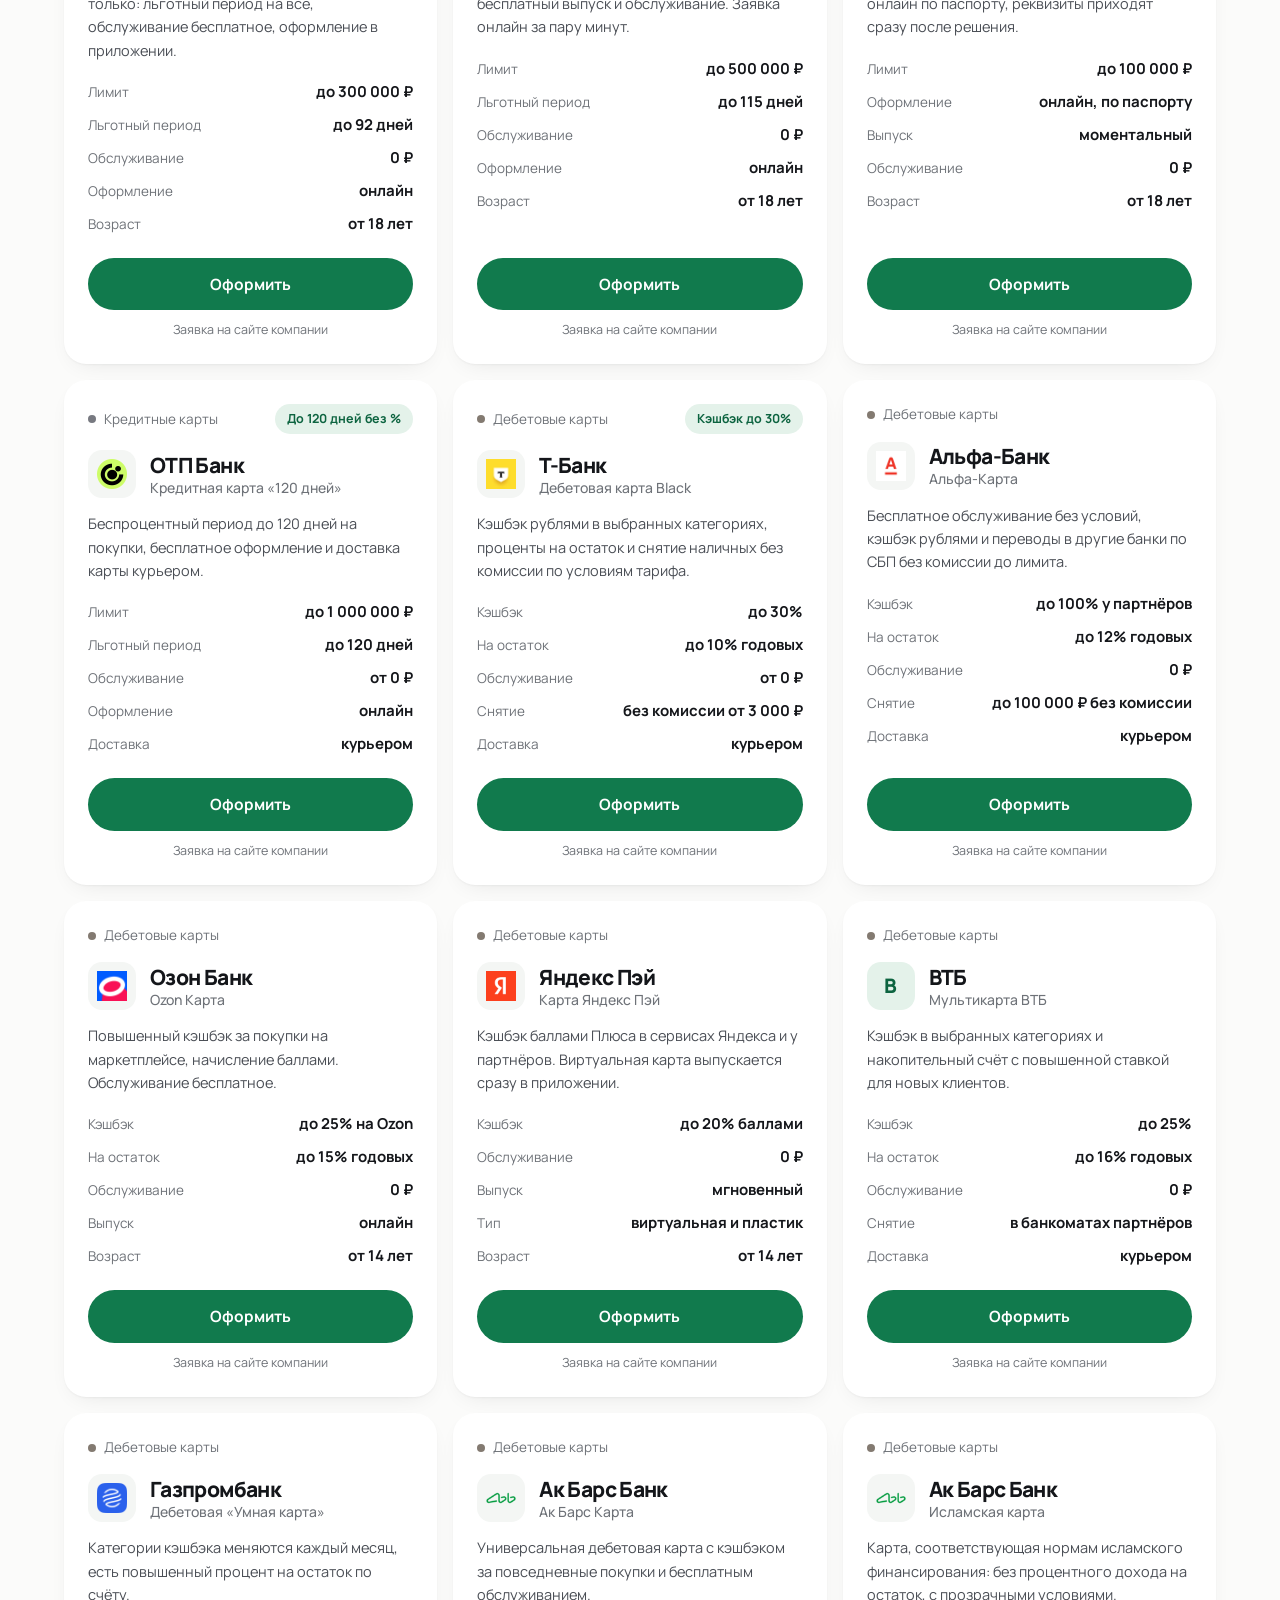
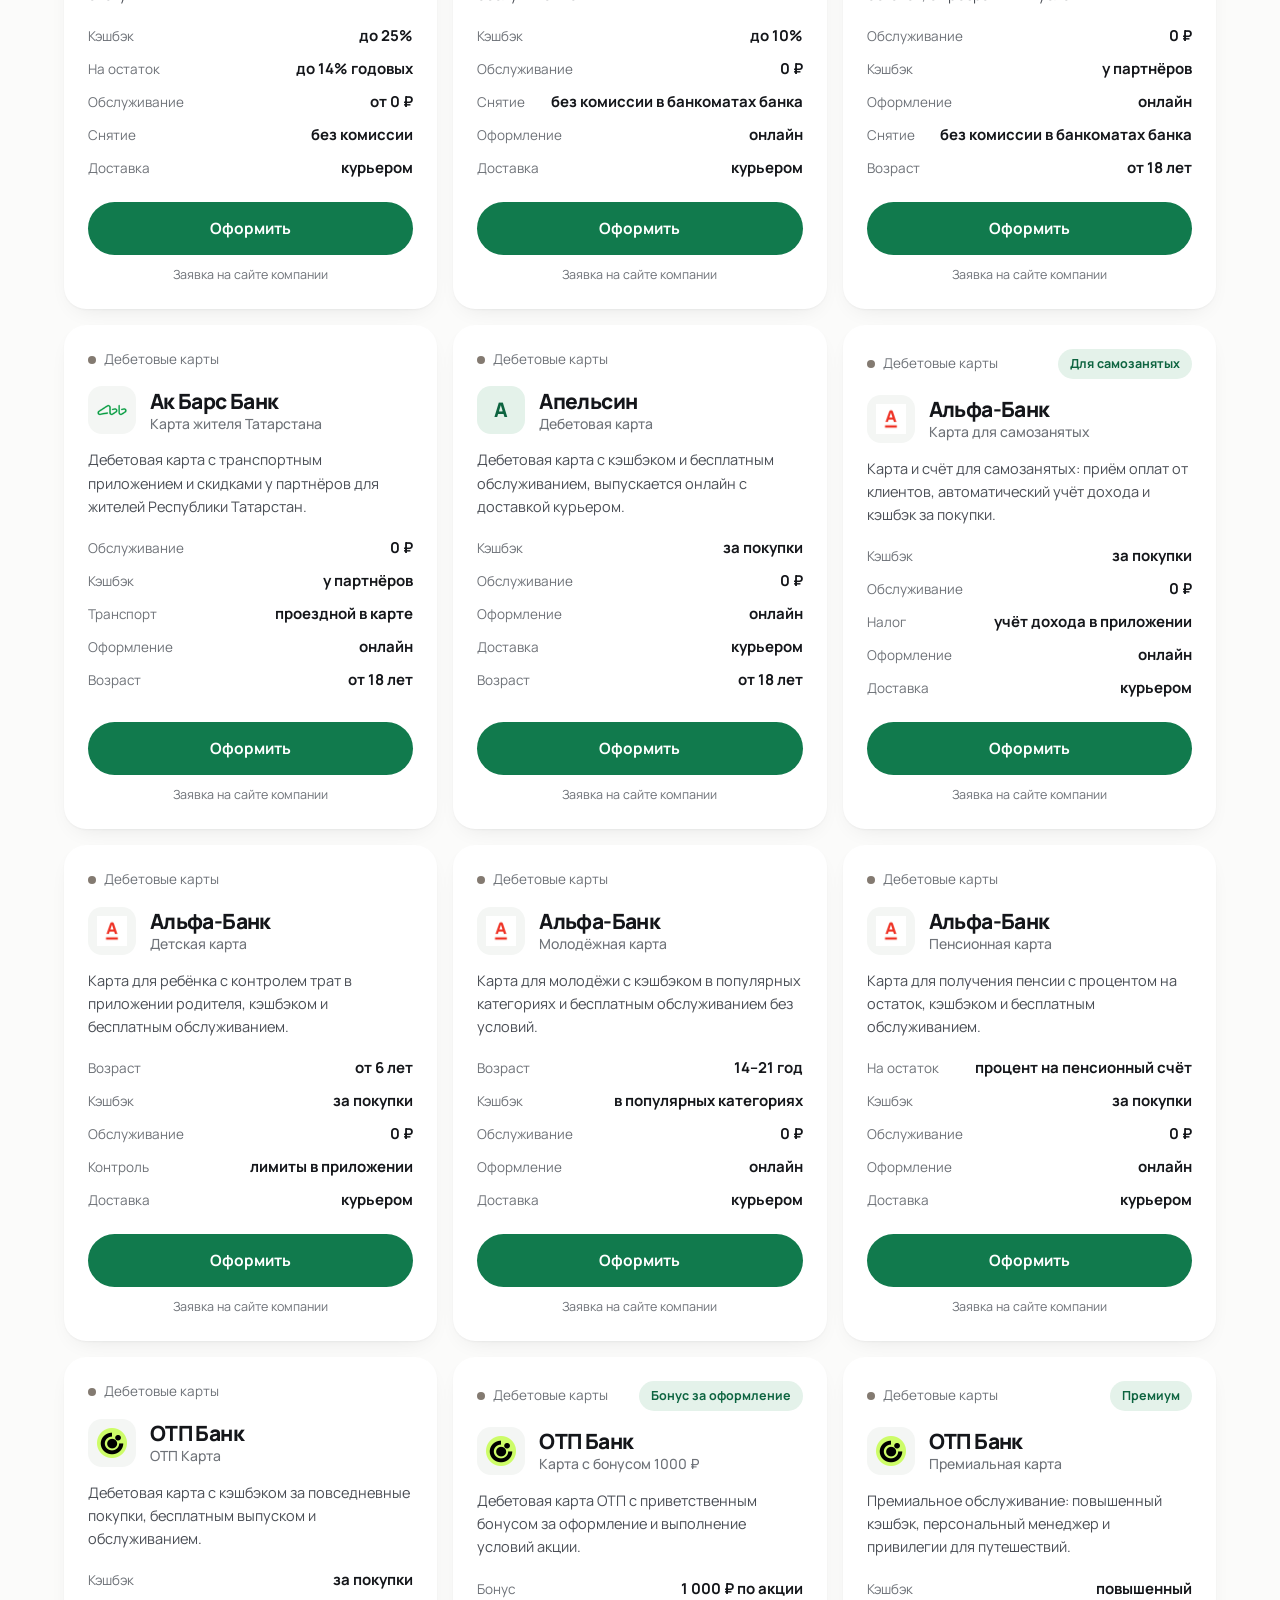
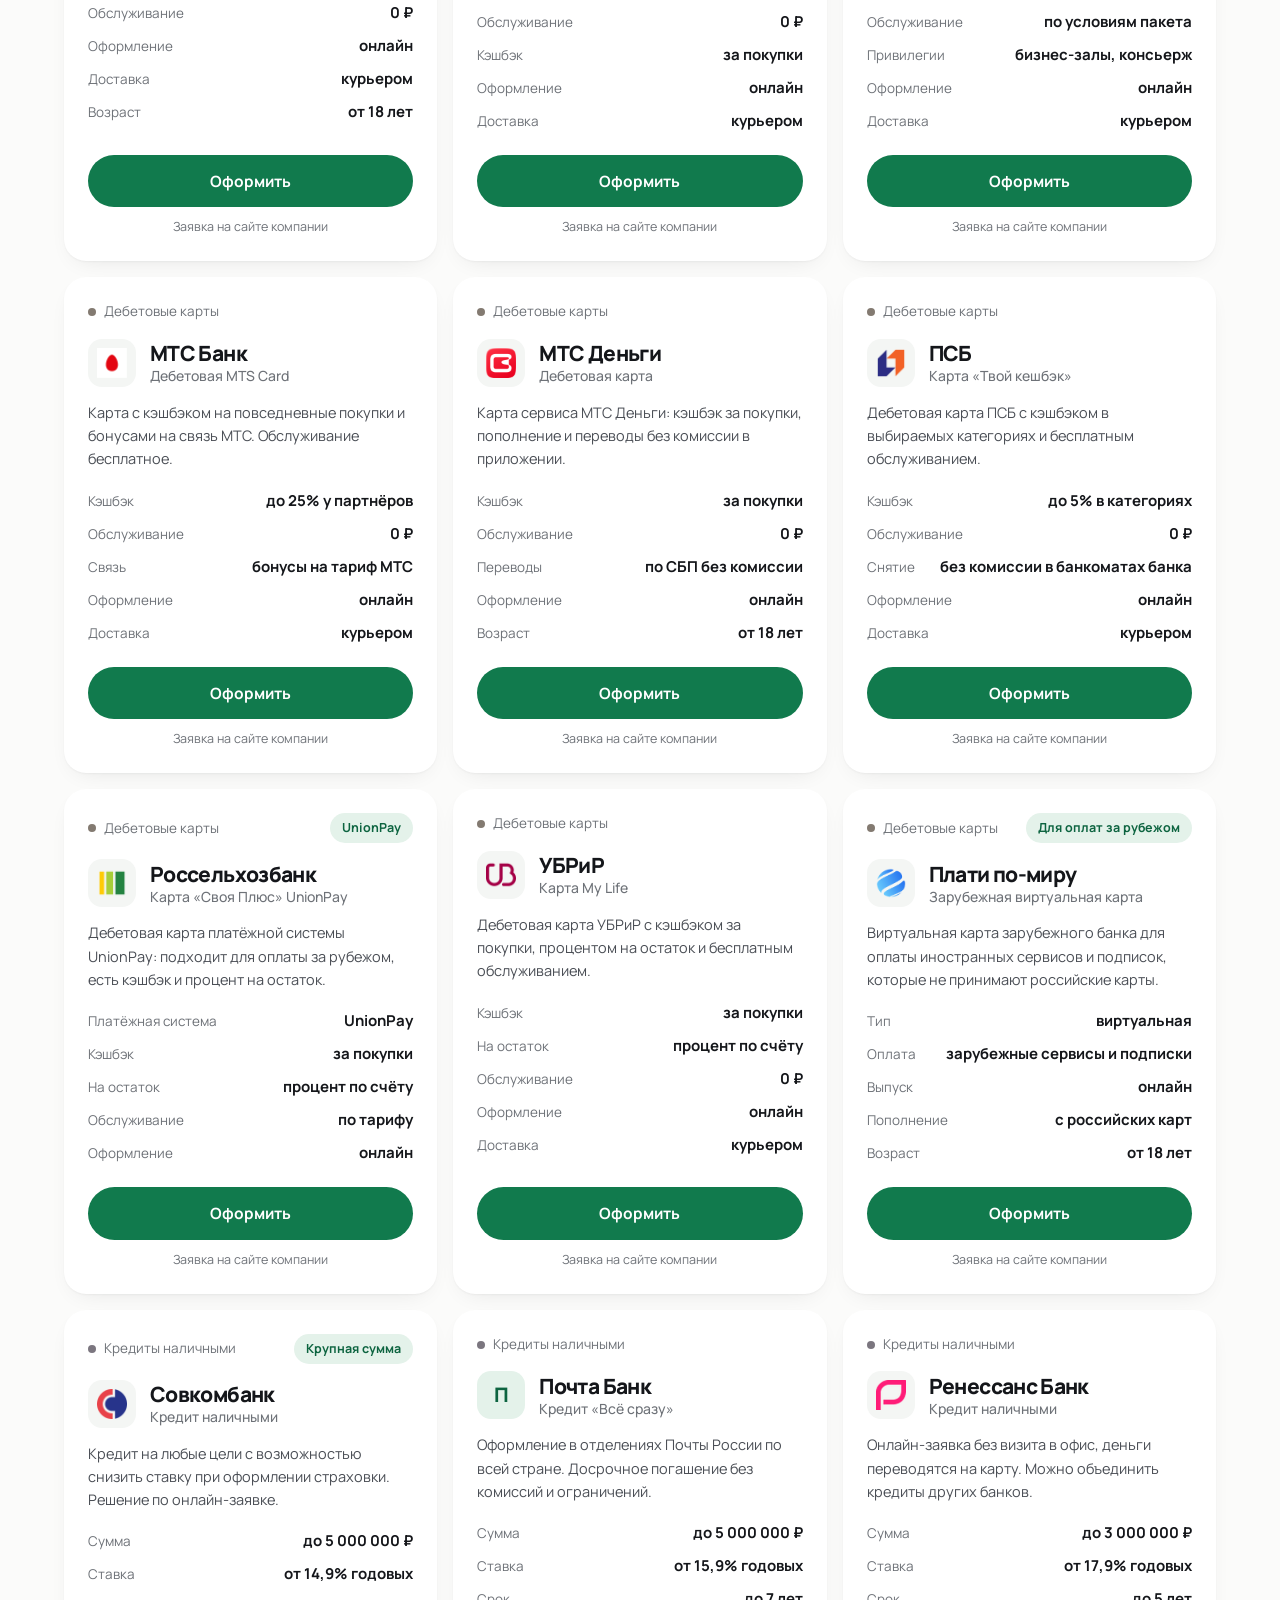
==== commit c270e33b: "Все офферы клиента: +17 дебетовок, +4 кредитки, партнёрские ссылки для Т-Банк/Альфа/Халва/Уралсиб/Oz" ====
--- a/index.html
+++ b/index.html
@@ -407,7 +407,11 @@
   </div>
 </footer>
 
-<script src="data.js?v=6"></script>
+<!-- Каталог грузится через PHP: так правки из админки видны сразу,
+     а не через 45 суток, пока держится кеш nginx на .js файлах.
+     Если PHP на хостинге нет, ниже подхватывается обычный data.js. -->
+<script src="data.php"></script>
+<script>if(typeof SITE_DATA==="undefined"){document.write('<script src="data.js"><\/script>');}</script>
 <script src="assets/app.js?v=6"></script>
 </body>
 </html>
